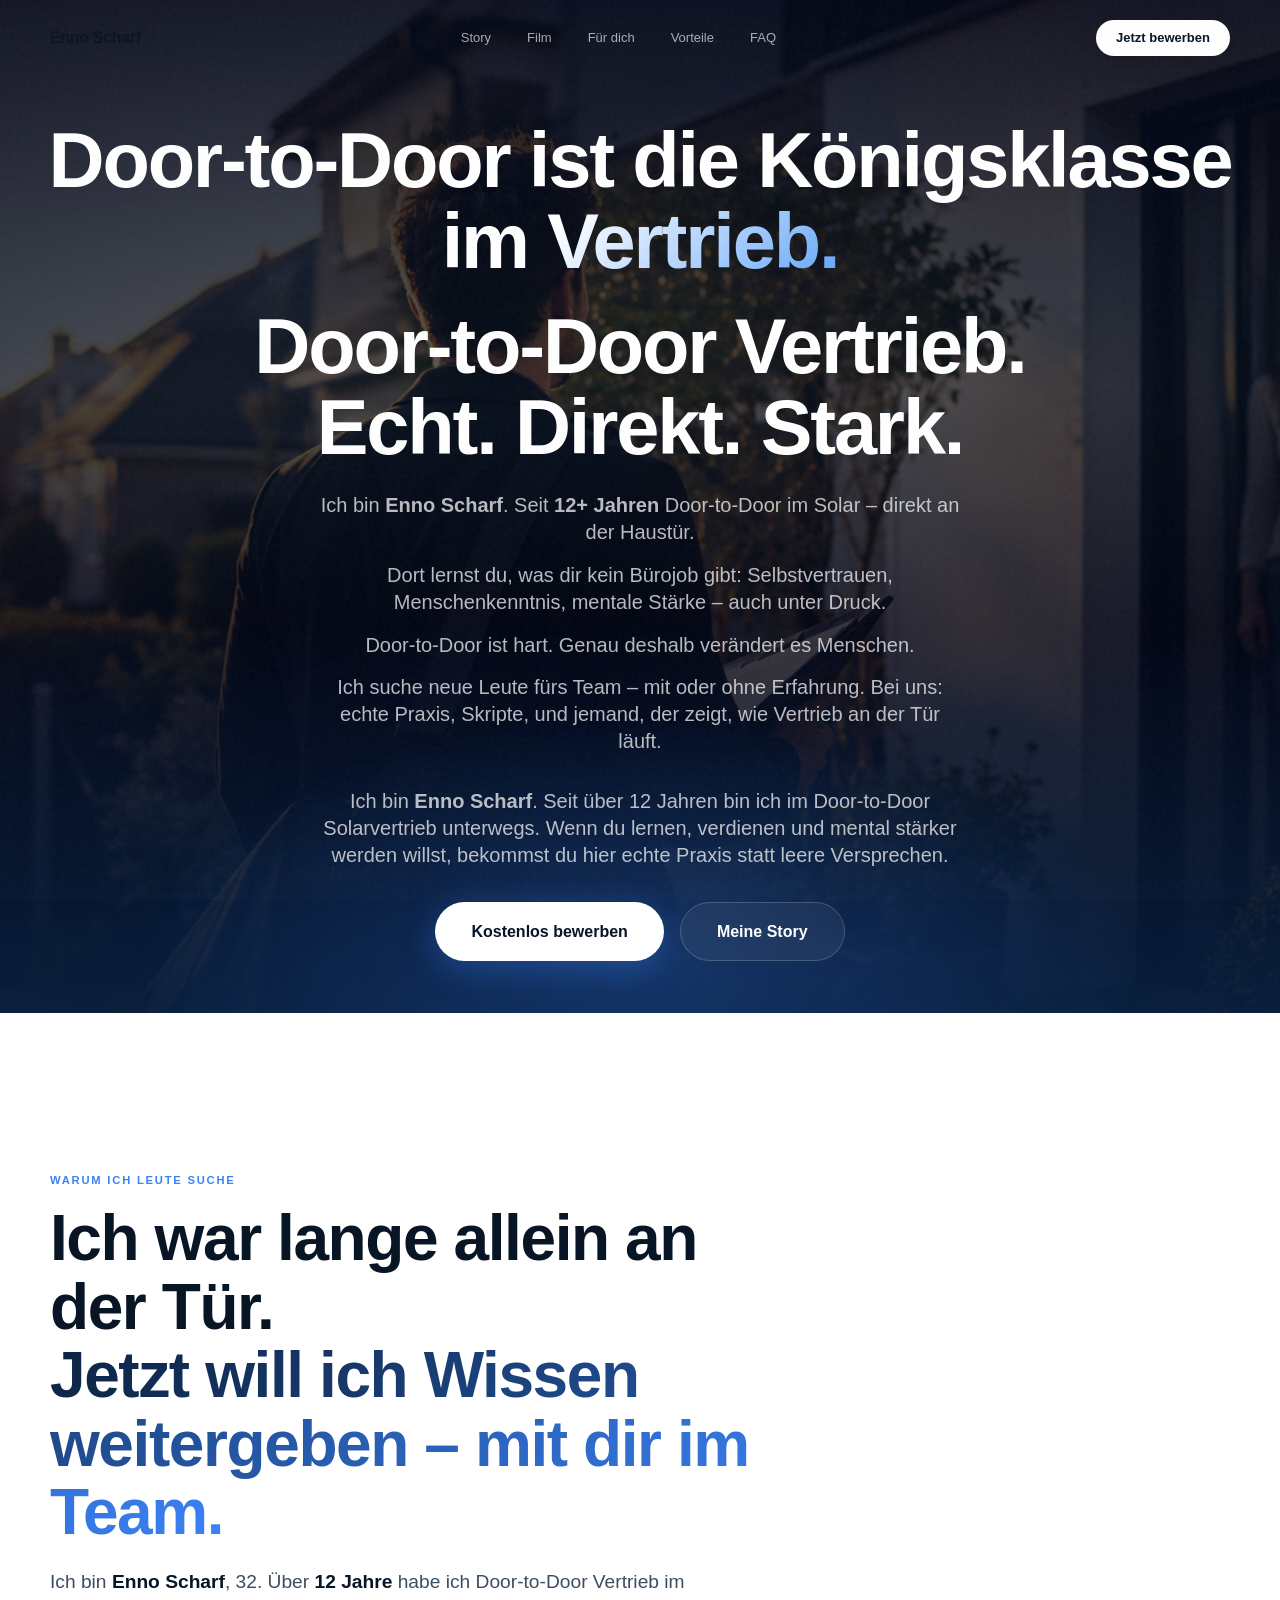
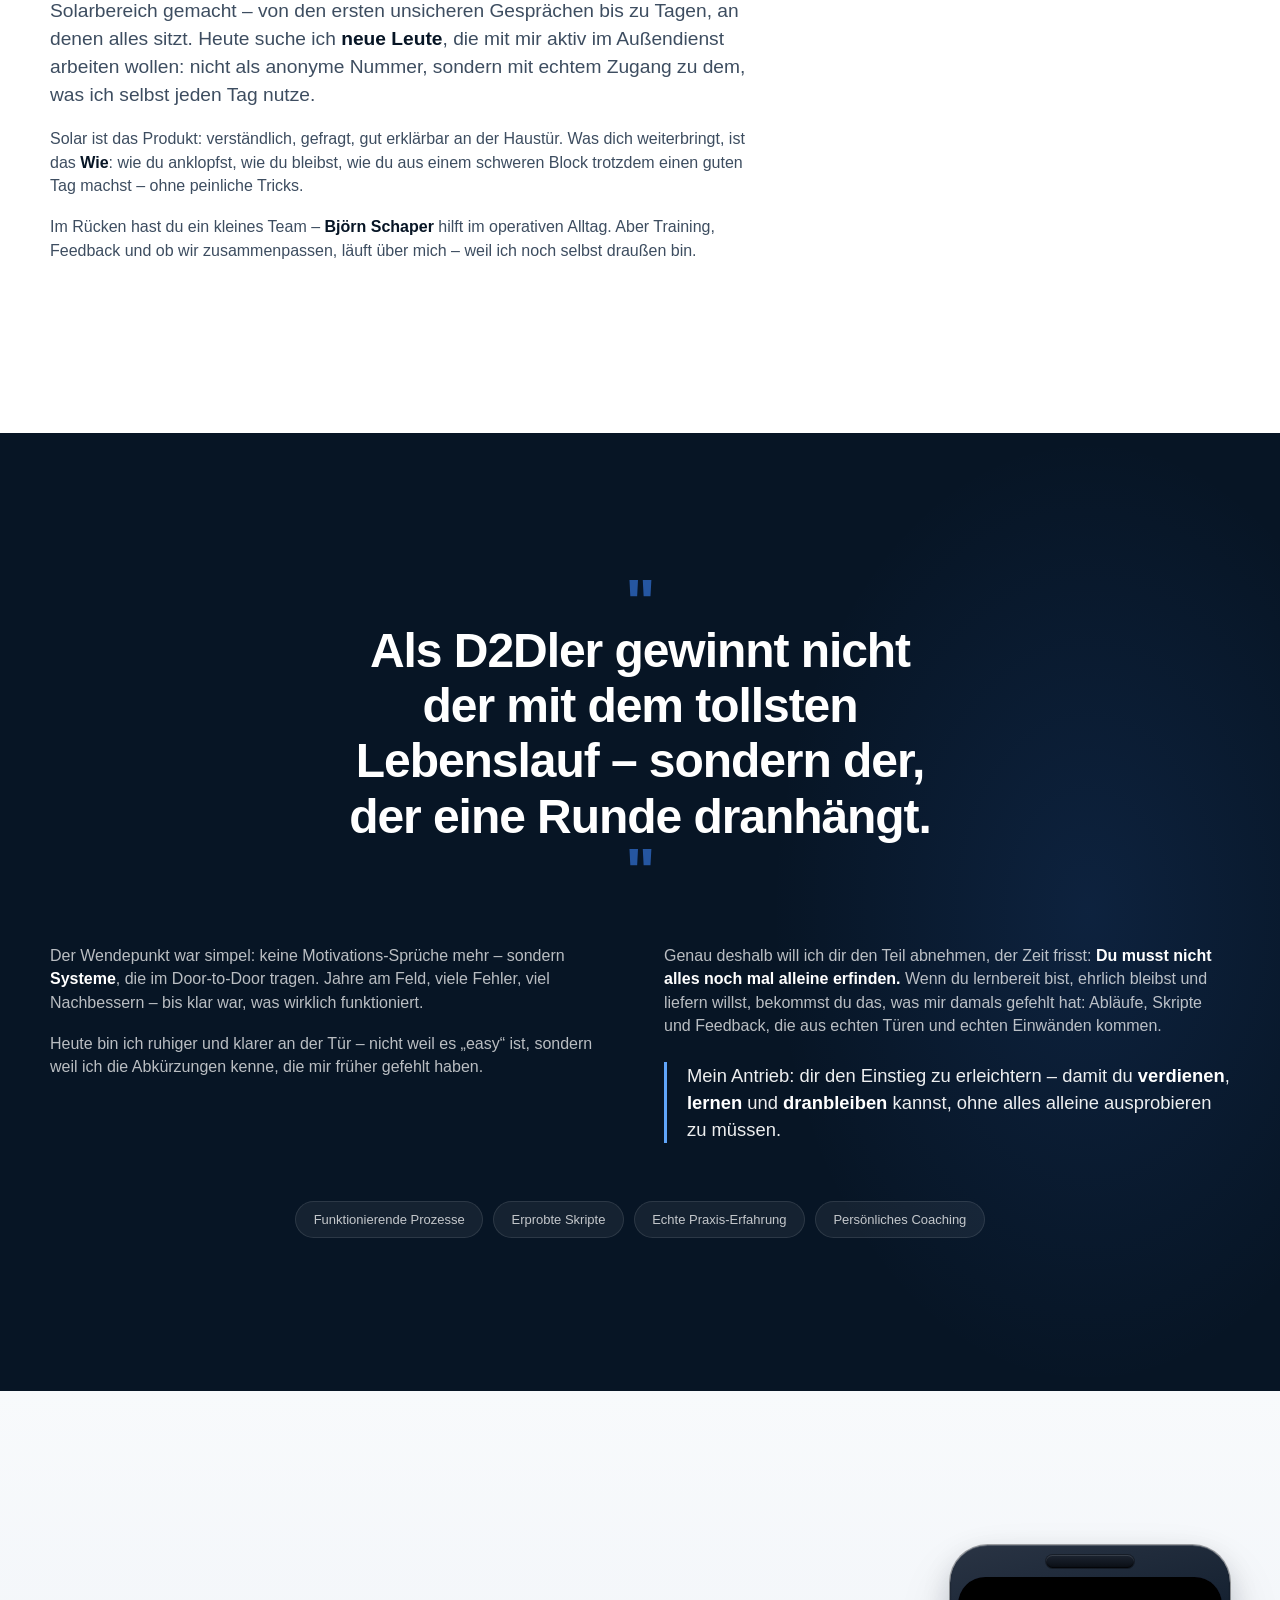
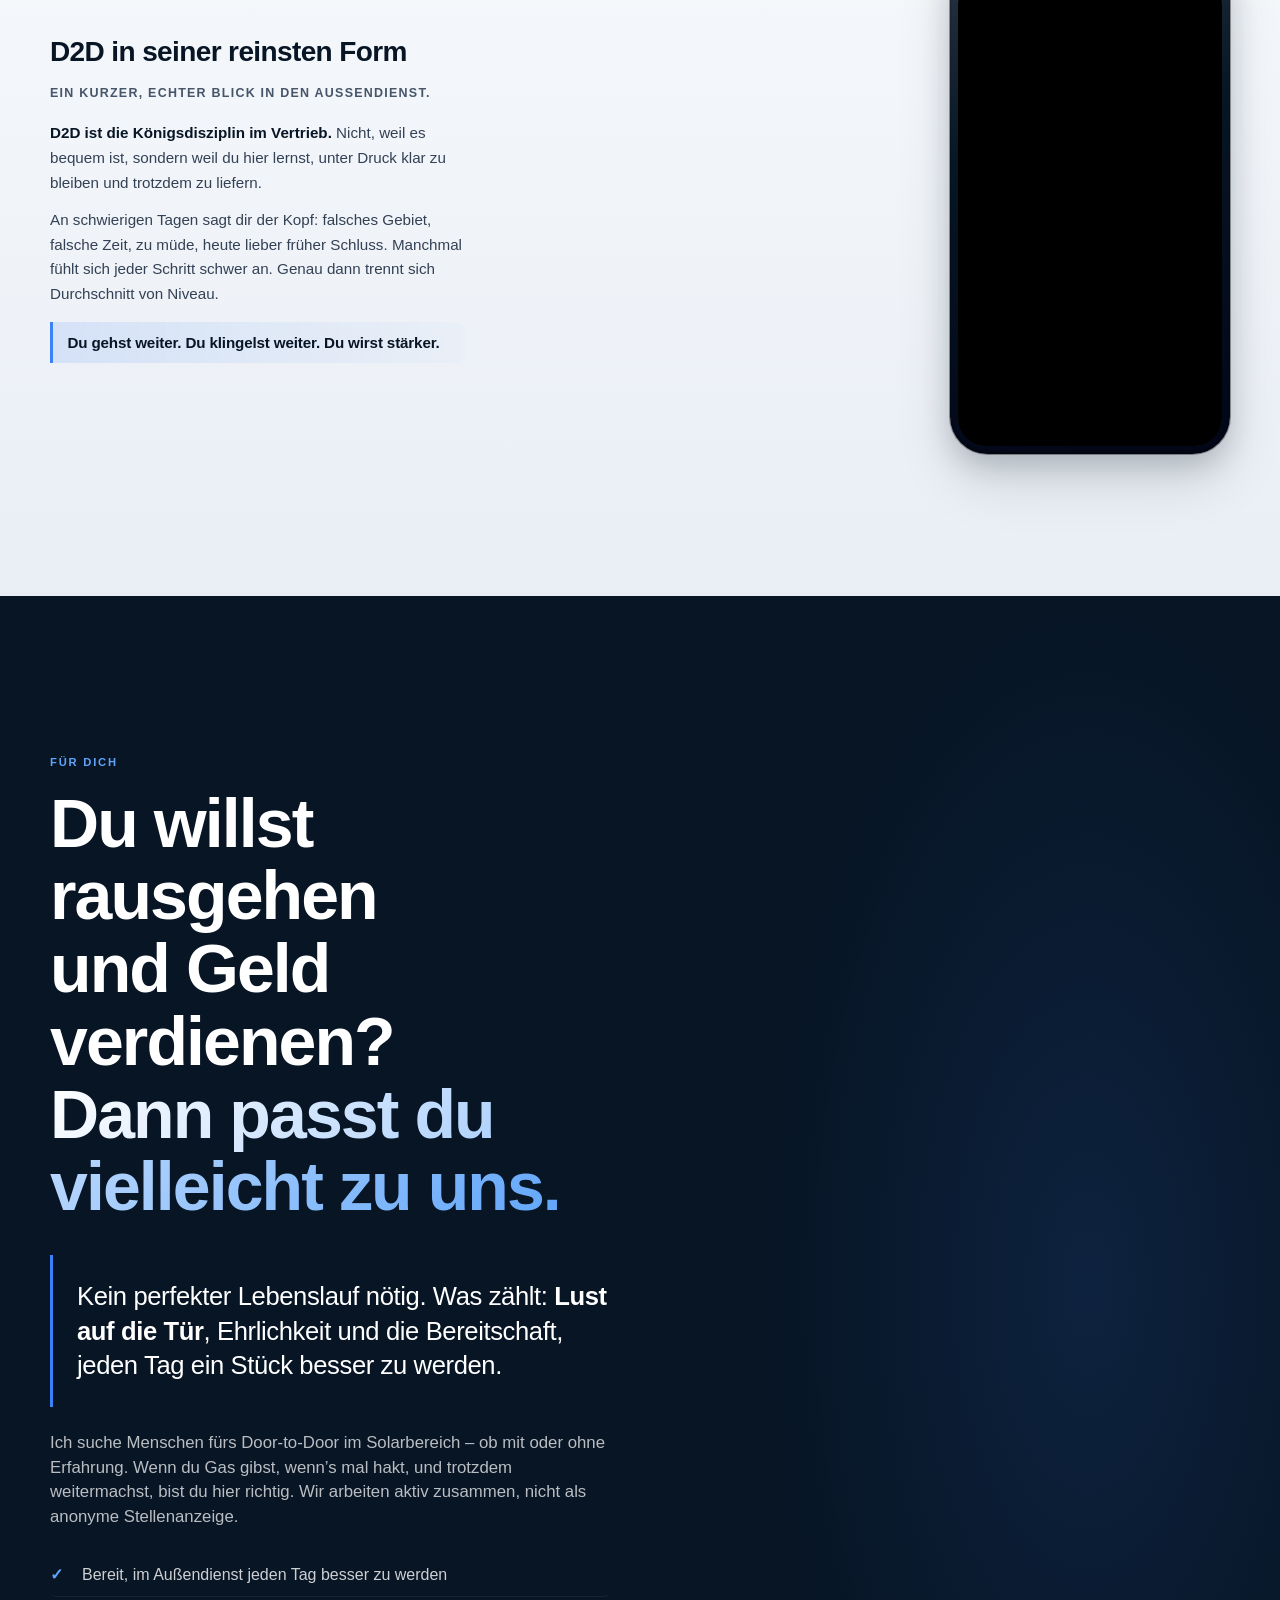
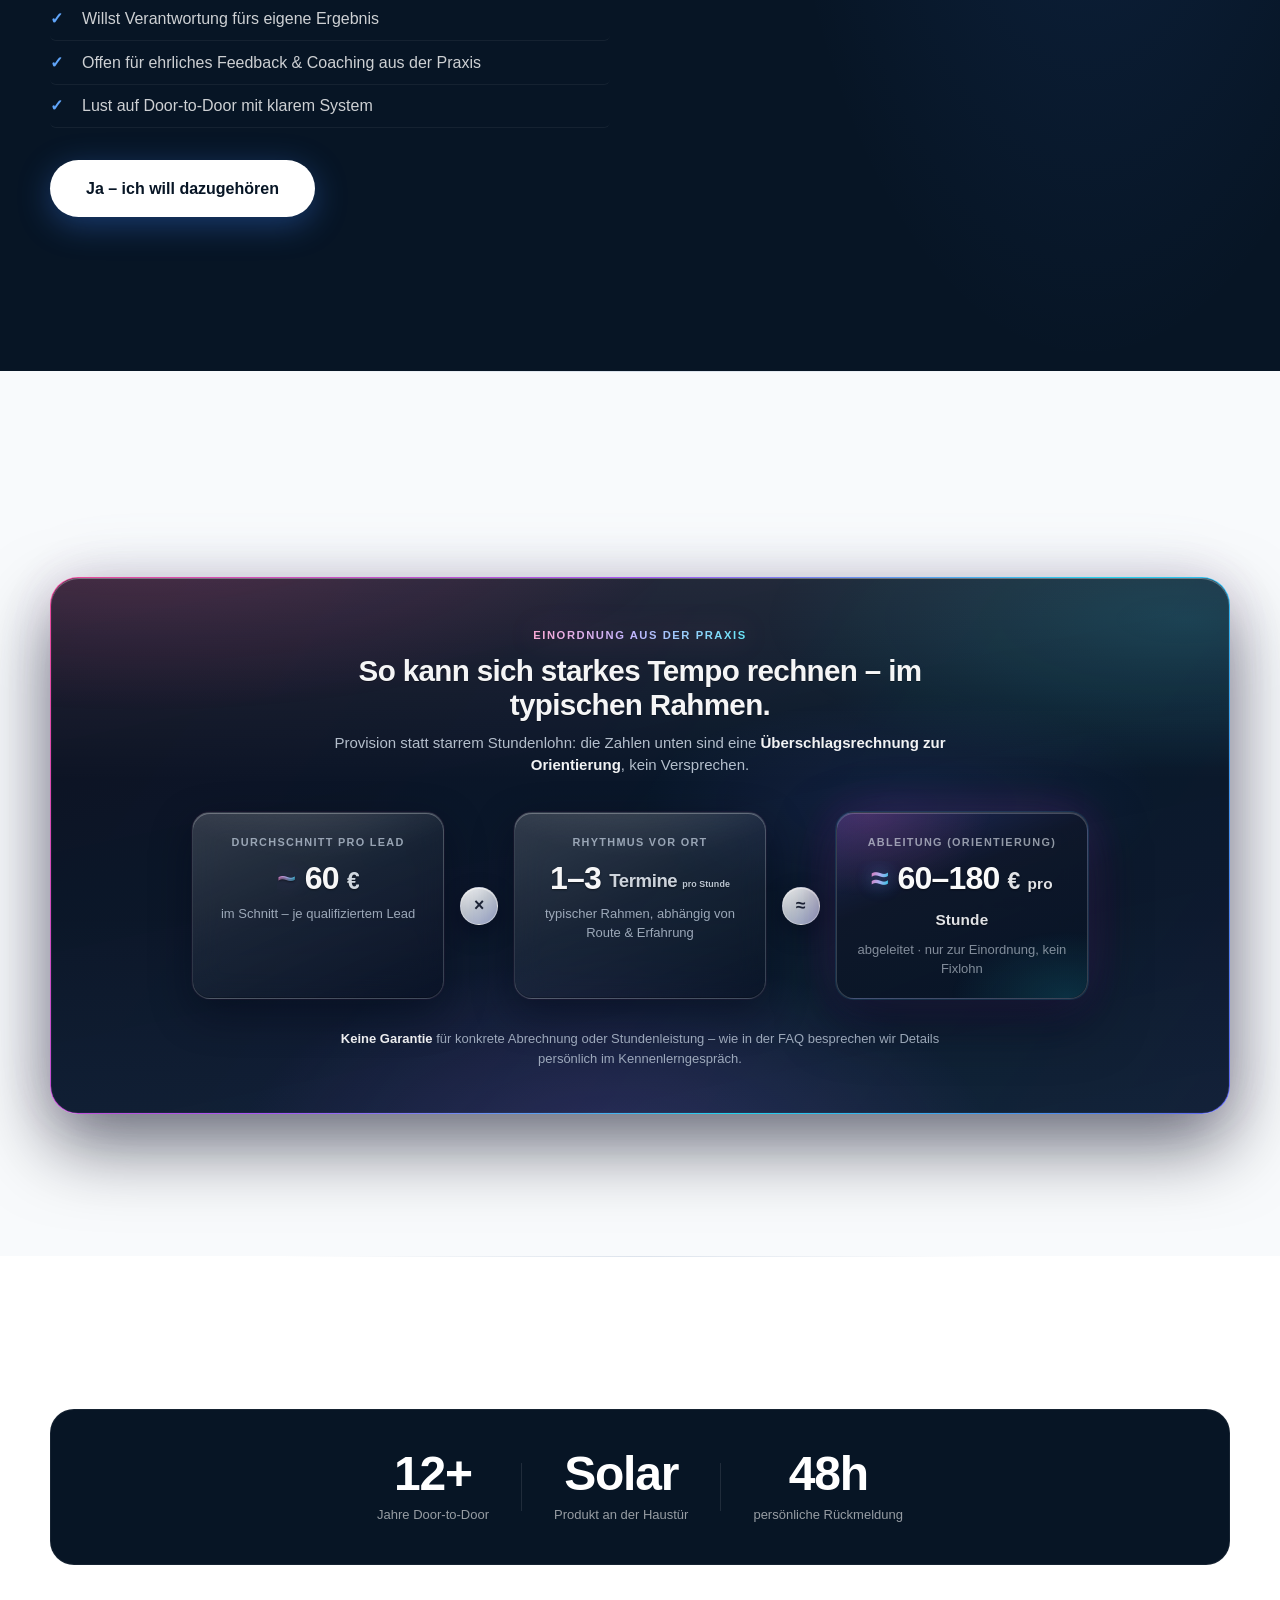
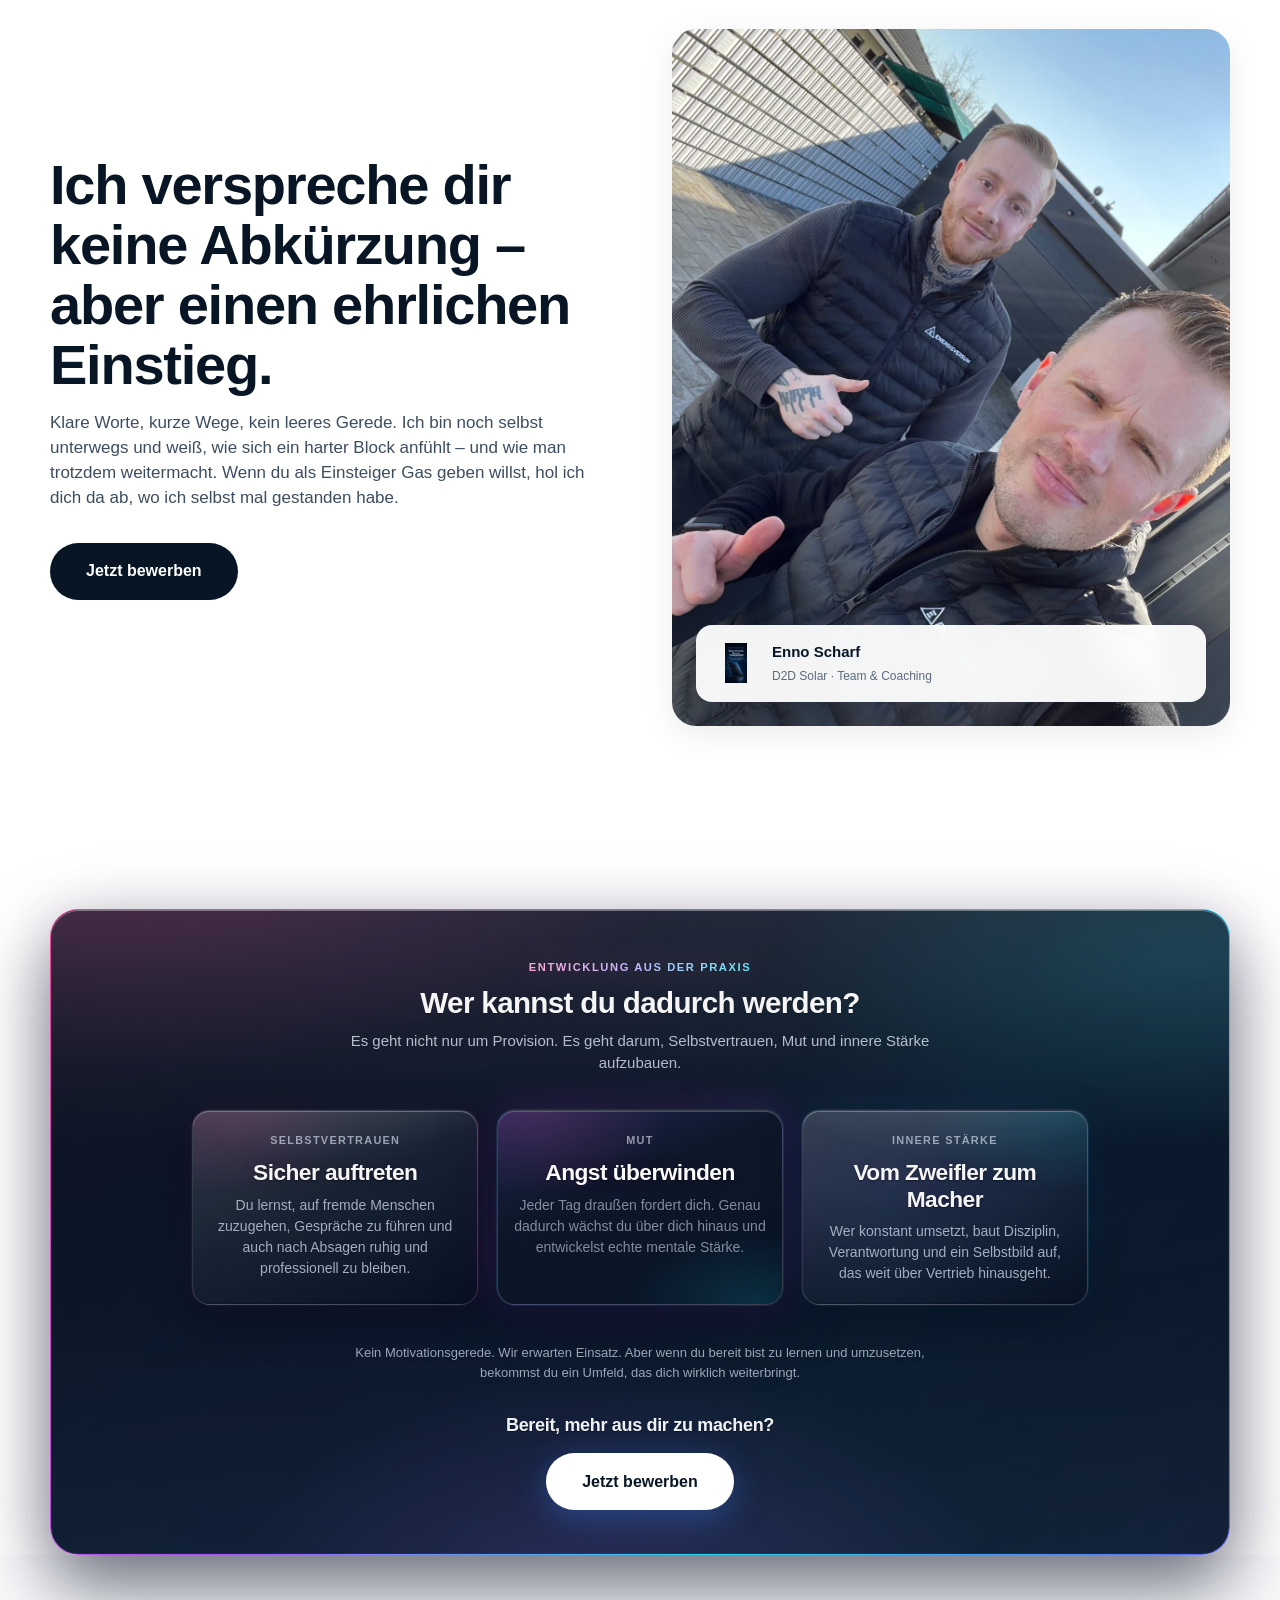
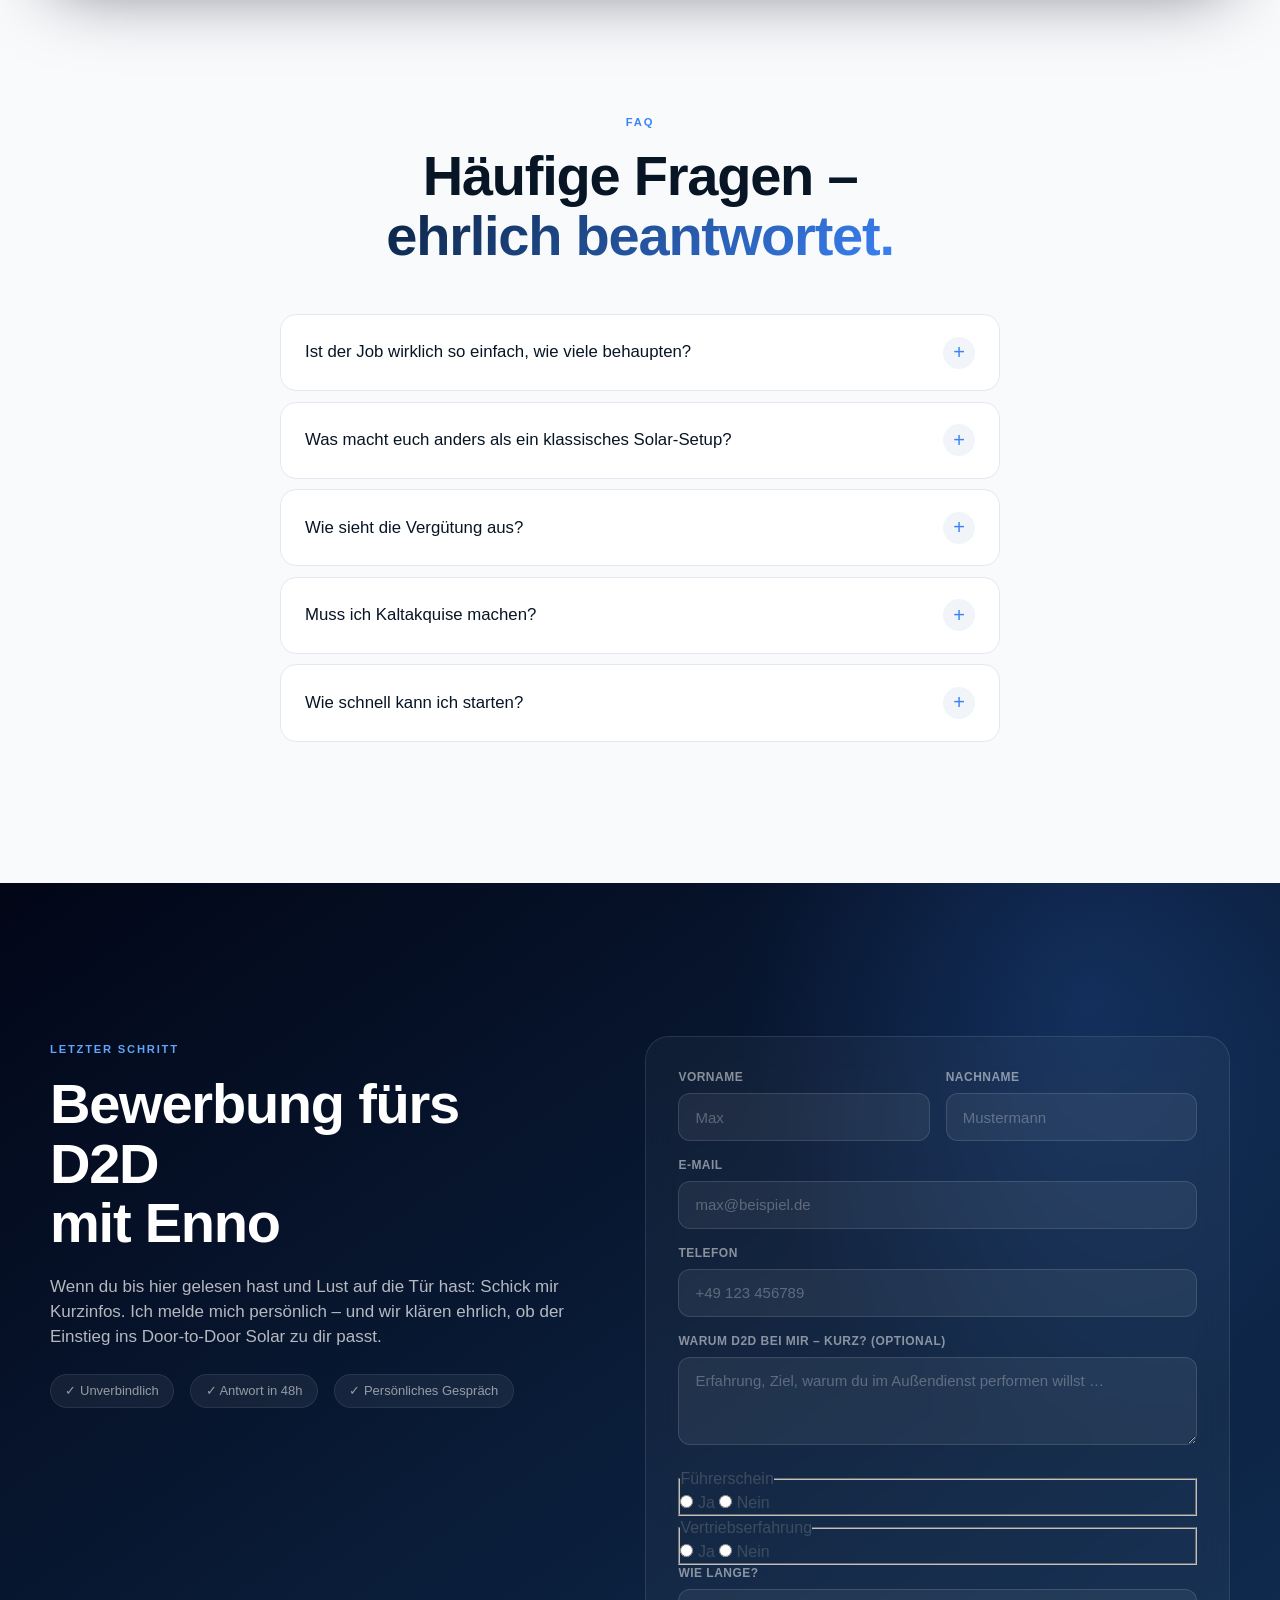
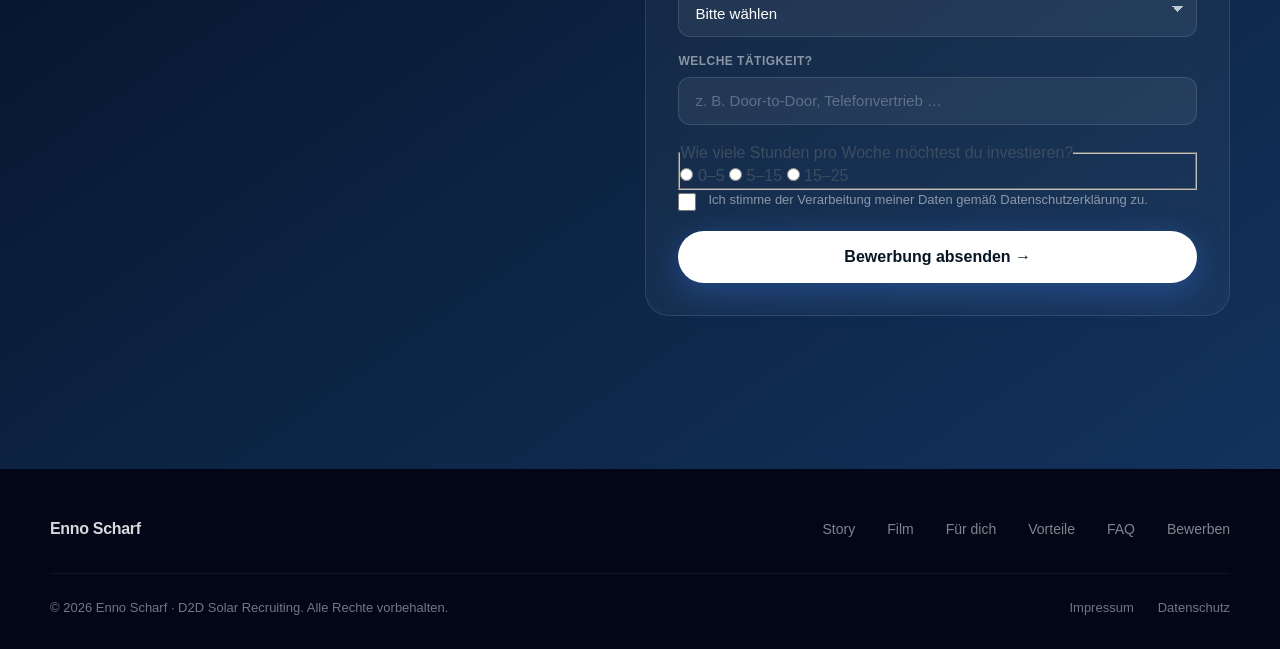
==== index.html @ 2ef75a55 "Update index.html" ====
<!DOCTYPE html>
<html lang="de">
<head>
  <meta charset="UTF-8">
  <meta name="viewport" content="width=device-width, initial-scale=1.0">
  <meta name="description" content="Door-to-Door ist die Königsklasse im Vertrieb: Enno Scharf, 12+ Jahre D2D Solar an der Haustür. Team, Praxis, Skripte – auch für Einsteiger.">
  <title>D2D Solar Recruiting | Mit Enno Scharf ins Team</title>
  <link rel="stylesheet" href="style.css">
</head>
<body>

  <div class="grain" aria-hidden="true"></div>

  <!-- Navigation -->
  <header class="nav" id="nav">
    <div class="nav__inner">
      <a href="#" class="nav__logo" aria-label="Startseite">
        <span class="logo-text" aria-hidden="true">Enno Scharf</span>
      </a>
      <nav class="nav__links" aria-label="Hauptnavigation">
        <a href="#story">Story</a>
        <a href="#company-video">Film</a>
        <a href="#recruit">Für dich</a>
        <a href="#benefits">Vorteile</a>
        <a href="#faq">FAQ</a>
      </nav>
      <a href="#apply" class="nav__cta btn btn--primary btn--sm">Jetzt bewerben</a>
      <button class="nav__toggle" id="navToggle" aria-label="Menü öffnen" aria-expanded="false">
        <span></span><span></span>
      </button>
    </div>
    <div class="nav__mobile" id="navMobile" aria-hidden="true">
      <a href="#story">Story</a>
      <a href="#company-video">Film</a>
      <a href="#recruit">Für dich</a>
      <a href="#benefits">Vorteile</a>
      <a href="#faq">FAQ</a>
      <a href="#apply" class="btn btn--primary">Jetzt bewerben</a>
    </div>
  </header>

  <main>

    <!-- 1. Hero -->
    <section class="hero" id="hero">
      <div class="hero__bg" aria-hidden="true">
        <img
          src="Titelbild.PNG"
          alt=""
          class="hero__img"
          width="1920"
          height="1080"
          fetchpriority="high"
          decoding="async"
          onerror="this.remove()"
        >
        <div class="hero__mesh"></div>
        <div class="hero__overlay"></div>
        <div class="hero__glow"></div>
      </div>
      <div class="hero__content container">
        <h1 class="hero__title hero__title--desktop reveal">
          Door-to-Door ist die Königsklasse<br>
          <em>im Vertrieb.</em>
        </h1>
        <h1 class="hero__title hero__title--mobile reveal">
          Door-to-Door Vertrieb.<br>
          Echt. Direkt. Stark.
        </h1>
        <div class="hero__subtitle hero__subtitle--stack hero__subtitle--desktop reveal reveal--delay-1">
          <p>
            Ich bin <strong>Enno Scharf</strong>. Seit <strong>12+ Jahren</strong> Door-to-Door im Solar – direkt an der Haustür.
          </p>
          <p>
            Dort lernst du, was dir kein Bürojob gibt: Selbstvertrauen, Menschenkenntnis, mentale Stärke – auch unter Druck.
          </p>
          <p>
            Door-to-Door ist hart. Genau deshalb verändert es Menschen.
          </p>
          <p>
            Ich suche neue Leute fürs Team – mit oder ohne Erfahrung. Bei uns: echte Praxis, Skripte, und jemand, der zeigt, wie Vertrieb an der Tür läuft.
          </p>
        </div>
        <p class="hero__subtitle hero__subtitle--mobile reveal reveal--delay-1">
          Ich bin <strong>Enno Scharf</strong>. Seit über 12 Jahren bin ich im Door-to-Door Solarvertrieb unterwegs. Wenn du lernen, verdienen und mental stärker werden willst, bekommst du hier echte Praxis statt leere Versprechen.
        </p>
        <div class="hero__actions reveal reveal--delay-2">
          <a href="#apply" class="btn btn--primary btn--lg btn--glow">Kostenlos bewerben</a>
          <a href="#story" class="btn btn--ghost btn--lg">Meine Story</a>
        </div>
      </div>
    </section>

    <!-- 2. Story – Enno-led -->
    <section class="editorial editorial--light section--soft-top" id="story">
      <div class="container">
        <div class="editorial__copy editorial__copy--solo reveal">
            <span class="section__eyebrow">Warum ich Leute suche</span>
            <h2 class="section__title section__title--editorial">
              Ich war lange allein an der Tür.<br>
              <span class="text-gradient">Jetzt will ich Wissen weitergeben – mit dir im Team.</span>
            </h2>
            <div class="editorial__body">
              <p class="editorial__lead">
                Ich bin <strong>Enno Scharf</strong>, 32. Über <strong>12 Jahre</strong> habe ich Door-to-Door Vertrieb im Solarbereich gemacht – von den ersten unsicheren Gesprächen bis zu Tagen, an denen alles sitzt. Heute suche ich <strong>neue Leute</strong>, die mit mir aktiv im Außendienst arbeiten wollen: nicht als anonyme Nummer, sondern mit echtem Zugang zu dem, was ich selbst jeden Tag nutze.
              </p>
              <p>
                Solar ist das Produkt: verständlich, gefragt, gut erklärbar an der Haustür. Was dich weiterbringt, ist das <strong>Wie</strong>: wie du anklopfst, wie du bleibst, wie du aus einem schweren Block trotzdem einen guten Tag machst – ohne peinliche Tricks.
              </p>
              <p>
                Im Rücken hast du ein kleines Team – <strong>Björn Schaper</strong> hilft im operativen Alltag. Aber Training, Feedback und ob wir zusammenpassen, läuft über mich – weil ich noch selbst draußen bin.
              </p>
            </div>
        </div>
      </div>
    </section>

    <!-- Story Teil 2 – Dunkle Sektion -->
    <section class="editorial editorial--dark">
      <div class="container">
        <blockquote class="pull-quote reveal">
          <span class="pull-quote__mark" aria-hidden="true">"</span>
          <span class="pull-quote__text">Als D2Dler gewinnt nicht der mit dem tollsten Lebenslauf – sondern der, der eine Runde dranhängt.</span>
          <span class="pull-quote__mark pull-quote__mark--end" aria-hidden="true">"</span>
        </blockquote>
        <div class="editorial__split reveal reveal--delay-1">
          <div class="editorial__body editorial__body--light">
            <p>
              Der Wendepunkt war simpel: keine Motivations-Sprüche mehr – sondern <strong>Systeme</strong>, die im Door-to-Door tragen. Jahre am Feld, viele Fehler, viel Nachbessern – bis klar war, was wirklich funktioniert.
            </p>
            <p>
              Heute bin ich ruhiger und klarer an der Tür – nicht weil es „easy“ ist, sondern weil ich die Abkürzungen kenne, die mir früher gefehlt haben.
            </p>
          </div>
          <div class="editorial__body editorial__body--light">
            <p>
              Genau deshalb will ich dir den Teil abnehmen, der Zeit frisst: <strong>Du musst nicht alles noch mal alleine erfinden.</strong> Wenn du lernbereit bist, ehrlich bleibst und liefern willst, bekommst du das, was mir damals gefehlt hat: Abläufe, Skripte und Feedback, die aus echten Türen und echten Einwänden kommen.
            </p>
            <p class="editorial__closing">
              Mein Antrieb: dir den Einstieg zu erleichtern – damit du <strong>verdienen</strong>, <strong>lernen</strong> und <strong>dranbleiben</strong> kannst, ohne alles alleine ausprobieren zu müssen.
            </p>
          </div>
        </div>
        <div class="pill-row reveal reveal--delay-2">
          <span class="pill">Funktionierende Prozesse</span>
          <span class="pill">Erprobte Skripte</span>
          <span class="pill">Echte Praxis-Erfahrung</span>
          <span class="pill">Persönliches Coaching</span>
        </div>
      </div>
    </section>

    <!-- Intro-Film (iPhone-Demo) -->
    <section class="phone-showcase section--soft-top" id="company-video" aria-labelledby="phone-showcase-heading">
      <div class="container">
        <div class="phone-showcase__copy reveal">
          <h2 id="phone-showcase-heading">D2D in seiner reinsten Form</h2>
          <p class="phone-showcase__subhead">Ein kurzer, echter Blick in den Außendienst.</p>
          <p>
            <strong>D2D ist die Königsdisziplin im Vertrieb.</strong> Nicht, weil es bequem ist, sondern weil du hier lernst,
            unter Druck klar zu bleiben und trotzdem zu liefern.
          </p>
          <p>
            An schwierigen Tagen sagt dir der Kopf: falsches Gebiet, falsche Zeit, zu müde, heute lieber früher Schluss.
            Manchmal fühlt sich jeder Schritt schwer an. Genau dann trennt sich Durchschnitt von Niveau.
          </p>
          <p class="phone-showcase__highlight">
            Du gehst weiter. Du klingelst weiter. Du wirst stärker.
          </p>
        </div>
        <div
          class="phone-showcase__device"
          role="group"
          aria-label="Videoplayer: Enno Scharf – Außendienst &amp; Zusammenarbeit"
        >
          <span class="phone-showcase__island" aria-hidden="true"></span>
          <div class="phone-showcase__screen">
            <iframe
              class="phone-showcase__video"
              src="https://www.youtube.com/embed/DAJzPwBrLqo"
              title="Enno Scharf Video"
              frameborder="0"
              allow="accelerometer; autoplay; clipboard-write; encrypted-media; gyroscope; picture-in-picture"
              allowfullscreen>
            </iframe>
          </div>
        </div>
      </div>
    </section>

    <!-- Recruit Block – Für dich -->
    <section class="editorial editorial--recruit" id="recruit">
      <div class="container">
        <div class="recruit-panel reveal">
          <span class="section__eyebrow section__eyebrow--light">Für dich</span>
          <h2 class="recruit-panel__title">
            Du willst rausgehen<br>
            und Geld verdienen?<br>
            <span class="text-gradient-light">Dann passt du vielleicht zu uns.</span>
          </h2>
          <div class="recruit-panel__quote">
            <p>Kein perfekter Lebenslauf nötig. Was zählt: <strong>Lust auf die Tür</strong>, Ehrlichkeit und die Bereitschaft, jeden Tag ein Stück besser zu werden.</p>
          </div>
          <div class="recruit-panel__body">
            <p>
              Ich suche Menschen fürs Door-to-Door im Solarbereich – ob mit oder ohne Erfahrung. Wenn du Gas gibst, wenn’s mal hakt, und trotzdem weitermachst, bist du hier richtig. Wir arbeiten aktiv zusammen, nicht als anonyme Stellenanzeige.
            </p>
          </div>
          <ul class="recruit-checklist">
            <li>Bereit, im Außendienst jeden Tag besser zu werden</li>
            <li>Willst Verantwortung fürs eigene Ergebnis</li>
            <li>Offen für ehrliches Feedback &amp; Coaching aus der Praxis</li>
            <li>Lust auf Door-to-Door mit klarem System</li>
          </ul>
          <a href="#apply" class="btn btn--primary btn--lg btn--glow">Ja – ich will dazugehören</a>
        </div>
      </div>
    </section>

    <!-- 3. Vorteile -->
    <section class="section benefits section--divider" id="benefits">
      <div class="container">
        <aside class="lead-econ reveal reveal--delay-2" aria-labelledby="lead-econ-title">
          <div class="lead-econ__card">
            <header class="lead-econ__header">
              <span class="lead-econ__eyebrow">Einordnung aus der Praxis</span>
              <h3 class="lead-econ__title" id="lead-econ-title">So kann sich starkes Tempo rechnen – im typischen Rahmen.</h3>
              <p class="lead-econ__lede">Provision statt starrem Stundenlohn: die Zahlen unten sind eine <strong>Überschlagsrechnung zur Orientierung</strong>, kein Versprechen.</p>
            </header>

            <div class="lead-econ__flow" role="group" aria-describedby="lead-econ-note">
              <div class="lead-econ__step">
                <span class="lead-econ__step-label">Durchschnitt pro Lead</span>
                <p class="lead-econ__step-value">
                  <span class="lead-econ__approx" aria-hidden="true">~</span><span class="lead-econ__sr">circa</span>&nbsp;<span class="lead-econ__num">60</span>&nbsp;<span class="lead-econ__unit">€</span>
                </p>
                <p class="lead-econ__step-meta">im Schnitt – je qualifiziertem Lead</p>
              </div>

              <div class="lead-econ__connector" aria-hidden="true">
                <span class="lead-econ__op">×</span>
              </div>

              <div class="lead-econ__step">
                <span class="lead-econ__step-label">Rhythmus vor Ort</span>
                <p class="lead-econ__step-value">
                  <span class="lead-econ__num">1–3</span>&nbsp;<span class="lead-econ__unit-wrap"><span class="lead-econ__thin">Termine</span> <span class="lead-econ__per">pro Stunde</span></span>
                </p>
                <p class="lead-econ__step-meta">typischer Rahmen, abhängig von Route &amp; Erfahrung</p>
              </div>

              <div class="lead-econ__connector" aria-hidden="true">
                <span class="lead-econ__op">≈</span>
              </div>

              <div class="lead-econ__step lead-econ__step--accent">
                <span class="lead-econ__step-label">Ableitung (Orientierung)</span>
                <p class="lead-econ__step-value">
                  <span class="lead-econ__approx" aria-hidden="true">≈</span><span class="lead-econ__sr">ungefähr</span>&nbsp;<span class="lead-econ__num">60–180</span>&nbsp;<span class="lead-econ__unit">€</span>&nbsp;<span class="lead-econ__per">pro Stunde</span>
                </p>
                <p class="lead-econ__step-meta">abgeleitet · nur zur Einordnung, kein Fixlohn</p>
              </div>
            </div>

            <p class="lead-econ__note" id="lead-econ-note"><strong>Keine Garantie</strong> für konkrete Abrechnung oder Stundenleistung – wie in der FAQ besprechen wir Details persönlich im Kennenlerngespräch.</p>
          </div>
        </aside>

      </div>
    </section>

    <!-- 4. Vertrauen -->
    <section class="section trust section--divider section--soft-top" id="trust">
      <div class="container">
        <div class="trust-banner reveal">
          <div class="trust-banner__item">
            <span class="trust-banner__value">12+</span>
            <span class="trust-banner__label">Jahre Door-to-Door</span>
          </div>
          <div class="trust-banner__divider"></div>
          <div class="trust-banner__item">
            <span class="trust-banner__value">Solar</span>
            <span class="trust-banner__label">Produkt an der Haustür</span>
          </div>
          <div class="trust-banner__divider"></div>
          <div class="trust-banner__item">
            <span class="trust-banner__value">48h</span>
            <span class="trust-banner__label">persönliche Rückmeldung</span>
          </div>
        </div>
        <div class="trust__grid reveal reveal--delay-1">
          <div class="trust__text">
            <h2 class="section__title">Ich verspreche dir keine Abkürzung – aber einen ehrlichen Einstieg.</h2>
            <p>Klare Worte, kurze Wege, kein leeres Gerede. Ich bin noch selbst unterwegs und weiß, wie sich ein harter Block anfühlt – und wie man trotzdem weitermacht. Wenn du als Einsteiger Gas geben willst, hol ich dich da ab, wo ich selbst mal gestanden habe.</p>
            <a href="#apply" class="btn btn--dark btn--lg">Jetzt bewerben</a>
          </div>
          <div class="trust__visual">
            <img src="Schaper Scharf.jpg" alt="Enno Scharf – Door-to-Door &amp; Team" onerror="this.remove()">
            <div class="trust__badge">
              <img src="logo 1.PNG" alt="" onerror="this.remove()">
              <div>
                <strong>Enno Scharf</strong>
                <span>D2D Solar · Team &amp; Coaching</span>
              </div>
            </div>
          </div>
        </div>
      </div>
    </section>

    <section class="section">
      <div class="container">
        <aside class="growth-section reveal reveal--delay-3" aria-labelledby="growth-section-title">
          <div class="growth-section__card">
            <header class="growth-section__header">
              <span class="growth-section__eyebrow">ENTWICKLUNG AUS DER PRAXIS</span>
              <h2 class="growth-section__title" id="growth-section-title">Wer kannst du dadurch werden?</h2>
              <p class="growth-section__lede">Es geht nicht nur um Provision. Es geht darum, Selbstvertrauen, Mut und innere Stärke aufzubauen.</p>
            </header>

            <div class="growth-section__grid">
              <article class="growth-section__tile growth-section__tile--pink">
                <span class="growth-section__label">SELBSTVERTRAUEN</span>
                <h3 class="growth-section__big">Sicher auftreten</h3>
                <p class="growth-section__body">Du lernst, auf fremde Menschen zuzugehen, Gespräche zu führen und auch nach Absagen ruhig und professionell zu bleiben.</p>
              </article>
              <article class="growth-section__tile growth-section__tile--accent">
                <span class="growth-section__label">MUT</span>
                <h3 class="growth-section__big">Angst überwinden</h3>
                <p class="growth-section__body">Jeder Tag draußen fordert dich. Genau dadurch wächst du über dich hinaus und entwickelst echte mentale Stärke.</p>
              </article>
              <article class="growth-section__tile growth-section__tile--cyan">
                <span class="growth-section__label">INNERE STÄRKE</span>
                <h3 class="growth-section__big">Vom Zweifler zum Macher</h3>
                <p class="growth-section__body">Wer konstant umsetzt, baut Disziplin, Verantwortung und ein Selbstbild auf, das weit über Vertrieb hinausgeht.</p>
              </article>
            </div>

            <p class="growth-section__closing">Kein Motivationsgerede. Wir erwarten Einsatz. Aber wenn du bereit bist zu lernen und umzusetzen, bekommst du ein Umfeld, das dich wirklich weiterbringt.</p>

            <div class="growth-section__cta">
              <p class="growth-section__cta-line">Bereit, mehr aus dir zu machen?</p>
              <a href="#apply" class="btn btn--primary btn--lg btn--glow">Jetzt bewerben</a>
            </div>
          </div>
        </aside>
      </div>
    </section>

    <!-- 5. FAQ -->
    <section class="section faq" id="faq">
      <div class="container">
        <div class="section__header section__header--center reveal">
          <span class="section__eyebrow">FAQ</span>
          <h2 class="section__title">Häufige Fragen –<br><span class="text-gradient">ehrlich beantwortet.</span></h2>
        </div>
        <div class="faq__list reveal reveal--delay-1">
          <details class="faq__item">
            <summary>Ist der Job wirklich so einfach, wie viele behaupten?</summary>
            <p>Nein. Vertrieb ist leistungsorientiert – nichts für Leute, die nur auf schnelles Geld hoffen, ohne etwas dafür zu tun.</p>
            <p>Im Door-to-Door brauchst du Disziplin, Kommunikation und den Mut, jeden Tag auf Menschen zuzugehen. Es gibt gute und schlechte Tage. Wer lernt und dranbleibt, kann sich hier ein starkes Einkommen aufbauen.</p>
          </details>
          <details class="faq__item">
            <summary>Was macht euch anders als ein klassisches Solar-Setup?</summary>
            <p>Keine aufpolierte Solar-Show von der Zentrale: Du arbeitest mit jemandem, der selbst noch an der Tür ist. Skripte, Abläufe und Feedback kommen aus der Praxis – nicht aus Folien.</p>
          </details>
          <details class="faq__item">
            <summary>Wie sieht die Vergütung aus?</summary>
            <p>Provision, ungedeckelt: Wenn du im Feld lieferst, verdienst du mit. Konkrete Rahmen klären wir transparent im Kennenlerngespräch – ohne leere Versprechen.</p>
          </details>
          <details class="faq__item">
            <summary>Muss ich Kaltakquise machen?</summary>
            <p>Ja – Door-to-Door heißt, aktiv an Haustüren zu gehen. Aber mit Struktur, Skripten und Begleitung von jemandem, der denselben Job kennt. Kein planloses Drauflos.</p>
          </details>
          <details class="faq__item">
            <summary>Wie schnell kann ich starten?</summary>
            <p>Bewerbung absenden → kurzes Gespräch → Kennenlernen im Team → Start. Ich melde mich innerhalb von 48 Stunden persönlich bei dir.</p>
          </details>
        </div>
      </div>
    </section>

    <!-- 6. Bewerbung -->
    <section class="section apply" id="apply">
      <div class="apply__bg" aria-hidden="true"></div>
      <div class="container">
        <div class="apply__inner reveal">
          <div class="apply__text">
            <span class="section__eyebrow section__eyebrow--light">Letzter Schritt</span>
            <h2 class="section__title section__title--light">
              Bewerbung fürs D2D<br>mit Enno
            </h2>
            <p>
              Wenn du bis hier gelesen hast und Lust auf die Tür hast: Schick mir Kurzinfos. Ich melde mich persönlich – und wir klären ehrlich, ob der Einstieg ins Door-to-Door Solar zu dir passt.
            </p>
            <div class="apply__trust">
              <span>✓ Unverbindlich</span>
              <span>✓ Antwort in 48h</span>
              <span>✓ Persönliches Gespräch</span>
            </div>
          </div>
          <form class="apply__form" id="applyForm" action="https://formspree.io/f/xlgvoyrr" method="POST" accept-charset="UTF-8">
            <input type="hidden" name="_subject" value="Neue Bewerbung – D2D Solar">
            <div class="form__row">
              <label class="form__field">
                <span>Vorname</span>
                <input type="text" name="firstname" placeholder="Max" required autocomplete="given-name">
              </label>
              <label class="form__field">
                <span>Nachname</span>
                <input type="text" name="lastname" placeholder="Mustermann" required autocomplete="family-name">
              </label>
            </div>
            <label class="form__field">
              <span>E-Mail</span>
              <input type="email" name="email" placeholder="max@beispiel.de" required autocomplete="email">
            </label>
            <label class="form__field">
              <span>Telefon</span>
              <input type="tel" name="phone" placeholder="+49 123 456789" required autocomplete="tel">
            </label>
            <label class="form__field">
              <span>Warum D2D bei mir – kurz? (optional)</span>
              <textarea name="message" rows="3" placeholder="Erfahrung, Ziel, warum du im Außendienst performen willst …"></textarea>
            </label>

            <div class="form__steps" id="applyFormSteps">
              <div class="form__step form__step--visible" id="step-drivers" data-form-step="drivers">
                <fieldset class="form__group">
                  <legend class="form__legend">Führerschein</legend>
                  <div class="form__options" role="radiogroup" aria-required="true">
                    <label class="form__option">
                      <input type="radio" name="drivers_license" value="Ja" required>
                      <span>Ja</span>
                    </label>
                    <label class="form__option">
                      <input type="radio" name="drivers_license" value="Nein">
                      <span>Nein</span>
                    </label>
                  </div>
                </fieldset>
              </div>

              <div class="form__step" id="step-sales" data-form-step="sales" aria-hidden="true">
                <fieldset class="form__group">
                  <legend class="form__legend">Vertriebserfahrung</legend>
                  <div class="form__options" role="radiogroup" aria-required="true">
                    <label class="form__option">
                      <input type="radio" name="sales_experience" value="Ja">
                      <span>Ja</span>
                    </label>
                    <label class="form__option">
                      <input type="radio" name="sales_experience" value="Nein">
                      <span>Nein</span>
                    </label>
                  </div>
                </fieldset>
              </div>

              <div class="form__step" id="step-sales-detail" data-form-step="sales-detail" aria-hidden="true">
                <label class="form__field">
                  <span>Wie lange?</span>
                  <select name="sales_experience_duration">
                    <option value="" disabled selected>Bitte wählen</option>
                    <option value="Weniger als 6 Monate">Weniger als 6 Monate</option>
                    <option value="6–12 Monate">6–12 Monate</option>
                    <option value="1–2 Jahre">1–2 Jahre</option>
                    <option value="2–5 Jahre">2–5 Jahre</option>
                    <option value="Mehr als 5 Jahre">Mehr als 5 Jahre</option>
                  </select>
                </label>
                <label class="form__field">
                  <span>Welche Tätigkeit?</span>
                  <input type="text" name="sales_experience_activity" placeholder="z. B. Door-to-Door, Telefonvertrieb …" autocomplete="off">
                </label>
              </div>

              <div class="form__step" id="step-hours" data-form-step="hours" aria-hidden="true">
                <fieldset class="form__group">
                  <legend class="form__legend">Wie viele Stunden pro Woche möchtest du investieren?</legend>
                  <div class="form__options form__options--triple" role="radiogroup" aria-required="true">
                    <label class="form__option">
                      <input type="radio" name="hours_per_week" value="0–5">
                      <span>0–5</span>
                    </label>
                    <label class="form__option">
                      <input type="radio" name="hours_per_week" value="5–15">
                      <span>5–15</span>
                    </label>
                    <label class="form__option">
                      <input type="radio" name="hours_per_week" value="15–25">
                      <span>15–25</span>
                    </label>
                  </div>
                </fieldset>
              </div>
            </div>

            <label class="form__checkbox">
              <input type="checkbox" name="privacy" required>
              <span>Ich stimme der Verarbeitung meiner Daten gemäß Datenschutzerklärung zu.</span>
            </label>
            <button type="submit" class="btn btn--primary btn--lg btn--full btn--glow">Bewerbung absenden →</button>
          </form>
        </div>
      </div>
    </section>

  </main>

  <!-- 7. Footer -->
  <footer class="footer">
    <div class="container">
      <div class="footer__top">
        <a href="#" class="footer__logo">
          <span class="logo-text" aria-hidden="true">Enno Scharf</span>
        </a>
        <nav class="footer__nav" aria-label="Footer Navigation">
          <a href="#story">Story</a>
          <a href="#company-video">Film</a>
          <a href="#recruit">Für dich</a>
          <a href="#benefits">Vorteile</a>
          <a href="#faq">FAQ</a>
          <a href="#apply">Bewerben</a>
        </nav>
      </div>
      <div class="footer__bottom">
        <p>&copy; <span id="year"></span> Enno Scharf · D2D Solar Recruiting. Alle Rechte vorbehalten.</p>
        <div class="footer__legal">
          <a href="impressum.html">Impressum</a>
          <a href="datenschutz.html">Datenschutz</a>
        </div>
      </div>
    </div>
  </footer>

  <script src="script.js"></script>
</body>
</html>
---- style.css ----
/* ============================================
   Enno Scharf – PV recruiting (premium LP)
   ============================================ */

:root {
  --navy-950: #020617;
  --navy-900: #071525;
  --navy-800: #0c2342;
  --navy-700: #12325c;
  --navy-600: #1a4480;
  --accent: #3b82f6;
  --accent-bright: #60a5fa;
  --accent-glow: rgba(59, 130, 246, 0.45);
  --white: #ffffff;
  --gray-50: #f8fafc;
  --gray-100: #f1f5f9;
  --gray-200: #e2e8f0;
  --gray-400: #94a3b8;
  --gray-500: #5c6b7d;
  --gray-600: #3d4d60;

  /* System UI stack (Apple-like; no bundled font files) */
  --font-sans: -apple-system, BlinkMacSystemFont, "SF Pro Text", "SF Pro Display", "Segoe UI", Roboto, "Helvetica Neue", Helvetica, Arial, sans-serif;

  --nav-height: 76px;
  --container: min(1180px, calc(100% - 2rem));
  --section-y: clamp(5.25rem, 12vw, 10.25rem);
  --ease: cubic-bezier(0.16, 1, 0.3, 1);
  --spring: cubic-bezier(0.34, 1.56, 0.64, 1);
  --dur-fast: 0.22s;
  --dur-md: 0.35s;
}

*, *::before, *::after { box-sizing: border-box; margin: 0; padding: 0; }

html {
  scroll-behavior: smooth;
  scroll-padding-top: var(--nav-height);
  -webkit-font-smoothing: antialiased;
}

body {
  font-family: var(--font-sans);
  font-size: 1rem;
  font-weight: 400;
  line-height: 1.47;
  color: var(--gray-600);
  background: var(--white);
  overflow-x: hidden;
}

img { max-width: 100%; height: auto; display: block; }
a { color: inherit; text-decoration: none; }
ul { list-style: none; }
button { font-family: inherit; cursor: pointer; border: none; background: none; }

.container { width: var(--container); margin-inline: auto; }

/* Logo fallback (prevents "broken image" boxes) */
.logo-text {
  display: inline-flex;
  align-items: center;
  font-weight: 700;
  letter-spacing: -0.02em;
  color: var(--navy-900);
}

.nav__logo img + .logo-text,
.footer__logo img + .logo-text { display: none; }

.footer .logo-text { color: rgba(255, 255, 255, 0.85); }

/* Grain overlay */
.grain {
  position: fixed;
  inset: 0;
  z-index: 9998;
  pointer-events: none;
  opacity: 0.035;
  background-image: url("data:image/svg+xml,%3Csvg viewBox='0 0 256 256' xmlns='http://www.w3.org/2000/svg'%3E%3Cfilter id='n'%3E%3CfeTurbulence type='fractalNoise' baseFrequency='0.85' numOctaves='4' stitchTiles='stitch'/%3E%3C/filter%3E%3Crect width='100%25' height='100%25' filter='url(%23n)'/%3E%3C/svg%3E");
}

/* Typography */
.section__eyebrow {
  display: inline-block;
  font-size: 0.7rem;
  font-weight: 600;
  letter-spacing: 0.16em;
  text-transform: uppercase;
  color: var(--accent);
  margin-bottom: 1rem;
}

.section__eyebrow--light { color: var(--accent-bright); }

.section__title {
  font-family: var(--font-sans);
  font-size: clamp(2.125rem, 4.75vw, 3.5rem);
  font-weight: 600;
  letter-spacing: -0.022em;
  line-height: 1.07;
  color: var(--navy-900);
  margin-bottom: 1.35rem;
}

.section__title--editorial { font-size: clamp(2.5rem, 5.5vw, 4rem); }
.section__title--light { color: var(--white); }

.text-gradient {
  background: linear-gradient(135deg, var(--navy-800) 0%, var(--accent) 100%);
  -webkit-background-clip: text;
  -webkit-text-fill-color: transparent;
  background-clip: text;
}

.text-gradient-light {
  background: linear-gradient(135deg, var(--white) 0%, var(--accent-bright) 100%);
  -webkit-background-clip: text;
  -webkit-text-fill-color: transparent;
  background-clip: text;
}

/* Buttons */
.btn {
  display: inline-flex;
  align-items: center;
  justify-content: center;
  font-size: 0.9375rem;
  font-weight: 600;
  padding: 0.875rem 1.75rem;
  border-radius: 100px;
  transition:
    transform var(--dur-md) var(--ease),
    box-shadow var(--dur-md) var(--ease),
    background var(--dur-md) var(--ease),
    color var(--dur-md) var(--ease),
    border-color var(--dur-md) var(--ease),
    filter var(--dur-md) var(--ease);
  white-space: nowrap;
}

.btn--sm { padding: 0.55rem 1.25rem; font-size: 0.8125rem; }
.btn--lg { padding: 1.05rem 2.25rem; font-size: 1rem; }
.btn--full { width: 100%; }

.btn--primary {
  background: var(--white);
  color: var(--navy-900);
  box-shadow: 0 4px 24px rgba(0, 0, 0, 0.15);
}

.btn--primary:hover {
  transform: translateY(-3px);
  box-shadow: 0 12px 40px rgba(0, 0, 0, 0.2);
  filter: brightness(1.03);
}

@media (hover: hover) and (pointer: fine) {
  .btn:active {
    transform: translateY(-1px) scale(0.99);
    transition-duration: var(--dur-fast);
  }
}

.btn--glow {
  box-shadow: 0 0 0 0 var(--accent-glow), 0 8px 32px rgba(59, 130, 246, 0.35);
  animation: btnPulse 3s ease-in-out infinite;
}

@keyframes btnPulse {
  0%, 100% { box-shadow: 0 0 0 0 rgba(59, 130, 246, 0.3), 0 8px 32px rgba(59, 130, 246, 0.25); }
  50% { box-shadow: 0 0 0 8px rgba(59, 130, 246, 0), 0 8px 40px rgba(59, 130, 246, 0.4); }
}

.btn--ghost {
  background: rgba(255, 255, 255, 0.06);
  color: var(--white);
  border: 1px solid rgba(255, 255, 255, 0.18);
  backdrop-filter: blur(12px);
}

.btn--ghost:hover {
  background: rgba(255, 255, 255, 0.12);
  border-color: rgba(255, 255, 255, 0.28);
  transform: translateY(-3px);
}

.btn--dark {
  background: var(--navy-900);
  color: var(--white);
}

.btn--dark:hover {
  background: var(--navy-800);
  transform: translateY(-3px);
  box-shadow: 0 10px 28px rgba(2, 6, 23, 0.18);
}

/* Nav */
.nav {
  position: fixed;
  inset: 0 0 auto 0;
  z-index: 1000;
  height: var(--nav-height);
  transition: background 0.4s var(--ease), box-shadow 0.4s var(--ease);
}

.nav--scrolled {
  background: rgba(7, 21, 37, 0.88);
  backdrop-filter: blur(24px);
  -webkit-backdrop-filter: blur(24px);
  box-shadow: 0 1px 0 rgba(255, 255, 255, 0.05);
}

.nav__inner {
  display: flex;
  align-items: center;
  justify-content: space-between;
  height: 100%;
  width: var(--container);
  margin-inline: auto;
}

.nav__logo img { height: 34px; width: auto; filter: brightness(0) invert(1); }

.nav__links { display: flex; gap: 2.25rem; }

.nav__links a {
  font-size: 0.8125rem;
  font-weight: 500;
  color: rgba(255, 255, 255, 0.65);
  transition: color var(--dur-md) var(--ease);
  position: relative;
}

.nav__links a:hover { color: var(--white); }

@media (hover: hover) and (pointer: fine) {
  .nav__links a::after {
    content: '';
    position: absolute;
    left: 0;
    bottom: -0.35rem;
    width: 100%;
    height: 1px;
    background: linear-gradient(90deg, transparent, rgba(255, 255, 255, 0.55), transparent);
    transform: scaleX(0);
    transform-origin: center;
    transition: transform var(--dur-md) var(--ease), opacity var(--dur-md) var(--ease);
    opacity: 0;
    pointer-events: none;
  }

  .nav__links a:hover::after,
  .nav__links a:focus-visible::after {
    transform: scaleX(1);
    opacity: 1;
  }
}

.nav__logo {
  transition: opacity var(--dur-md) var(--ease), transform var(--dur-md) var(--ease);
}

@media (hover: hover) and (pointer: fine) {
  .nav__logo:hover {
    opacity: 0.92;
    transform: translateY(-1px);
  }
}

.nav__toggle {
  display: none;
  flex-direction: column;
  gap: 6px;
  width: 28px;
}

.nav__toggle span {
  display: block;
  height: 2px;
  background: var(--white);
  border-radius: 2px;
  transition: transform 0.3s var(--ease), opacity 0.3s;
}

.nav__toggle.is-active span:first-child { transform: translateY(4px) rotate(45deg); }
.nav__toggle.is-active span:last-child { transform: translateY(-4px) rotate(-45deg); }

.nav__mobile {
  display: none;
  position: fixed;
  inset: var(--nav-height) 0 0 0;
  background: var(--navy-900);
  flex-direction: column;
  align-items: center;
  justify-content: center;
  gap: 1.75rem;
  opacity: 0;
  visibility: hidden;
  transition: opacity 0.3s, visibility 0.3s;
}

.nav__mobile.is-open { opacity: 1; visibility: visible; }
.nav__mobile a { font-size: 1.35rem; font-weight: 600; color: var(--white); }

/* Hero */
.hero {
  position: relative;
  min-height: 100vh;
  min-height: 100svh;
  min-height: 100dvh;
  display: flex;
  align-items: center;
  overflow: hidden;
}

.hero__bg {
  position: absolute;
  inset: 0;
  background: var(--navy-950);
}

.hero__img {
  position: absolute;
  inset: 0;
  width: 100%;
  height: 100%;
  object-fit: cover;
  object-position: center center;
  transform-origin: center center;
}

.hero__mesh {
  position: absolute;
  inset: 0;
  pointer-events: none;
  background:
    radial-gradient(ellipse 85% 65% at 15% 85%, rgba(59, 130, 246, 0.22) 0%, transparent 55%),
    radial-gradient(ellipse 70% 55% at 90% 15%, rgba(34, 197, 94, 0.1) 0%, transparent 48%);
  mix-blend-mode: soft-light;
  opacity: 0.65;
}

.hero__mesh::before {
  content: "";
  position: absolute;
  inset: 0;
  background-image:
    linear-gradient(rgba(255, 255, 255, 0.02) 1px, transparent 1px),
    linear-gradient(90deg, rgba(255, 255, 255, 0.02) 1px, transparent 1px);
  background-size: 52px 52px;
  mask-image: radial-gradient(ellipse 90% 80% at 50% 40%, #000 15%, transparent 72%);
  opacity: 0.5;
}

.hero__overlay {
  position: absolute;
  inset: 0;
  background:
    linear-gradient(
      180deg,
      rgba(2, 6, 23, 0.78) 0%,
      rgba(7, 21, 37, 0.42) 38%,
      rgba(2, 6, 23, 0.55) 62%,
      rgba(12, 35, 66, 0.88) 100%
    ),
    radial-gradient(ellipse 120% 90% at 50% 35%, rgba(2, 6, 23, 0.35) 0%, rgba(2, 6, 23, 0.72) 72%);
  pointer-events: none;
}

/* Sharpen-ish live layer — only populated when motion is allowed (see media query below) */
.hero__overlay::after {
  content: none;
}

.hero__glow {
  position: absolute;
  bottom: -20%;
  left: 50%;
  transform: translateX(-50%);
  width: 80%;
  height: 50%;
  background: radial-gradient(ellipse, rgba(59, 130, 246, 0.25) 0%, transparent 70%);
  pointer-events: none;
}

@media (prefers-reduced-motion: no-preference) {
  .hero__mesh {
    animation: hero-mesh-chroma 20s ease-in-out infinite alternate;
  }

  .hero__mesh::before {
    animation: hero-mesh-grid-drift 22s linear infinite;
  }

  .hero__glow {
    animation: hero-glow-chroma 18s ease-in-out infinite alternate;
  }

  .hero__img {
    animation: hero-img-breathe 24s ease-in-out infinite alternate;
  }

  .hero__overlay::after {
    content: "";
    position: absolute;
    inset: 0;
    pointer-events: none;
    background: transparent;
    -webkit-backdrop-filter: contrast(1.02) saturate(1.04);
    backdrop-filter: contrast(1.02) saturate(1.04);
    animation: hero-overlay-sharp-pulse 16s ease-in-out infinite alternate;
  }
}

/* Skip heavier backdrop / zoom on narrow viewports */
@media (prefers-reduced-motion: no-preference) and (max-width: 640px) {
  .hero__overlay::after {
    content: none;
    animation: none;
    backdrop-filter: none;
    -webkit-backdrop-filter: none;
  }

  .hero__img {
    animation: none;
  }
}

/* Titelbild: auf Phone nicht zuschneiden — vollflächig scharf im Viewport */
@media (max-width: 640px) {
  .hero__img {
    object-fit: contain;
    object-position: center center;
  }
}

@keyframes hero-mesh-chroma {
  0% {
    filter: hue-rotate(-10deg) saturate(1.02);
    opacity: 0.6;
  }
  100% {
    filter: hue-rotate(14deg) saturate(1.1);
    opacity: 0.72;
  }
}

@keyframes hero-mesh-grid-drift {
  0% {
    background-position: 0 0, 0 0;
    opacity: 0.48;
  }
  50% {
    opacity: 0.55;
  }
  100% {
    background-position: 28px 22px, 28px 22px;
    opacity: 0.48;
  }
}

@keyframes hero-glow-chroma {
  0% {
    filter: hue-rotate(-18deg);
    opacity: 0.88;
  }
  100% {
    filter: hue-rotate(22deg);
    opacity: 1;
  }
}

@keyframes hero-img-breathe {
  0% {
    transform: scale(1);
  }
  100% {
    transform: scale(1.028);
  }
}

@keyframes hero-overlay-sharp-pulse {
  0% {
    opacity: 0.65;
    -webkit-backdrop-filter: contrast(1.015) saturate(1.03) brightness(1.01);
    backdrop-filter: contrast(1.015) saturate(1.03) brightness(1.01);
  }
  100% {
    opacity: 0.85;
    -webkit-backdrop-filter: contrast(1.045) saturate(1.07) brightness(1.02);
    backdrop-filter: contrast(1.045) saturate(1.07) brightness(1.02);
  }
}

.hero__content {
  position: relative;
  z-index: 1;
  width: 100%;
  padding: calc(var(--nav-height) + 1rem) 0 1rem;
  text-align: center;
}

.hero__title {
  font-family: var(--font-sans);
  font-size: clamp(1.85rem, 5vw + 0.85rem, 6rem);
  font-weight: 600;
  letter-spacing: -0.028em;
  line-height: 1.04;
  color: var(--white);
  margin-bottom: clamp(0.65rem, 1.5vw + 0.35rem, 1.85rem);
}

.hero__title em {
  font-style: normal;
  background: linear-gradient(135deg, var(--white) 30%, var(--accent-bright) 100%);
  -webkit-background-clip: text;
  -webkit-text-fill-color: transparent;
  background-clip: text;
}

.hero__subtitle {
  font-size: clamp(0.8125rem, 1.65vw + 0.42rem, 1.25rem);
  font-weight: 400;
  color: rgba(255, 255, 255, 0.72);
  max-width: 40rem;
  margin-inline: auto;
  margin-bottom: clamp(0.85rem, 2vw + 0.5rem, 2.35rem);
  line-height: 1.34;
}

.hero__subtitle--stack p {
  margin: 0 0 0.5rem;
}

.hero__subtitle--stack p:last-child {
  margin-bottom: 0;
}

.hero__actions {
  display: flex;
  flex-wrap: wrap;
  gap: 0.625rem;
  justify-content: center;
}

.hero__actions .btn {
  min-height: 44px;
}

@media (min-width: 1200px) and (min-height: 800px) {
  .hero__content {
    padding: calc(var(--nav-height) + 2.75rem) 0 3.25rem;
  }

  .hero__subtitle--stack p {
    margin: 0 0 1rem;
  }

  .hero__actions {
    gap: 1rem;
  }
}

@media (max-height: 700px) {
  .hero__content {
    padding: calc(var(--nav-height) + 0.5rem) 0 0.5rem;
  }

  .hero__title {
    font-size: clamp(1.45rem, 3.8vw + 0.65rem, 3.75rem);
    line-height: 1.03;
    margin-bottom: 0.45rem;
  }

  .hero__subtitle {
    font-size: clamp(0.75rem, 1.35vw + 0.38rem, 1.0625rem);
    line-height: 1.3;
    margin-bottom: 0.55rem;
  }

  .hero__subtitle--stack p {
    margin: 0 0 0.3rem;
  }

  .hero__actions {
    gap: 0.5rem;
  }
}

.section--divider {
  position: relative;
}

.section--divider::before {
  content: '';
  position: absolute;
  top: 0;
  left: 50%;
  transform: translateX(-50%);
  width: min(720px, 70%);
  height: 1px;
  background: linear-gradient(90deg, transparent, rgba(26, 68, 128, 0.15), transparent);
  pointer-events: none;
}

.section--soft-top { padding-top: var(--section-y); }

.editorial { padding: var(--section-y) 0; }

.editorial--light { background: var(--white); }

.editorial--dark {
  background: var(--navy-900);
  color: rgba(255, 255, 255, 0.7);
  position: relative;
  overflow: hidden;
}

.editorial--dark::before {
  content: '';
  position: absolute;
  top: 0;
  right: -10%;
  width: 50%;
  height: 100%;
  background: radial-gradient(ellipse at center, rgba(59, 130, 246, 0.12) 0%, transparent 70%);
  pointer-events: none;
}

.editorial__copy--solo {
  max-width: min(44rem, 100%);
}

.editorial__lead {
  font-size: 1.2rem;
  line-height: 1.47;
  font-weight: 400;
  color: var(--navy-800);
  margin-bottom: 1.25rem;
}

.editorial__body p {
  margin-bottom: 1.1rem;
  color: var(--gray-600);
  line-height: 1.47;
}

.editorial__body em {
  color: var(--navy-800);
  font-style: italic;
}

.editorial__body strong { color: var(--navy-900); font-weight: 600; }

.editorial__closing {
  font-family: var(--font-sans);
  font-size: 1.15rem;
  font-weight: 500;
  color: var(--navy-900) !important;
  line-height: 1.35;
  padding-left: 1.25rem;
  border-left: 3px solid var(--accent);
  margin-top: 1.5rem !important;
}

.editorial--dark .editorial__closing {
  color: rgba(255, 255, 255, 0.93) !important;
  border-left-color: var(--accent-bright);
}

/* Pull quote */
.pull-quote {
  font-family: var(--font-sans);
  font-size: clamp(1.75rem, 4vw, 3rem);
  font-weight: 600;
  line-height: 1.15;
  letter-spacing: -0.022em;
  color: var(--white);
  text-align: center;
  max-width: min(38rem, 92%);
  margin: 0 auto 3.5rem;
  position: relative;
}

.pull-quote__mark {
  display: block;
  font-size: 4rem;
  line-height: 0.5;
  color: var(--accent);
  opacity: 0.6;
}

.pull-quote__text {
  display: block;
  margin: 0.25rem 0 0.75rem;
}

.pull-quote__mark--end { margin-top: 0.5rem; }

.editorial__split {
  display: grid;
  grid-template-columns: 1fr 1fr;
  gap: 3rem;
  margin-bottom: 2.5rem;
}

.editorial__body--light p { color: rgba(255, 255, 255, 0.72); line-height: 1.47; }
.editorial__body--light strong { color: var(--white); }

.highlight-num { color: var(--accent-bright); }

.pill-row {
  display: flex;
  flex-wrap: wrap;
  gap: 0.6rem;
  justify-content: center;
}

.pill {
  font-size: 0.8125rem;
  font-weight: 500;
  padding: 0.5rem 1.1rem;
  border-radius: 100px;
  background: rgba(255, 255, 255, 0.06);
  border: 1px solid rgba(255, 255, 255, 0.1);
  color: rgba(255, 255, 255, 0.75);
  transition:
    background var(--dur-md) var(--ease),
    border-color var(--dur-md) var(--ease),
    color var(--dur-md) var(--ease),
    transform var(--dur-md) var(--ease),
    box-shadow var(--dur-md) var(--ease);
}

@media (hover: hover) and (pointer: fine) {
  .pill:hover {
    background: rgba(255, 255, 255, 0.1);
    border-color: rgba(255, 255, 255, 0.16);
    color: rgba(255, 255, 255, 0.9);
    transform: translateY(-1px);
    box-shadow: 0 6px 20px rgba(2, 6, 23, 0.2);
  }
}

/* ─── Phone showcase (Intro-Film) ───────────────────────────── */
.phone-showcase {
  padding-block: var(--section-y) calc(var(--section-y) * 0.92);
  background: linear-gradient(180deg, var(--gray-50) 0%, #e9eef5 100%);
  color: var(--gray-600);
}

.phone-showcase .container {
  display: grid;
  gap: clamp(2rem, 5vw, 3rem);
  align-items: center;
  justify-items: center;
  text-align: center;
}

.phone-showcase__copy {
  width: min(100%, 26rem);
  display: grid;
  gap: 0.8rem;
  font-size: 0.95rem;
  line-height: 1.62;
  color: #334155;
}

.phone-showcase__copy h2 {
  font-family: var(--font-sans);
  font-size: clamp(1.3rem, 2.2vw, 1.75rem);
  font-weight: 600;
  letter-spacing: -0.022em;
  line-height: 1.12;
  color: var(--navy-900);
  margin-bottom: 0.15rem;
}

.phone-showcase__copy .phone-showcase__subhead {
  font-size: 0.78rem;
  font-weight: 600;
  letter-spacing: 0.1em;
  text-transform: uppercase;
  color: #475569;
  margin-bottom: 0.35rem;
}

.phone-showcase__copy p {
  margin: 0;
}

.phone-showcase__copy strong {
  color: var(--navy-900);
  font-weight: 600;
}

.phone-showcase__copy .phone-showcase__highlight {
  margin-top: 0.2rem;
  padding: 0.58rem 0.82rem 0.58rem 0.9rem;
  border-left: 3px solid var(--accent);
  border-radius: 0 12px 12px 0;
  background: linear-gradient(90deg, rgba(59, 130, 246, 0.14) 0%, rgba(59, 130, 246, 0.02) 100%);
  color: var(--navy-900);
  font-weight: 600;
  letter-spacing: -0.01em;
  line-height: 1.45;
  transition:
    border-left-color var(--dur-md) var(--ease),
    box-shadow var(--dur-md) var(--ease);
}

@media (hover: hover) and (pointer: fine) {
  .phone-showcase__copy .phone-showcase__highlight:hover {
    border-left-color: var(--accent-bright);
    box-shadow: 0 4px 20px rgba(15, 23, 42, 0.06);
  }
}

@media (max-width: 899px) {
  .phone-showcase__copy {
    width: min(100%, 31rem);
    gap: 0.72rem;
  }

  .phone-showcase__copy h2 {
    font-size: clamp(1.18rem, 5.6vw, 1.55rem);
  }

  .phone-showcase__copy .phone-showcase__subhead {
    font-size: 0.74rem;
    letter-spacing: 0.09em;
  }

  .phone-showcase__copy .phone-showcase__highlight {
    padding: 0.54rem 0.78rem 0.54rem 0.84rem;
  }
}

/* Device shell: bezel + inset screen; padding ≈ 2.5% device width (+ extra top for island) */
.phone-showcase__device {
  --phone-pad-x: 2.5%;
  --phone-pad-top: 3.1%;
  --phone-pad-bottom: 2.6%;
  --phone-r-outer: clamp(1.85rem, 7.2vw, 2.35rem);
  --phone-r-screen: clamp(1.28rem, 5.2vw, 1.72rem);

  position: relative;
  width: min(100%, 280px);
  max-width: 320px;
  padding: var(--phone-pad-top) var(--phone-pad-x) var(--phone-pad-bottom);
  border-radius: var(--phone-r-outer);
  background: linear-gradient(
    165deg,
    #2a3444 0%,
    var(--navy-900) 38%,
    var(--navy-950) 100%
  );
  box-shadow:
    inset 0 1px 0 rgba(255, 255, 255, 0.2),
    inset 0 -2px 2px rgba(0, 0, 0, 0.45),
    0 0 0 1px rgba(0, 0, 0, 0.35),
    0 12px 28px rgba(7, 21, 37, 0.18),
    0 28px 56px rgba(7, 21, 37, 0.12);
  transition:
    transform 0.55s var(--ease),
    box-shadow 0.55s var(--ease);
}

@media (hover: hover) and (pointer: fine) {
  .phone-showcase__device:hover {
    transform: translateY(-4px);
    box-shadow:
      inset 0 1px 0 rgba(255, 255, 255, 0.22),
      inset 0 -2px 2px rgba(0, 0, 0, 0.45),
      0 0 0 1px rgba(0, 0, 0, 0.3),
      0 18px 40px rgba(7, 21, 37, 0.22),
      0 34px 64px rgba(7, 21, 37, 0.14);
  }
}

.phone-showcase__island {
  display: block;
  width: min(34%, 5.5rem);
  height: 0.82rem;
  margin: 0 auto 0.55rem;
  border-radius: 999px;
  background: linear-gradient(180deg, #1c2431 0%, #0a0e14 100%);
  box-shadow:
    inset 0 1px 0 rgba(255, 255, 255, 0.12),
    inset 0 -1px 1px rgba(0, 0, 0, 0.6),
    0 0 0 1px rgba(0, 0, 0, 0.35);
  pointer-events: none;
}

.phone-showcase__screen {
  position: relative;
  width: 100%;
  aspect-ratio: 9 / 16;
  border-radius: var(--phone-r-screen);
  overflow: hidden;
  background: #020617;
  box-shadow:
    inset 0 0 0 1px rgba(255, 255, 255, 0.06),
    inset 0 2px 4px rgba(255, 255, 255, 0.04),
    inset 0 -12px 32px rgba(0, 0, 0, 0.35);
}

.phone-showcase__video {
  display: block;
  width: 100%;
  height: 100%;
  object-fit: cover;
  object-position: center;
  border-radius: inherit;
  background: #000;
}

@media (min-width: 900px) {
  .phone-showcase .container {
    grid-template-columns: minmax(0, 1fr) minmax(220px, 320px);
    justify-items: start;
    text-align: left;
    gap: clamp(2rem, 4vw, 3.5rem);
  }

  .phone-showcase__copy {
    justify-self: start;
    text-align: left;
  }

  .phone-showcase__device {
    justify-self: end;
  }
}

@media (max-width: 899px) {
  .phone-showcase__device {
    width: min(100%, 280px);
  }
}

@supports not (aspect-ratio: 9 / 16) {
  .phone-showcase__screen {
    min-height: 18rem;
  }
}

/* Recruit – Für dich */
.editorial--recruit {
  background: var(--navy-900);
  color: rgba(255, 255, 255, 0.7);
  position: relative;
  overflow: hidden;
}

.editorial--recruit::before {
  content: '';
  position: absolute;
  top: 0;
  right: -10%;
  width: 50%;
  height: 100%;
  background: radial-gradient(ellipse at center, rgba(59, 130, 246, 0.12) 0%, transparent 70%);
  pointer-events: none;
}

.editorial--recruit .container {
  position: relative;
  z-index: 1;
}

.recruit-panel {
  max-width: 560px;
}

.recruit-panel__title {
  font-family: var(--font-sans);
  font-size: clamp(2.65rem, 5.5vw, 4.25rem);
  font-weight: 600;
  letter-spacing: -0.028em;
  line-height: 1.07;
  color: var(--white);
  margin-bottom: 2rem;
}

.recruit-panel__quote {
  position: relative;
  padding: 1.5rem 0 1.5rem 1.5rem;
  margin-bottom: 1.5rem;
  border-left: 3px solid var(--accent);
}

.recruit-panel__quote p {
  font-family: var(--font-sans);
  font-size: clamp(1.25rem, 2.5vw, 1.6rem);
  font-weight: 500;
  line-height: 1.35;
  color: var(--white);
  letter-spacing: -0.015em;
}

.recruit-panel__body p {
  color: rgba(255, 255, 255, 0.72);
  margin-bottom: 1.5rem;
  font-size: 1.05rem;
  line-height: 1.47;
}

.recruit-checklist {
  margin-bottom: 2rem;
}

.recruit-checklist li {
  position: relative;
  padding: 0.6rem 0 0.6rem 2rem;
  color: rgba(255, 255, 255, 0.8);
  font-weight: 500;
  border-bottom: 1px solid rgba(255, 255, 255, 0.06);
  transition:
    background var(--dur-md) var(--ease),
    color var(--dur-md) var(--ease);
  border-radius: 6px;
}

@media (hover: hover) and (pointer: fine) {
  .recruit-checklist li:hover {
    background: rgba(255, 255, 255, 0.04);
    color: rgba(255, 255, 255, 0.92);
  }
}

.recruit-checklist li::before {
  content: '✓';
  position: absolute;
  left: 0;
  color: var(--accent-bright);
  font-weight: 700;
}

/* Bento benefits */
.benefits {
  padding: var(--section-y) 0 calc(var(--section-y) * 0.92);
  background: var(--gray-50);
}

/* Lead economics infographic (benefits follow-up) — iridescent glass / neon club accent */
.lead-econ,
.growth-section {
  --lead-iris-a: #ec4899;
  --lead-iris-b: #a855f7;
  --lead-iris-c: #22d3ee;
  --lead-iris-d: #6366f1;
  --lead-glass-top: rgba(255, 255, 255, 0.16);
  --lead-glass-mid: rgba(255, 255, 255, 0.05);
  margin-top: clamp(2.25rem, 4.5vw, 3.25rem);
}

.lead-econ__card,
.growth-section__card {
  position: relative;
  border-radius: clamp(20px, 3vw, 28px);
  padding: clamp(1.75rem, 3.5vw, 2.75rem) clamp(1.25rem, 3vw, 2.5rem);
  border: 1.5px solid transparent;
  background:
    linear-gradient(168deg, rgba(10, 14, 28, 0.97) 0%, rgba(7, 21, 37, 0.98) 42%, rgba(15, 23, 42, 0.96) 100%) padding-box,
    linear-gradient(125deg, var(--lead-iris-a), var(--lead-iris-b) 38%, var(--lead-iris-c) 68%, var(--lead-iris-d)) border-box;
  background-origin: padding-box, border-box;
  background-clip: padding-box, border-box;
  box-shadow:
    0 1px 0 rgba(255, 255, 255, 0.12) inset,
    0 0 0 1px rgba(255, 255, 255, 0.04) inset,
    0 32px 72px rgba(2, 6, 23, 0.55),
    0 0 48px rgba(236, 72, 153, 0.12),
    0 0 80px rgba(34, 211, 238, 0.08);
  overflow: hidden;
  transition:
    transform 0.5s var(--ease),
    box-shadow 0.5s var(--ease);
}

@media (hover: hover) and (pointer: fine) {
  .lead-econ__card:hover,
  .growth-section__card:hover {
    transform: translateY(-3px);
    box-shadow:
      0 1px 0 rgba(255, 255, 255, 0.14) inset,
      0 0 0 1px rgba(255, 255, 255, 0.06) inset,
      0 36px 80px rgba(2, 6, 23, 0.58),
      0 0 52px rgba(236, 72, 153, 0.14),
      0 0 88px rgba(34, 211, 238, 0.1);
  }
}

.lead-econ__card::before,
.growth-section__card::before {
  content: '';
  position: absolute;
  inset: -2px;
  background:
    radial-gradient(ellipse 85% 65% at 8% -10%, rgba(236, 72, 153, 0.22), transparent 55%),
    radial-gradient(ellipse 70% 55% at 96% 8%, rgba(34, 211, 238, 0.16), transparent 52%),
    radial-gradient(ellipse 60% 70% at 48% 108%, rgba(168, 85, 247, 0.2), transparent 55%),
    radial-gradient(ellipse 45% 40% at 72% 42%, rgba(99, 102, 241, 0.12), transparent 50%);
  opacity: 0.95;
  pointer-events: none;
}

.lead-econ__card::after,
.growth-section__card::after {
  content: '';
  position: absolute;
  inset: 0;
  border-radius: inherit;
  background: linear-gradient(180deg, rgba(255, 255, 255, 0.09) 0%, transparent 38%, transparent 62%, rgba(34, 211, 238, 0.04) 100%);
  box-shadow: inset 0 1px 0 rgba(255, 255, 255, 0.22);
  pointer-events: none;
}

.lead-econ__card > *,
.growth-section__card > * {
  position: relative;
  z-index: 1;
}

.lead-econ__header,
.growth-section__header {
  text-align: center;
  max-width: 40rem;
  margin: 0 auto clamp(1.75rem, 3vw, 2.25rem);
}

.lead-econ__eyebrow,
.growth-section__eyebrow {
  display: inline-block;
  font-size: 0.7rem;
  font-weight: 600;
  letter-spacing: 0.14em;
  text-transform: uppercase;
  background: linear-gradient(92deg, #f9a8d4, #c4b5fd 45%, #67e8f9);
  -webkit-background-clip: text;
  background-clip: text;
  color: transparent;
  -webkit-text-fill-color: transparent;
  margin-bottom: 0.65rem;
  filter: drop-shadow(0 0 14px rgba(236, 72, 153, 0.35));
}

.lead-econ__title,
.growth-section__title {
  font-family: var(--font-sans);
  font-size: clamp(1.35rem, 2.8vw, 1.85rem);
  font-weight: 600;
  letter-spacing: -0.022em;
  line-height: 1.15;
  color: rgba(255, 255, 255, 0.96);
  margin-bottom: 0.65rem;
  text-shadow: 0 1px 0 rgba(0, 0, 0, 0.35);
}

.lead-econ__lede,
.growth-section__lede {
  font-size: 0.9375rem;
  line-height: 1.47;
  color: rgba(203, 213, 225, 0.88);
}

.lead-econ__lede strong,
.growth-section__lede strong { color: rgba(255, 255, 255, 0.95); font-weight: 600; }

.lead-econ__flow {
  display: grid;
  grid-template-columns: 1fr auto 1fr auto 1fr;
  align-items: stretch;
  gap: clamp(0.5rem, 1.5vw, 1rem);
  max-width: 56rem;
  margin-inline: auto;
}

.lead-econ__step,
.growth-section__tile {
  display: flex;
  flex-direction: column;
  align-items: center;
  text-align: center;
  padding: 1.35rem 1rem 1.25rem;
  border-radius: 18px;
  position: relative;
  background:
    linear-gradient(155deg, var(--lead-glass-top) 0%, var(--lead-glass-mid) 48%, rgba(2, 6, 23, 0.35) 100%);
  border: 1px solid rgba(255, 255, 255, 0.14);
  box-shadow:
    inset 0 1px 0 rgba(255, 255, 255, 0.28),
    inset 0 -1px 0 rgba(0, 0, 0, 0.22),
    0 14px 40px rgba(2, 6, 23, 0.45),
    0 0 0 1px rgba(236, 72, 153, 0.06);
  backdrop-filter: blur(14px);
  -webkit-backdrop-filter: blur(14px);
  transition:
    border-color var(--dur-md) var(--ease),
    box-shadow var(--dur-md) var(--ease),
    transform var(--dur-md) var(--ease);
}

@media (hover: hover) and (pointer: fine) {
  .lead-econ__step:hover,
  .growth-section__tile:hover {
    border-color: rgba(255, 255, 255, 0.22);
    transform: translateY(-2px);
    box-shadow:
      inset 0 1px 0 rgba(255, 255, 255, 0.32),
      inset 0 -1px 0 rgba(0, 0, 0, 0.22),
      0 18px 46px rgba(2, 6, 23, 0.5),
      0 0 0 1px rgba(255, 255, 255, 0.06);
  }
}

.lead-econ__step::before,
.growth-section__tile::before {
  content: '';
  position: absolute;
  inset: 0;
  border-radius: inherit;
  background: radial-gradient(120% 80% at 50% -20%, rgba(255, 255, 255, 0.12), transparent 55%);
  pointer-events: none;
}

.lead-econ__step > *,
.growth-section__tile > * {
  position: relative;
  z-index: 1;
}

.lead-econ__step--accent,
.growth-section__tile--accent {
  background:
    linear-gradient(158deg, rgba(99, 102, 241, 0.22) 0%, rgba(15, 23, 42, 0.92) 38%, rgba(7, 21, 37, 0.95) 100%);
  border-color: rgba(255, 255, 255, 0.18);
  box-shadow:
    inset 0 1px 0 rgba(255, 255, 255, 0.22),
    0 0 0 1px rgba(34, 211, 238, 0.12),
    0 20px 56px rgba(2, 6, 23, 0.55),
    0 0 40px rgba(168, 85, 247, 0.15),
    0 0 64px rgba(236, 72, 153, 0.1);
}

.lead-econ__step--accent::before,
.growth-section__tile--accent::before {
  background:
    radial-gradient(100% 90% at 12% 0%, rgba(236, 72, 153, 0.18), transparent 50%),
    radial-gradient(90% 70% at 92% 100%, rgba(34, 211, 238, 0.14), transparent 52%);
}

.lead-econ__step--accent .lead-econ__step-label,
.growth-section__tile--accent .growth-section__label { color: rgba(226, 232, 240, 0.62); }

.lead-econ__step--accent .lead-econ__step-value {
  color: rgba(255, 255, 255, 0.98);
}

.growth-section__tile--accent .growth-section__big {
  color: rgba(255, 255, 255, 0.98);
}

.lead-econ__step--accent .lead-econ__approx {
  color: #a5f3fc;
  opacity: 0.95;
  text-shadow: 0 0 18px rgba(34, 211, 238, 0.45);
}

.lead-econ__step--accent .lead-econ__num { color: #fafafa; }

.lead-econ__step--accent .lead-econ__unit,
.lead-econ__step--accent .lead-econ__per { color: rgba(248, 250, 252, 0.9); }

.lead-econ__step--accent .lead-econ__step-meta,
.growth-section__tile--accent .growth-section__body { color: rgba(203, 213, 225, 0.62); }

.lead-econ__step-label,
.growth-section__label {
  font-size: 0.68rem;
  font-weight: 600;
  letter-spacing: 0.12em;
  text-transform: uppercase;
  color: rgba(186, 198, 214, 0.78);
  margin-bottom: 0.65rem;
}

.lead-econ__step-value {
  position: relative;
  overflow: hidden;
  border-radius: 0.35rem;
  font-family: var(--font-sans);
  font-weight: 600;
  font-size: clamp(1.45rem, 3.2vw, 2rem);
  letter-spacing: -0.025em;
  line-height: 1.12;
  color: rgba(255, 255, 255, 0.97);
  margin: 0 0 0.5rem;
  text-shadow: 0 1px 2px rgba(0, 0, 0, 0.45);
}

.lead-econ__step-value::after {
  content: '';
  position: absolute;
  inset: -50% -80%;
  background: linear-gradient(
    105deg,
    transparent 42%,
    rgba(255, 255, 255, 0) 44%,
    rgba(255, 255, 255, 0.55) 49.5%,
    rgba(244, 244, 255, 0.35) 50.5%,
    rgba(255, 255, 255, 0) 56%,
    transparent 58%
  );
  transform: translateX(-120%) skewX(-12deg);
  opacity: 0.85;
  pointer-events: none;
}

.lead-econ__approx {
  font-weight: 700;
  background: linear-gradient(100deg, #f472b6, #c4b5fd 50%, #22d3ee);
  -webkit-background-clip: text;
  background-clip: text;
  color: transparent;
  -webkit-text-fill-color: transparent;
  margin-right: 0.05em;
  filter: drop-shadow(0 0 10px rgba(168, 85, 247, 0.35));
}

.lead-econ__num {
  font-variant-numeric: tabular-nums;
  position: relative;
  z-index: 1;
}

.lead-econ__unit {
  font-size: 0.72em;
  font-weight: 700;
  color: rgba(226, 232, 240, 0.92);
}

.lead-econ__unit-wrap {
  display: inline;
  font-size: 0.58em;
  font-weight: 700;
  letter-spacing: -0.02em;
  vertical-align: middle;
  line-height: 1.35;
}

.lead-econ__thin { font-weight: 600; color: rgba(226, 232, 240, 0.9); }

.lead-econ__per {
  display: inline;
  font-size: 0.48em;
  font-weight: 600;
  letter-spacing: 0.01em;
  text-transform: none;
  color: rgba(203, 213, 225, 0.92);
}

.lead-econ__step--accent .lead-econ__unit-wrap .lead-econ__thin,
.lead-econ__step--accent .lead-econ__unit-wrap .lead-econ__per {
  color: rgba(248, 250, 252, 0.88);
}

.lead-econ__step-meta {
  font-size: 0.8125rem;
  line-height: 1.45;
  color: rgba(186, 198, 214, 0.82);
  max-width: 14rem;
  margin: 0;
}

.lead-econ__connector {
  display: flex;
  align-items: center;
  justify-content: center;
  min-width: 2rem;
}

.lead-econ__op {
  display: flex;
  align-items: center;
  justify-content: center;
  width: 2.35rem;
  height: 2.35rem;
  border-radius: 50%;
  font-family: var(--font-sans);
  font-size: 1.1rem;
  font-weight: 700;
  color: rgba(15, 23, 42, 0.92);
  background: linear-gradient(145deg, rgba(255, 255, 255, 0.98) 0%, rgba(226, 232, 240, 0.88) 45%, rgba(199, 210, 254, 0.75) 100%);
  border: 1px solid rgba(255, 255, 255, 0.45);
  box-shadow:
    0 1px 0 rgba(255, 255, 255, 0.65) inset,
    0 8px 22px rgba(2, 6, 23, 0.35);
}

.lead-econ__note,
.growth-section__closing {
  margin: clamp(1.5rem, 2.5vw, 1.85rem) auto 0;
  max-width: 38rem;
  text-align: center;
  font-size: 0.8125rem;
  line-height: 1.55;
  color: rgba(186, 198, 214, 0.82);
}

.lead-econ__note strong,
.growth-section__closing strong { color: rgba(255, 255, 255, 0.92); font-weight: 600; }

.lead-econ__sr {
  position: absolute;
  width: 1px;
  height: 1px;
  padding: 0;
  margin: -1px;
  overflow: hidden;
  clip: rect(0, 0, 0, 0);
  white-space: nowrap;
  border: 0;
}

@media (prefers-reduced-motion: no-preference) {
  .lead-econ__step-value::after {
    animation: lead-econ-sheen 5.2s ease-in-out infinite;
  }

  .lead-econ__flow > .lead-econ__step:nth-child(3) .lead-econ__step-value::after {
    animation-delay: 1.1s;
  }

  .lead-econ__flow > .lead-econ__step:nth-child(5) .lead-econ__step-value::after {
    animation-delay: 2.2s;
  }

  .lead-econ__num {
    animation: lead-econ-num-shimmer 4s ease-in-out infinite alternate;
  }

  .lead-econ__flow > .lead-econ__step:nth-child(3) .lead-econ__num {
    animation-delay: 0.6s;
  }

  .lead-econ__flow > .lead-econ__step:nth-child(5) .lead-econ__num {
    animation-delay: 1.2s;
  }

  .lead-econ__op {
    animation: lead-econ-op-pulse 2.75s ease-in-out infinite;
  }

  .lead-econ__flow > .lead-econ__connector:nth-child(4) .lead-econ__op {
    animation-delay: 0.55s;
  }
}

@keyframes lead-econ-sheen {
  0%, 18% { transform: translateX(-130%) skewX(-12deg); opacity: 0; }
  22% { opacity: 0.9; }
  42%, 100% { transform: translateX(130%) skewX(-12deg); opacity: 0; }
}

@keyframes lead-econ-num-shimmer {
  0% {
    text-shadow:
      0 0 0 transparent,
      0 1px 2px rgba(0, 0, 0, 0.45);
  }
  100% {
    text-shadow:
      0 0 14px rgba(236, 72, 153, 0.45),
      0 0 28px rgba(34, 211, 238, 0.28),
      0 0 42px rgba(168, 85, 247, 0.22),
      0 1px 2px rgba(0, 0, 0, 0.45);
  }
}

@keyframes lead-econ-op-pulse {
  0%, 100% {
    box-shadow:
      0 1px 0 rgba(255, 255, 255, 0.65) inset,
      0 8px 22px rgba(2, 6, 23, 0.35),
      0 0 0 0 rgba(236, 72, 153, 0.25),
      0 0 0 0 rgba(34, 211, 238, 0.12);
  }
  50% {
    box-shadow:
      0 1px 0 rgba(255, 255, 255, 0.75) inset,
      0 8px 22px rgba(2, 6, 23, 0.35),
      0 0 22px 3px rgba(236, 72, 153, 0.38),
      0 0 36px 6px rgba(34, 211, 238, 0.22);
  }
}

@media (max-width: 960px) {
  .lead-econ__flow {
    grid-template-columns: 1fr;
    gap: 0;
    max-width: 22rem;
  }

  .lead-econ__connector {
    min-height: 2.25rem;
    padding: 0.35rem 0;
  }
}

@media (max-width: 480px) {
  .lead-econ__step,
  .growth-section__tile { padding-inline: 0.85rem; }
}

/* Personal growth — same glass / neon system as .lead-econ */
.growth-section__grid {
  display: grid;
  grid-template-columns: repeat(3, 1fr);
  gap: clamp(0.65rem, 1.8vw, 1.15rem);
  max-width: 56rem;
  margin: clamp(0.25rem, 1vw, 0.5rem) auto 0;
  align-items: stretch;
}

.growth-section__big {
  font-family: var(--font-sans);
  font-weight: 600;
  font-size: clamp(1.2rem, 2.35vw, 1.42rem);
  letter-spacing: -0.024em;
  line-height: 1.18;
  color: rgba(255, 255, 255, 0.96);
  margin: 0 0 0.55rem;
  text-shadow:
    0 1px 2px rgba(0, 0, 0, 0.45),
    0 0 20px rgba(236, 72, 153, 0.12);
}

.growth-section__body {
  font-size: 0.875rem;
  line-height: 1.5;
  color: rgba(186, 198, 214, 0.86);
  max-width: 17.5rem;
  margin: 0;
}

.growth-section__tile--pink::before {
  background:
    radial-gradient(100% 90% at 12% 0%, rgba(236, 72, 153, 0.16), transparent 48%),
    radial-gradient(120% 80% at 50% -20%, rgba(255, 255, 255, 0.12), transparent 55%);
}

.growth-section__tile--cyan::before {
  background:
    radial-gradient(100% 90% at 90% 0%, rgba(34, 211, 238, 0.14), transparent 48%),
    radial-gradient(120% 80% at 50% -20%, rgba(255, 255, 255, 0.12), transparent 55%);
}

.growth-section__tile--pink {
  box-shadow:
    inset 0 1px 0 rgba(255, 255, 255, 0.28),
    inset 0 -1px 0 rgba(0, 0, 0, 0.22),
    0 14px 40px rgba(2, 6, 23, 0.45),
    0 0 0 1px rgba(236, 72, 153, 0.1),
    0 0 36px rgba(236, 72, 153, 0.08);
}

.growth-section__tile--cyan {
  box-shadow:
    inset 0 1px 0 rgba(255, 255, 255, 0.28),
    inset 0 -1px 0 rgba(0, 0, 0, 0.22),
    0 14px 40px rgba(2, 6, 23, 0.45),
    0 0 0 1px rgba(34, 211, 238, 0.12),
    0 0 36px rgba(34, 211, 238, 0.08);
}

.growth-section__closing {
  margin-top: clamp(1.85rem, 3.2vw, 2.35rem);
}

.growth-section__cta {
  margin-top: clamp(1.35rem, 2.5vw, 1.85rem);
  display: flex;
  flex-direction: column;
  align-items: center;
  gap: 1rem;
  text-align: center;
}

.growth-section__cta-line {
  font-family: var(--font-sans);
  font-size: clamp(1rem, 2vw, 1.125rem);
  font-weight: 600;
  letter-spacing: -0.018em;
  line-height: 1.35;
  color: rgba(255, 255, 255, 0.94);
  margin: 0;
  text-shadow: 0 1px 0 rgba(0, 0, 0, 0.35);
}

@media (prefers-reduced-motion: no-preference) {
  .growth-section__card::before {
    animation: growth-card-iris-hue 19s ease-in-out infinite alternate;
  }

  .growth-section__card::after {
    animation: growth-card-glass-pulse 14s ease-in-out infinite alternate;
  }

  .growth-section__tile::before {
    animation: growth-tile-mist 18s ease-in-out infinite alternate;
  }

  .growth-section__tile:nth-child(1)::before {
    animation-delay: 0s;
  }

  .growth-section__tile:nth-child(2)::before {
    animation-delay: -6s;
  }

  .growth-section__tile:nth-child(3)::before {
    animation-delay: -12s;
  }
}

@keyframes growth-card-iris-hue {
  0% {
    filter: hue-rotate(-9deg) saturate(1);
    opacity: 0.92;
  }
  100% {
    filter: hue-rotate(14deg) saturate(1.08);
    opacity: 1;
  }
}

@keyframes growth-card-glass-pulse {
  0% {
    filter: contrast(1) saturate(1);
  }
  100% {
    filter: contrast(1.04) saturate(1.06);
  }
}

@keyframes growth-tile-mist {
  0% {
    filter: hue-rotate(-6deg);
  }
  100% {
    filter: hue-rotate(10deg);
  }
}

@media (max-width: 960px) {
  .growth-section__grid {
    grid-template-columns: 1fr;
    max-width: 22rem;
  }
}

/* Trust */
.trust {
  padding: var(--section-y) 0 calc(var(--section-y) * 0.85);
  background: var(--white);
}

.trust-banner {
  display: flex;
  align-items: center;
  justify-content: center;
  flex-wrap: wrap;
  gap: 2rem;
  padding: 2.5rem 3rem;
  background: var(--navy-900);
  border-radius: 24px;
  margin-bottom: 4rem;
  border: 1px solid rgba(255, 255, 255, 0.06);
  transition:
    box-shadow var(--dur-md) var(--ease),
    border-color var(--dur-md) var(--ease),
    transform var(--dur-md) var(--ease);
}

@media (hover: hover) and (pointer: fine) {
  .trust-banner:hover {
    border-color: rgba(255, 255, 255, 0.1);
    box-shadow:
      0 20px 48px rgba(2, 6, 23, 0.12),
      0 0 0 1px rgba(59, 130, 246, 0.08);
    transform: translateY(-2px);
  }
}

.trust-banner__item { text-align: center; }

.trust-banner__value {
  display: block;
  font-family: var(--font-sans);
  font-size: clamp(2rem, 4vw, 3rem);
  font-weight: 600;
  color: var(--white);
  letter-spacing: -0.025em;
  line-height: 1;
}

.trust-banner__label {
  display: block;
  font-size: 0.8125rem;
  color: rgba(255, 255, 255, 0.58);
  margin-top: 0.4rem;
}

.trust-banner__divider {
  width: 1px;
  height: 48px;
  background: rgba(255, 255, 255, 0.1);
}

.trust__grid {
  display: grid;
  grid-template-columns: 1fr 1fr;
  gap: 4rem;
  align-items: center;
}

.trust__text .section__title { margin-bottom: 1rem; }

.trust__text p {
  color: var(--gray-600);
  margin-bottom: 2rem;
  font-size: 1.0625rem;
  line-height: 1.47;
}

.trust__visual {
  position: relative;
  border-radius: 24px;
  overflow: hidden;
  aspect-ratio: 4/5;
  box-shadow: 0 8px 32px rgba(2, 6, 23, 0.08);
  transition: box-shadow 0.6s var(--ease);
}

@media (hover: hover) and (pointer: fine) {
  .trust__visual:hover {
    box-shadow:
      0 12px 40px rgba(2, 6, 23, 0.1),
      0 36px 72px rgba(2, 6, 23, 0.06);
  }
}

.trust__visual img {
  width: 100%;
  height: 100%;
  object-fit: cover;
  transition: transform 1s var(--ease);
}

@media (hover: hover) {
  .trust__visual:hover img {
    transform: scale(1.04);
  }
}

.trust__badge {
  position: absolute;
  bottom: 1.5rem;
  left: 1.5rem;
  right: 1.5rem;
  display: flex;
  align-items: center;
  gap: 1rem;
  padding: 1rem 1.25rem;
  background: rgba(255, 255, 255, 0.95);
  backdrop-filter: blur(12px);
  border-radius: 16px;
  box-shadow: 0 12px 40px rgba(0, 0, 0, 0.15);
}

.trust__badge img { width: 40px; height: 40px; object-fit: contain; }

.trust__badge strong {
  display: block;
  font-family: var(--font-sans);
  font-size: 0.9375rem;
  color: var(--navy-900);
}

.trust__badge span { font-size: 0.75rem; color: var(--gray-500); }

/* FAQ */
.faq {
  padding: var(--section-y) 0 calc(var(--section-y) * 0.85);
  background: var(--gray-50);
}

.section__header--center { text-align: center; margin-bottom: 3rem; }

.faq__list { max-width: 720px; margin-inline: auto; }

.faq__item {
  background: var(--white);
  border-radius: 16px;
  margin-bottom: 0.65rem;
  border: 1px solid var(--gray-200);
  overflow: hidden;
  transition:
    box-shadow var(--dur-md) var(--ease),
    border-color var(--dur-md) var(--ease),
    transform var(--dur-md) var(--ease);
}

.faq__item[open] { box-shadow: 0 8px 32px rgba(10, 22, 40, 0.08); }

@media (hover: hover) and (pointer: fine) {
  .faq__item:hover {
    border-color: rgba(148, 163, 184, 0.55);
    transform: translateY(-1px);
  }
}

.faq__item summary {
  display: flex;
  align-items: center;
  justify-content: space-between;
  gap: 1rem;
  padding: 1.35rem 1.5rem;
  font-family: var(--font-sans);
  font-size: 1.05rem;
  font-weight: 500;
  color: var(--navy-900);
  cursor: pointer;
  list-style: none;
  transition: background var(--dur-md) var(--ease);
}

@media (hover: hover) and (pointer: fine) {
  .faq__item summary:hover {
    background: rgba(248, 250, 252, 0.85);
  }

  .faq__item[open] summary:hover {
    background: rgba(248, 250, 252, 0.5);
  }
}

.faq__item summary::-webkit-details-marker { display: none; }

.faq__item summary::after {
  content: '+';
  flex-shrink: 0;
  width: 32px;
  height: 32px;
  display: flex;
  align-items: center;
  justify-content: center;
  font-size: 1.25rem;
  font-weight: 400;
  color: var(--accent);
  background: var(--gray-100);
  border-radius: 50%;
  transition: transform 0.3s var(--spring), background 0.2s, color 0.2s;
}

.faq__item[open] summary::after {
  content: '−';
  background: var(--navy-900);
  color: var(--white);
  transform: rotate(180deg);
}

.faq__item p {
  padding: 0 1.5rem 1.35rem;
  font-size: 0.9375rem;
  color: var(--gray-600);
  line-height: 1.47;
}

/* Apply */
.apply {
  position: relative;
  padding: var(--section-y) 0;
  overflow: hidden;
}

.apply__bg {
  position: absolute;
  inset: 0;
  background: linear-gradient(145deg, var(--navy-950) 0%, var(--navy-800) 60%, var(--navy-700) 100%);
}

.apply__bg::after {
  content: '';
  position: absolute;
  top: -30%;
  right: -15%;
  width: 60%;
  height: 80%;
  background: radial-gradient(ellipse, rgba(59, 130, 246, 0.2) 0%, transparent 65%);
}

.apply__inner {
  position: relative;
  z-index: 1;
  display: grid;
  grid-template-columns: 1fr 1.1fr;
  gap: 4rem;
  align-items: start;
}

.apply__text p {
  color: rgba(255, 255, 255, 0.7);
  font-size: 1.0625rem;
  margin-bottom: 1.5rem;
  line-height: 1.47;
}

.apply__trust {
  display: flex;
  flex-wrap: wrap;
  gap: 1rem;
}

.apply__trust span {
  font-size: 0.8125rem;
  font-weight: 500;
  color: rgba(255, 255, 255, 0.55);
  padding: 0.4rem 0.9rem;
  background: rgba(255, 255, 255, 0.06);
  border-radius: 100px;
  border: 1px solid rgba(255, 255, 255, 0.08);
  transition:
    background var(--dur-md) var(--ease),
    border-color var(--dur-md) var(--ease),
    color var(--dur-md) var(--ease);
}

@media (hover: hover) and (pointer: fine) {
  .apply__trust span:hover {
    background: rgba(255, 255, 255, 0.09);
    border-color: rgba(255, 255, 255, 0.14);
    color: rgba(255, 255, 255, 0.72);
  }
}

.apply__form {
  background: rgba(255, 255, 255, 0.04);
  border: 1px solid rgba(255, 255, 255, 0.1);
  border-radius: 24px;
  padding: 2rem;
  backdrop-filter: blur(16px);
}

.form__row {
  display: grid;
  grid-template-columns: 1fr 1fr;
  gap: 1rem;
}

.form__field { display: block; margin-bottom: 1rem; }

.form__field span {
  display: block;
  font-size: 0.75rem;
  font-weight: 600;
  letter-spacing: 0.04em;
  text-transform: uppercase;
  color: rgba(255, 255, 255, 0.5);
  margin-bottom: 0.4rem;
}

.form__field input,
.form__field textarea,
.form__field select {
  width: 100%;
  padding: 0.9rem 1rem;
  font-family: inherit;
  font-size: 0.9375rem;
  color: var(--white);
  background: rgba(255, 255, 255, 0.06);
  border: 1px solid rgba(255, 255, 255, 0.12);
  border-radius: 12px;
  transition: border-color 0.2s, box-shadow 0.2s;
}

.form__field input::placeholder,
.form__field textarea::placeholder { color: rgba(255, 255, 255, 0.28); }

.form__field input:focus,
.form__field textarea:focus,
.form__field select:focus {
  outline: none;
  border-color: var(--accent-bright);
  box-shadow: 0 0 0 3px rgba(59, 130, 246, 0.2);
}

.form__field textarea { resize: vertical; min-height: 88px; }

.form__field select {
  appearance: none;
  background-image:
    linear-gradient(45deg, transparent 50%, rgba(255, 255, 255, 0.72) 50%),
    linear-gradient(135deg, rgba(255, 255, 255, 0.72) 50%, transparent 50%);
  background-position:
    calc(100% - 18px) calc(50% - 4px),
    calc(100% - 12px) calc(50% - 4px);
  background-size: 6px 6px, 6px 6px;
  background-repeat: no-repeat;
  padding-right: 2.4rem;
}

.form__checkbox {
  display: flex;
  align-items: flex-start;
  gap: 0.75rem;
  margin-bottom: 1.25rem;
  cursor: pointer;
}

.form__checkbox input { margin-top: 0.2rem; accent-color: var(--accent); width: 18px; height: 18px; }

.form__checkbox span { font-size: 0.8125rem; color: rgba(255, 255, 255, 0.5); line-height: 1.5; }

/* Footer */
.footer {
  background: var(--navy-950);
  padding: 3rem 0 2rem;
  color: rgba(255, 255, 255, 0.45);
}

.footer__top {
  display: flex;
  align-items: center;
  justify-content: space-between;
  padding-bottom: 2rem;
  border-bottom: 1px solid rgba(255, 255, 255, 0.06);
  margin-bottom: 1.5rem;
}

.footer__logo img { height: 30px; filter: brightness(0) invert(1); opacity: 0.85; }

.footer__nav { display: flex; gap: 2rem; }

.footer__nav a {
  font-size: 0.875rem;
  color: rgba(255, 255, 255, 0.5);
  transition: color var(--dur-md) var(--ease);
}

.footer__nav a:hover { color: var(--white); }

.footer__bottom {
  display: flex;
  justify-content: space-between;
  flex-wrap: wrap;
  gap: 1rem;
  font-size: 0.8125rem;
}

.footer__legal { display: flex; gap: 1.5rem; }
.footer__legal a {
  color: rgba(255, 255, 255, 0.45);
  transition: color var(--dur-md) var(--ease);
}
.footer__legal a:hover { color: var(--white); }

/* Keyboard focus — visible rings, clipped shapes avoided where needed */
.nav__links a:focus-visible,
.nav__mobile a:focus-visible,
.nav__cta:focus-visible,
.nav__toggle:focus-visible,
.footer__nav a:focus-visible,
.footer__legal a:focus-visible,
.footer__logo:focus-visible,
.nav__logo:focus-visible {
  outline: 2px solid rgba(96, 165, 250, 0.95);
  outline-offset: 3px;
}

.btn:focus-visible {
  outline: 2px solid rgba(96, 165, 250, 0.95);
  outline-offset: 3px;
}

.trust__text .btn--dark:focus-visible {
  outline-color: rgba(147, 197, 253, 0.95);
}

.faq__item summary:focus-visible {
  outline: none;
  box-shadow: inset 0 0 0 2px var(--accent);
}

/* Reveal */
.reveal {
  opacity: 0;
  transform: translate3d(0, 26px, 0);
  transition: opacity 0.88s var(--ease), transform 0.88s var(--ease);
}

.reveal.is-visible { opacity: 1; transform: translate3d(0, 0, 0); }

.reveal--delay-1 { transition-delay: 0.1s; }
.reveal--delay-2 { transition-delay: 0.2s; }
.reveal--delay-3 { transition-delay: 0.32s; }
.reveal--delay-4 { transition-delay: 0.44s; }
.reveal--delay-5 { transition-delay: 0.54s; }
.reveal--delay-6 { transition-delay: 0.64s; }

/* Toast */
.toast {
  position: fixed;
  bottom: 5rem;
  left: 50%;
  transform: translateX(-50%) translateY(80px);
  background: var(--navy-900);
  color: var(--white);
  padding: 1rem 1.5rem;
  border-radius: 14px;
  font-weight: 500;
  font-size: 0.9375rem;
  box-shadow: 0 16px 48px rgba(0, 0, 0, 0.3);
  z-index: 10000;
  opacity: 0;
  transition: transform 0.5s var(--spring), opacity 0.3s;
}

.toast.is-visible {
  transform: translateX(-50%) translateY(0);
  opacity: 1;
}

/* Responsive */
@media (max-width: 1024px) {
  .editorial__split,
  .trust__grid,
  .apply__inner { grid-template-columns: 1fr; }

  .trust-banner__divider { display: none; }
}

@media (max-width: 768px) {
  :root { --nav-height: 64px; }

  .nav__links, .nav__cta { display: none; }
  .nav__toggle { display: flex; }
  .nav__mobile { display: flex; }

  .form__row { grid-template-columns: 1fr; }

  .footer__top { flex-direction: column; align-items: flex-start; gap: 1.5rem; }
  .footer__bottom { flex-direction: column; }

}

@media (min-width: 769px) {}

@media (max-width: 480px) {
  .hero__actions { flex-direction: column; width: 100%; }
  .hero__actions .btn { width: 100%; }
}

@media (prefers-reduced-motion: reduce) {
  *, *::before, *::after {
    animation-duration: 0.01ms !important;
    animation-iteration-count: 1 !important;
    transition-duration: 0.01ms !important;
  }
  .btn--glow { animation: none !important; }
  .reveal {
    opacity: 1 !important;
    transform: none !important;
    transition: none !important;
  }
  html { scroll-behavior: auto; }
}
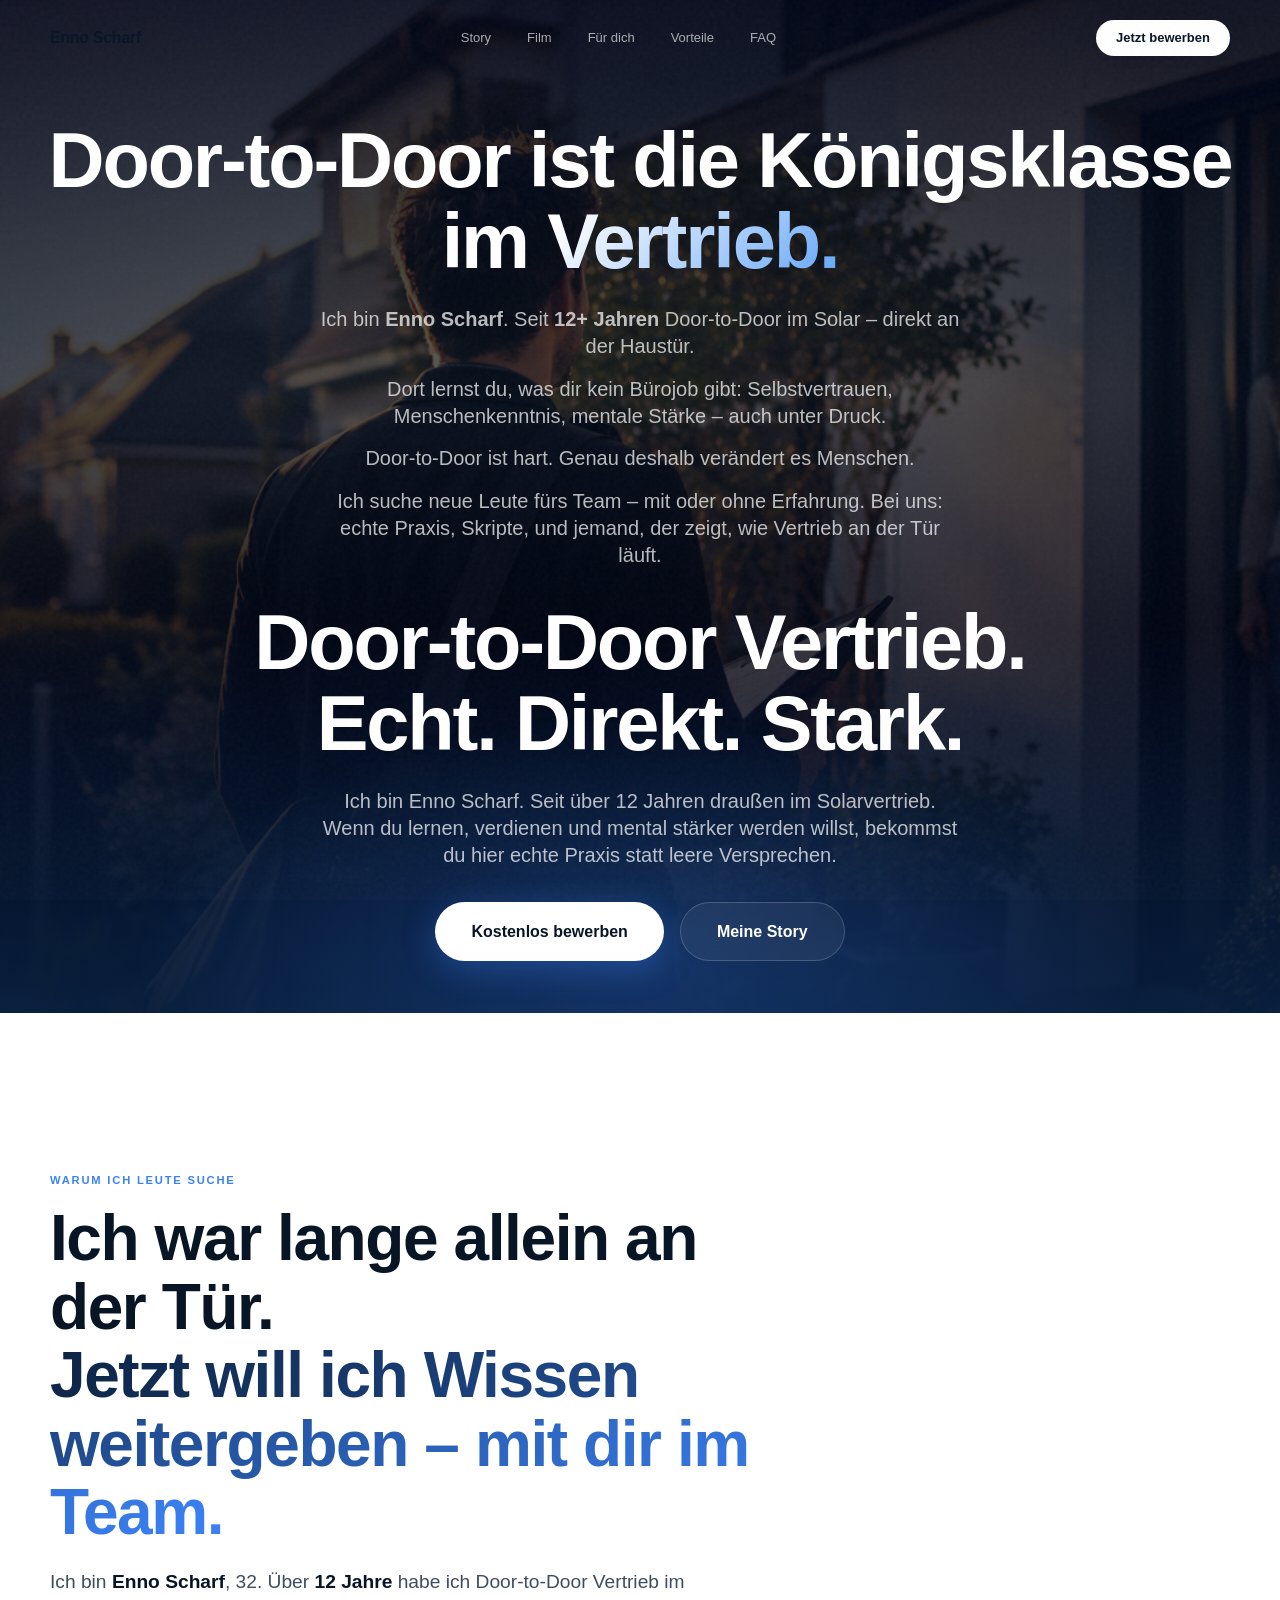
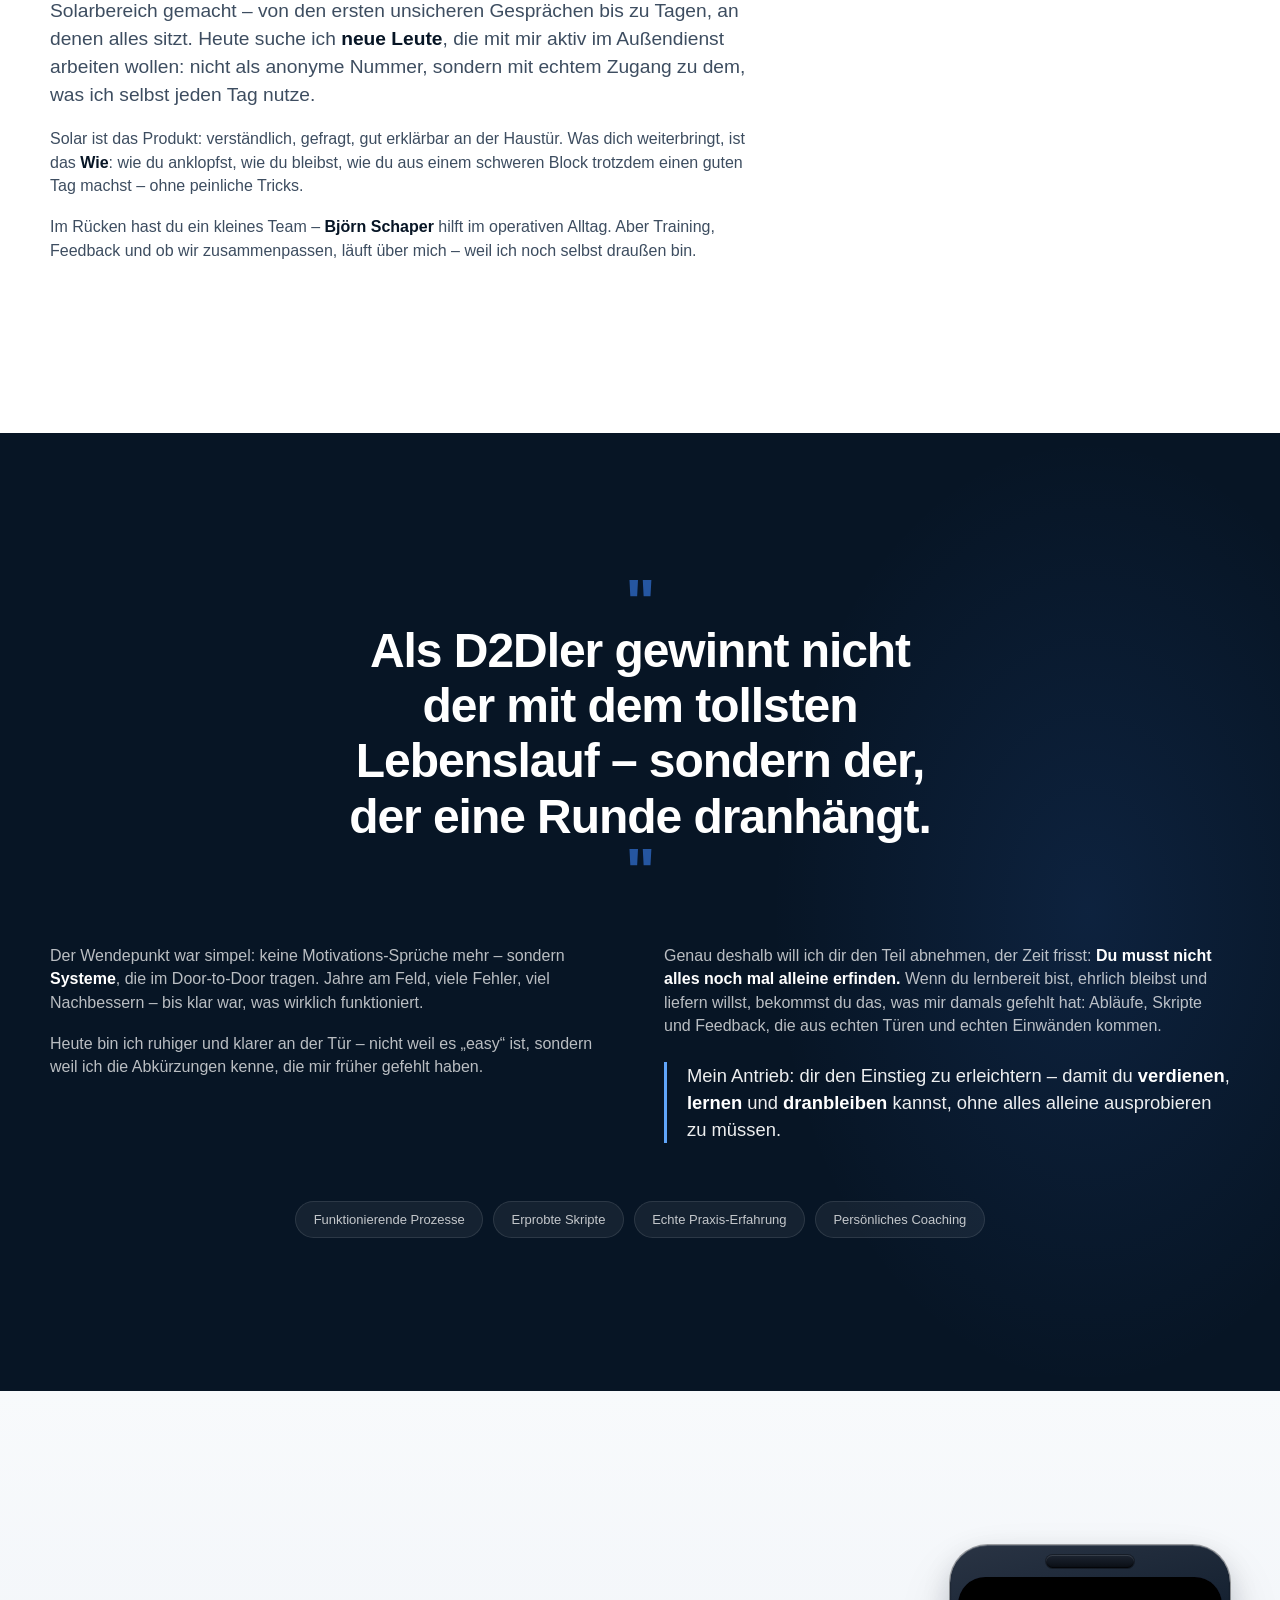
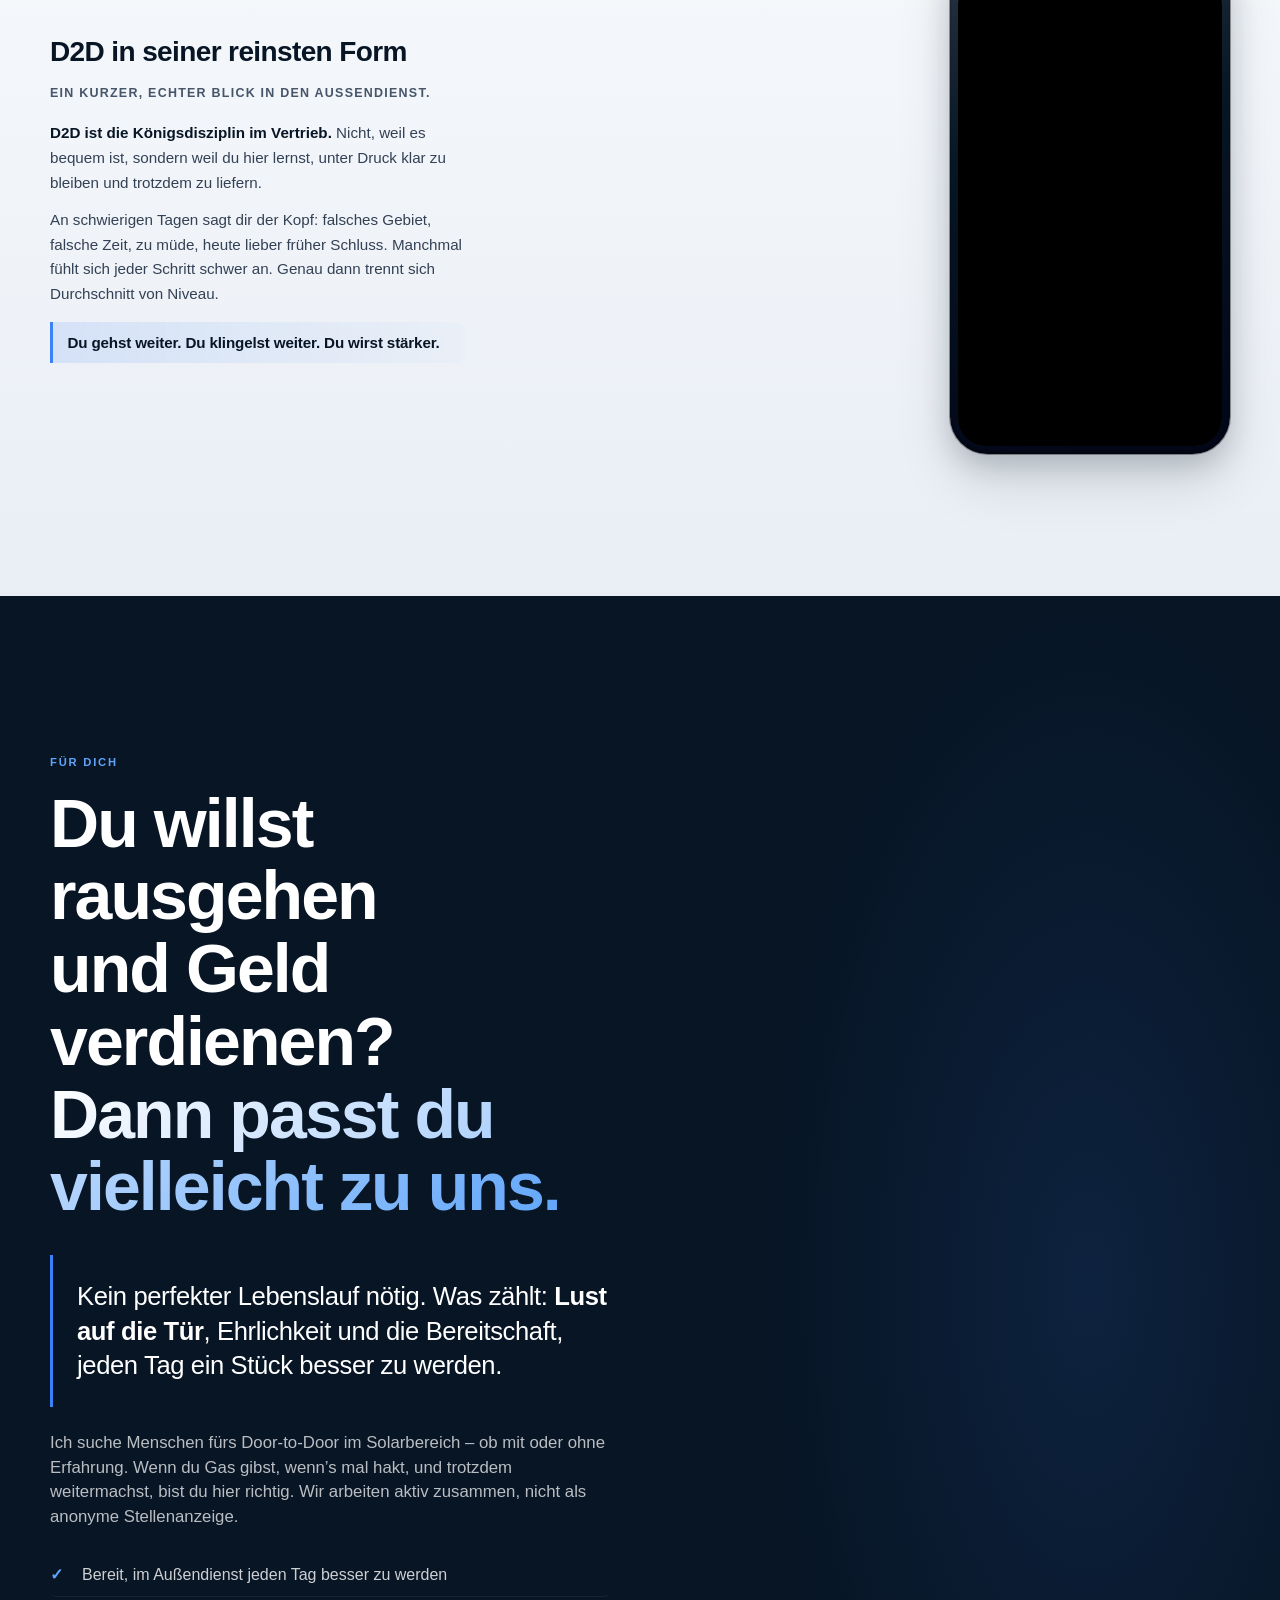
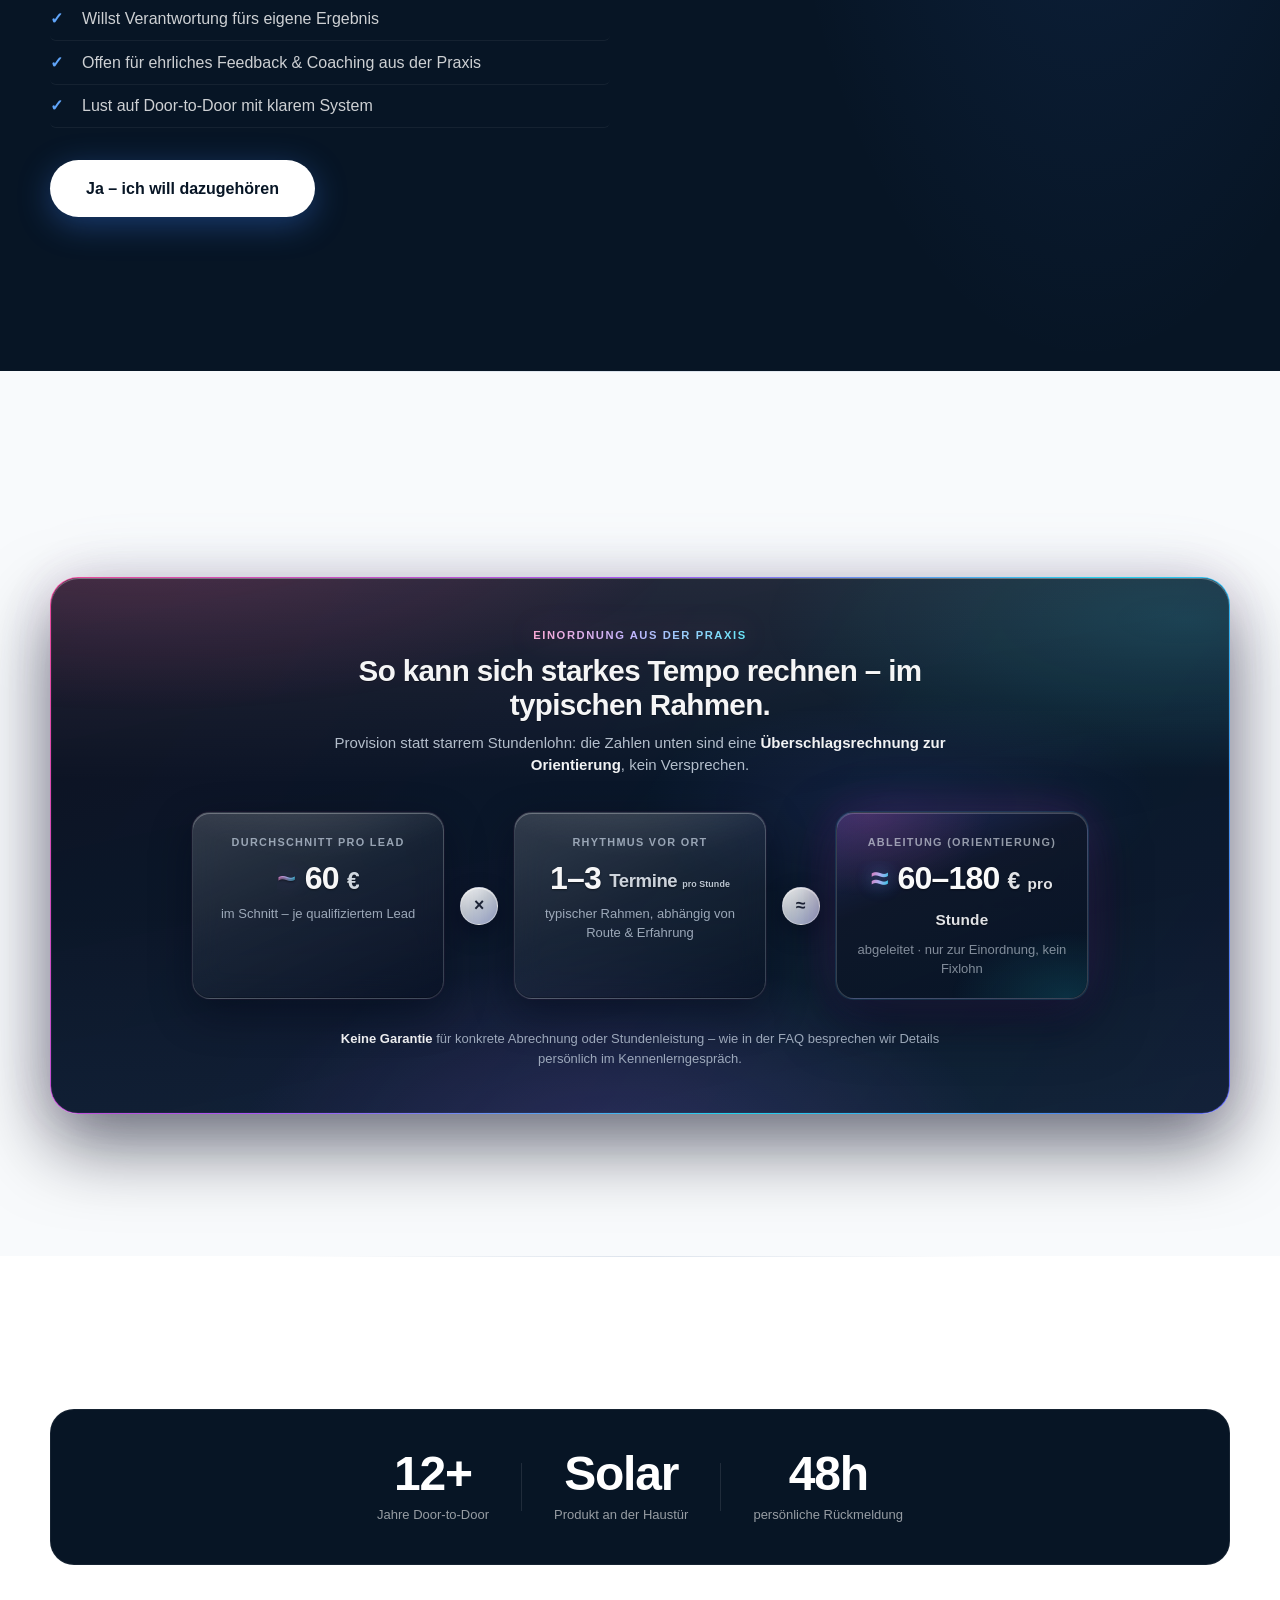
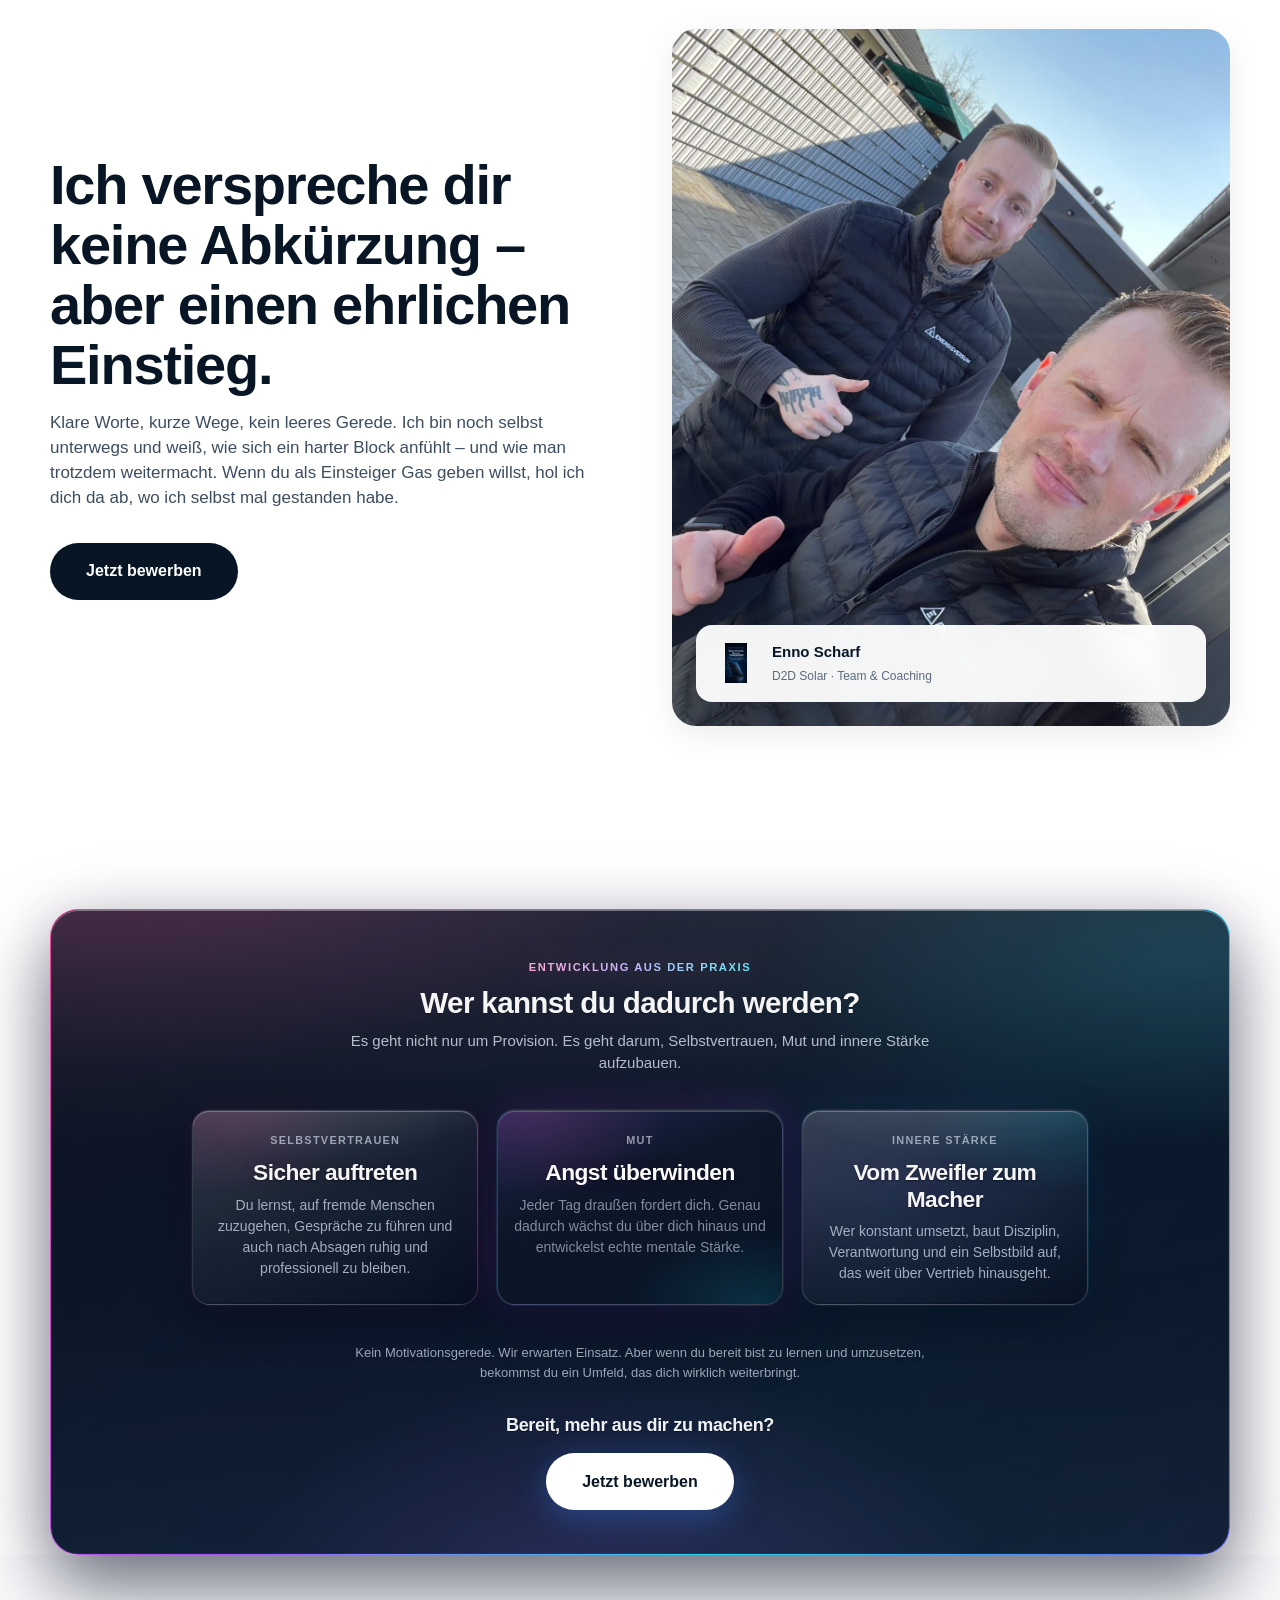
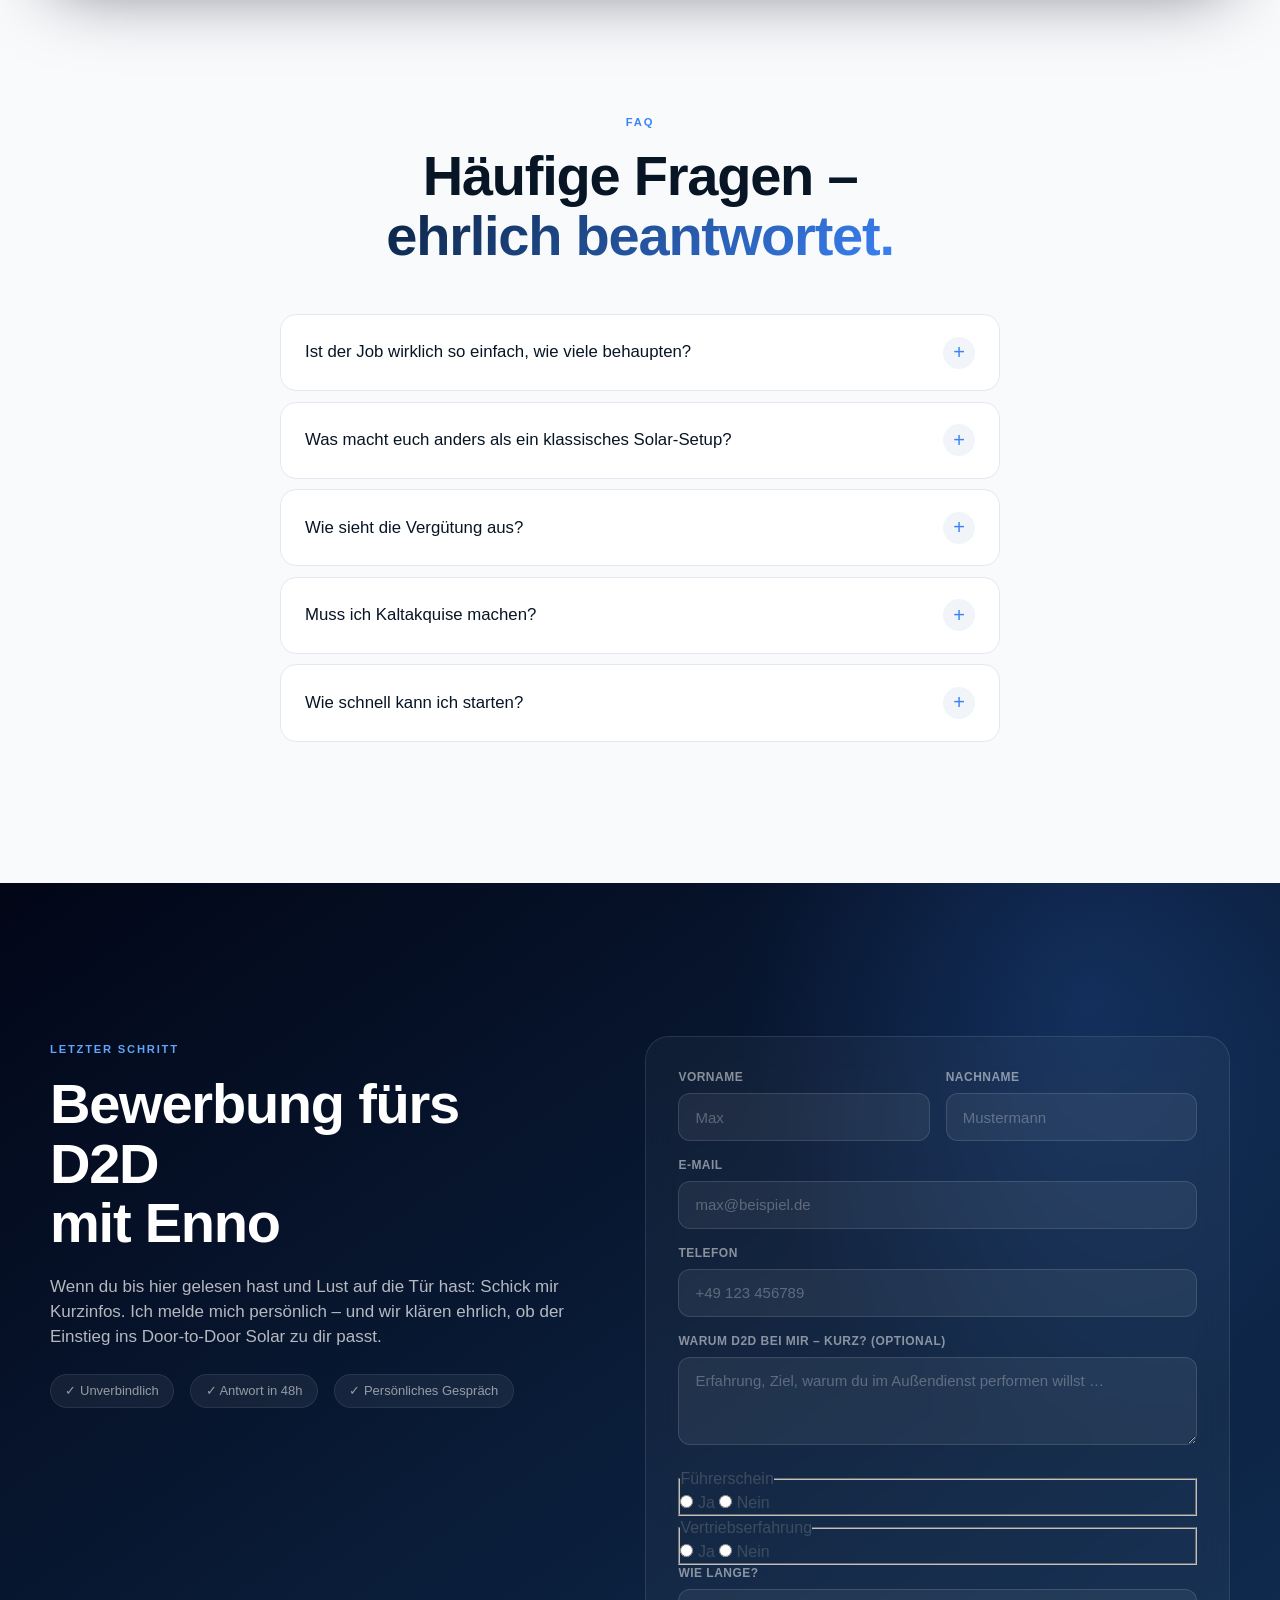
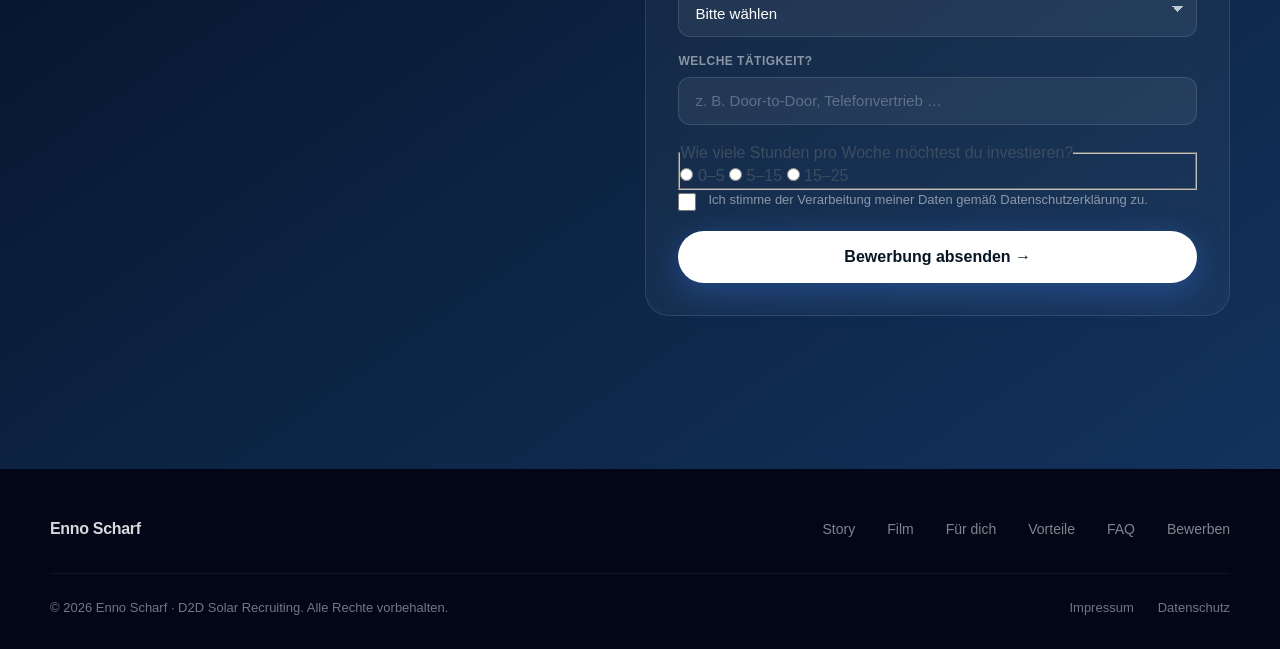
==== commit 7f8bf83d: "Update index.html" ====
--- a/index.html
+++ b/index.html
@@ -59,31 +59,35 @@
         <div class="hero__glow"></div>
       </div>
       <div class="hero__content container">
-        <h1 class="hero__title hero__title--desktop reveal">
-          Door-to-Door ist die Königsklasse<br>
-          <em>im Vertrieb.</em>
-        </h1>
-        <h1 class="hero__title hero__title--mobile reveal">
-          Door-to-Door Vertrieb.<br>
-          Echt. Direkt. Stark.
-        </h1>
-        <div class="hero__subtitle hero__subtitle--stack hero__subtitle--desktop reveal reveal--delay-1">
-          <p>
-            Ich bin <strong>Enno Scharf</strong>. Seit <strong>12+ Jahren</strong> Door-to-Door im Solar – direkt an der Haustür.
+        <div class="desktop-only">
+          <h1 class="hero__title reveal">
+            Door-to-Door ist die Königsklasse<br>
+            <em>im Vertrieb.</em>
+          </h1>
+          <div class="hero__subtitle hero__subtitle--stack reveal reveal--delay-1">
+            <p>
+              Ich bin <strong>Enno Scharf</strong>. Seit <strong>12+ Jahren</strong> Door-to-Door im Solar – direkt an der Haustür.
+            </p>
+            <p>
+              Dort lernst du, was dir kein Bürojob gibt: Selbstvertrauen, Menschenkenntnis, mentale Stärke – auch unter Druck.
+            </p>
+            <p>
+              Door-to-Door ist hart. Genau deshalb verändert es Menschen.
+            </p>
+            <p>
+              Ich suche neue Leute fürs Team – mit oder ohne Erfahrung. Bei uns: echte Praxis, Skripte, und jemand, der zeigt, wie Vertrieb an der Tür läuft.
+            </p>
+          </div>
+        </div>
+        <div class="mobile-only">
+          <h1 class="hero__title reveal">
+            Door-to-Door Vertrieb.<br>
+            Echt. Direkt. Stark.
+          </h1>
+          <p class="hero__subtitle reveal reveal--delay-1">
+            Ich bin Enno Scharf. Seit über 12 Jahren draußen im Solarvertrieb. Wenn du lernen, verdienen und mental stärker werden willst, bekommst du hier echte Praxis statt leere Versprechen.
           </p>
-          <p>
-            Dort lernst du, was dir kein Bürojob gibt: Selbstvertrauen, Menschenkenntnis, mentale Stärke – auch unter Druck.
-          </p>
-          <p>
-            Door-to-Door ist hart. Genau deshalb verändert es Menschen.
-          </p>
-          <p>
-            Ich suche neue Leute fürs Team – mit oder ohne Erfahrung. Bei uns: echte Praxis, Skripte, und jemand, der zeigt, wie Vertrieb an der Tür läuft.
-          </p>
-        </div>
-        <p class="hero__subtitle hero__subtitle--mobile reveal reveal--delay-1">
-          Ich bin <strong>Enno Scharf</strong>. Seit über 12 Jahren bin ich im Door-to-Door Solarvertrieb unterwegs. Wenn du lernen, verdienen und mental stärker werden willst, bekommst du hier echte Praxis statt leere Versprechen.
-        </p>
+        </div>
         <div class="hero__actions reveal reveal--delay-2">
           <a href="#apply" class="btn btn--primary btn--lg btn--glow">Kostenlos bewerben</a>
           <a href="#story" class="btn btn--ghost btn--lg">Meine Story</a>
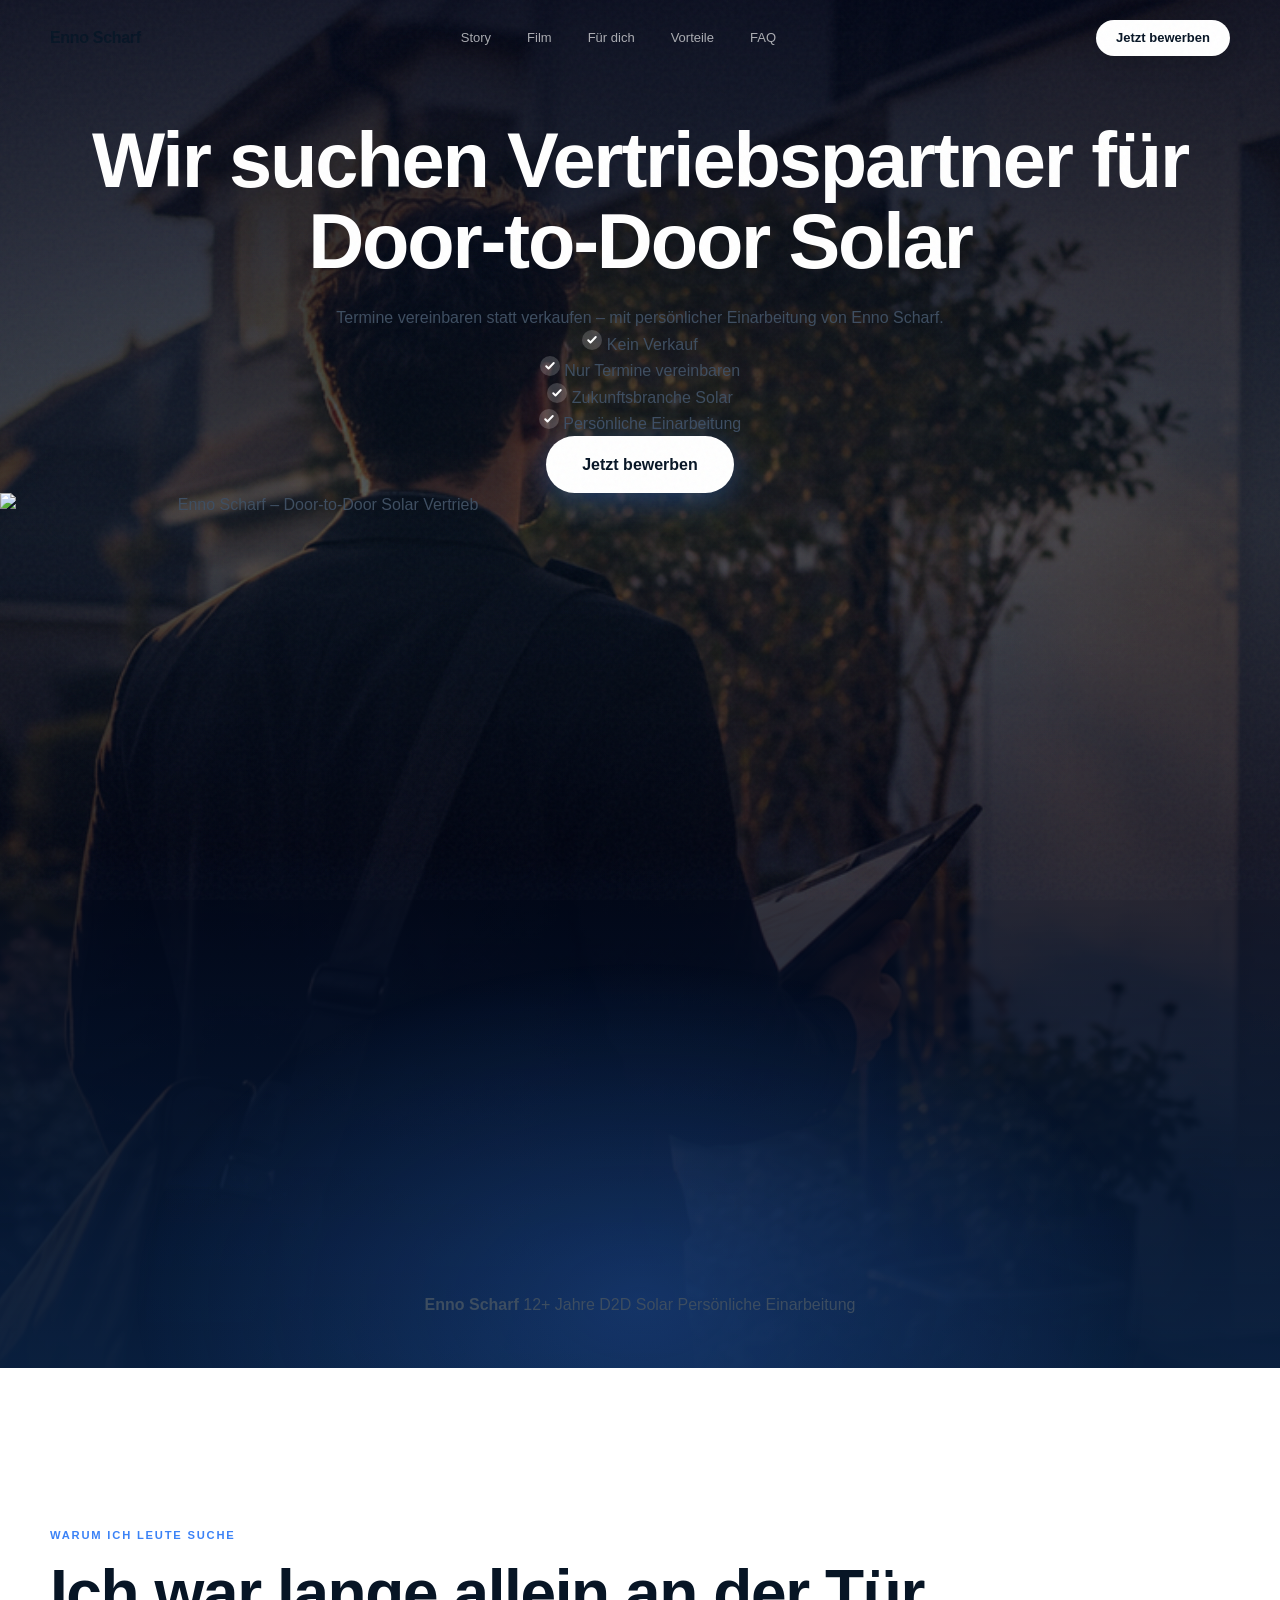
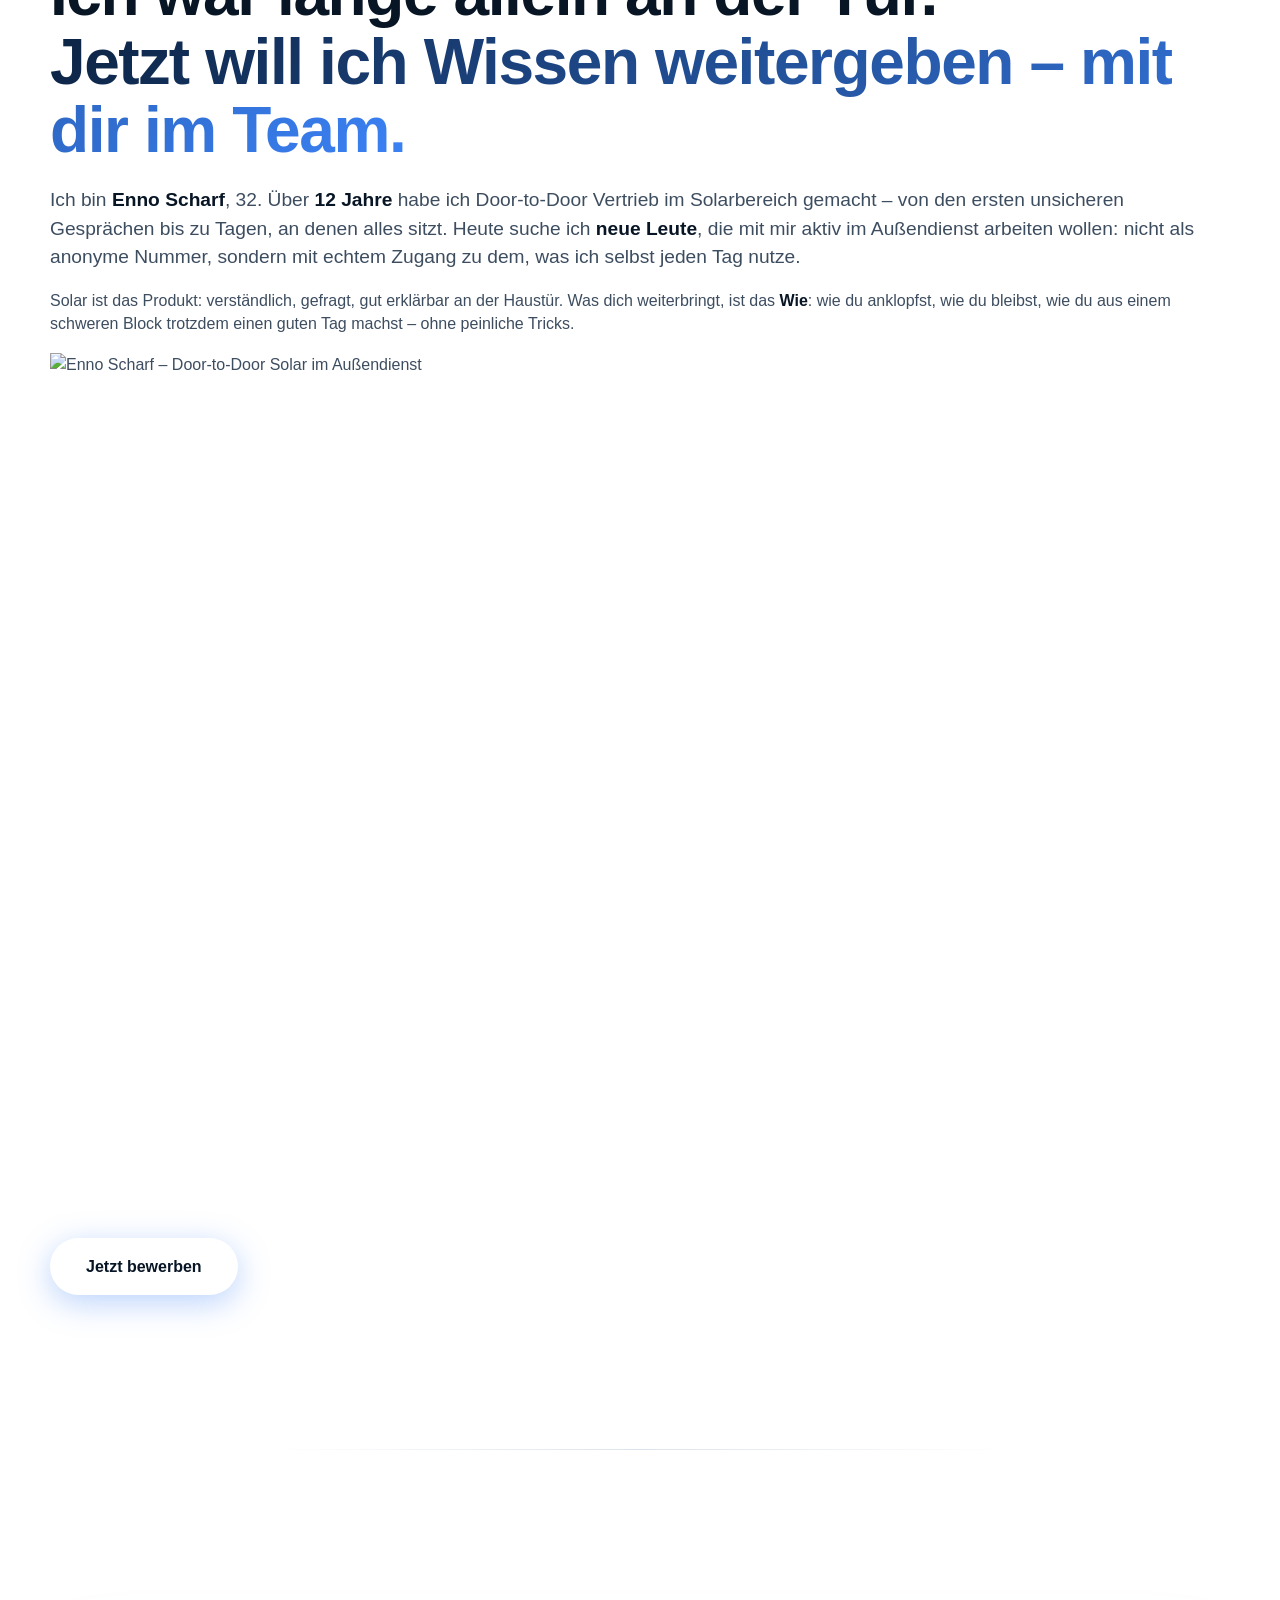
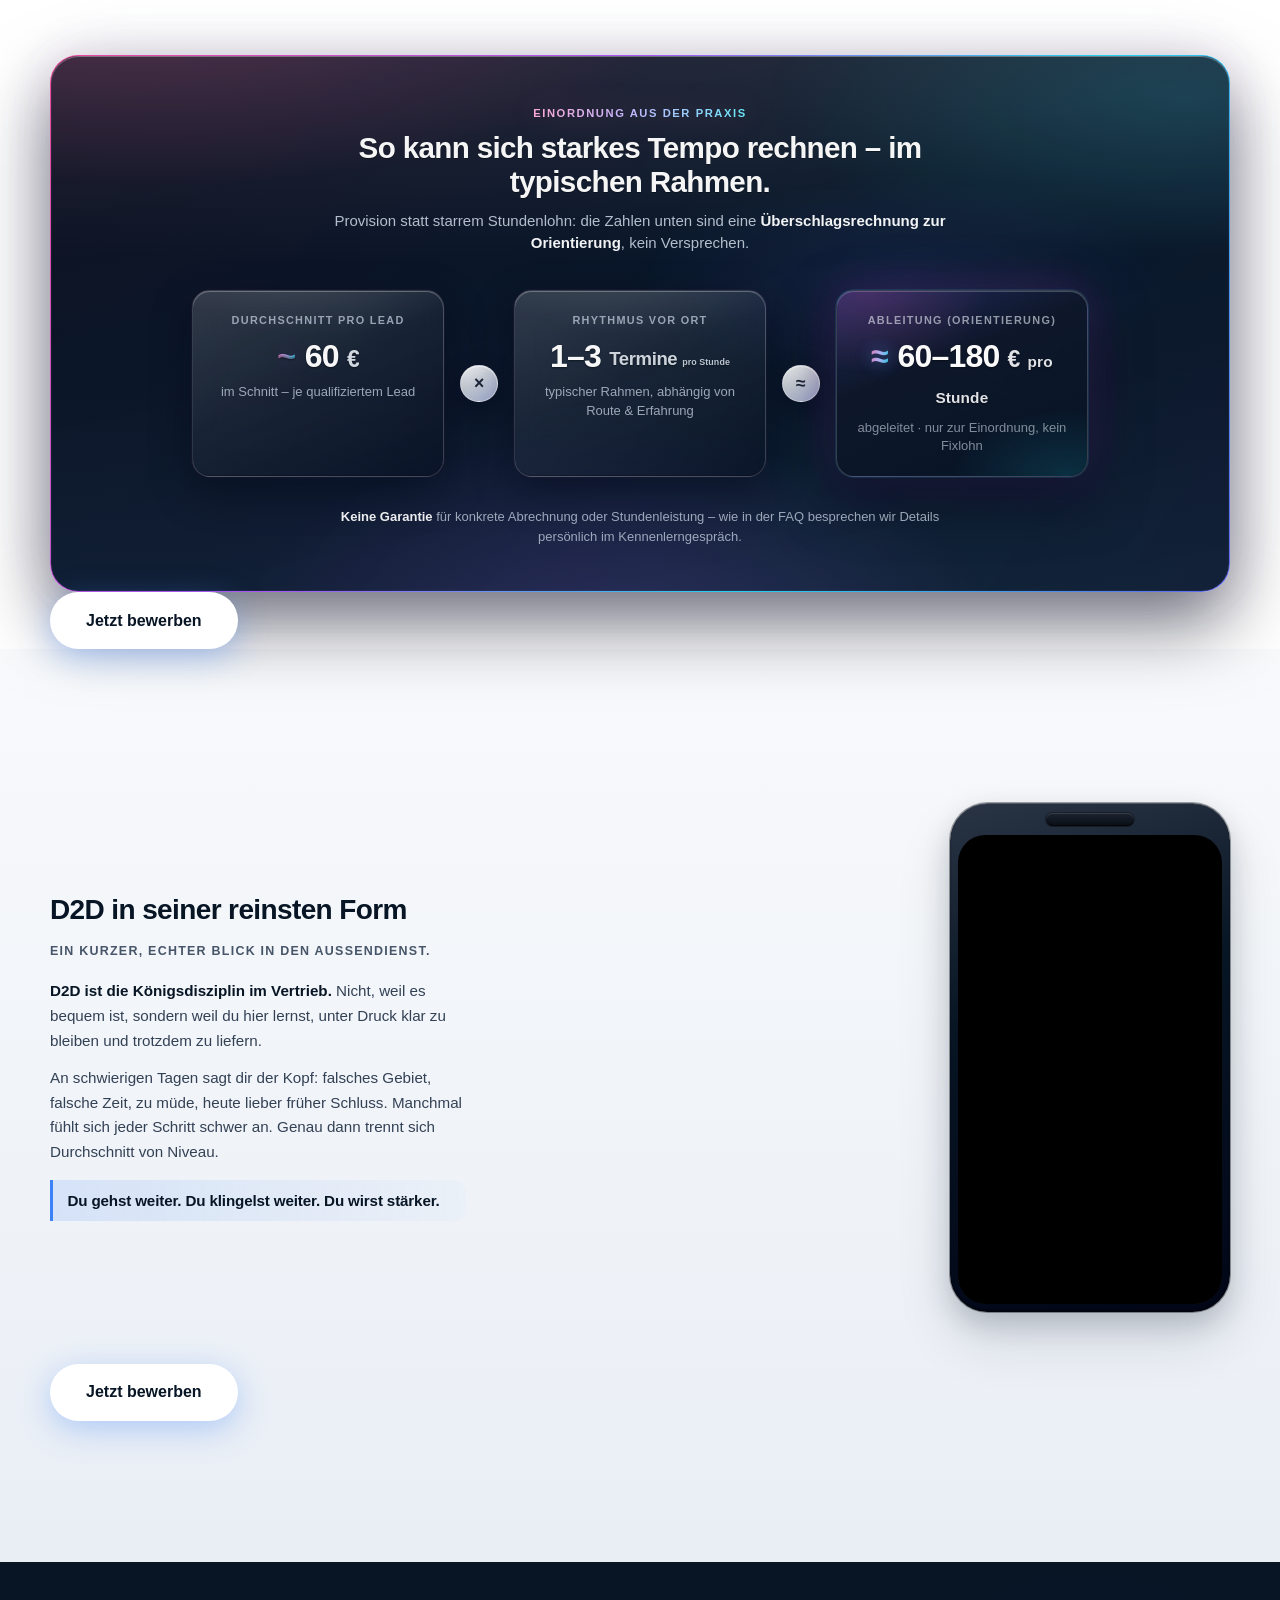
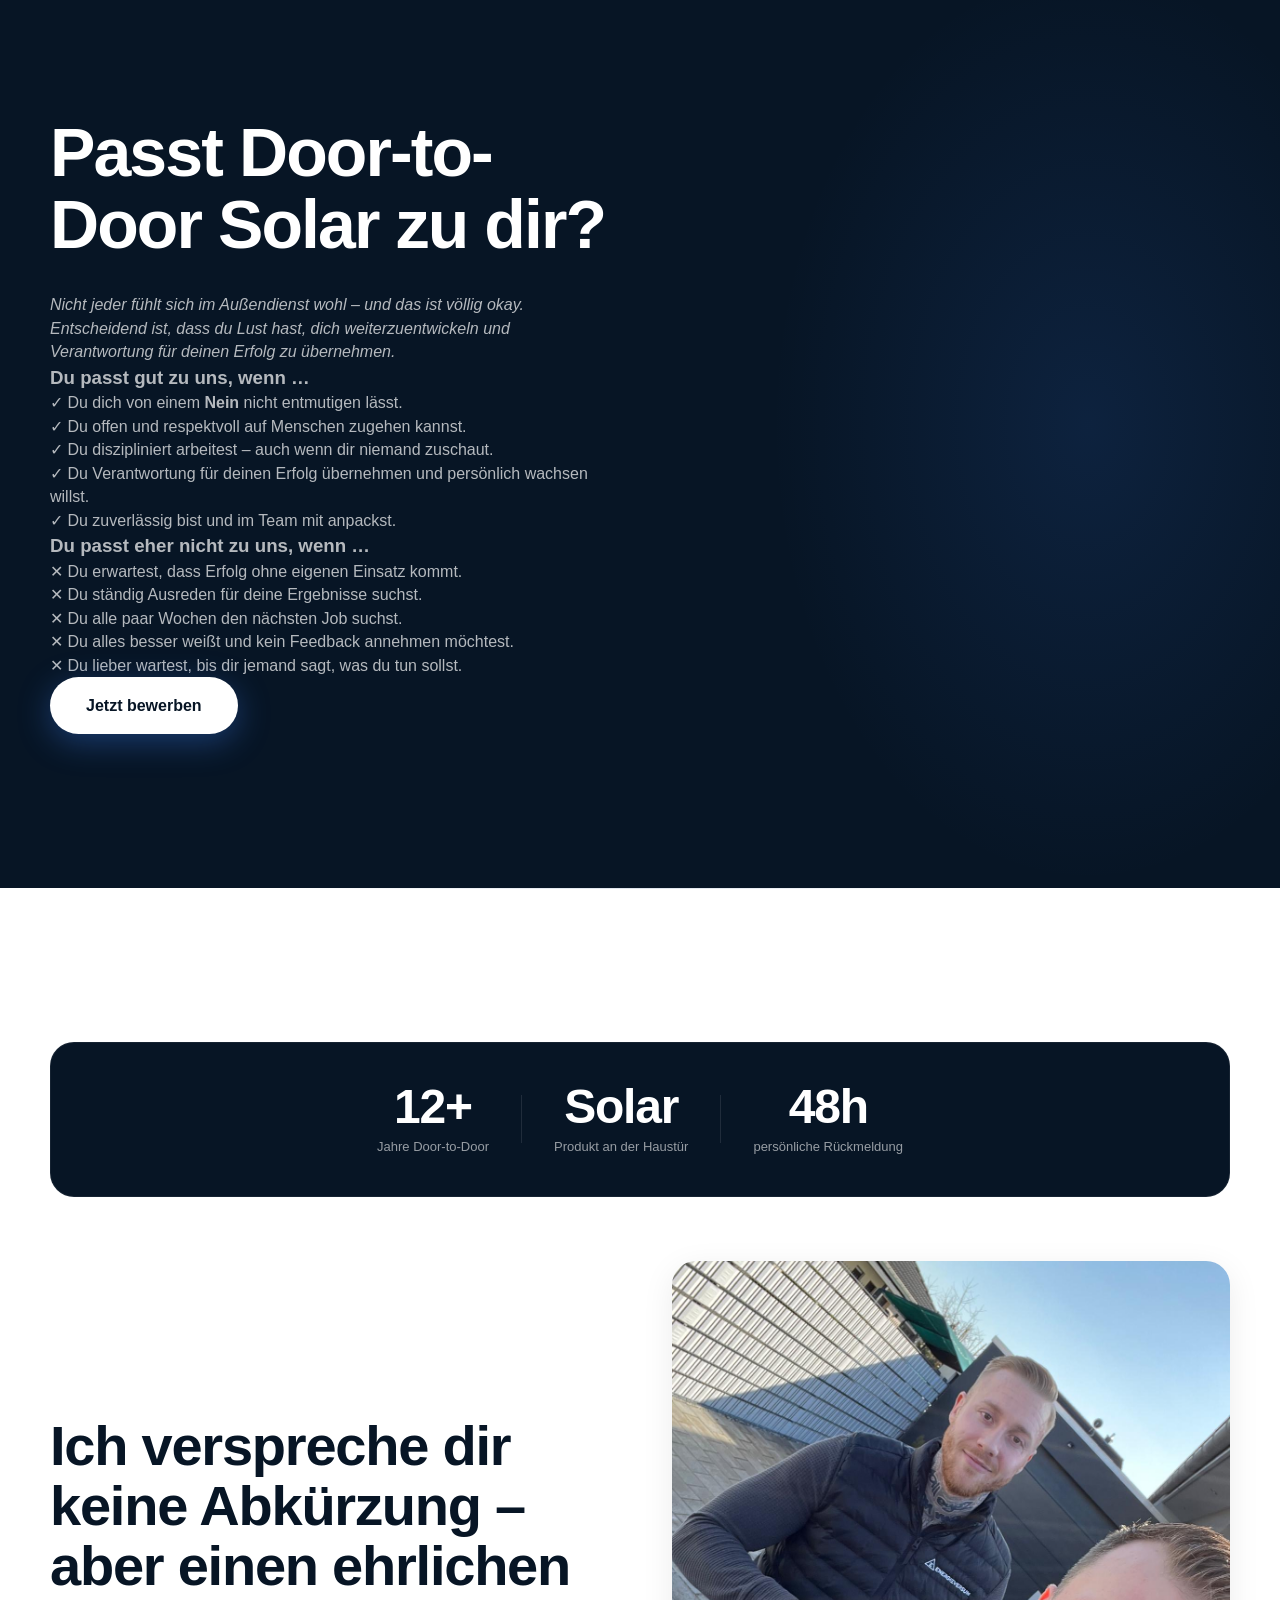
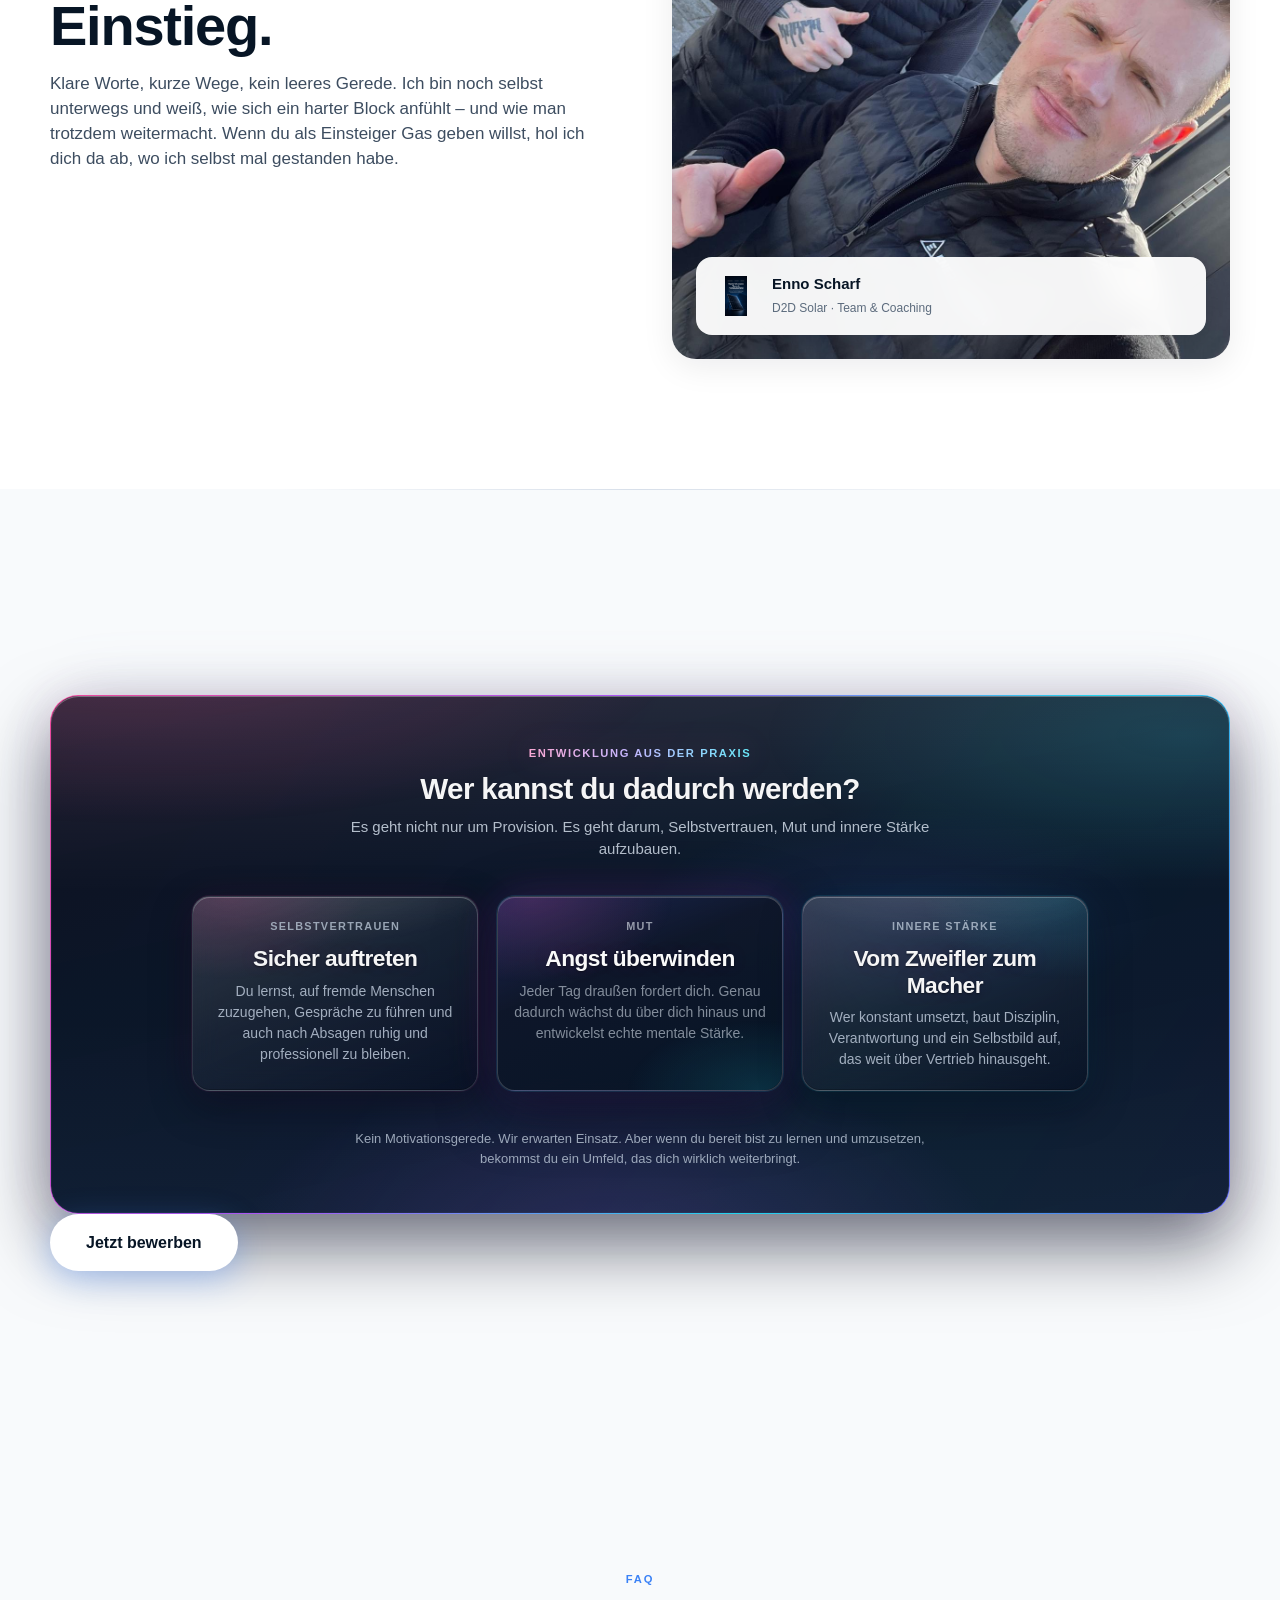
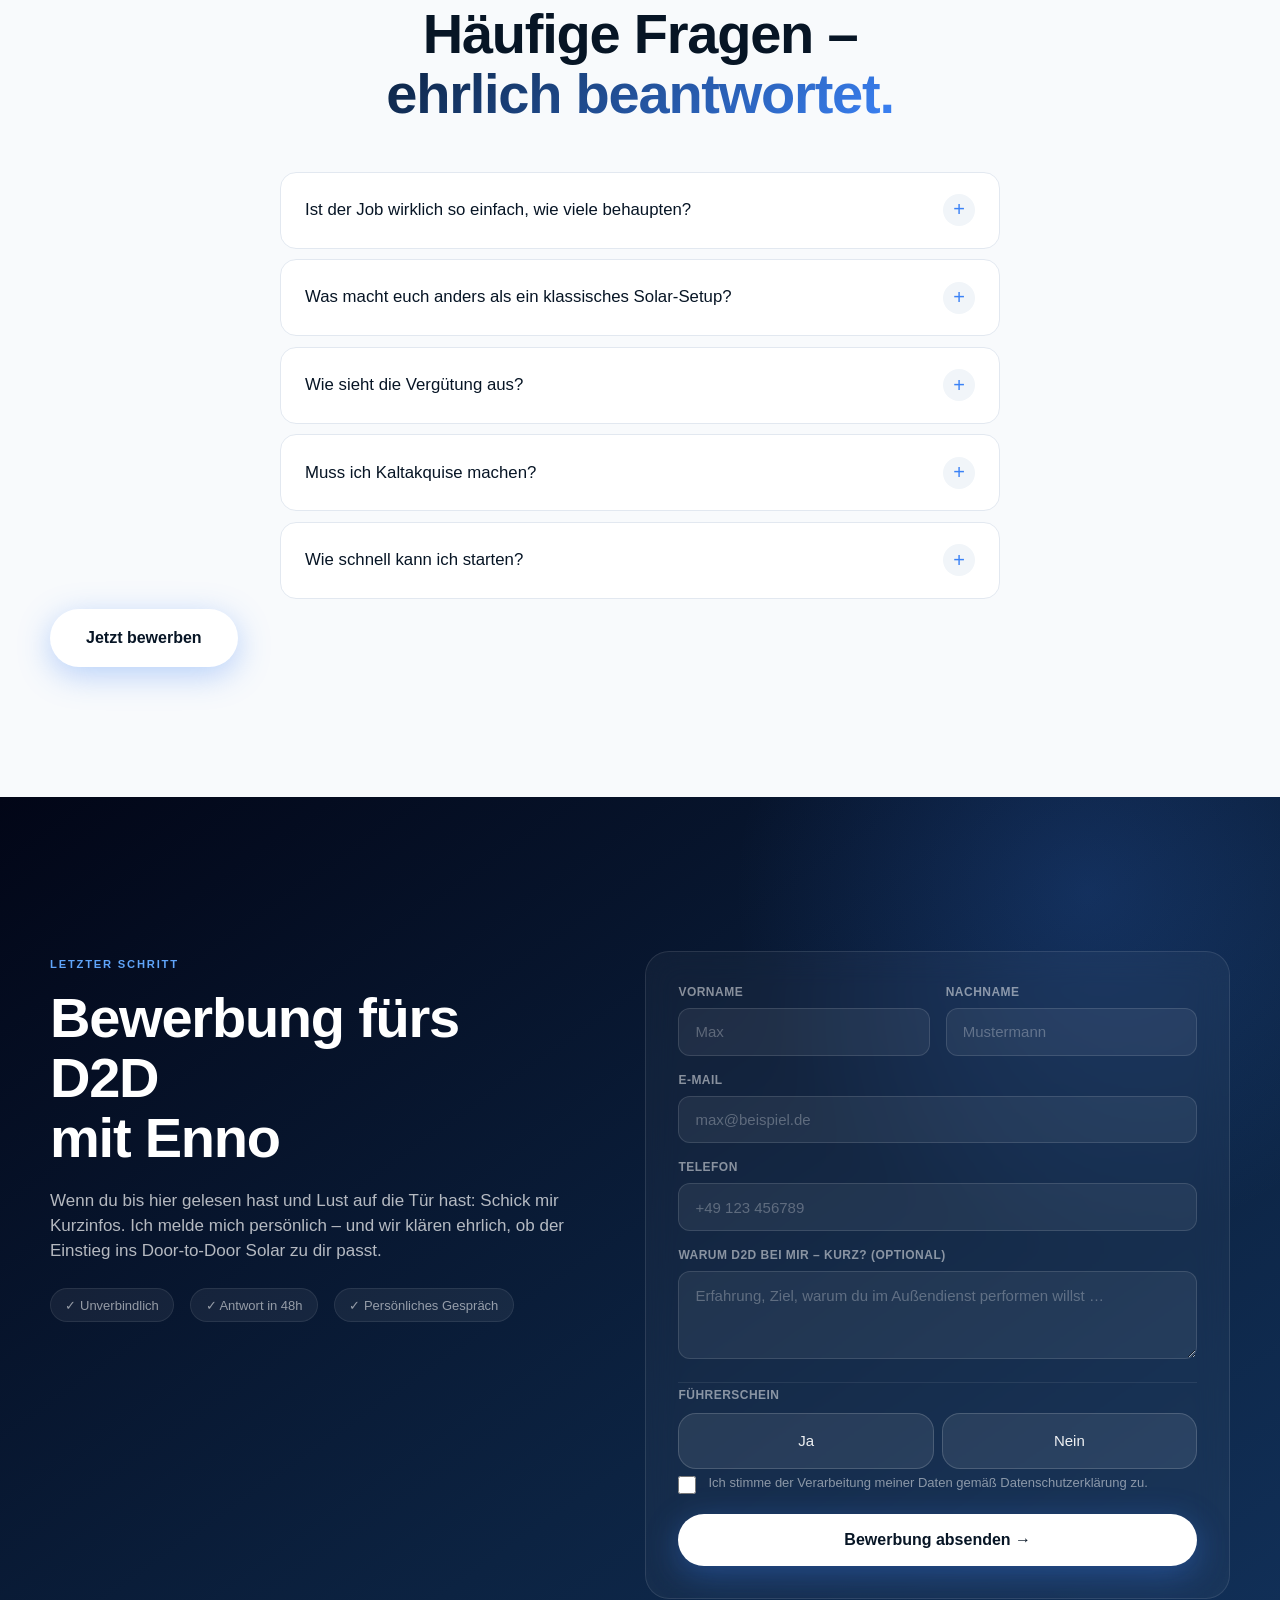
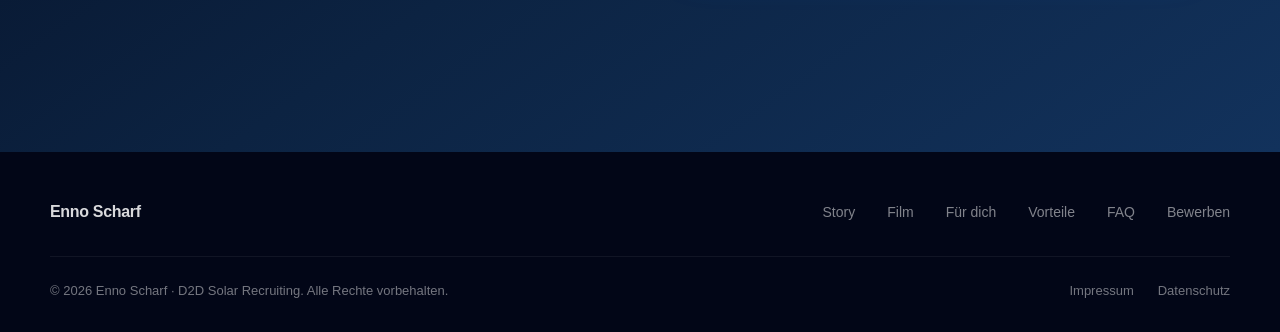
==== commit ae89aec2: "Update index.html" ====
--- a/index.html
+++ b/index.html
@@ -3,7 +3,7 @@
 <head>
   <meta charset="UTF-8">
   <meta name="viewport" content="width=device-width, initial-scale=1.0">
-  <meta name="description" content="Door-to-Door ist die Königsklasse im Vertrieb: Enno Scharf, 12+ Jahre D2D Solar an der Haustür. Team, Praxis, Skripte – auch für Einsteiger.">
+  <meta name="description" content="Vertriebspartner (m/w/d) für Door-to-Door im Solarbereich gesucht: Terminvereinbarungen ohne Verkaufsdruck – mit Enno Scharf persönlich und partnerschaftlich.">
   <title>D2D Solar Recruiting | Mit Enno Scharf ins Team</title>
   <link rel="stylesheet" href="style.css">
 </head>
@@ -59,38 +59,75 @@
         <div class="hero__glow"></div>
       </div>
       <div class="hero__content container">
-        <div class="desktop-only">
-          <h1 class="hero__title reveal">
-            Door-to-Door ist die Königsklasse<br>
-            <em>im Vertrieb.</em>
-          </h1>
-          <div class="hero__subtitle hero__subtitle--stack reveal reveal--delay-1">
-            <p>
-              Ich bin <strong>Enno Scharf</strong>. Seit <strong>12+ Jahren</strong> Door-to-Door im Solar – direkt an der Haustür.
+        <div class="hero__layout">
+          <div class="hero__copy">
+            <h1 class="hero__title reveal">
+              Wir suchen Vertriebspartner für Door-to-Door Solar
+            </h1>
+            <p class="hero__subhead reveal reveal--delay-1">
+              Termine vereinbaren statt verkaufen – mit persönlicher Einarbeitung von Enno Scharf.
             </p>
-            <p>
-              Dort lernst du, was dir kein Bürojob gibt: Selbstvertrauen, Menschenkenntnis, mentale Stärke – auch unter Druck.
-            </p>
-            <p>
-              Door-to-Door ist hart. Genau deshalb verändert es Menschen.
-            </p>
-            <p>
-              Ich suche neue Leute fürs Team – mit oder ohne Erfahrung. Bei uns: echte Praxis, Skripte, und jemand, der zeigt, wie Vertrieb an der Tür läuft.
-            </p>
-          </div>
-        </div>
-        <div class="mobile-only">
-          <h1 class="hero__title reveal">
-            Door-to-Door Vertrieb.<br>
-            Echt. Direkt. Stark.
-          </h1>
-          <p class="hero__subtitle reveal reveal--delay-1">
-            Ich bin Enno Scharf. Seit über 12 Jahren draußen im Solarvertrieb. Wenn du lernen, verdienen und mental stärker werden willst, bekommst du hier echte Praxis statt leere Versprechen.
-          </p>
-        </div>
-        <div class="hero__actions reveal reveal--delay-2">
-          <a href="#apply" class="btn btn--primary btn--lg btn--glow">Kostenlos bewerben</a>
-          <a href="#story" class="btn btn--ghost btn--lg">Meine Story</a>
+            <ul class="hero__benefits reveal reveal--delay-2">
+              <li class="hero__benefit">
+                <span class="hero__check" aria-hidden="true">
+                  <svg width="20" height="20" viewBox="0 0 20 20" fill="none" xmlns="http://www.w3.org/2000/svg">
+                    <circle cx="10" cy="10" r="10" fill="rgba(255, 255, 255, 0.18)"/>
+                    <path d="M6.25 10.25l2.25 2.25 5.25-5.5" stroke="#fff" stroke-width="2" stroke-linecap="round" stroke-linejoin="round"/>
+                  </svg>
+                </span>
+                Kein Verkauf
+              </li>
+              <li class="hero__benefit">
+                <span class="hero__check" aria-hidden="true">
+                  <svg width="20" height="20" viewBox="0 0 20 20" fill="none" xmlns="http://www.w3.org/2000/svg">
+                    <circle cx="10" cy="10" r="10" fill="rgba(255, 255, 255, 0.18)"/>
+                    <path d="M6.25 10.25l2.25 2.25 5.25-5.5" stroke="#fff" stroke-width="2" stroke-linecap="round" stroke-linejoin="round"/>
+                  </svg>
+                </span>
+                Nur Termine vereinbaren
+              </li>
+              <li class="hero__benefit">
+                <span class="hero__check" aria-hidden="true">
+                  <svg width="20" height="20" viewBox="0 0 20 20" fill="none" xmlns="http://www.w3.org/2000/svg">
+                    <circle cx="10" cy="10" r="10" fill="rgba(255, 255, 255, 0.18)"/>
+                    <path d="M6.25 10.25l2.25 2.25 5.25-5.5" stroke="#fff" stroke-width="2" stroke-linecap="round" stroke-linejoin="round"/>
+                  </svg>
+                </span>
+                Zukunftsbranche Solar
+              </li>
+              <li class="hero__benefit">
+                <span class="hero__check" aria-hidden="true">
+                  <svg width="20" height="20" viewBox="0 0 20 20" fill="none" xmlns="http://www.w3.org/2000/svg">
+                    <circle cx="10" cy="10" r="10" fill="rgba(255, 255, 255, 0.18)"/>
+                    <path d="M6.25 10.25l2.25 2.25 5.25-5.5" stroke="#fff" stroke-width="2" stroke-linecap="round" stroke-linejoin="round"/>
+                  </svg>
+                </span>
+                Persönliche Einarbeitung
+              </li>
+            </ul>
+            <div class="hero__actions reveal reveal--delay-3">
+              <a href="#apply" class="btn btn--primary btn--lg btn--glow">Jetzt bewerben</a>
+            </div>
+          </div>
+          <figure class="hero__portrait reveal reveal--delay-2">
+            <div class="hero__portrait-card">
+              <div class="hero__portrait-media">
+                <img
+                  src="images/Scharf.jpg"
+                  alt="Enno Scharf – Door-to-Door Solar Vertrieb"
+                  width="640"
+                  height="800"
+                  decoding="async"
+                  fetchpriority="high"
+                >
+              </div>
+              <div class="hero__portrait-caption">
+                <strong>Enno Scharf</strong>
+                <span>12+ Jahre D2D Solar</span>
+                <span>Persönliche Einarbeitung</span>
+              </div>
+            </div>
+          </figure>
         </div>
       </div>
     </section>
@@ -98,7 +135,8 @@
     <!-- 2. Story – Enno-led -->
     <section class="editorial editorial--light section--soft-top" id="story">
       <div class="container">
-        <div class="editorial__copy editorial__copy--solo reveal">
+        <div class="editorial__intro reveal">
+          <div class="editorial__copy">
             <span class="section__eyebrow">Warum ich Leute suche</span>
             <h2 class="section__title section__title--editorial">
               Ich war lange allein an der Tür.<br>
@@ -111,45 +149,75 @@
               <p>
                 Solar ist das Produkt: verständlich, gefragt, gut erklärbar an der Haustür. Was dich weiterbringt, ist das <strong>Wie</strong>: wie du anklopfst, wie du bleibst, wie du aus einem schweren Block trotzdem einen guten Tag machst – ohne peinliche Tricks.
               </p>
-              <p>
-                Im Rücken hast du ein kleines Team – <strong>Björn Schaper</strong> hilft im operativen Alltag. Aber Training, Feedback und ob wir zusammenpassen, läuft über mich – weil ich noch selbst draußen bin.
-              </p>
-            </div>
-        </div>
-      </div>
-    </section>
-
-    <!-- Story Teil 2 – Dunkle Sektion -->
-    <section class="editorial editorial--dark">
-      <div class="container">
-        <blockquote class="pull-quote reveal">
-          <span class="pull-quote__mark" aria-hidden="true">"</span>
-          <span class="pull-quote__text">Als D2Dler gewinnt nicht der mit dem tollsten Lebenslauf – sondern der, der eine Runde dranhängt.</span>
-          <span class="pull-quote__mark pull-quote__mark--end" aria-hidden="true">"</span>
-        </blockquote>
-        <div class="editorial__split reveal reveal--delay-1">
-          <div class="editorial__body editorial__body--light">
-            <p>
-              Der Wendepunkt war simpel: keine Motivations-Sprüche mehr – sondern <strong>Systeme</strong>, die im Door-to-Door tragen. Jahre am Feld, viele Fehler, viel Nachbessern – bis klar war, was wirklich funktioniert.
-            </p>
-            <p>
-              Heute bin ich ruhiger und klarer an der Tür – nicht weil es „easy“ ist, sondern weil ich die Abkürzungen kenne, die mir früher gefehlt haben.
-            </p>
-          </div>
-          <div class="editorial__body editorial__body--light">
-            <p>
-              Genau deshalb will ich dir den Teil abnehmen, der Zeit frisst: <strong>Du musst nicht alles noch mal alleine erfinden.</strong> Wenn du lernbereit bist, ehrlich bleibst und liefern willst, bekommst du das, was mir damals gefehlt hat: Abläufe, Skripte und Feedback, die aus echten Türen und echten Einwänden kommen.
-            </p>
-            <p class="editorial__closing">
-              Mein Antrieb: dir den Einstieg zu erleichtern – damit du <strong>verdienen</strong>, <strong>lernen</strong> und <strong>dranbleiben</strong> kannst, ohne alles alleine ausprobieren zu müssen.
-            </p>
-          </div>
-        </div>
-        <div class="pill-row reveal reveal--delay-2">
-          <span class="pill">Funktionierende Prozesse</span>
-          <span class="pill">Erprobte Skripte</span>
-          <span class="pill">Echte Praxis-Erfahrung</span>
-          <span class="pill">Persönliches Coaching</span>
+            </div>
+          </div>
+          <figure class="editorial__visual">
+            <img
+              src="images/Scharf2.jpg"
+              alt="Enno Scharf – Door-to-Door Solar im Außendienst"
+              width="1544"
+              height="1158"
+              loading="lazy"
+              decoding="async"
+            >
+          </figure>
+        </div>
+        <div class="section-cta reveal reveal--delay-3">
+          <a href="#apply" class="btn btn--primary btn--lg btn--glow">Jetzt bewerben</a>
+        </div>
+      </div>
+    </section>
+
+    <!-- Verdienst / Lead Economics -->
+    <section class="section section--lead-econ section--divider section--soft-top" aria-labelledby="lead-econ-title">
+      <div class="container">
+        <aside class="lead-econ reveal reveal--delay-2" aria-labelledby="lead-econ-title">
+          <div class="lead-econ__card">
+            <header class="lead-econ__header">
+              <span class="lead-econ__eyebrow">Einordnung aus der Praxis</span>
+              <h3 class="lead-econ__title" id="lead-econ-title">So kann sich starkes Tempo rechnen – im typischen Rahmen.</h3>
+              <p class="lead-econ__lede">Provision statt starrem Stundenlohn: die Zahlen unten sind eine <strong>Überschlagsrechnung zur Orientierung</strong>, kein Versprechen.</p>
+            </header>
+
+            <div class="lead-econ__flow" role="group" aria-describedby="lead-econ-note">
+              <div class="lead-econ__step">
+                <span class="lead-econ__step-label">Durchschnitt pro Lead</span>
+                <p class="lead-econ__step-value">
+                  <span class="lead-econ__approx" aria-hidden="true">~</span><span class="lead-econ__sr">circa</span>&nbsp;<span class="lead-econ__num">60</span>&nbsp;<span class="lead-econ__unit">€</span>
+                </p>
+                <p class="lead-econ__step-meta">im Schnitt – je qualifiziertem Lead</p>
+              </div>
+
+              <div class="lead-econ__connector" aria-hidden="true">
+                <span class="lead-econ__op">×</span>
+              </div>
+
+              <div class="lead-econ__step">
+                <span class="lead-econ__step-label">Rhythmus vor Ort</span>
+                <p class="lead-econ__step-value">
+                  <span class="lead-econ__num">1–3</span>&nbsp;<span class="lead-econ__unit-wrap"><span class="lead-econ__thin">Termine</span> <span class="lead-econ__per">pro Stunde</span></span>
+                </p>
+                <p class="lead-econ__step-meta">typischer Rahmen, abhängig von Route &amp; Erfahrung</p>
+              </div>
+
+              <div class="lead-econ__connector" aria-hidden="true">
+                <span class="lead-econ__op">≈</span>
+              </div>
+
+              <div class="lead-econ__step lead-econ__step--accent">
+                <span class="lead-econ__step-label">Ableitung (Orientierung)</span>
+                <p class="lead-econ__step-value">
+                  <span class="lead-econ__approx" aria-hidden="true">≈</span><span class="lead-econ__sr">ungefähr</span>&nbsp;<span class="lead-econ__num">60–180</span>&nbsp;<span class="lead-econ__unit">€</span>&nbsp;<span class="lead-econ__per">pro Stunde</span>
+                </p>
+                <p class="lead-econ__step-meta">abgeleitet · nur zur Einordnung, kein Fixlohn</p>
+              </div>
+            </div>
+
+            <p class="lead-econ__note" id="lead-econ-note"><strong>Keine Garantie</strong> für konkrete Abrechnung oder Stundenleistung – wie in der FAQ besprechen wir Details persönlich im Kennenlerngespräch.</p>
+          </div>
+        </aside>
+        <div class="section-cta reveal reveal--delay-3">
+          <a href="#apply" class="btn btn--primary btn--lg btn--glow">Jetzt bewerben</a>
         </div>
       </div>
     </section>
@@ -181,7 +249,7 @@
           <div class="phone-showcase__screen">
             <iframe
               class="phone-showcase__video"
-              src="https://www.youtube.com/embed/DAJzPwBrLqo"
+              src="https://www.youtube.com/embed/07eJrFrOdwc"
               title="Enno Scharf Video"
               frameborder="0"
               allow="accelerometer; autoplay; clipboard-write; encrypted-media; gyroscope; picture-in-picture"
@@ -189,87 +257,78 @@
             </iframe>
           </div>
         </div>
-      </div>
-    </section>
-
-    <!-- Recruit Block – Für dich -->
+        <div class="section-cta reveal reveal--delay-2">
+          <a href="#apply" class="btn btn--primary btn--lg btn--glow">Jetzt bewerben</a>
+        </div>
+      </div>
+    </section>
+
+    <!-- Recruit Block – Fit-Check -->
     <section class="editorial editorial--recruit" id="recruit">
       <div class="container">
         <div class="recruit-panel reveal">
-          <span class="section__eyebrow section__eyebrow--light">Für dich</span>
-          <h2 class="recruit-panel__title">
-            Du willst rausgehen<br>
-            und Geld verdienen?<br>
-            <span class="text-gradient-light">Dann passt du vielleicht zu uns.</span>
-          </h2>
-          <div class="recruit-panel__quote">
-            <p>Kein perfekter Lebenslauf nötig. Was zählt: <strong>Lust auf die Tür</strong>, Ehrlichkeit und die Bereitschaft, jeden Tag ein Stück besser zu werden.</p>
-          </div>
-          <div class="recruit-panel__body">
-            <p>
-              Ich suche Menschen fürs Door-to-Door im Solarbereich – ob mit oder ohne Erfahrung. Wenn du Gas gibst, wenn’s mal hakt, und trotzdem weitermachst, bist du hier richtig. Wir arbeiten aktiv zusammen, nicht als anonyme Stellenanzeige.
-            </p>
-          </div>
-          <ul class="recruit-checklist">
-            <li>Bereit, im Außendienst jeden Tag besser zu werden</li>
-            <li>Willst Verantwortung fürs eigene Ergebnis</li>
-            <li>Offen für ehrliches Feedback &amp; Coaching aus der Praxis</li>
-            <li>Lust auf Door-to-Door mit klarem System</li>
-          </ul>
-          <a href="#apply" class="btn btn--primary btn--lg btn--glow">Ja – ich will dazugehören</a>
-        </div>
-      </div>
-    </section>
-
-    <!-- 3. Vorteile -->
-    <section class="section benefits section--divider" id="benefits">
-      <div class="container">
-        <aside class="lead-econ reveal reveal--delay-2" aria-labelledby="lead-econ-title">
-          <div class="lead-econ__card">
-            <header class="lead-econ__header">
-              <span class="lead-econ__eyebrow">Einordnung aus der Praxis</span>
-              <h3 class="lead-econ__title" id="lead-econ-title">So kann sich starkes Tempo rechnen – im typischen Rahmen.</h3>
-              <p class="lead-econ__lede">Provision statt starrem Stundenlohn: die Zahlen unten sind eine <strong>Überschlagsrechnung zur Orientierung</strong>, kein Versprechen.</p>
-            </header>
-
-            <div class="lead-econ__flow" role="group" aria-describedby="lead-econ-note">
-              <div class="lead-econ__step">
-                <span class="lead-econ__step-label">Durchschnitt pro Lead</span>
-                <p class="lead-econ__step-value">
-                  <span class="lead-econ__approx" aria-hidden="true">~</span><span class="lead-econ__sr">circa</span>&nbsp;<span class="lead-econ__num">60</span>&nbsp;<span class="lead-econ__unit">€</span>
-                </p>
-                <p class="lead-econ__step-meta">im Schnitt – je qualifiziertem Lead</p>
-              </div>
-
-              <div class="lead-econ__connector" aria-hidden="true">
-                <span class="lead-econ__op">×</span>
-              </div>
-
-              <div class="lead-econ__step">
-                <span class="lead-econ__step-label">Rhythmus vor Ort</span>
-                <p class="lead-econ__step-value">
-                  <span class="lead-econ__num">1–3</span>&nbsp;<span class="lead-econ__unit-wrap"><span class="lead-econ__thin">Termine</span> <span class="lead-econ__per">pro Stunde</span></span>
-                </p>
-                <p class="lead-econ__step-meta">typischer Rahmen, abhängig von Route &amp; Erfahrung</p>
-              </div>
-
-              <div class="lead-econ__connector" aria-hidden="true">
-                <span class="lead-econ__op">≈</span>
-              </div>
-
-              <div class="lead-econ__step lead-econ__step--accent">
-                <span class="lead-econ__step-label">Ableitung (Orientierung)</span>
-                <p class="lead-econ__step-value">
-                  <span class="lead-econ__approx" aria-hidden="true">≈</span><span class="lead-econ__sr">ungefähr</span>&nbsp;<span class="lead-econ__num">60–180</span>&nbsp;<span class="lead-econ__unit">€</span>&nbsp;<span class="lead-econ__per">pro Stunde</span>
-                </p>
-                <p class="lead-econ__step-meta">abgeleitet · nur zur Einordnung, kein Fixlohn</p>
-              </div>
-            </div>
-
-            <p class="lead-econ__note" id="lead-econ-note"><strong>Keine Garantie</strong> für konkrete Abrechnung oder Stundenleistung – wie in der FAQ besprechen wir Details persönlich im Kennenlerngespräch.</p>
-          </div>
-        </aside>
-
+          <h2 class="recruit-panel__title">Passt Door-to-Door Solar zu dir?</h2>
+          <p class="recruit-panel__intro">
+            <em>Nicht jeder fühlt sich im Außendienst wohl – und das ist völlig okay. Entscheidend ist, dass du Lust hast, dich weiterzuentwickeln und Verantwortung für deinen Erfolg zu übernehmen.</em>
+          </p>
+
+          <div class="recruit__grid">
+            <article class="recruit-fit-card recruit-fit-card--yes reveal reveal--delay-1">
+              <h3 class="recruit-fit-card__heading">Du passt gut zu uns, wenn …</h3>
+              <ul class="recruit-fit-card__list">
+                <li class="recruit-fit-card__item">
+                  <span class="recruit-fit-card__badge recruit-fit-card__badge--yes" aria-hidden="true">✓</span>
+                  <span class="recruit-fit-card__text">Du dich von einem <strong>Nein</strong> nicht entmutigen lässt.</span>
+                </li>
+                <li class="recruit-fit-card__item">
+                  <span class="recruit-fit-card__badge recruit-fit-card__badge--yes" aria-hidden="true">✓</span>
+                  <span class="recruit-fit-card__text">Du offen und respektvoll auf Menschen zugehen kannst.</span>
+                </li>
+                <li class="recruit-fit-card__item">
+                  <span class="recruit-fit-card__badge recruit-fit-card__badge--yes" aria-hidden="true">✓</span>
+                  <span class="recruit-fit-card__text">Du diszipliniert arbeitest – auch wenn dir niemand zuschaut.</span>
+                </li>
+                <li class="recruit-fit-card__item">
+                  <span class="recruit-fit-card__badge recruit-fit-card__badge--yes" aria-hidden="true">✓</span>
+                  <span class="recruit-fit-card__text">Du Verantwortung für deinen Erfolg übernehmen und persönlich wachsen willst.</span>
+                </li>
+                <li class="recruit-fit-card__item">
+                  <span class="recruit-fit-card__badge recruit-fit-card__badge--yes" aria-hidden="true">✓</span>
+                  <span class="recruit-fit-card__text">Du zuverlässig bist und im Team mit anpackst.</span>
+                </li>
+              </ul>
+            </article>
+
+            <article class="recruit-fit-card recruit-fit-card--no reveal reveal--delay-2">
+              <h3 class="recruit-fit-card__heading">Du passt eher nicht zu uns, wenn …</h3>
+              <ul class="recruit-fit-card__list">
+                <li class="recruit-fit-card__item">
+                  <span class="recruit-fit-card__badge recruit-fit-card__badge--no" aria-hidden="true">✕</span>
+                  <span class="recruit-fit-card__text">Du erwartest, dass Erfolg ohne eigenen Einsatz kommt.</span>
+                </li>
+                <li class="recruit-fit-card__item">
+                  <span class="recruit-fit-card__badge recruit-fit-card__badge--no" aria-hidden="true">✕</span>
+                  <span class="recruit-fit-card__text">Du ständig Ausreden für deine Ergebnisse suchst.</span>
+                </li>
+                <li class="recruit-fit-card__item">
+                  <span class="recruit-fit-card__badge recruit-fit-card__badge--no" aria-hidden="true">✕</span>
+                  <span class="recruit-fit-card__text">Du alle paar Wochen den nächsten Job suchst.</span>
+                </li>
+                <li class="recruit-fit-card__item">
+                  <span class="recruit-fit-card__badge recruit-fit-card__badge--no" aria-hidden="true">✕</span>
+                  <span class="recruit-fit-card__text">Du alles besser weißt und kein Feedback annehmen möchtest.</span>
+                </li>
+                <li class="recruit-fit-card__item">
+                  <span class="recruit-fit-card__badge recruit-fit-card__badge--no" aria-hidden="true">✕</span>
+                  <span class="recruit-fit-card__text">Du lieber wartest, bis dir jemand sagt, was du tun sollst.</span>
+                </li>
+              </ul>
+            </article>
+          </div>
+        </div>
+        <div class="section-cta reveal reveal--delay-3">
+          <a href="#apply" class="btn btn--primary btn--lg btn--glow">Jetzt bewerben</a>
+        </div>
       </div>
     </section>
 
@@ -296,7 +355,6 @@
           <div class="trust__text">
             <h2 class="section__title">Ich verspreche dir keine Abkürzung – aber einen ehrlichen Einstieg.</h2>
             <p>Klare Worte, kurze Wege, kein leeres Gerede. Ich bin noch selbst unterwegs und weiß, wie sich ein harter Block anfühlt – und wie man trotzdem weitermacht. Wenn du als Einsteiger Gas geben willst, hol ich dich da ab, wo ich selbst mal gestanden habe.</p>
-            <a href="#apply" class="btn btn--dark btn--lg">Jetzt bewerben</a>
           </div>
           <div class="trust__visual">
             <img src="Schaper Scharf.jpg" alt="Enno Scharf – Door-to-Door &amp; Team" onerror="this.remove()">
@@ -312,7 +370,8 @@
       </div>
     </section>
 
-    <section class="section">
+    <!-- 3. Vorteile / Entwicklung -->
+    <section class="section benefits section--divider" id="benefits">
       <div class="container">
         <aside class="growth-section reveal reveal--delay-3" aria-labelledby="growth-section-title">
           <div class="growth-section__card">
@@ -341,13 +400,11 @@
             </div>
 
             <p class="growth-section__closing">Kein Motivationsgerede. Wir erwarten Einsatz. Aber wenn du bereit bist zu lernen und umzusetzen, bekommst du ein Umfeld, das dich wirklich weiterbringt.</p>
-
-            <div class="growth-section__cta">
-              <p class="growth-section__cta-line">Bereit, mehr aus dir zu machen?</p>
-              <a href="#apply" class="btn btn--primary btn--lg btn--glow">Jetzt bewerben</a>
-            </div>
           </div>
         </aside>
+        <div class="section-cta reveal reveal--delay-3">
+          <a href="#apply" class="btn btn--primary btn--lg btn--glow">Jetzt bewerben</a>
+        </div>
       </div>
     </section>
 
@@ -381,6 +438,9 @@
             <p>Bewerbung absenden → kurzes Gespräch → Kennenlernen im Team → Start. Ich melde mich innerhalb von 48 Stunden persönlich bei dir.</p>
           </details>
         </div>
+        <div class="section-cta reveal reveal--delay-2">
+          <a href="#apply" class="btn btn--primary btn--lg btn--glow">Jetzt bewerben</a>
+        </div>
       </div>
     </section>
 
--- a/style.css
+++ b/style.css
@@ -302,7 +302,12 @@
 }
 
 .nav__mobile.is-open { opacity: 1; visibility: visible; }
-.nav__mobile a { font-size: 1.35rem; font-weight: 600; color: var(--white); }
+  .nav__mobile a { font-size: 1.35rem; font-weight: 600; color: var(--white); }
+
+  .nav__mobile .btn {
+    min-height: 48px;
+    width: min(100%, 18rem);
+  }
 
 /* Hero */
 .hero {
@@ -537,6 +542,10 @@
 .hero__subtitle--stack p:last-child {
   margin-bottom: 0;
 }
+
+/* Hero desktop / mobile copy */
+.desktop-only { display: block; }
+.mobile-only { display: none; }
 
 .hero__actions {
   display: flex;
@@ -911,10 +920,16 @@
   display: block;
   width: 100%;
   height: 100%;
-  object-fit: cover;
-  object-position: center;
+  border: 0;
   border-radius: inherit;
   background: #000;
+}
+
+iframe.phone-showcase__video {
+  position: absolute;
+  inset: 0;
+  width: 100%;
+  height: 100%;
 }
 
 @media (min-width: 900px) {
@@ -1953,6 +1968,8 @@
   border-radius: 24px;
   padding: 2rem;
   backdrop-filter: blur(16px);
+  overflow-x: clip;
+  max-width: 100%;
 }
 
 .form__row {
@@ -2011,6 +2028,129 @@
   background-size: 6px 6px, 6px 6px;
   background-repeat: no-repeat;
   padding-right: 2.4rem;
+}
+
+.form__steps {
+  margin-top: 0.25rem;
+  padding-top: 0.25rem;
+  border-top: 1px solid rgba(255, 255, 255, 0.08);
+}
+
+.form__step {
+  overflow: hidden;
+  max-height: 0;
+  opacity: 0;
+  margin-bottom: 0;
+  pointer-events: none;
+  transition:
+    max-height 0.45s var(--ease),
+    opacity 0.35s var(--ease),
+    margin-bottom 0.35s var(--ease);
+}
+
+.form__step.form__step--visible {
+  max-height: 520px;
+  opacity: 1;
+  margin-bottom: 0.25rem;
+  pointer-events: auto;
+}
+
+.form__step.form__step--visible:last-child {
+  margin-bottom: 0.75rem;
+}
+
+.form__group {
+  margin: 0;
+  padding: 0;
+  border: 0;
+  min-width: 0;
+}
+
+.form__legend {
+  display: block;
+  font-size: 0.75rem;
+  font-weight: 600;
+  letter-spacing: 0.04em;
+  text-transform: uppercase;
+  color: rgba(255, 255, 255, 0.5);
+  margin-bottom: 0.55rem;
+  padding: 0;
+}
+
+.apply__form input[type="radio"] {
+  position: absolute;
+  opacity: 0;
+  width: 1px;
+  height: 1px;
+  padding: 0;
+  margin: -1px;
+  overflow: hidden;
+  clip: rect(0, 0, 0, 0);
+  white-space: nowrap;
+  border: 0;
+  pointer-events: none;
+}
+
+.form__options {
+  display: flex;
+  flex-wrap: wrap;
+  gap: 0.5rem;
+}
+
+.form__options--triple .form__option {
+  flex: 1 1 calc(33.333% - 0.34rem);
+  min-width: 5.5rem;
+}
+
+.form__option {
+  position: relative;
+  flex: 1 1 calc(50% - 0.25rem);
+  min-width: 7rem;
+  display: flex;
+  align-items: center;
+  justify-content: center;
+  margin: 0;
+  padding: 16px;
+  font-size: 0.9375rem;
+  font-weight: 500;
+  color: rgba(255, 255, 255, 0.92);
+  text-align: center;
+  background: rgba(255, 255, 255, 0.08);
+  border: 1px solid rgba(255, 255, 255, 0.16);
+  border-radius: 18px;
+  cursor: pointer;
+  -webkit-tap-highlight-color: transparent;
+  transition:
+    border-color 0.2s,
+    background 0.2s,
+    color 0.2s,
+    box-shadow 0.2s;
+}
+
+.form__option:has(input:focus-visible) {
+  outline: none;
+  border-color: rgba(92, 160, 255, 0.9);
+  box-shadow: 0 0 0 3px rgba(92, 160, 255, 0.25);
+}
+
+.form__option:has(input:checked) {
+  color: var(--white);
+  background: linear-gradient(135deg, rgba(77, 148, 255, 0.35), rgba(255, 255, 255, 0.1));
+  border-color: rgba(92, 160, 255, 0.9);
+  box-shadow:
+    0 0 0 1px rgba(92, 160, 255, 0.35),
+    0 12px 30px rgba(0, 0, 0, 0.22);
+}
+
+@media (hover: hover) and (pointer: fine) {
+  .form__option:hover {
+    border-color: rgba(255, 255, 255, 0.28);
+    color: var(--white);
+  }
+
+  .form__option:has(input:checked):hover {
+    border-color: rgba(92, 160, 255, 0.9);
+  }
 }
 
 .form__checkbox {
@@ -2144,24 +2284,514 @@
 }
 
 @media (max-width: 768px) {
-  :root { --nav-height: 64px; }
-
-  .nav__links, .nav__cta { display: none; }
+  :root {
+    --nav-height: 60px;
+    --section-y: clamp(3.25rem, 9vw, 5.5rem);
+    --container: min(1180px, calc(100% - 1.5rem));
+  }
+
+  body { line-height: 1.5; }
+
+  .nav__links { display: none; }
   .nav__toggle { display: flex; }
   .nav__mobile { display: flex; }
 
+  .nav__inner { gap: 0.5rem; }
+  .nav__logo img { height: 28px; }
+
+  .nav__cta {
+    display: inline-flex;
+    margin-left: auto;
+    margin-right: 0.35rem;
+    padding: 0.5rem 0.9rem;
+    font-size: 0.75rem;
+    min-height: 40px;
+    white-space: nowrap;
+  }
+
+  .section__title { margin-bottom: 1rem; }
+  .section__header--center { margin-bottom: 2rem; }
+
+  .editorial__lead {
+    font-size: 1.05rem;
+    line-height: 1.5;
+  }
+
+  .editorial__body p,
+  .recruit-panel__body p,
+  .trust__text p,
+  .apply__text p {
+    line-height: 1.52;
+    max-width: 36rem;
+  }
+
+  .pull-quote { margin-bottom: 2.25rem; }
+
+  .trust-banner {
+    gap: 1.25rem;
+    padding: 1.5rem 1.25rem;
+    margin-bottom: 2.5rem;
+  }
+
   .form__row { grid-template-columns: 1fr; }
 
+  /* Hero mobile — full viewport landing; story below fold */
+  .hero {
+    min-height: 100svh;
+    max-height: none;
+    display: flex;
+    flex-direction: column;
+    align-items: stretch;
+    justify-content: center;
+    overflow: hidden;
+    margin-bottom: 0;
+  }
+
+  .hero__overlay {
+    background:
+      linear-gradient(
+        180deg,
+        rgba(2, 6, 23, 0.68) 0%,
+        rgba(7, 21, 37, 0.36) 42%,
+        rgba(2, 6, 23, 0.58) 100%
+      ),
+      radial-gradient(ellipse 110% 85% at 50% 30%, rgba(2, 6, 23, 0.28) 0%, rgba(2, 6, 23, 0.62) 75%);
+  }
+
+  .hero__img {
+    object-fit: cover;
+    object-position: center 22%;
+  }
+
+  .desktop-only { display: none; }
+  .mobile-only { display: block; }
+
+  .hero__content {
+    flex: 0 1 auto;
+    display: flex;
+    flex-direction: column;
+    justify-content: center;
+    align-items: center;
+    width: 100%;
+    padding: calc(var(--nav-height) + 0.5rem) 0 0.75rem;
+    margin: auto 0;
+  }
+
+  .mobile-only .hero__title {
+    font-size: clamp(2.4rem, 10vw, 3.4rem);
+    line-height: 1.03;
+    letter-spacing: -0.028em;
+    margin-bottom: 0.75rem;
+  }
+
+  .mobile-only .hero__subtitle {
+    font-size: 1.05rem;
+    line-height: 1.55;
+    max-width: 34rem;
+    margin-bottom: 1rem;
+    color: rgba(255, 255, 255, 0.86);
+  }
+
+  .hero__actions {
+    gap: 0.45rem;
+    margin-top: 0.15rem;
+  }
+
+  .hero__actions .btn {
+    min-height: 46px;
+    padding: 0.78rem 1.2rem;
+  }
+
+  .hero__actions .btn--lg {
+    padding: 0.78rem 1.25rem;
+    font-size: 0.9375rem;
+  }
+
+  /* Story starts after hero — no overlap into first screen */
+  #story.editorial,
+  #story.section--soft-top {
+    margin-top: 0;
+    transform: none;
+  }
+
+  #story.section--soft-top {
+    padding-top: var(--section-y);
+  }
+
+  /* Form mobile */
+  .apply__inner {
+    gap: 2.25rem;
+  }
+
+  .apply__form {
+    width: 100%;
+    max-width: 100%;
+    padding: 1.35rem 20px;
+    border-radius: 20px;
+    overflow: hidden;
+  }
+
+  .form__group {
+    margin: 0;
+    padding: 0;
+    border: none;
+    min-width: 0;
+  }
+
+  .form__legend {
+    font-size: 0.8125rem;
+    margin-bottom: 0.65rem;
+    color: rgba(255, 255, 255, 0.65);
+  }
+
+  .form__options {
+    display: grid;
+    grid-template-columns: 1fr 1fr;
+    gap: 0.6rem;
+  }
+
+  .form__options--triple {
+    grid-template-columns: repeat(3, 1fr);
+  }
+
+  .form__option {
+    flex: none;
+    min-width: 0;
+    min-height: 52px;
+    padding: 16px;
+    font-size: 0.9375rem;
+    font-weight: 600;
+  }
+
+  .form__field input,
+  .form__field textarea,
+  .form__field select {
+    min-height: 50px;
+    border-radius: 14px;
+    font-size: 1rem;
+  }
+
+  .form__checkbox {
+    align-items: flex-start;
+    gap: 0.85rem;
+    margin-bottom: 1.35rem;
+  }
+
+  .form__checkbox input {
+    flex-shrink: 0;
+    width: 22px;
+    height: 22px;
+    margin-top: 0.15rem;
+    accent-color: var(--accent-bright);
+  }
+
+  .form__checkbox span {
+    flex: 1;
+    font-size: 0.875rem;
+    line-height: 1.5;
+    color: rgba(255, 255, 255, 0.72);
+  }
+
+  .apply__form .btn--full {
+    min-height: 56px;
+    padding: 1rem 1.5rem;
+    font-size: 1.0625rem;
+    font-weight: 700;
+    border-radius: 100px;
+    letter-spacing: 0.01em;
+  }
+
+  /* Footer mobile */
   .footer__top { flex-direction: column; align-items: flex-start; gap: 1.5rem; }
   .footer__bottom { flex-direction: column; }
 
-}
-
-@media (min-width: 769px) {}
+  html,
+  body {
+    overflow-x: hidden;
+    max-width: 100%;
+  }
+
+  .container,
+  .apply__form,
+  .phone-showcase__device {
+    max-width: 100%;
+  }
+}
+
+@media (max-width: 480px) and (max-height: 740px) {
+  .hero__content {
+    padding-top: calc(var(--nav-height) + 0.35rem);
+    padding-bottom: 0.5rem;
+  }
+
+  .mobile-only .hero__title {
+    margin-bottom: 0.55rem;
+  }
+
+  .mobile-only .hero__subtitle {
+    margin-bottom: 0.85rem;
+  }
+
+  .hero__actions {
+    gap: 0.4rem;
+  }
+
+  .hero__actions .btn,
+  .hero__actions .btn--lg {
+    min-height: 44px;
+    padding: 0.7rem 1.1rem;
+  }
+}
 
 @media (max-width: 480px) {
-  .hero__actions { flex-direction: column; width: 100%; }
-  .hero__actions .btn { width: 100%; }
+  :root {
+    --nav-height: 56px;
+    --section-y: clamp(2.5rem, 7.5vw, 3.75rem);
+    --container: min(1180px, calc(100% - 1.25rem));
+  }
+
+  .section--soft-top { padding-top: var(--section-y); }
+
+  .btn {
+    min-height: 48px;
+    white-space: normal;
+    text-align: center;
+  }
+
+  .btn--sm { min-height: 40px; }
+
+  /* Hero: stacked CTAs, still within 100svh from 768px rules */
+  .hero__img {
+    object-position: center 20%;
+  }
+
+  .hero__content {
+    padding-bottom: 0.65rem;
+  }
+
+  .hero__actions {
+    flex-direction: column;
+    width: 100%;
+    gap: 0.4rem;
+    margin-top: 0.1rem;
+  }
+
+  .hero__actions .btn {
+    width: 100%;
+    min-height: 46px;
+    padding: 0.75rem 1.15rem;
+  }
+
+  .btn--glow { animation: none; }
+
+  .section__title {
+    font-size: clamp(1.65rem, 6.8vw, 2.25rem);
+    line-height: 1.1;
+  }
+
+  .section__title--editorial { font-size: clamp(1.75rem, 7.2vw, 2.35rem); }
+
+  .editorial__lead { font-size: 1rem; margin-bottom: 1rem; }
+
+  .editorial__body p { margin-bottom: 0.9rem; }
+
+  .editorial__closing {
+    font-size: 1rem;
+    padding-left: 1rem;
+    margin-top: 1.15rem !important;
+  }
+
+  .pull-quote {
+    font-size: clamp(1.35rem, 5.5vw, 1.75rem);
+    margin-bottom: 1.75rem;
+  }
+
+  .pull-quote__mark { font-size: 2.75rem; }
+
+  .editorial__split { gap: 1.5rem; margin-bottom: 1.5rem; }
+
+  .pill-row { gap: 0.45rem; }
+
+  .pill {
+    font-size: 0.75rem;
+    padding: 0.4rem 0.85rem;
+  }
+
+  .phone-showcase {
+    padding-block: var(--section-y) calc(var(--section-y) * 0.85);
+  }
+
+  .phone-showcase .container { gap: 1.5rem; }
+
+  .phone-showcase__copy {
+    width: 100%;
+    font-size: 0.9rem;
+    line-height: 1.55;
+    gap: 0.6rem;
+  }
+
+  .phone-showcase__device {
+    width: min(100%, 252px);
+    max-width: min(268px, 100%);
+    margin-inline: auto;
+  }
+
+  .lead-econ__card,
+  .growth-section__card,
+  .trust-banner,
+  .apply__form {
+    max-width: 100%;
+  }
+
+  .recruit-panel__title {
+    font-size: clamp(1.85rem, 8vw, 2.5rem);
+    margin-bottom: 1.25rem;
+  }
+
+  .recruit-panel__quote { padding: 1rem 0 1rem 1rem; margin-bottom: 1rem; }
+
+  .recruit-panel__quote p { font-size: 1.1rem; line-height: 1.4; }
+
+  .recruit-checklist { margin-bottom: 1.35rem; }
+
+  .recruit-checklist li {
+    padding: 0.5rem 0 0.5rem 1.75rem;
+    font-size: 0.9375rem;
+  }
+
+  .lead-econ,
+  .growth-section { margin-top: 1.5rem; }
+
+  .lead-econ__card,
+  .growth-section__card {
+    padding: 1.35rem 1rem;
+    border-radius: 18px;
+  }
+
+  .lead-econ__header,
+  .growth-section__header { margin-bottom: 1.25rem; }
+
+  .lead-econ__title,
+  .growth-section__title { font-size: 1.15rem; }
+
+  .lead-econ__lede,
+  .growth-section__lede { font-size: 0.875rem; line-height: 1.5; }
+
+  .lead-econ__step-value { font-size: clamp(1.25rem, 5.5vw, 1.55rem); }
+
+  .trust-banner {
+    flex-direction: column;
+    gap: 1rem;
+    padding: 1.35rem 1rem;
+    border-radius: 18px;
+    margin-bottom: 2rem;
+  }
+
+  .trust-banner__value { font-size: clamp(1.65rem, 7vw, 2.25rem); }
+
+  .trust__text p { font-size: 1rem; margin-bottom: 1.35rem; }
+
+  .faq__item summary {
+    font-size: 0.95rem;
+    padding: 1.1rem 1rem;
+    gap: 0.65rem;
+  }
+
+  .faq__item p {
+    padding: 0 1rem 1.1rem;
+    font-size: 0.9rem;
+    line-height: 1.52;
+  }
+
+  .apply__inner { gap: 2rem; }
+
+  .apply__text p { font-size: 1rem; }
+
+  .apply__form {
+    padding: 1.25rem 20px;
+    border-radius: 18px;
+  }
+
+  .apply__trust { gap: 0.5rem; }
+
+  .apply__trust span {
+    font-size: 0.75rem;
+    padding: 0.35rem 0.7rem;
+  }
+
+  .form__options--triple {
+    grid-template-columns: 1fr;
+    gap: 0.5rem;
+  }
+
+  .form__option {
+    min-height: 50px;
+    padding: 16px;
+    font-size: 0.9rem;
+  }
+
+  .apply__form .btn--full {
+    min-height: 54px;
+    font-size: 1rem;
+  }
+
+  .footer { padding: 2.25rem 0 1.5rem; }
+
+  .footer__nav {
+    flex-wrap: wrap;
+    gap: 0.85rem 1.25rem;
+  }
+}
+
+@media (max-width: 390px) {
+  :root {
+    --container: min(1180px, calc(100% - 1rem));
+  }
+
+  .nav__cta {
+    padding: 0.45rem 0.7rem;
+    font-size: 0.6875rem;
+    min-height: 36px;
+  }
+
+  .mobile-only .hero__title {
+    margin-bottom: 0.65rem;
+  }
+
+  .mobile-only .hero__subtitle {
+    margin-bottom: 0.9rem;
+  }
+
+  .hero__actions {
+    gap: 0.38rem;
+  }
+
+  .form__options {
+    gap: 0.5rem;
+  }
+
+  .form__option {
+    min-height: 48px;
+    font-size: 0.875rem;
+  }
+
+  .trust__badge {
+    left: 0.75rem;
+    right: 0.75rem;
+    bottom: 0.75rem;
+    padding: 0.75rem 0.9rem;
+    gap: 0.65rem;
+  }
+
+  .lead-econ__unit-wrap {
+    display: block;
+    font-size: 0.52em;
+    margin-top: 0.15rem;
+  }
+
+  .growth-section__big { font-size: 1.1rem; }
+
+  .growth-section__body { font-size: 0.8125rem; max-width: 100%; }
 }
 
 @media (prefers-reduced-motion: reduce) {
@@ -2170,6 +2800,16 @@
     animation-iteration-count: 1 !important;
     transition-duration: 0.01ms !important;
   }
+  .hero__mesh,
+  .hero__mesh::before,
+  .hero__glow,
+  .hero__img,
+  .hero__overlay::after {
+    animation: none !important;
+  }
+  .form__step {
+    transition: none !important;
+  }
   .btn--glow { animation: none !important; }
   .reveal {
     opacity: 1 !important;
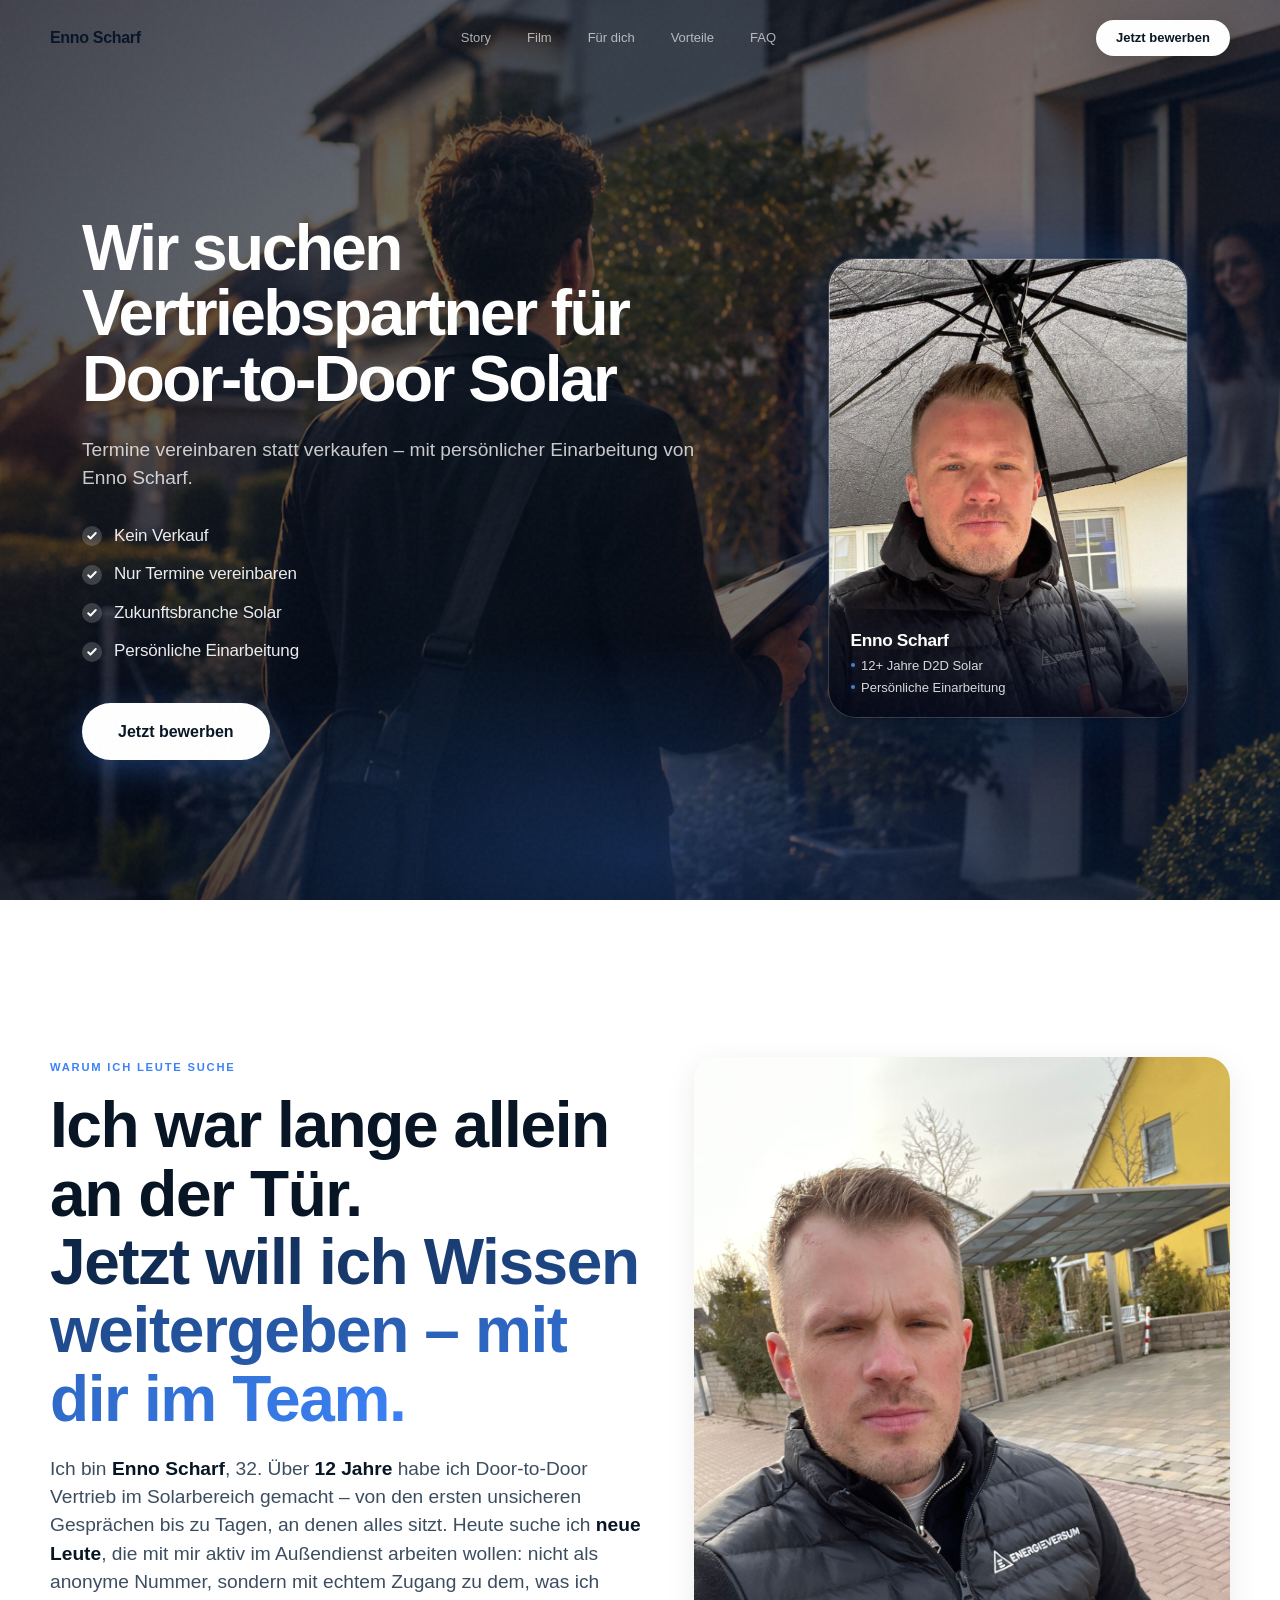
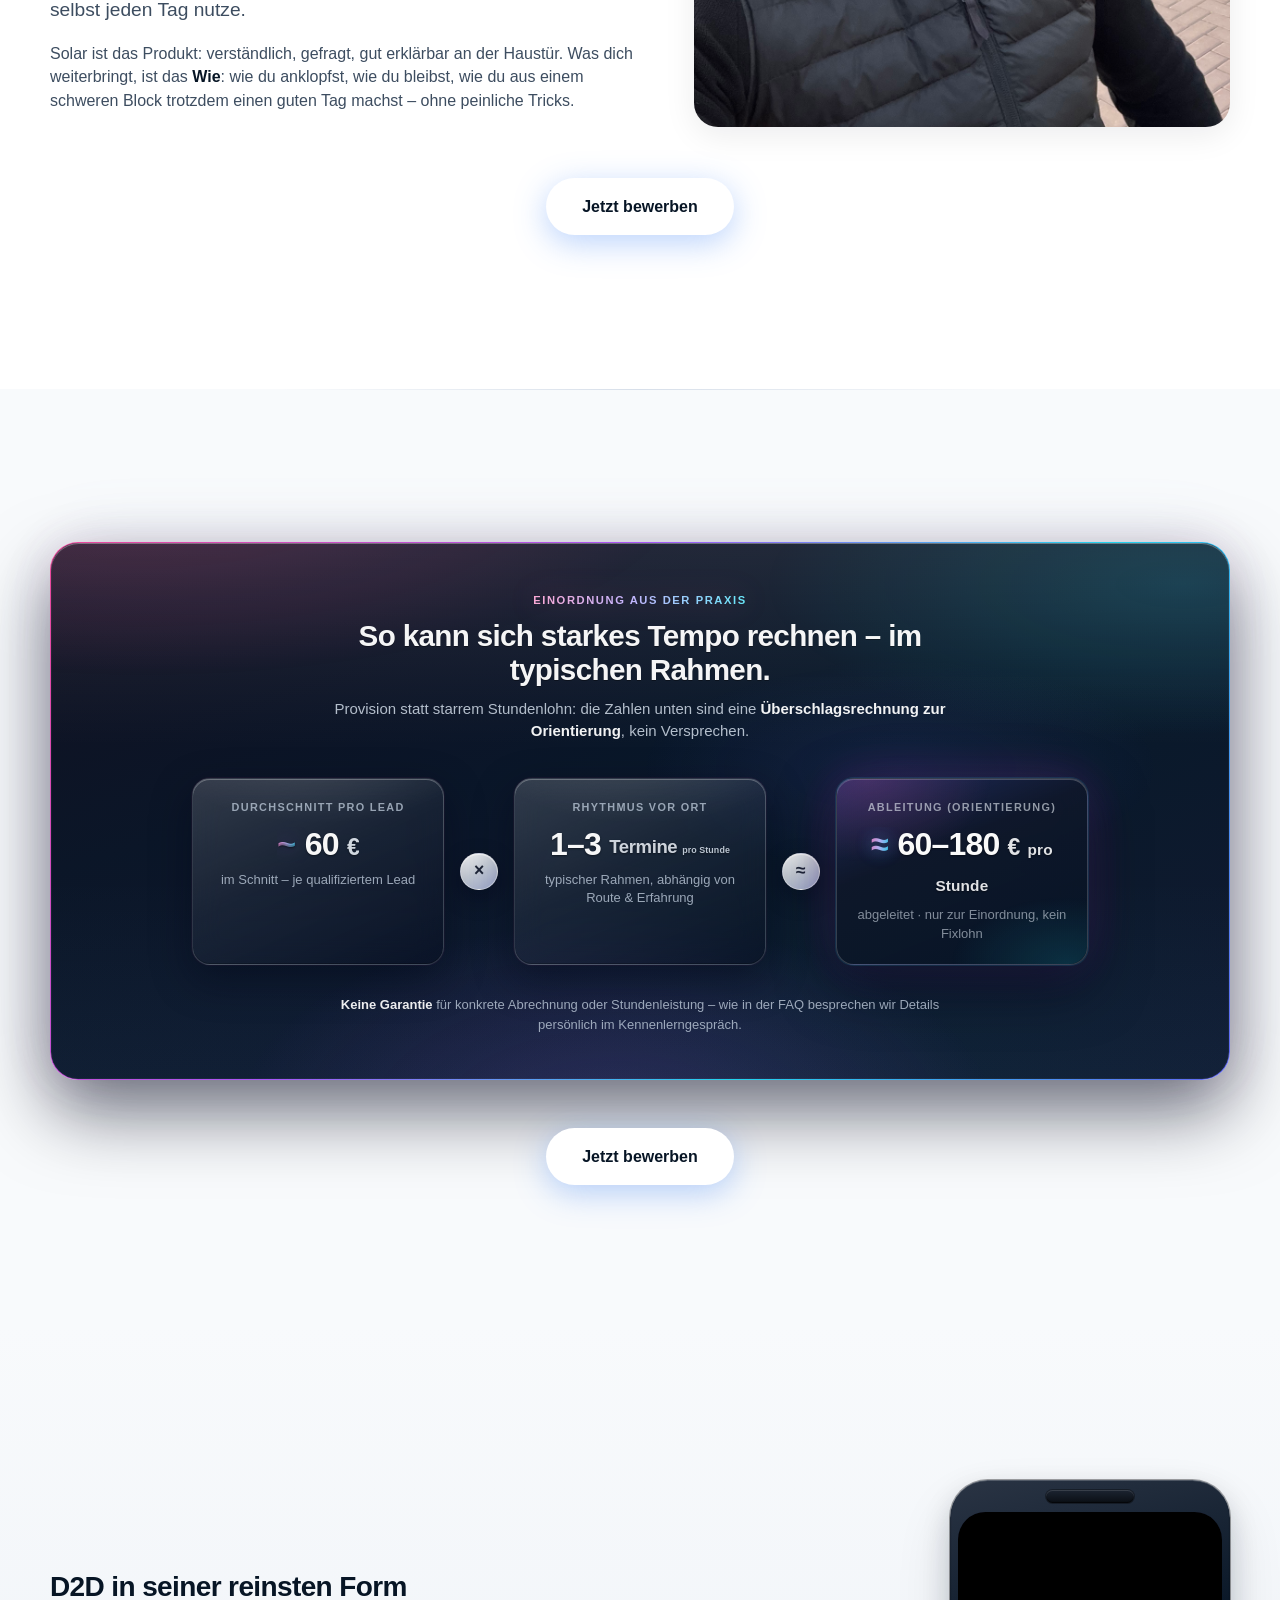
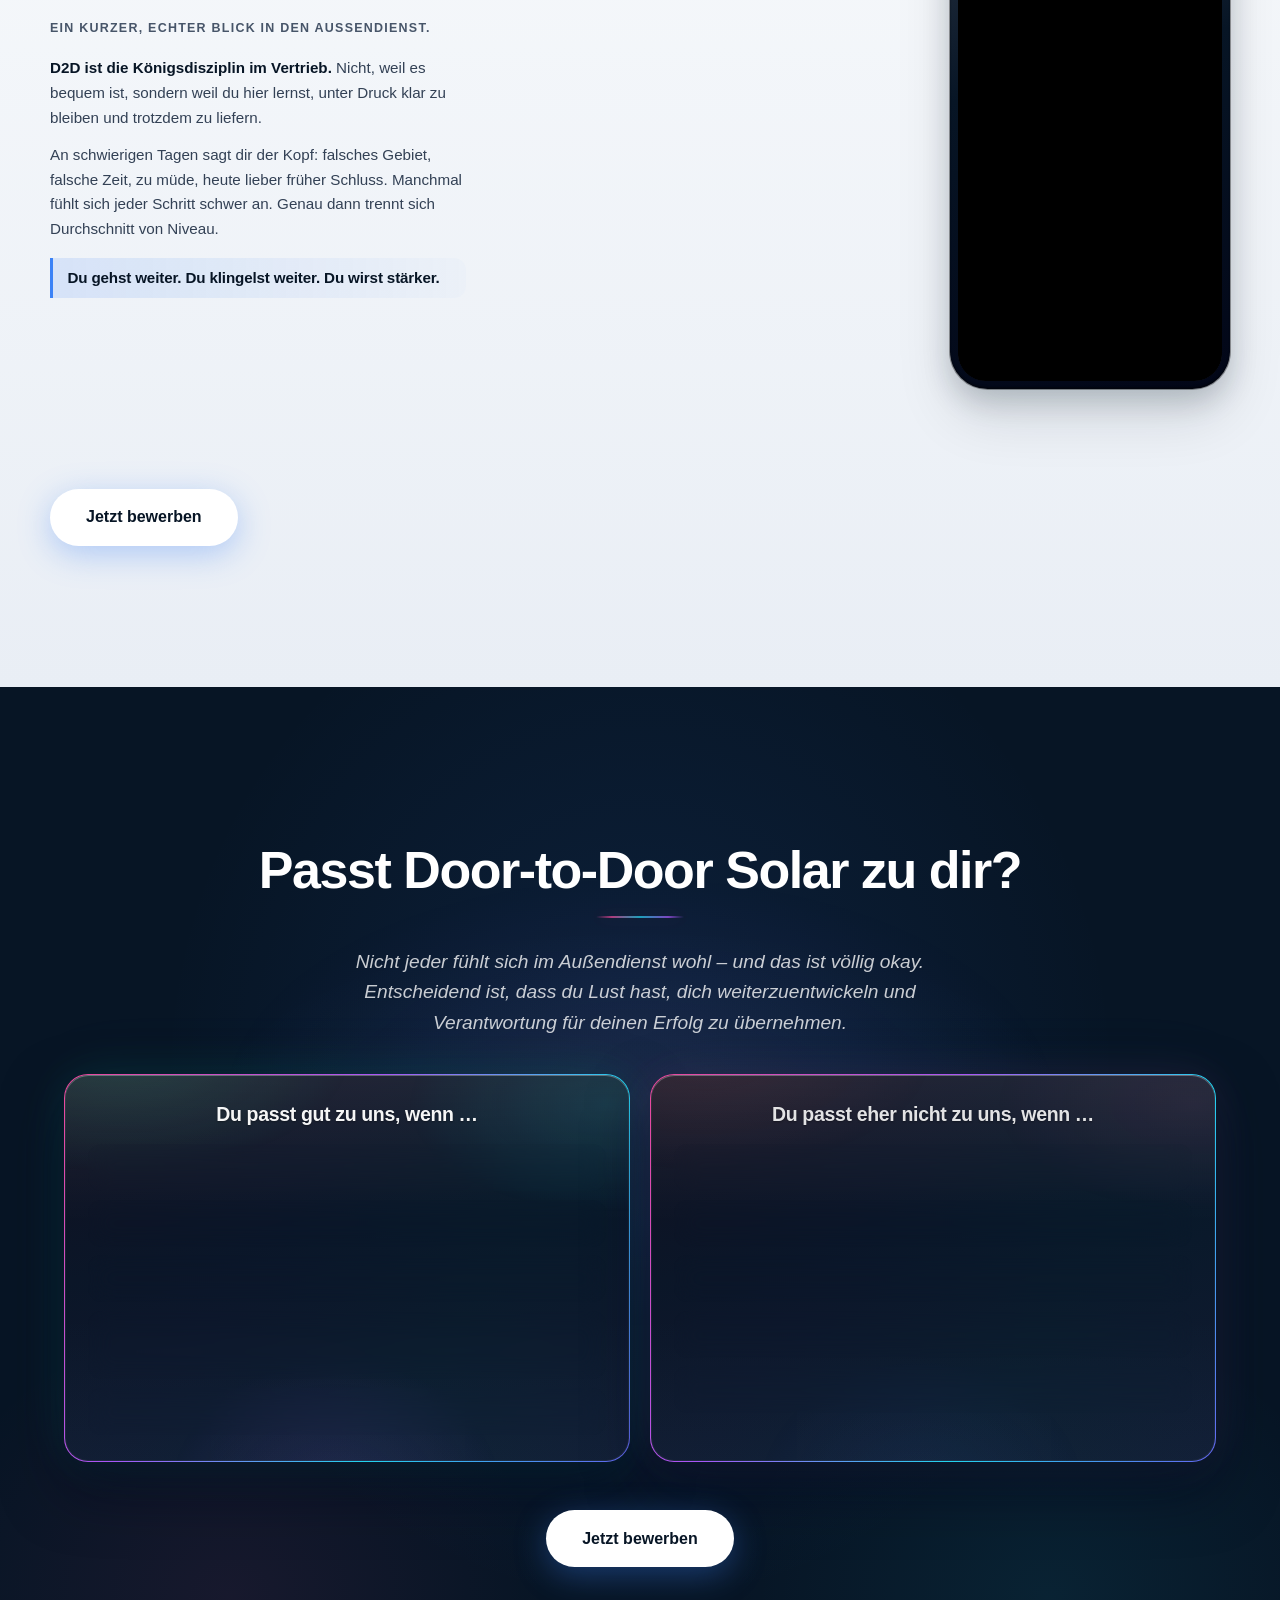
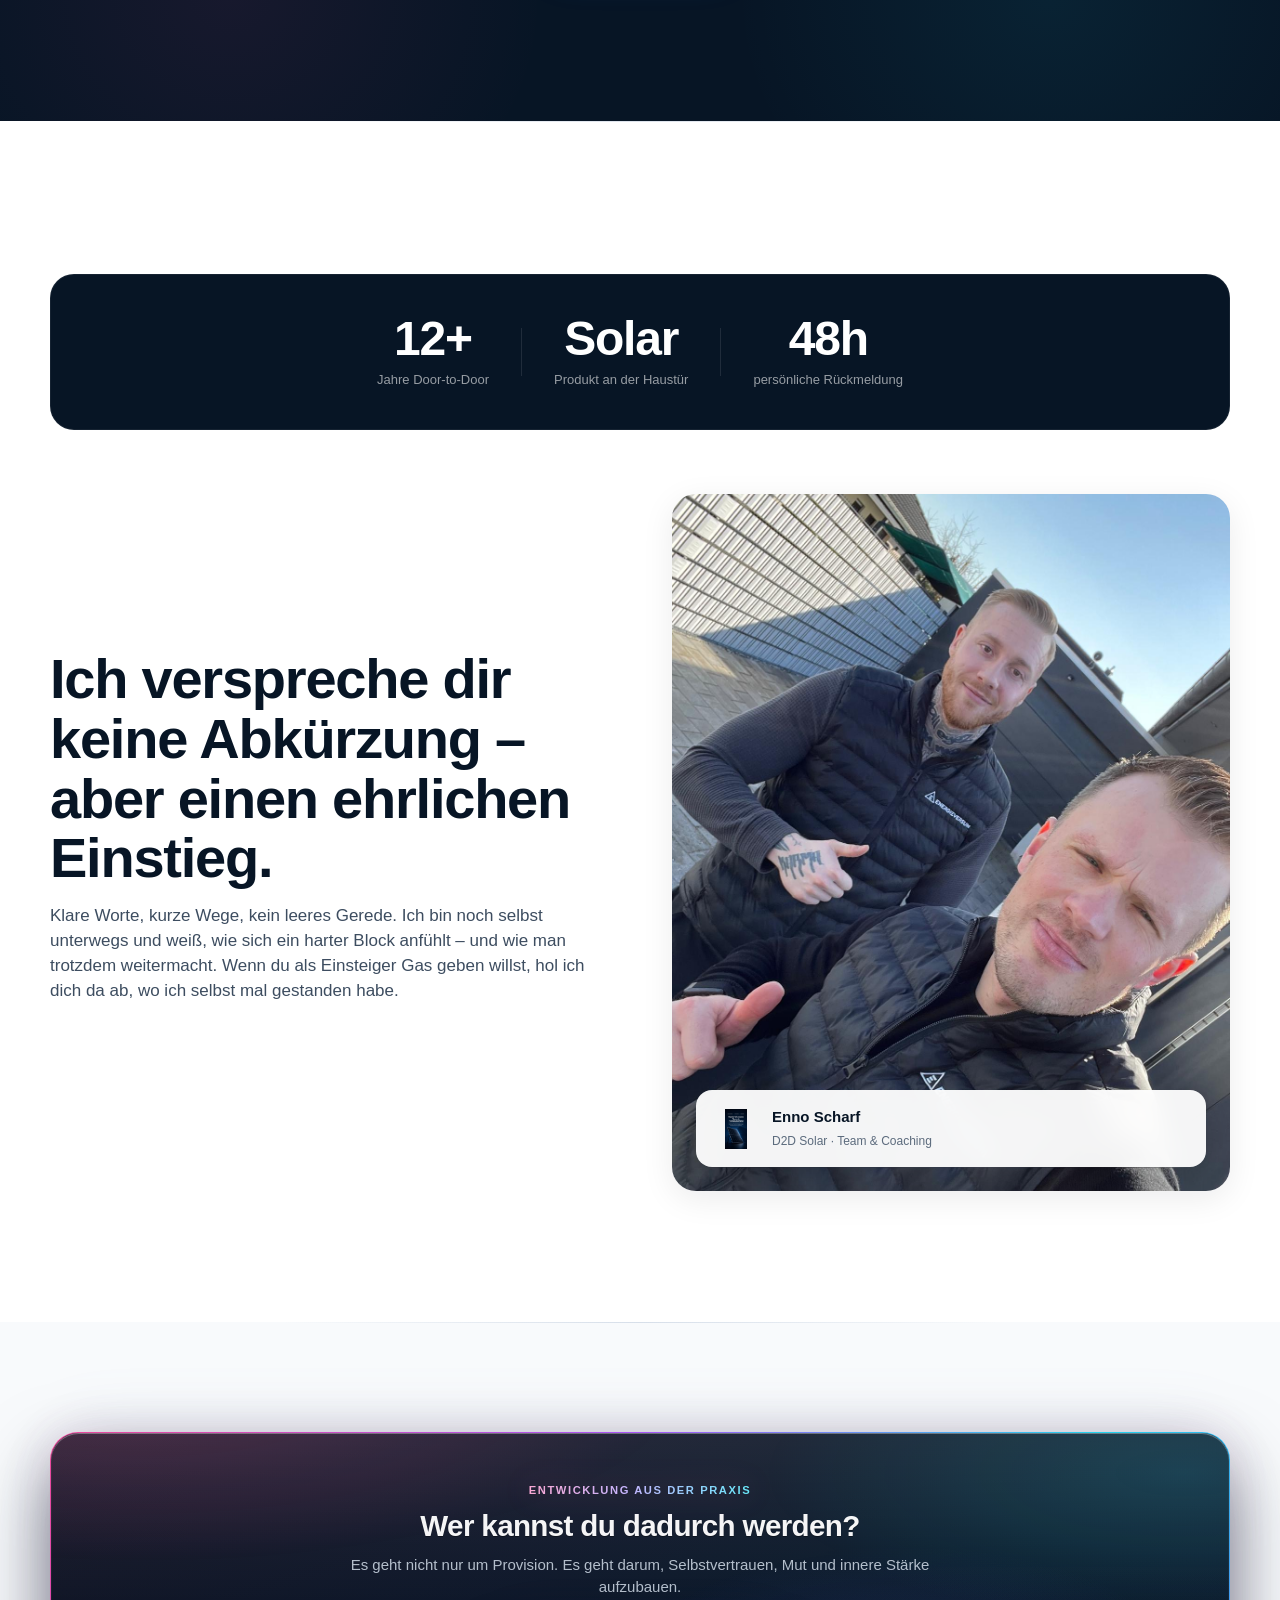
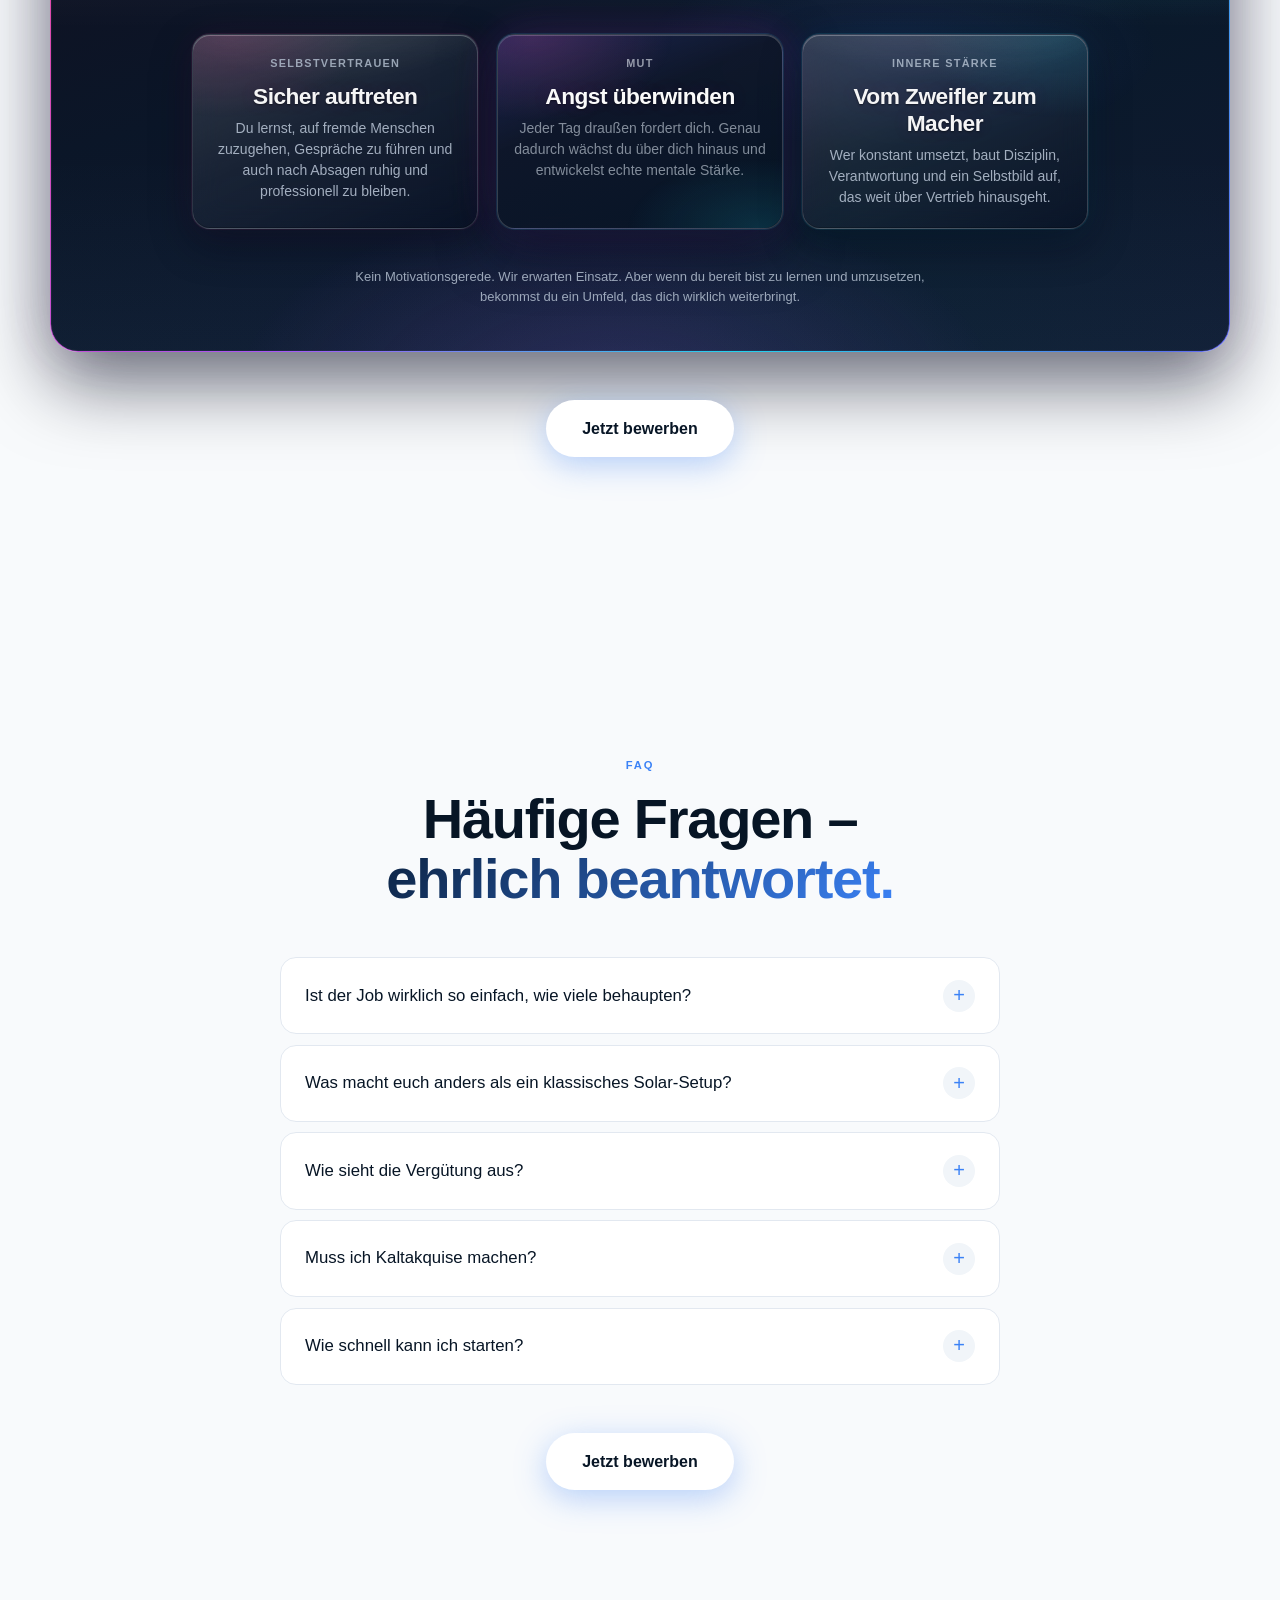
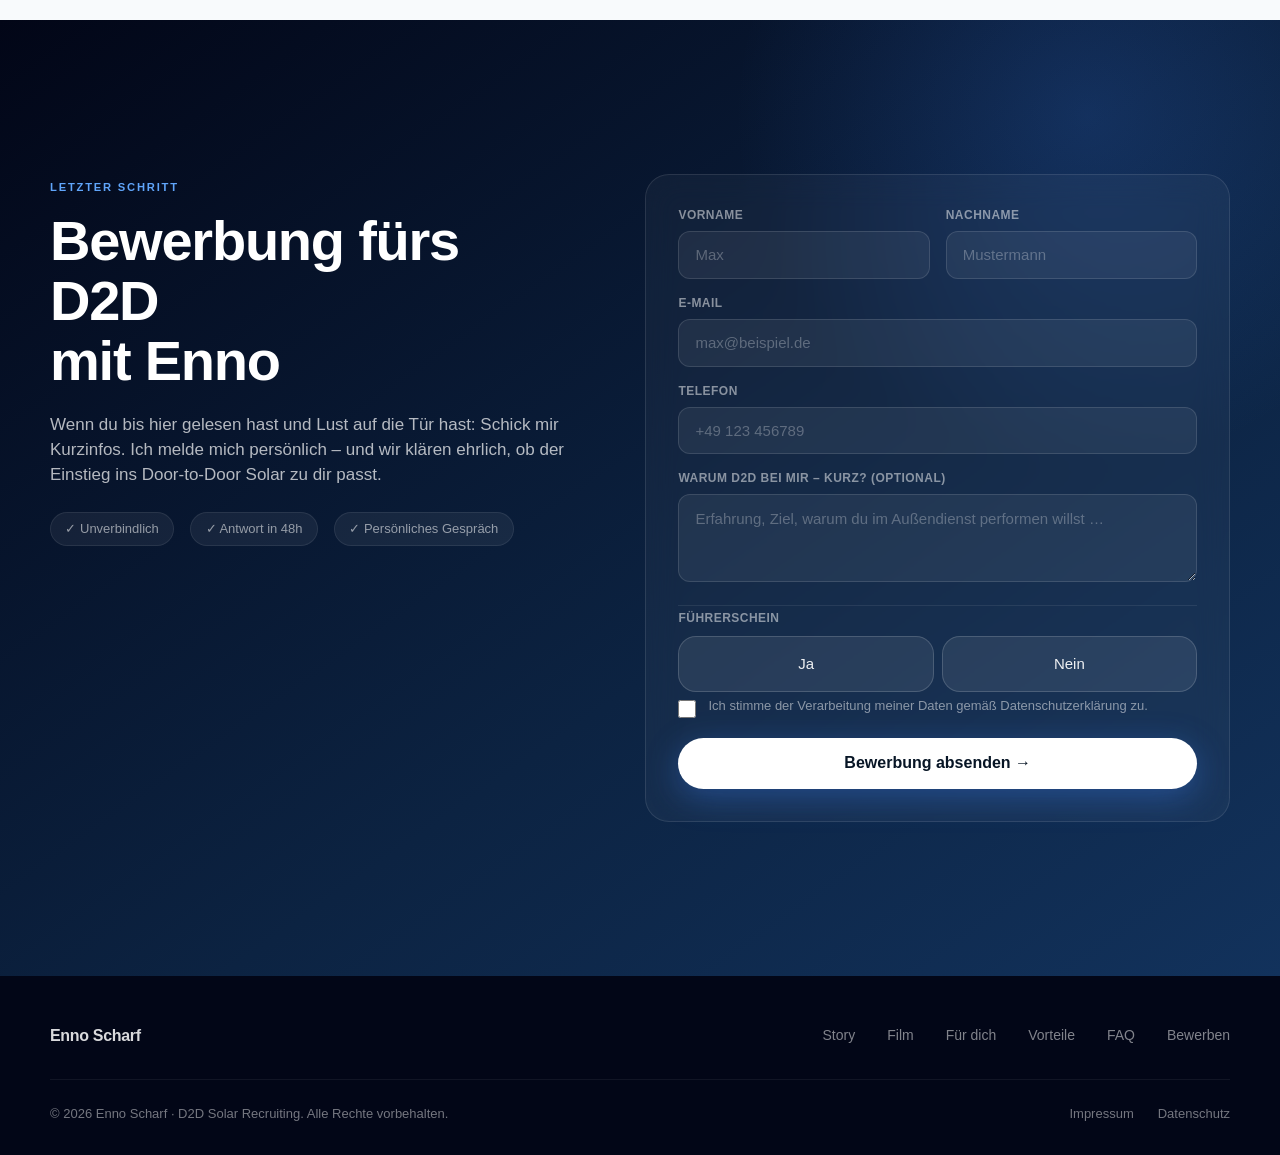
==== commit 07461bd5: "Update index.html" ====
--- a/index.html
+++ b/index.html
@@ -113,7 +113,7 @@
             <div class="hero__portrait-card">
               <div class="hero__portrait-media">
                 <img
-                  src="images/Scharf.jpg"
+                  src="Scharf.jpg"
                   alt="Enno Scharf – Door-to-Door Solar Vertrieb"
                   width="640"
                   height="800"
@@ -153,7 +153,7 @@
           </div>
           <figure class="editorial__visual">
             <img
-              src="images/Scharf2.jpg"
+              src="Scharf2.jpg"
               alt="Enno Scharf – Door-to-Door Solar im Außendienst"
               width="1544"
               height="1158"
--- a/style.css
+++ b/style.css
@@ -317,7 +317,7 @@
   min-height: 100dvh;
   display: flex;
   align-items: center;
-  overflow: hidden;
+  overflow-x: hidden;
 }
 
 .hero__bg {
@@ -334,6 +334,7 @@
   object-fit: cover;
   object-position: center center;
   transform-origin: center center;
+  filter: brightness(1.08);
 }
 
 .hero__mesh {
@@ -364,13 +365,13 @@
   inset: 0;
   background:
     linear-gradient(
-      180deg,
-      rgba(2, 6, 23, 0.78) 0%,
-      rgba(7, 21, 37, 0.42) 38%,
-      rgba(2, 6, 23, 0.55) 62%,
-      rgba(12, 35, 66, 0.88) 100%
+      105deg,
+      rgba(2, 6, 23, 0.62) 0%,
+      rgba(7, 21, 37, 0.48) 42%,
+      rgba(2, 6, 23, 0.32) 68%,
+      rgba(12, 35, 66, 0.52) 100%
     ),
-    radial-gradient(ellipse 120% 90% at 50% 35%, rgba(2, 6, 23, 0.35) 0%, rgba(2, 6, 23, 0.72) 72%);
+    radial-gradient(ellipse 120% 90% at 32% 38%, rgba(2, 6, 23, 0.15) 0%, rgba(2, 6, 23, 0.42) 72%);
   pointer-events: none;
 }
 
@@ -502,99 +503,303 @@
 .hero__content {
   position: relative;
   z-index: 1;
+  max-width: 1180px;
   width: 100%;
-  padding: calc(var(--nav-height) + 1rem) 0 1rem;
-  text-align: center;
+  margin: 0 auto;
+  padding: calc(var(--nav-height) + clamp(1.5rem, 4vh, 3rem)) 32px clamp(1.5rem, 4vh, 2.5rem);
+}
+
+.hero__layout {
+  display: grid;
+  grid-template-columns: minmax(0, 1fr) 380px;
+  gap: 64px;
+  align-items: center;
+}
+
+.hero__copy {
+  display: flex;
+  flex-direction: column;
+  text-align: left;
+  min-width: 0;
+  max-width: 720px;
 }
 
 .hero__title {
   font-family: var(--font-sans);
-  font-size: clamp(1.85rem, 5vw + 0.85rem, 6rem);
+  font-size: clamp(3.2rem, 5vw, 5.2rem);
   font-weight: 600;
-  letter-spacing: -0.028em;
-  line-height: 1.04;
-  color: var(--white);
-  margin-bottom: clamp(0.65rem, 1.5vw + 0.35rem, 1.85rem);
-}
-
-.hero__title em {
-  font-style: normal;
-  background: linear-gradient(135deg, var(--white) 30%, var(--accent-bright) 100%);
-  -webkit-background-clip: text;
-  -webkit-text-fill-color: transparent;
-  background-clip: text;
-}
-
-.hero__subtitle {
-  font-size: clamp(0.8125rem, 1.65vw + 0.42rem, 1.25rem);
+  line-height: 1.02;
+  letter-spacing: -0.04em;
+  max-width: 720px;
+  color: #fff;
+  margin-bottom: clamp(1rem, 2vw, 1.5rem);
+}
+
+.hero__subhead {
+  font-size: 1.2rem;
   font-weight: 400;
-  color: rgba(255, 255, 255, 0.72);
-  max-width: 40rem;
-  margin-inline: auto;
-  margin-bottom: clamp(0.85rem, 2vw + 0.5rem, 2.35rem);
-  line-height: 1.34;
-}
-
-.hero__subtitle--stack p {
-  margin: 0 0 0.5rem;
-}
-
-.hero__subtitle--stack p:last-child {
-  margin-bottom: 0;
-}
-
-/* Hero desktop / mobile copy */
-.desktop-only { display: block; }
-.mobile-only { display: none; }
+  line-height: 1.45;
+  color: rgba(255, 255, 255, 0.78);
+  max-width: 620px;
+  margin-bottom: clamp(1.5rem, 2.5vw, 2.25rem);
+}
+
+.hero__benefits {
+  display: flex;
+  flex-direction: column;
+  gap: clamp(0.65rem, 1.2vw, 0.85rem);
+  margin-bottom: clamp(1.75rem, 3vw, 2.5rem);
+  max-width: 620px;
+}
+
+.hero__benefit {
+  display: flex;
+  align-items: center;
+  gap: 0.75rem;
+  font-size: clamp(0.9375rem, 0.45vw + 0.85rem, 1.0625rem);
+  font-weight: 500;
+  letter-spacing: -0.01em;
+  color: rgba(255, 255, 255, 0.92);
+}
+
+.hero__check {
+  flex-shrink: 0;
+  display: inline-flex;
+}
+
+.hero__check svg {
+  display: block;
+}
+
+.hero__portrait {
+  margin: 0;
+  justify-self: center;
+  width: 360px;
+  max-width: 100%;
+  position: relative;
+  z-index: 1;
+}
+
+.hero__portrait::before {
+  content: "";
+  position: absolute;
+  inset: -18%;
+  background:
+    radial-gradient(ellipse 70% 65% at 50% 45%, rgba(59, 130, 246, 0.36) 0%, transparent 68%),
+    radial-gradient(ellipse 55% 50% at 50% 72%, rgba(26, 68, 128, 0.28) 0%, transparent 62%);
+  filter: blur(34px);
+  opacity: 0.92;
+  z-index: -1;
+  pointer-events: none;
+}
+
+.hero__portrait-card {
+  position: relative;
+  width: 360px;
+  height: 460px;
+  max-width: 100%;
+  border-radius: 28px;
+  overflow: hidden;
+  isolation: isolate;
+  background: rgba(7, 21, 37, 0.35);
+  border: 1px solid rgba(255, 255, 255, 0.14);
+  box-shadow:
+    0 2px 6px rgba(0, 0, 0, 0.14),
+    0 16px 40px rgba(0, 0, 0, 0.26),
+    0 36px 72px rgba(2, 6, 23, 0.42),
+    -10px 20px 56px rgba(26, 68, 128, 0.28),
+    0 0 0 1px rgba(255, 255, 255, 0.05) inset,
+    0 0 52px rgba(59, 130, 246, 0.16);
+}
+
+.hero__portrait-card::before {
+  content: "";
+  position: absolute;
+  inset: 0;
+  border-radius: inherit;
+  padding: 1px;
+  background: linear-gradient(
+    148deg,
+    rgba(255, 255, 255, 0.42) 0%,
+    rgba(96, 165, 250, 0.34) 38%,
+    rgba(59, 130, 246, 0.12) 62%,
+    rgba(255, 255, 255, 0.08) 100%
+  );
+  -webkit-mask:
+    linear-gradient(#fff 0 0) content-box,
+    linear-gradient(#fff 0 0);
+  mask:
+    linear-gradient(#fff 0 0) content-box,
+    linear-gradient(#fff 0 0);
+  -webkit-mask-composite: xor;
+  mask-composite: exclude;
+  pointer-events: none;
+  z-index: 3;
+}
+
+.hero__portrait-media {
+  position: absolute;
+  inset: 0;
+  overflow: hidden;
+  border-radius: inherit;
+}
+
+.hero__portrait-card img {
+  display: block;
+  width: 100%;
+  height: 100%;
+  max-width: none;
+  object-fit: cover;
+  object-position: center 20%;
+  image-rendering: auto;
+  transform: none;
+  -webkit-backface-visibility: hidden;
+  backface-visibility: hidden;
+}
+
+.hero__portrait-caption {
+  position: absolute;
+  left: 0;
+  right: 0;
+  bottom: 0;
+  z-index: 4;
+  display: flex;
+  flex-direction: column;
+  gap: 0.28rem;
+  padding: 2.75rem 1.35rem 1.3rem;
+  background:
+    linear-gradient(180deg, transparent 0%, rgba(2, 6, 23, 0.55) 32%, rgba(2, 6, 23, 0.92) 100%);
+  color: #fff;
+  font-size: 0.875rem;
+  line-height: 1.35;
+}
+
+.hero__portrait-caption strong {
+  font-size: 1.08rem;
+  font-weight: 600;
+  letter-spacing: -0.02em;
+}
+
+.hero__portrait-caption span {
+  display: flex;
+  align-items: center;
+  gap: 0.4rem;
+  color: rgba(255, 255, 255, 0.84);
+  font-size: 0.8125rem;
+}
+
+.hero__portrait-caption span::before {
+  content: "";
+  flex-shrink: 0;
+  width: 4px;
+  height: 4px;
+  border-radius: 50%;
+  background: rgba(96, 165, 250, 0.75);
+  box-shadow: 0 0 6px rgba(59, 130, 246, 0.45);
+}
+
+.hero__portrait.reveal {
+  transform: none;
+  transition: opacity 0.88s var(--ease);
+}
+
+.hero__portrait.reveal.is-visible {
+  transform: none;
+}
 
 .hero__actions {
   display: flex;
   flex-wrap: wrap;
-  gap: 0.625rem;
+  gap: 0.75rem;
+  justify-content: flex-start;
+}
+
+.hero__actions .btn {
+  min-height: 48px;
+}
+
+.section-cta {
+  display: flex;
   justify-content: center;
-}
-
-.hero__actions .btn {
-  min-height: 44px;
-}
-
-@media (min-width: 1200px) and (min-height: 800px) {
+  margin-top: clamp(2rem, 4vw, 3rem);
+}
+
+.section-cta .btn {
+  min-height: 48px;
+}
+
+@media (max-width: 768px) {
   .hero__content {
-    padding: calc(var(--nav-height) + 2.75rem) 0 3.25rem;
-  }
-
-  .hero__subtitle--stack p {
-    margin: 0 0 1rem;
+    padding-left: 20px;
+    padding-right: 20px;
+  }
+
+  .hero__layout {
+    grid-template-columns: 1fr;
+    gap: clamp(1.75rem, 5vw, 2.5rem);
+  }
+
+  .hero__copy {
+    text-align: center;
+    align-items: center;
+    max-width: 100%;
+  }
+
+  .hero__title {
+    font-size: clamp(2rem, 8.5vw, 2.85rem);
+    line-height: 1.06;
+    max-width: 100%;
+    display: -webkit-box;
+    -webkit-box-orient: vertical;
+    -webkit-line-clamp: 3;
+    overflow: hidden;
+  }
+
+  .hero__subhead {
+    font-size: clamp(1rem, 3.8vw, 1.125rem);
+    max-width: 100%;
+    margin-inline: auto;
+  }
+
+  .hero__benefits {
+    margin-inline: auto;
+    max-width: 100%;
+  }
+
+  .hero__benefit {
+    justify-content: center;
+    text-align: left;
+    width: min(100%, 20rem);
+  }
+
+  .hero__portrait {
+    justify-self: center;
+    width: min(360px, 78vw);
+  }
+
+  .hero__portrait-card {
+    width: 100%;
+    height: auto;
+    aspect-ratio: 360 / 460;
   }
 
   .hero__actions {
-    gap: 1rem;
-  }
-}
-
-@media (max-height: 700px) {
-  .hero__content {
-    padding: calc(var(--nav-height) + 0.5rem) 0 0.5rem;
-  }
-
-  .hero__title {
-    font-size: clamp(1.45rem, 3.8vw + 0.65rem, 3.75rem);
-    line-height: 1.03;
-    margin-bottom: 0.45rem;
-  }
-
-  .hero__subtitle {
-    font-size: clamp(0.75rem, 1.35vw + 0.38rem, 1.0625rem);
-    line-height: 1.3;
-    margin-bottom: 0.55rem;
-  }
-
-  .hero__subtitle--stack p {
-    margin: 0 0 0.3rem;
-  }
-
-  .hero__actions {
-    gap: 0.5rem;
+    justify-content: center;
+    flex-direction: column;
+    width: 100%;
+  }
+
+  .hero__actions .btn {
+    width: 100%;
+  }
+
+  .section-cta {
+    flex-direction: column;
+    width: 100%;
+  }
+
+  .section-cta .btn {
+    width: 100%;
   }
 }
 
@@ -620,26 +825,51 @@
 
 .editorial--light { background: var(--white); }
 
-.editorial--dark {
-  background: var(--navy-900);
-  color: rgba(255, 255, 255, 0.7);
-  position: relative;
-  overflow: hidden;
-}
-
-.editorial--dark::before {
-  content: '';
-  position: absolute;
-  top: 0;
-  right: -10%;
-  width: 50%;
-  height: 100%;
-  background: radial-gradient(ellipse at center, rgba(59, 130, 246, 0.12) 0%, transparent 70%);
-  pointer-events: none;
-}
-
 .editorial__copy--solo {
   max-width: min(44rem, 100%);
+}
+
+.editorial__intro {
+  display: grid;
+  grid-template-columns: minmax(0, 1.05fr) minmax(0, 0.95fr);
+  gap: clamp(2rem, 4vw, 4rem);
+  align-items: center;
+}
+
+.editorial__intro .editorial__copy {
+  max-width: min(44rem, 100%);
+}
+
+.editorial__visual {
+  margin: 0;
+  border-radius: 24px;
+  overflow: hidden;
+  aspect-ratio: 4 / 5;
+  box-shadow: 0 8px 32px rgba(2, 6, 23, 0.08);
+  transition: box-shadow 0.6s var(--ease);
+}
+
+@media (hover: hover) and (pointer: fine) {
+  .editorial__visual:hover {
+    box-shadow:
+      0 12px 40px rgba(2, 6, 23, 0.1),
+      0 36px 72px rgba(2, 6, 23, 0.06);
+  }
+}
+
+.editorial__visual img {
+  display: block;
+  width: 100%;
+  height: 100%;
+  object-fit: cover;
+  object-position: center top;
+  transition: transform 1s var(--ease);
+}
+
+@media (hover: hover) {
+  .editorial__visual:hover img {
+    transform: scale(1.04);
+  }
 }
 
 .editorial__lead {
@@ -672,85 +902,6 @@
   padding-left: 1.25rem;
   border-left: 3px solid var(--accent);
   margin-top: 1.5rem !important;
-}
-
-.editorial--dark .editorial__closing {
-  color: rgba(255, 255, 255, 0.93) !important;
-  border-left-color: var(--accent-bright);
-}
-
-/* Pull quote */
-.pull-quote {
-  font-family: var(--font-sans);
-  font-size: clamp(1.75rem, 4vw, 3rem);
-  font-weight: 600;
-  line-height: 1.15;
-  letter-spacing: -0.022em;
-  color: var(--white);
-  text-align: center;
-  max-width: min(38rem, 92%);
-  margin: 0 auto 3.5rem;
-  position: relative;
-}
-
-.pull-quote__mark {
-  display: block;
-  font-size: 4rem;
-  line-height: 0.5;
-  color: var(--accent);
-  opacity: 0.6;
-}
-
-.pull-quote__text {
-  display: block;
-  margin: 0.25rem 0 0.75rem;
-}
-
-.pull-quote__mark--end { margin-top: 0.5rem; }
-
-.editorial__split {
-  display: grid;
-  grid-template-columns: 1fr 1fr;
-  gap: 3rem;
-  margin-bottom: 2.5rem;
-}
-
-.editorial__body--light p { color: rgba(255, 255, 255, 0.72); line-height: 1.47; }
-.editorial__body--light strong { color: var(--white); }
-
-.highlight-num { color: var(--accent-bright); }
-
-.pill-row {
-  display: flex;
-  flex-wrap: wrap;
-  gap: 0.6rem;
-  justify-content: center;
-}
-
-.pill {
-  font-size: 0.8125rem;
-  font-weight: 500;
-  padding: 0.5rem 1.1rem;
-  border-radius: 100px;
-  background: rgba(255, 255, 255, 0.06);
-  border: 1px solid rgba(255, 255, 255, 0.1);
-  color: rgba(255, 255, 255, 0.75);
-  transition:
-    background var(--dur-md) var(--ease),
-    border-color var(--dur-md) var(--ease),
-    color var(--dur-md) var(--ease),
-    transform var(--dur-md) var(--ease),
-    box-shadow var(--dur-md) var(--ease);
-}
-
-@media (hover: hover) and (pointer: fine) {
-  .pill:hover {
-    background: rgba(255, 255, 255, 0.1);
-    border-color: rgba(255, 255, 255, 0.16);
-    color: rgba(255, 255, 255, 0.9);
-    transform: translateY(-1px);
-    box-shadow: 0 6px 20px rgba(2, 6, 23, 0.2);
-  }
 }
 
 /* ─── Phone showcase (Intro-Film) ───────────────────────────── */
@@ -962,8 +1113,14 @@
   }
 }
 
-/* Recruit – Für dich */
+/* Recruit – Für dich (glass / neon — shared iris tokens with lead-econ) */
 .editorial--recruit {
+  --lead-iris-a: #ec4899;
+  --lead-iris-b: #a855f7;
+  --lead-iris-c: #22d3ee;
+  --lead-iris-d: #6366f1;
+  --lead-glass-top: rgba(255, 255, 255, 0.16);
+  --lead-glass-mid: rgba(255, 255, 255, 0.05);
   background: var(--navy-900);
   color: rgba(255, 255, 255, 0.7);
   position: relative;
@@ -973,91 +1130,376 @@
 .editorial--recruit::before {
   content: '';
   position: absolute;
-  top: 0;
-  right: -10%;
-  width: 50%;
-  height: 100%;
-  background: radial-gradient(ellipse at center, rgba(59, 130, 246, 0.12) 0%, transparent 70%);
+  inset: 0;
+  background:
+    radial-gradient(ellipse 55% 75% at 50% 38%, rgba(59, 130, 246, 0.11) 0%, transparent 68%),
+    radial-gradient(ellipse 38% 42% at 18% 88%, rgba(236, 72, 153, 0.07) 0%, transparent 65%),
+    radial-gradient(ellipse 38% 42% at 82% 88%, rgba(34, 211, 238, 0.07) 0%, transparent 65%);
   pointer-events: none;
 }
 
 .editorial--recruit .container {
   position: relative;
   z-index: 1;
+  max-width: min(72rem, calc(100% - 2rem));
+  margin-inline: auto;
 }
 
 .recruit-panel {
-  max-width: 560px;
+  position: relative;
+  max-width: min(72rem, 100%);
+  margin-inline: auto;
+}
+
+.recruit-panel::before {
+  content: '';
+  position: absolute;
+  top: 42%;
+  left: 50%;
+  transform: translate(-50%, -50%);
+  width: min(92%, 52rem);
+  height: clamp(18rem, 55vw, 28rem);
+  background:
+    radial-gradient(ellipse at center, rgba(236, 72, 153, 0.07) 0%, rgba(168, 85, 247, 0.04) 38%, transparent 72%),
+    radial-gradient(ellipse 80% 60% at 50% 50%, rgba(34, 211, 238, 0.05) 0%, transparent 65%);
+  pointer-events: none;
+  z-index: 0;
+}
+
+.recruit-panel > * {
+  position: relative;
+  z-index: 1;
 }
 
 .recruit-panel__title {
   font-family: var(--font-sans);
-  font-size: clamp(2.65rem, 5.5vw, 4.25rem);
+  font-size: clamp(2rem, 4.5vw, 3.25rem);
   font-weight: 600;
   letter-spacing: -0.028em;
-  line-height: 1.07;
+  line-height: 1.12;
   color: var(--white);
-  margin-bottom: 2rem;
-}
-
-.recruit-panel__quote {
+  text-align: center;
+  margin-bottom: clamp(1.35rem, 2.5vw, 1.65rem);
+  padding-bottom: 0.15rem;
+}
+
+.recruit-panel__title::after {
+  content: '';
+  display: block;
+  width: min(5.5rem, 42%);
+  height: 2px;
+  margin: clamp(0.85rem, 2vw, 1.1rem) auto 0;
+  border-radius: 999px;
+  background: linear-gradient(
+    90deg,
+    transparent,
+    var(--lead-iris-a) 18%,
+    var(--lead-iris-c) 50%,
+    var(--lead-iris-b) 82%,
+    transparent
+  );
+  opacity: 0.72;
+  box-shadow: 0 0 18px rgba(236, 72, 153, 0.22), 0 0 32px rgba(34, 211, 238, 0.12);
+}
+
+.recruit-panel__intro {
+  font-size: clamp(1.05rem, 2vw, 1.2rem);
+  line-height: 1.58;
+  color: rgba(255, 255, 255, 0.78);
+  text-align: center;
+  margin-inline: auto;
+  margin-bottom: clamp(1.75rem, 3.5vw, 2.25rem);
+  max-width: min(54ch, 92%);
+}
+
+.recruit-panel__intro em {
+  font-style: italic;
+  font-weight: 400;
+}
+
+.recruit__grid {
+  display: grid;
+  grid-template-columns: 1fr;
+  gap: clamp(0.85rem, 2vw, 1.25rem);
+  align-items: stretch;
+  width: 100%;
+  margin-inline: auto;
+  text-align: left;
+}
+
+@media (min-width: 768px) {
+  .recruit__grid {
+    grid-template-columns: repeat(2, minmax(0, 1fr));
+    max-width: 100%;
+  }
+}
+
+.recruit-fit-card {
   position: relative;
-  padding: 1.5rem 0 1.5rem 1.5rem;
-  margin-bottom: 1.5rem;
-  border-left: 3px solid var(--accent);
-}
-
-.recruit-panel__quote p {
+  border-radius: clamp(18px, 2.5vw, 24px);
+  padding: clamp(1.25rem, 2.5vw, 1.65rem) clamp(1.1rem, 2vw, 1.45rem);
+  border: 1.5px solid transparent;
+  background:
+    linear-gradient(168deg, rgba(10, 14, 28, 0.97) 0%, rgba(7, 21, 37, 0.98) 42%, rgba(15, 23, 42, 0.96) 100%) padding-box,
+    linear-gradient(125deg, var(--lead-iris-a), var(--lead-iris-b) 38%, var(--lead-iris-c) 68%, var(--lead-iris-d)) border-box;
+  background-origin: padding-box, border-box;
+  background-clip: padding-box, border-box;
+  box-shadow:
+    0 1px 0 rgba(255, 255, 255, 0.1) inset,
+    0 0 0 1px rgba(255, 255, 255, 0.04) inset,
+    0 24px 56px rgba(2, 6, 23, 0.48),
+    0 0 40px rgba(236, 72, 153, 0.08),
+    0 0 64px rgba(34, 211, 238, 0.05);
+  overflow: hidden;
+  transition:
+    transform 0.5s var(--ease),
+    box-shadow 0.5s var(--ease);
+}
+
+.recruit-fit-card::before {
+  content: '';
+  position: absolute;
+  inset: -2px;
+  background:
+    radial-gradient(ellipse 85% 65% at 8% -10%, rgba(236, 72, 153, 0.18), transparent 55%),
+    radial-gradient(ellipse 70% 55% at 96% 8%, rgba(34, 211, 238, 0.12), transparent 52%),
+    radial-gradient(ellipse 60% 70% at 48% 108%, rgba(168, 85, 247, 0.16), transparent 55%);
+  opacity: 0.85;
+  pointer-events: none;
+  transition: opacity 0.5s var(--ease);
+}
+
+.recruit-fit-card::after {
+  content: '';
+  position: absolute;
+  inset: 0;
+  border-radius: inherit;
+  background: linear-gradient(180deg, rgba(255, 255, 255, 0.08) 0%, transparent 38%, transparent 62%, rgba(34, 211, 238, 0.03) 100%);
+  box-shadow: inset 0 1px 0 rgba(255, 255, 255, 0.18);
+  pointer-events: none;
+}
+
+.recruit-fit-card > * {
+  position: relative;
+  z-index: 1;
+}
+
+.recruit-fit-card--yes::before {
+  background:
+    radial-gradient(ellipse 80% 60% at 10% -5%, rgba(52, 211, 153, 0.2), transparent 52%),
+    radial-gradient(ellipse 70% 55% at 96% 8%, rgba(34, 211, 238, 0.14), transparent 52%),
+    radial-gradient(ellipse 55% 65% at 48% 108%, rgba(168, 85, 247, 0.14), transparent 55%);
+}
+
+.recruit-fit-card--no::before {
+  background:
+    radial-gradient(ellipse 80% 60% at 10% -5%, rgba(248, 113, 113, 0.12), transparent 52%),
+    radial-gradient(ellipse 70% 55% at 96% 8%, rgba(236, 72, 153, 0.1), transparent 52%),
+    radial-gradient(ellipse 55% 65% at 48% 108%, rgba(99, 102, 241, 0.1), transparent 55%);
+  opacity: 0.75;
+}
+
+@media (hover: hover) and (pointer: fine) {
+  .recruit-fit-card:hover {
+    transform: translateY(-3px);
+  }
+
+  .recruit-fit-card--yes:hover {
+    box-shadow:
+      0 1px 0 rgba(255, 255, 255, 0.12) inset,
+      0 0 0 1px rgba(255, 255, 255, 0.06) inset,
+      0 28px 64px rgba(2, 6, 23, 0.52),
+      0 0 48px rgba(52, 211, 153, 0.12),
+      0 0 72px rgba(34, 211, 238, 0.1);
+  }
+
+  .recruit-fit-card--no:hover {
+    box-shadow:
+      0 1px 0 rgba(255, 255, 255, 0.1) inset,
+      0 0 0 1px rgba(255, 255, 255, 0.05) inset,
+      0 28px 64px rgba(2, 6, 23, 0.52),
+      0 0 44px rgba(248, 113, 113, 0.1),
+      0 0 64px rgba(236, 72, 153, 0.08);
+  }
+
+  .recruit-fit-card:hover::before {
+    opacity: 1;
+  }
+}
+
+.recruit-fit-card.reveal.is-visible {
+  box-shadow:
+    0 1px 0 rgba(255, 255, 255, 0.11) inset,
+    0 0 0 1px rgba(255, 255, 255, 0.05) inset,
+    0 26px 60px rgba(2, 6, 23, 0.5),
+    0 0 44px rgba(236, 72, 153, 0.1),
+    0 0 72px rgba(34, 211, 238, 0.07);
+}
+
+.recruit-fit-card--yes.reveal.is-visible {
+  box-shadow:
+    0 1px 0 rgba(255, 255, 255, 0.11) inset,
+    0 0 0 1px rgba(255, 255, 255, 0.05) inset,
+    0 26px 60px rgba(2, 6, 23, 0.5),
+    0 0 44px rgba(52, 211, 153, 0.1),
+    0 0 72px rgba(34, 211, 238, 0.07);
+}
+
+.recruit-fit-card__heading {
   font-family: var(--font-sans);
-  font-size: clamp(1.25rem, 2.5vw, 1.6rem);
-  font-weight: 500;
-  line-height: 1.35;
+  font-size: clamp(1.05rem, 2vw, 1.22rem);
+  font-weight: 600;
+  letter-spacing: -0.018em;
+  line-height: 1.28;
+  color: rgba(255, 255, 255, 0.96);
+  margin: 0 0 clamp(0.85rem, 1.8vw, 1.1rem);
+  text-align: center;
+  text-shadow: 0 1px 2px rgba(0, 0, 0, 0.35);
+}
+
+.recruit-fit-card--no .recruit-fit-card__heading {
+  color: rgba(255, 255, 255, 0.88);
+}
+
+.recruit-fit-card__list {
+  list-style: none;
+  margin: 0;
+  padding: 0;
+  display: flex;
+  flex-direction: column;
+  gap: 0.55rem;
+}
+
+.recruit-fit-card__item {
+  display: flex;
+  align-items: flex-start;
+  gap: 0.65rem;
+  padding: 0.65rem 0.75rem;
+  border-radius: 14px;
+  background:
+    linear-gradient(155deg, var(--lead-glass-top) 0%, var(--lead-glass-mid) 48%, rgba(2, 6, 23, 0.35) 100%);
+  border: 1px solid rgba(255, 255, 255, 0.12);
+  box-shadow:
+    inset 0 1px 0 rgba(255, 255, 255, 0.22),
+    inset 0 -1px 0 rgba(0, 0, 0, 0.18),
+    0 8px 24px rgba(2, 6, 23, 0.32);
+  backdrop-filter: blur(12px);
+  -webkit-backdrop-filter: blur(12px);
+  transition:
+    border-color var(--dur-md) var(--ease),
+    box-shadow var(--dur-md) var(--ease),
+    transform var(--dur-md) var(--ease);
+}
+
+@media (hover: hover) and (pointer: fine) {
+  .recruit-fit-card__item:hover {
+    border-color: rgba(255, 255, 255, 0.2);
+    transform: translateX(2px);
+  }
+
+  .recruit-fit-card--yes .recruit-fit-card__item:hover {
+    box-shadow:
+      inset 0 1px 0 rgba(255, 255, 255, 0.26),
+      inset 0 -1px 0 rgba(0, 0, 0, 0.18),
+      0 10px 28px rgba(2, 6, 23, 0.36),
+      0 0 24px rgba(52, 211, 153, 0.08);
+  }
+
+  .recruit-fit-card--no .recruit-fit-card__item:hover {
+    box-shadow:
+      inset 0 1px 0 rgba(255, 255, 255, 0.22),
+      inset 0 -1px 0 rgba(0, 0, 0, 0.18),
+      0 10px 28px rgba(2, 6, 23, 0.36),
+      0 0 20px rgba(248, 113, 113, 0.06);
+  }
+}
+
+.recruit-fit-card__badge {
+  flex-shrink: 0;
+  display: inline-flex;
+  align-items: center;
+  justify-content: center;
+  width: 1.45rem;
+  height: 1.45rem;
+  margin-top: 0.05rem;
+  border-radius: 999px;
+  font-size: 0.68rem;
+  font-weight: 700;
+  line-height: 1;
+  letter-spacing: 0;
+  border: 1px solid transparent;
+}
+
+.recruit-fit-card__badge--yes {
+  color: #6ee7b7;
+  background: rgba(52, 211, 153, 0.14);
+  border-color: rgba(52, 211, 153, 0.28);
+  box-shadow: 0 0 16px rgba(52, 211, 153, 0.18);
+}
+
+.recruit-fit-card__badge--no {
+  color: rgba(252, 165, 165, 0.92);
+  background: rgba(248, 113, 113, 0.12);
+  border-color: rgba(248, 113, 113, 0.22);
+  box-shadow: 0 0 14px rgba(248, 113, 113, 0.12);
+}
+
+.recruit-fit-card__text {
+  font-size: clamp(0.9rem, 1.6vw, 0.98rem);
+  line-height: 1.45;
+  font-weight: 450;
+  color: rgba(255, 255, 255, 0.86);
+}
+
+.recruit-fit-card--no .recruit-fit-card__text {
+  color: rgba(255, 255, 255, 0.68);
+}
+
+.recruit-fit-card__text strong {
+  font-weight: 600;
   color: var(--white);
-  letter-spacing: -0.015em;
-}
-
-.recruit-panel__body p {
-  color: rgba(255, 255, 255, 0.72);
-  margin-bottom: 1.5rem;
-  font-size: 1.05rem;
-  line-height: 1.47;
-}
-
-.recruit-checklist {
-  margin-bottom: 2rem;
-}
-
-.recruit-checklist li {
-  position: relative;
-  padding: 0.6rem 0 0.6rem 2rem;
-  color: rgba(255, 255, 255, 0.8);
-  font-weight: 500;
-  border-bottom: 1px solid rgba(255, 255, 255, 0.06);
-  transition:
-    background var(--dur-md) var(--ease),
-    color var(--dur-md) var(--ease);
-  border-radius: 6px;
-}
-
-@media (hover: hover) and (pointer: fine) {
-  .recruit-checklist li:hover {
-    background: rgba(255, 255, 255, 0.04);
-    color: rgba(255, 255, 255, 0.92);
-  }
-}
-
-.recruit-checklist li::before {
-  content: '✓';
-  position: absolute;
-  left: 0;
-  color: var(--accent-bright);
-  font-weight: 700;
+}
+
+@media (prefers-reduced-motion: no-preference) {
+  .recruit-fit-card::before {
+    animation: recruit-card-iris 18s ease-in-out infinite alternate;
+  }
+
+  .recruit-fit-card--yes::before {
+    animation-delay: -4s;
+  }
+
+  .recruit-fit-card--no::before {
+    animation-delay: -10s;
+  }
+}
+
+@keyframes recruit-card-iris {
+  0% { filter: hue-rotate(-6deg) saturate(1); opacity: 0.78; }
+  100% { filter: hue-rotate(8deg) saturate(1.08); opacity: 0.95; }
 }
 
 /* Bento benefits */
 .benefits {
   padding: var(--section-y) 0 calc(var(--section-y) * 0.92);
   background: var(--gray-50);
+}
+
+.section--lead-econ {
+  padding: var(--section-y) 0 calc(var(--section-y) * 0.92);
+  background: var(--gray-50);
+}
+
+.section--lead-econ .lead-econ {
+  margin-top: 0;
+}
+
+.benefits .growth-section {
+  margin-top: 0;
+}
+
+.trust + .benefits {
+  padding-top: calc(var(--section-y) * 0.72);
 }
 
 /* Lead economics infographic (benefits follow-up) — iridescent glass / neon club accent */
@@ -2276,7 +2718,7 @@
 
 /* Responsive */
 @media (max-width: 1024px) {
-  .editorial__split,
+  .editorial__intro,
   .trust__grid,
   .apply__inner { grid-template-columns: 1fr; }
 
@@ -2318,14 +2760,11 @@
   }
 
   .editorial__body p,
-  .recruit-panel__body p,
   .trust__text p,
   .apply__text p {
     line-height: 1.52;
     max-width: 36rem;
   }
-
-  .pull-quote { margin-bottom: 2.25rem; }
 
   .trust-banner {
     gap: 1.25rem;
@@ -2343,7 +2782,7 @@
     flex-direction: column;
     align-items: stretch;
     justify-content: center;
-    overflow: hidden;
+    overflow-x: hidden;
     margin-bottom: 0;
   }
 
@@ -2351,59 +2790,37 @@
     background:
       linear-gradient(
         180deg,
-        rgba(2, 6, 23, 0.68) 0%,
-        rgba(7, 21, 37, 0.36) 42%,
-        rgba(2, 6, 23, 0.58) 100%
+        rgba(2, 6, 23, 0.58) 0%,
+        rgba(7, 21, 37, 0.44) 40%,
+        rgba(2, 6, 23, 0.52) 100%
       ),
-      radial-gradient(ellipse 110% 85% at 50% 30%, rgba(2, 6, 23, 0.28) 0%, rgba(2, 6, 23, 0.62) 75%);
+      radial-gradient(ellipse 110% 85% at 50% 28%, rgba(2, 6, 23, 0.18) 0%, rgba(2, 6, 23, 0.45) 75%);
   }
 
   .hero__img {
     object-fit: cover;
-    object-position: center 22%;
-  }
-
-  .desktop-only { display: none; }
-  .mobile-only { display: block; }
+    object-position: center 24%;
+  }
 
   .hero__content {
     flex: 0 1 auto;
     display: flex;
     flex-direction: column;
     justify-content: center;
-    align-items: center;
+    align-items: stretch;
     width: 100%;
-    padding: calc(var(--nav-height) + 0.5rem) 0 0.75rem;
+    padding-top: calc(var(--nav-height) + 0.75rem);
+    padding-bottom: 1.25rem;
     margin: auto 0;
   }
 
-  .mobile-only .hero__title {
-    font-size: clamp(2.4rem, 10vw, 3.4rem);
-    line-height: 1.03;
-    letter-spacing: -0.028em;
-    margin-bottom: 0.75rem;
-  }
-
-  .mobile-only .hero__subtitle {
-    font-size: 1.05rem;
-    line-height: 1.55;
-    max-width: 34rem;
-    margin-bottom: 1rem;
-    color: rgba(255, 255, 255, 0.86);
-  }
-
-  .hero__actions {
-    gap: 0.45rem;
-    margin-top: 0.15rem;
-  }
-
-  .hero__actions .btn {
-    min-height: 46px;
-    padding: 0.78rem 1.2rem;
-  }
-
   .hero__actions .btn--lg {
-    padding: 0.78rem 1.25rem;
+    padding: 0.82rem 1.4rem;
+    font-size: 0.9375rem;
+  }
+
+  .section-cta .btn--lg {
+    padding: 0.82rem 1.4rem;
     font-size: 0.9375rem;
   }
 
@@ -2521,25 +2938,7 @@
 @media (max-width: 480px) and (max-height: 740px) {
   .hero__content {
     padding-top: calc(var(--nav-height) + 0.35rem);
-    padding-bottom: 0.5rem;
-  }
-
-  .mobile-only .hero__title {
-    margin-bottom: 0.55rem;
-  }
-
-  .mobile-only .hero__subtitle {
-    margin-bottom: 0.85rem;
-  }
-
-  .hero__actions {
-    gap: 0.4rem;
-  }
-
-  .hero__actions .btn,
-  .hero__actions .btn--lg {
-    min-height: 44px;
-    padding: 0.7rem 1.1rem;
+    padding-bottom: 0.75rem;
   }
 }
 
@@ -2569,15 +2968,12 @@
     padding-bottom: 0.65rem;
   }
 
-  .hero__actions {
-    flex-direction: column;
-    width: 100%;
-    gap: 0.4rem;
-    margin-top: 0.1rem;
-  }
-
   .hero__actions .btn {
-    width: 100%;
+    min-height: 46px;
+    padding: 0.75rem 1.15rem;
+  }
+
+  .section-cta .btn {
     min-height: 46px;
     padding: 0.75rem 1.15rem;
   }
@@ -2599,22 +2995,6 @@
     font-size: 1rem;
     padding-left: 1rem;
     margin-top: 1.15rem !important;
-  }
-
-  .pull-quote {
-    font-size: clamp(1.35rem, 5.5vw, 1.75rem);
-    margin-bottom: 1.75rem;
-  }
-
-  .pull-quote__mark { font-size: 2.75rem; }
-
-  .editorial__split { gap: 1.5rem; margin-bottom: 1.5rem; }
-
-  .pill-row { gap: 0.45rem; }
-
-  .pill {
-    font-size: 0.75rem;
-    padding: 0.4rem 0.85rem;
   }
 
   .phone-showcase {
@@ -2644,19 +3024,38 @@
   }
 
   .recruit-panel__title {
-    font-size: clamp(1.85rem, 8vw, 2.5rem);
-    margin-bottom: 1.25rem;
-  }
-
-  .recruit-panel__quote { padding: 1rem 0 1rem 1rem; margin-bottom: 1rem; }
-
-  .recruit-panel__quote p { font-size: 1.1rem; line-height: 1.4; }
-
-  .recruit-checklist { margin-bottom: 1.35rem; }
-
-  .recruit-checklist li {
-    padding: 0.5rem 0 0.5rem 1.75rem;
-    font-size: 0.9375rem;
+    font-size: clamp(1.75rem, 7vw, 2.35rem);
+    margin-bottom: 1rem;
+  }
+
+  .recruit-panel__intro {
+    font-size: 1rem;
+    margin-bottom: 1.5rem;
+  }
+
+  .recruit-fit-card {
+    padding: 1.15rem 0.95rem;
+    border-radius: 18px;
+  }
+
+  .recruit-fit-card__heading {
+    font-size: 1.02rem;
+    margin-bottom: 0.75rem;
+  }
+
+  .recruit-fit-card__item {
+    padding: 0.55rem 0.65rem;
+    gap: 0.55rem;
+  }
+
+  .recruit-fit-card__badge {
+    width: 1.3rem;
+    height: 1.3rem;
+    font-size: 0.62rem;
+  }
+
+  .recruit-fit-card__text {
+    font-size: 0.875rem;
   }
 
   .lead-econ,
@@ -2754,14 +3153,6 @@
     min-height: 36px;
   }
 
-  .mobile-only .hero__title {
-    margin-bottom: 0.65rem;
-  }
-
-  .mobile-only .hero__subtitle {
-    margin-bottom: 0.9rem;
-  }
-
   .hero__actions {
     gap: 0.38rem;
   }
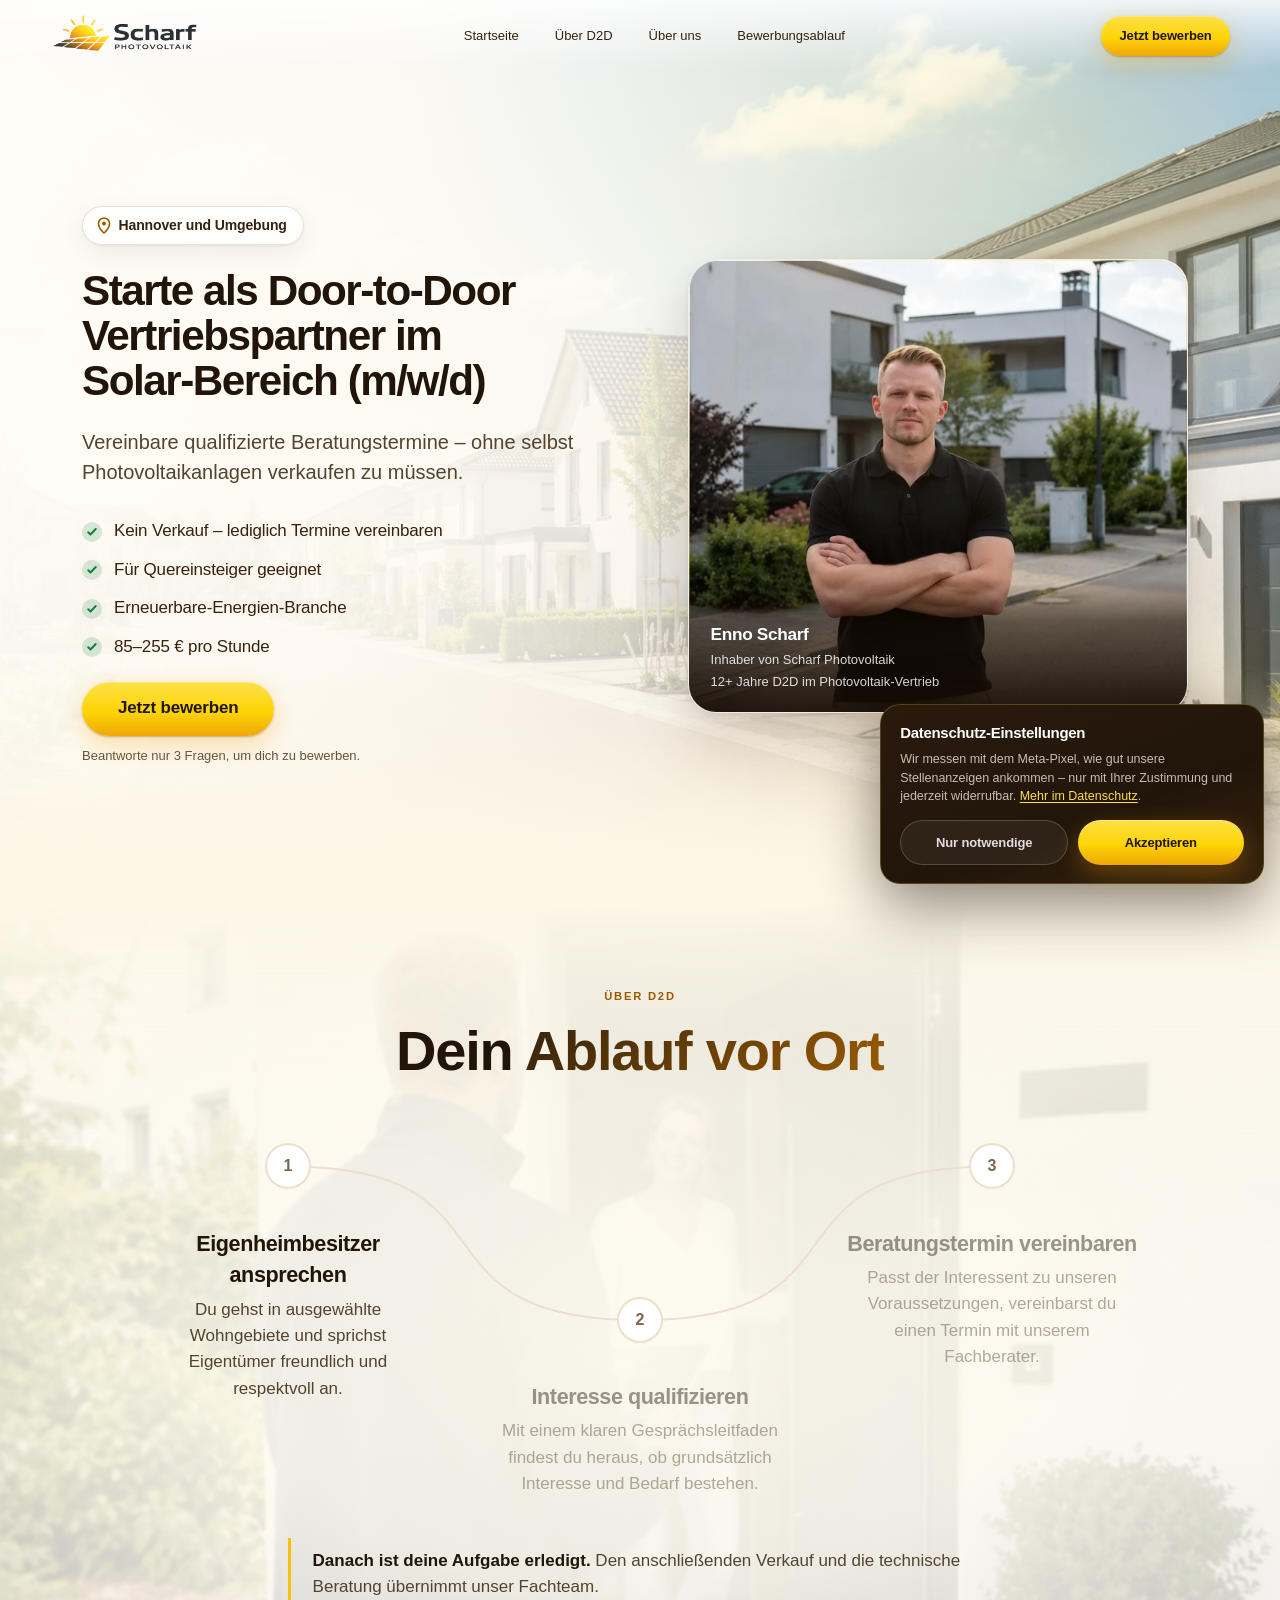
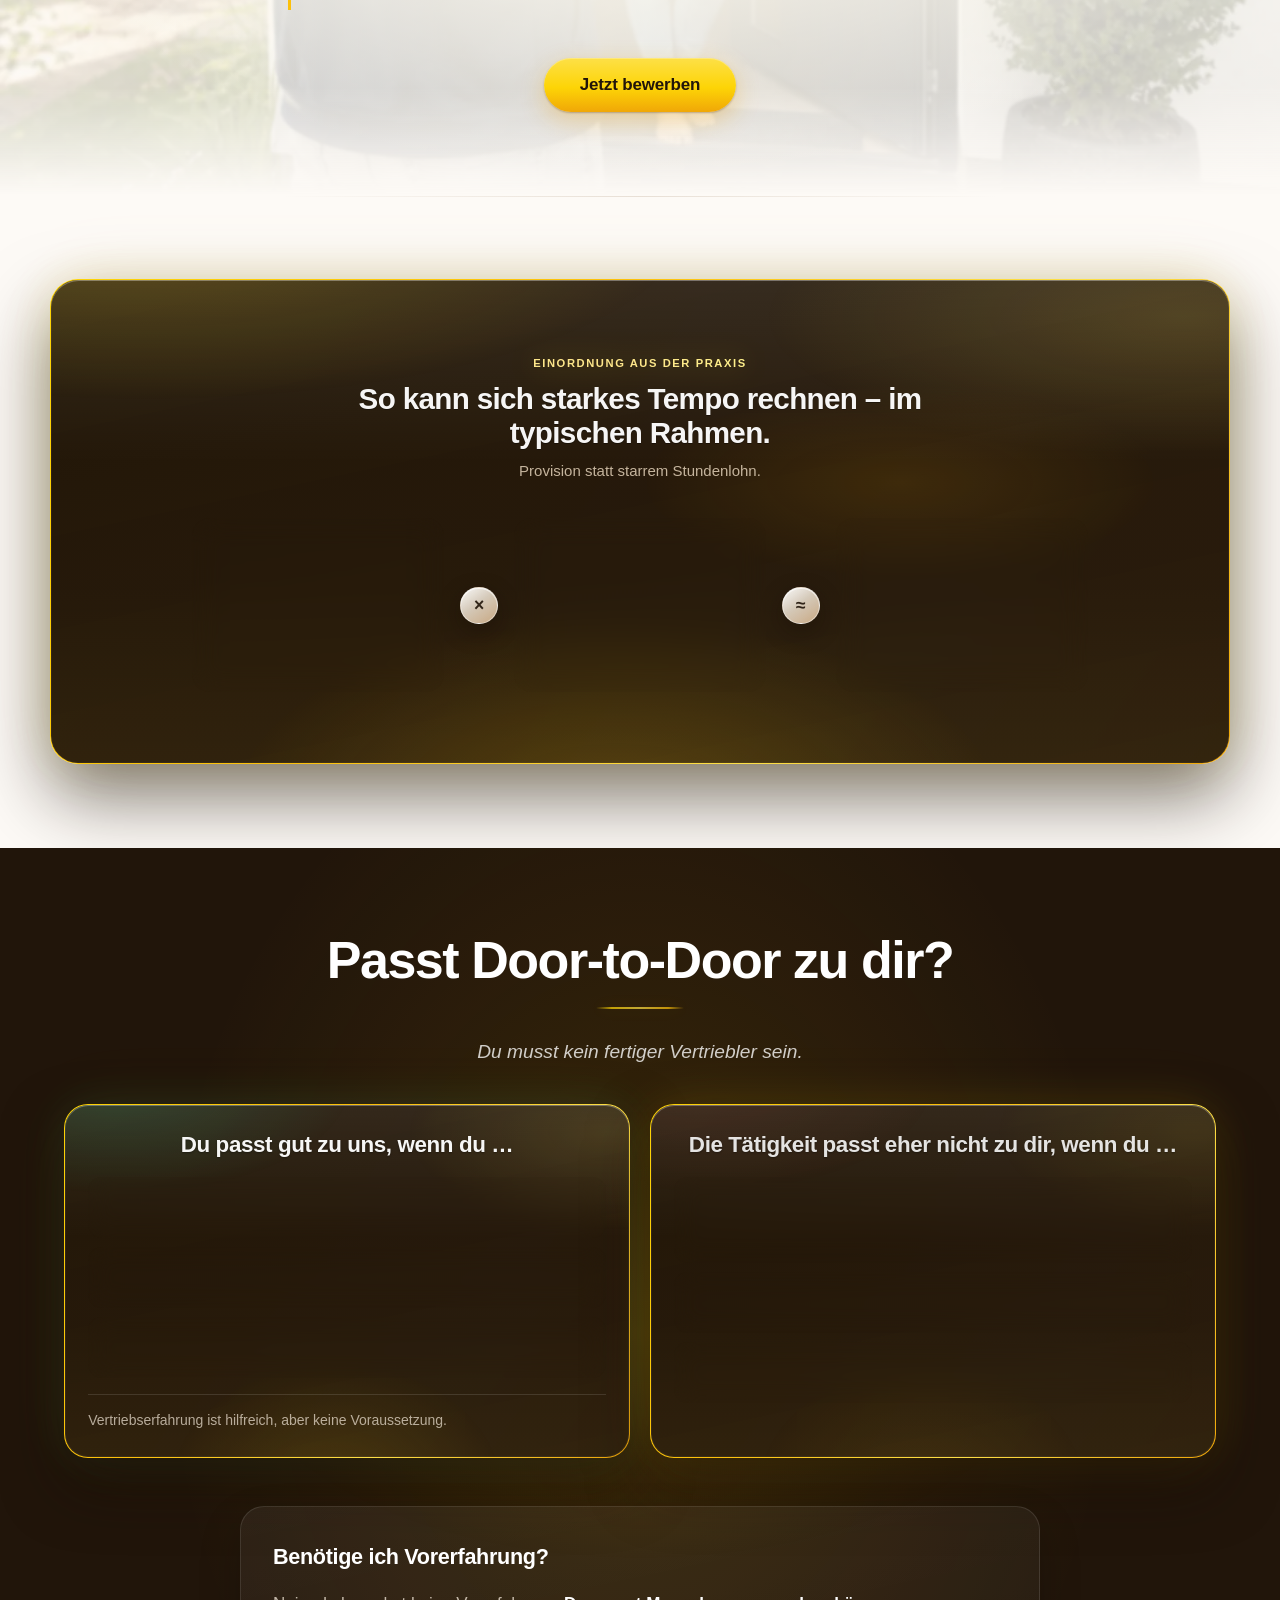
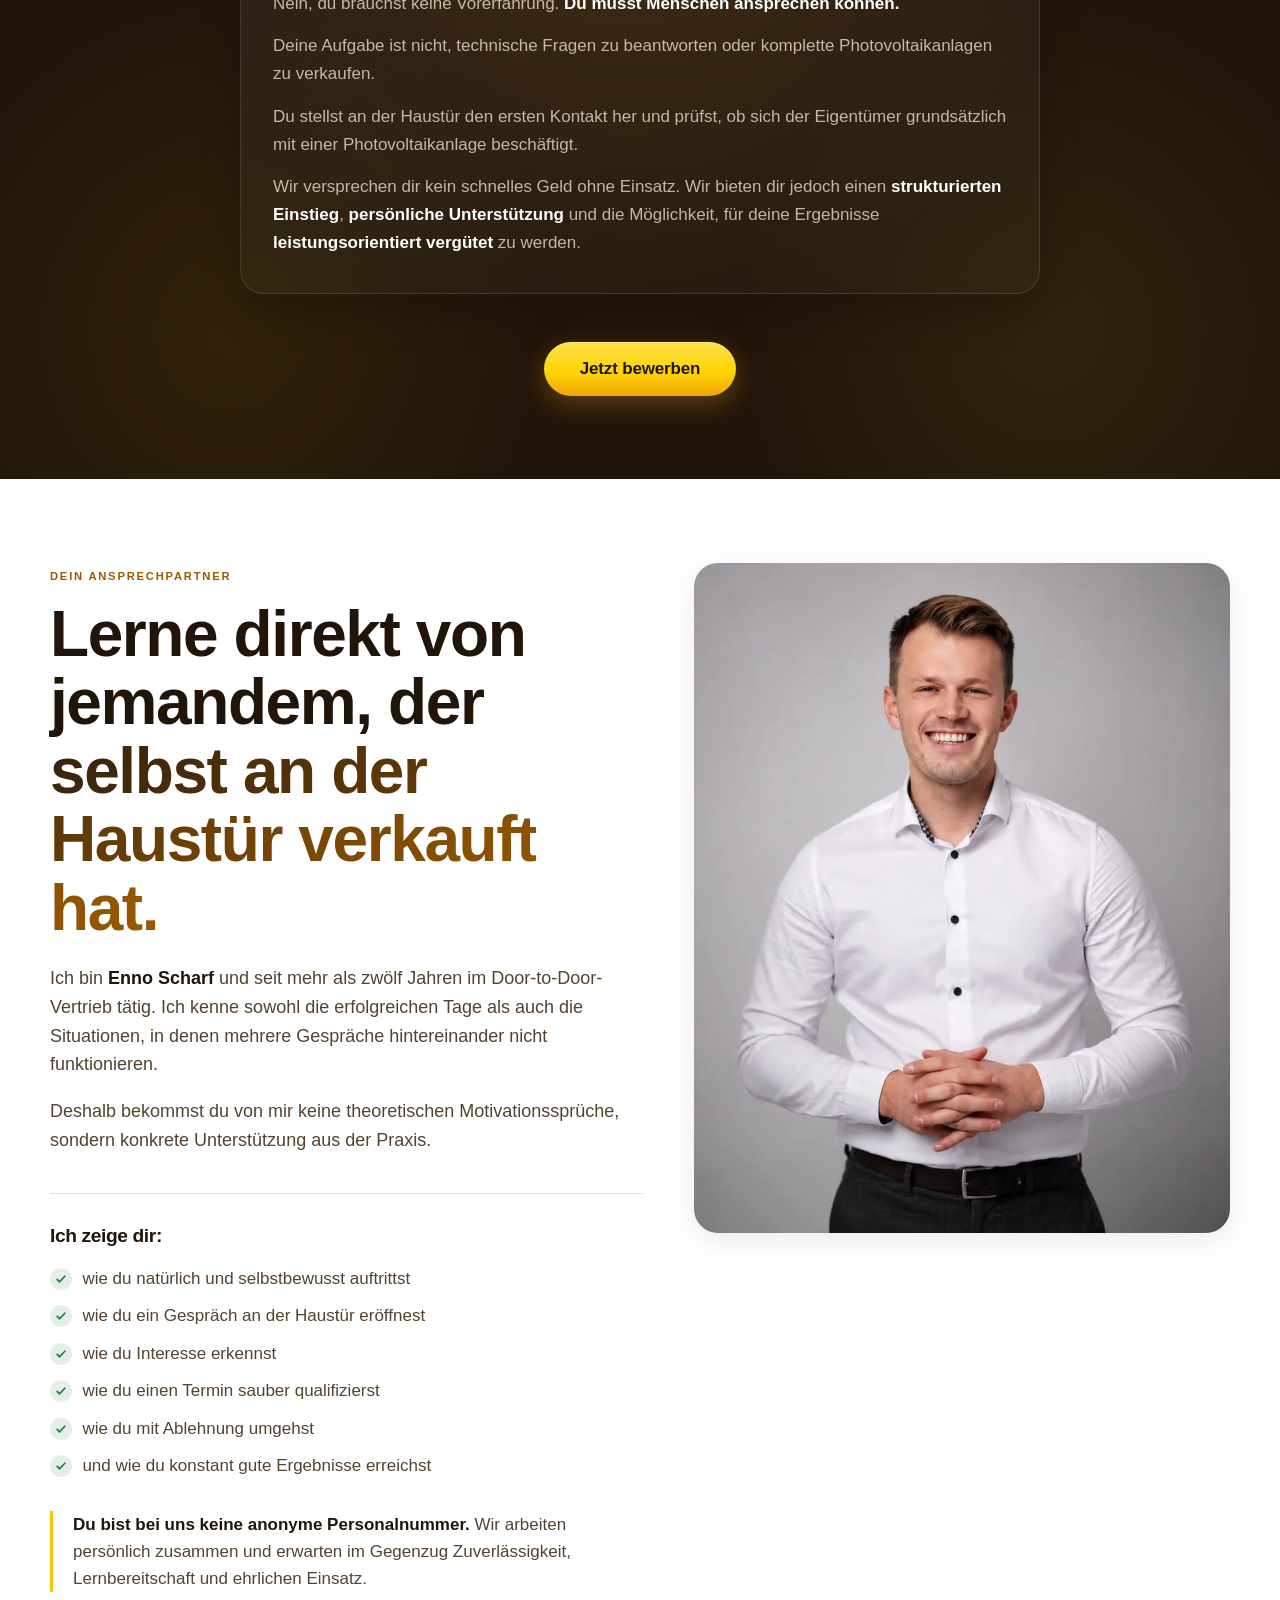
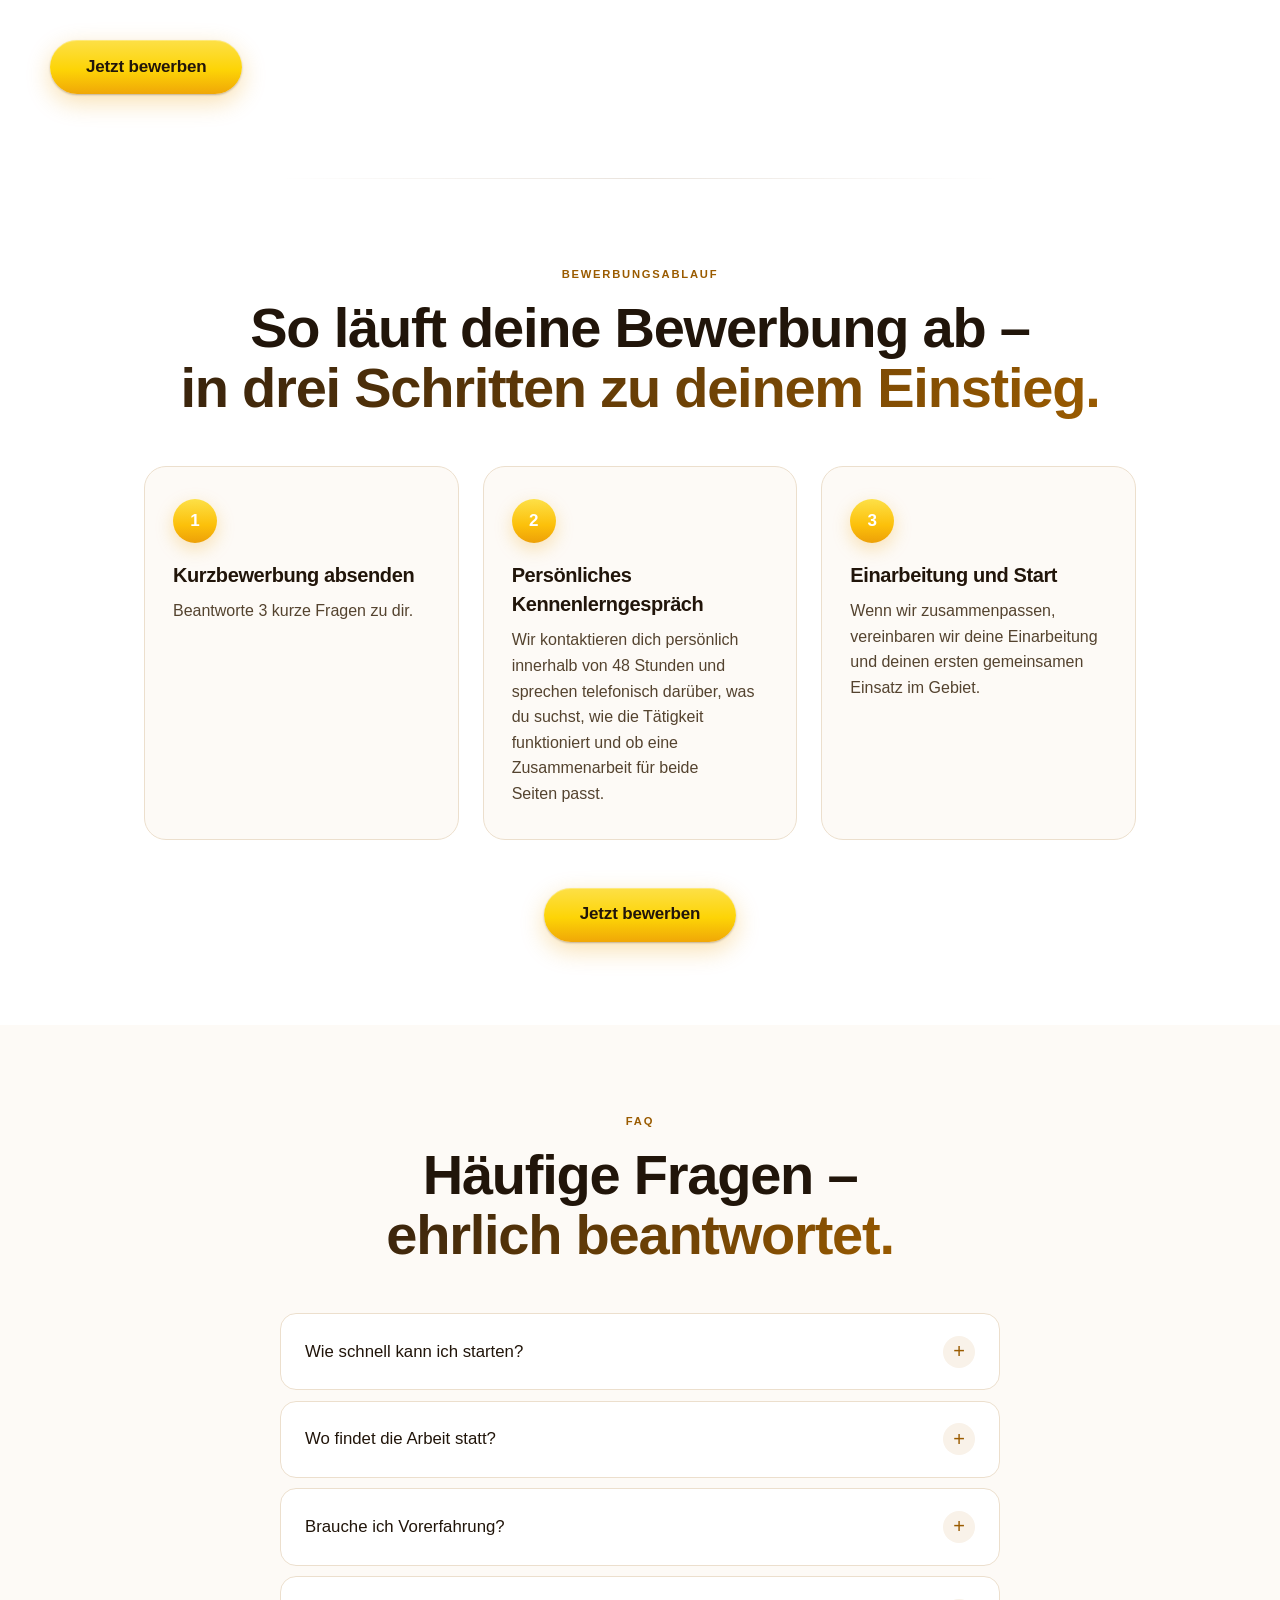
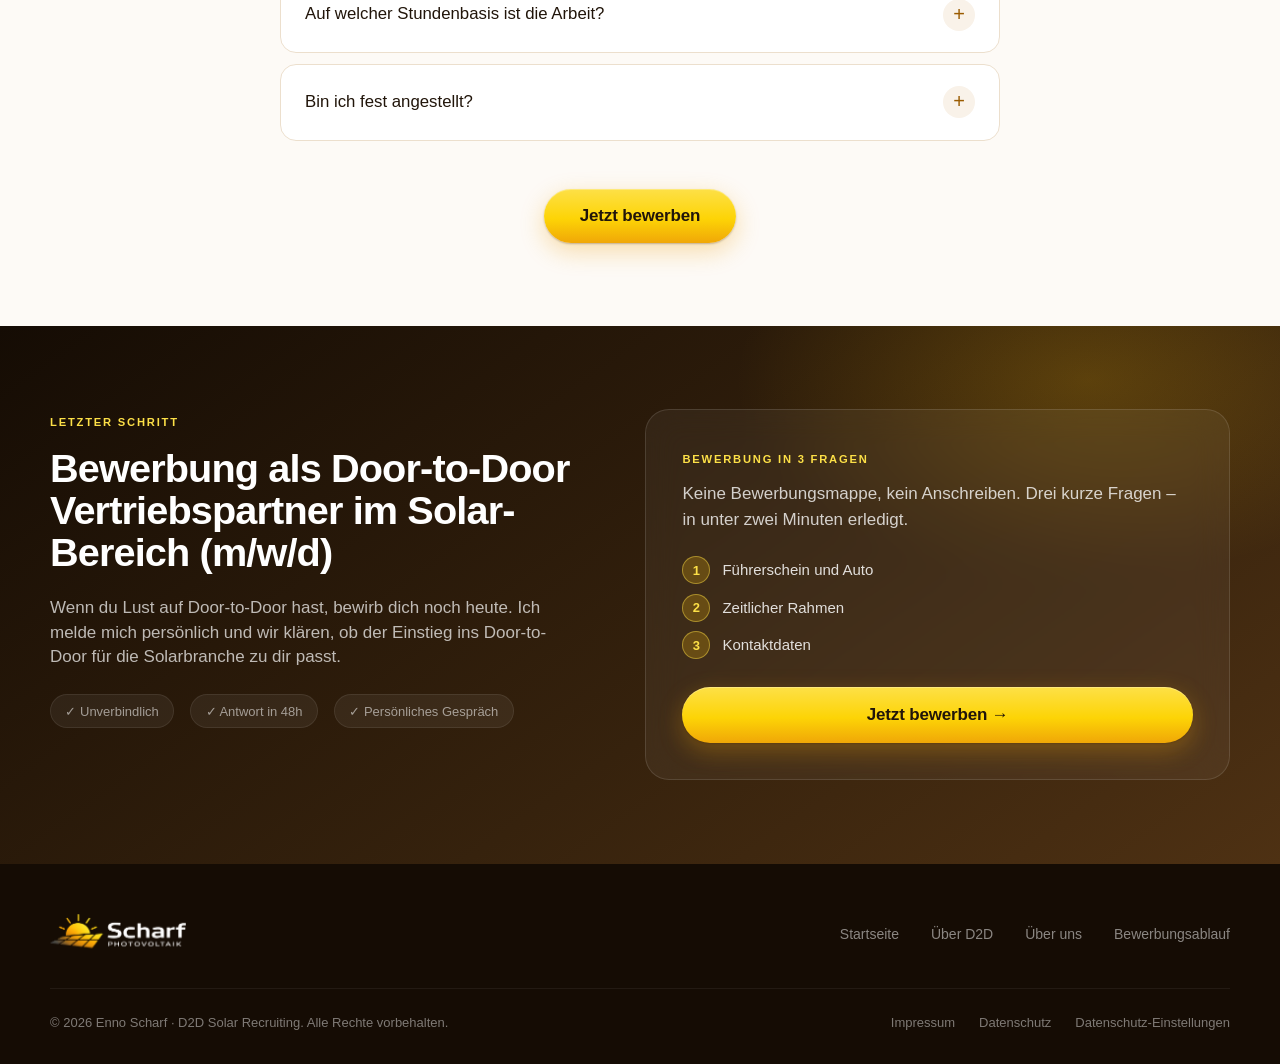
==== commit c3b5896d: "Website durch enno-scharf-lp Landingpage ersetzen" ====
--- a/index.html
+++ b/index.html
@@ -3,189 +3,302 @@
 <head>
   <meta charset="UTF-8">
   <meta name="viewport" content="width=device-width, initial-scale=1.0">
-  <meta name="description" content="Vertriebspartner (m/w/d) für Door-to-Door im Solarbereich gesucht: Terminvereinbarungen ohne Verkaufsdruck – mit Enno Scharf persönlich und partnerschaftlich.">
-  <title>D2D Solar Recruiting | Mit Enno Scharf ins Team</title>
-  <link rel="stylesheet" href="style.css">
+  <meta name="description" content="Vertriebspartner (m/w/d) für Photovoltaik-D2D in Hannover und Umgebung: qualifizierte Beratungstermine vereinbaren, ohne selbst Photovoltaikanlagen zu verkaufen. Auch für Quereinsteiger.">
+  <meta name="theme-color" content="#fdf6ea">
+  <title>Vertriebspartner Photovoltaik-D2D Hannover | Enno Scharf</title>
+  <link rel="preload" as="image" href="assets/img/hero-wohnsiedlung.webp" type="image/webp" fetchpriority="high">
+  <link rel="stylesheet" href="assets/css/style.css">
+  <noscript>
+    <style>
+      /* Ohne JavaScript: Bewerbungsformular direkt in der Seite ausspielen. */
+      .apply-dialog {
+        display: block;
+        position: static;
+        max-width: 100%;
+        max-height: none;
+        margin: 0;
+        border: 1px solid rgba(255, 255, 255, 0.1);
+      }
+      /* Nur die Schritt-Navigation ausblenden – der Footer selbst trägt
+         den Absenden-Button und muss sichtbar bleiben. */
+      .apply-dialog__close,
+      .apply-dialog__progress,
+      .apply-dialog__back,
+      .apply-dialog__next,
+      .apply-cta { display: none !important; }
+      .apply-step {
+        display: block !important;
+        margin-bottom: 1.5rem;
+      }
+      .apply-dialog__submit { display: flex !important; }
+      /* Das Padding hält sonst Platz für einen Button frei, den es hier
+         nicht gibt – oben auf dem Sheet eine sichtbare Lücke. */
+      .apply-dialog__head { padding: 1.5rem 1.25rem 0 !important; }
+      .reveal { opacity: 1 !important; transform: none !important; }
+    </style>
+  </noscript>
 </head>
 <body>
 
   <div class="grain" aria-hidden="true"></div>
+
+  <a class="skip-link" href="#hero">Zum Inhalt springen</a>
 
   <!-- Navigation -->
   <header class="nav" id="nav">
     <div class="nav__inner">
-      <a href="#" class="nav__logo" aria-label="Startseite">
-        <span class="logo-text" aria-hidden="true">Enno Scharf</span>
+      <a href="#hero" class="nav__logo" aria-label="Startseite">
+        <span class="logo">
+          <picture>
+            <source srcset="assets/img/logo-dunkel.webp" type="image/webp">
+            <img src="assets/img/logo-dunkel.png" alt="Scharf Photovoltaik" class="logo__img logo__img--dark" width="552" height="154" decoding="async">
+          </picture>
+          <picture>
+            <source srcset="assets/img/logo-hell.webp" type="image/webp">
+            <img src="assets/img/logo-hell.png" alt="" aria-hidden="true" class="logo__img logo__img--light" width="552" height="154" decoding="async">
+          </picture>
+        </span>
       </a>
       <nav class="nav__links" aria-label="Hauptnavigation">
-        <a href="#story">Story</a>
-        <a href="#company-video">Film</a>
-        <a href="#recruit">Für dich</a>
-        <a href="#benefits">Vorteile</a>
-        <a href="#faq">FAQ</a>
+        <a href="#hero">Startseite</a>
+        <a href="#d2d">Über D2D</a>
+        <a href="#about">Über uns</a>
+        <a href="#process">Bewerbungsablauf</a>
       </nav>
-      <a href="#apply" class="nav__cta btn btn--primary btn--sm">Jetzt bewerben</a>
-      <button class="nav__toggle" id="navToggle" aria-label="Menü öffnen" aria-expanded="false">
+      <a href="#apply" class="nav__cta btn btn--primary btn--sm" data-apply-open>Jetzt bewerben</a>
+      <button class="nav__toggle" id="navToggle" type="button" aria-label="Menü öffnen" aria-expanded="false" aria-controls="navMobile">
         <span></span><span></span>
       </button>
     </div>
-    <div class="nav__mobile" id="navMobile" aria-hidden="true">
-      <a href="#story">Story</a>
-      <a href="#company-video">Film</a>
-      <a href="#recruit">Für dich</a>
-      <a href="#benefits">Vorteile</a>
-      <a href="#faq">FAQ</a>
-      <a href="#apply" class="btn btn--primary">Jetzt bewerben</a>
-    </div>
   </header>
 
+  <!--
+    Bewusst außerhalb von .nav: der Header wird beim Scrollen per transform
+    bewegt, und ein transformierter Vorfahre wird zum Containing Block für
+    position:fixed-Kinder. Das Menü würde sonst an der Header-Höhe kleben.
+  -->
+  <div class="nav__mobile" id="navMobile" aria-hidden="true">
+    <a href="#hero">Startseite</a>
+    <a href="#d2d">Über D2D</a>
+    <a href="#about">Über uns</a>
+    <a href="#process">Bewerbungsablauf</a>
+    <a href="#apply" class="btn btn--primary" data-apply-open>Jetzt bewerben</a>
+  </div>
+
   <main>
 
-    <!-- 1. Hero -->
-    <section class="hero" id="hero">
+    <!-- Hero -->
+    <section class="hero hero--light" id="hero">
       <div class="hero__bg" aria-hidden="true">
-        <img
-          src="Titelbild.PNG"
-          alt=""
-          class="hero__img"
-          width="1920"
-          height="1080"
-          fetchpriority="high"
-          decoding="async"
-          onerror="this.remove()"
-        >
-        <div class="hero__mesh"></div>
-        <div class="hero__overlay"></div>
-        <div class="hero__glow"></div>
+        <picture>
+          <source srcset="assets/img/hero-wohnsiedlung.webp" type="image/webp">
+          <img
+            src="assets/img/hero-wohnsiedlung.jpg"
+            alt=""
+            class="hero__img"
+            width="1672"
+            height="941"
+            fetchpriority="high"
+            decoding="async"
+          >
+        </picture>
+        <div class="hero__scrim"></div>
       </div>
       <div class="hero__content container">
         <div class="hero__layout">
           <div class="hero__copy">
-            <h1 class="hero__title reveal">
-              Wir suchen Vertriebspartner für Door-to-Door Solar
+            <p class="hero__location reveal">
+              <span class="hero__location-pin" aria-hidden="true">
+                <svg width="14" height="17" viewBox="0 0 14 17" fill="none">
+                  <path d="M7 1a5.5 5.5 0 0 1 5.5 5.5c0 3.9-4.4 8.6-5.1 9.3a.55.55 0 0 1-.8 0C5.9 15.1 1.5 10.4 1.5 6.5A5.5 5.5 0 0 1 7 1Z" stroke="currentColor" stroke-width="1.6"/>
+                  <circle cx="7" cy="6.5" r="2" fill="currentColor"/>
+                </svg>
+              </span>
+              Hannover und Umgebung
+            </p>
+
+            <h1 class="hero__title reveal reveal--delay-1">
+              Starte als Door-to-Door Vertriebspartner im Solar-Bereich (m/w/d)
             </h1>
-            <p class="hero__subhead reveal reveal--delay-1">
-              Termine vereinbaren statt verkaufen – mit persönlicher Einarbeitung von Enno Scharf.
+
+            <p class="hero__subhead reveal reveal--delay-2">
+              Vereinbare qualifizierte Beratungstermine – ohne selbst Photovoltaikanlagen verkaufen zu müssen.
             </p>
-            <ul class="hero__benefits reveal reveal--delay-2">
+
+            <ul class="hero__benefits reveal reveal--delay-3">
               <li class="hero__benefit">
                 <span class="hero__check" aria-hidden="true">
                   <svg width="20" height="20" viewBox="0 0 20 20" fill="none" xmlns="http://www.w3.org/2000/svg">
-                    <circle cx="10" cy="10" r="10" fill="rgba(255, 255, 255, 0.18)"/>
-                    <path d="M6.25 10.25l2.25 2.25 5.25-5.5" stroke="#fff" stroke-width="2" stroke-linecap="round" stroke-linejoin="round"/>
+                    <circle cx="10" cy="10" r="10" fill="currentColor" opacity="0.16"/>
+                    <path d="M6.25 10.25l2.25 2.25 5.25-5.5" stroke="currentColor" stroke-width="2" stroke-linecap="round" stroke-linejoin="round"/>
                   </svg>
                 </span>
-                Kein Verkauf
+                Kein Verkauf – lediglich Termine vereinbaren
               </li>
               <li class="hero__benefit">
                 <span class="hero__check" aria-hidden="true">
                   <svg width="20" height="20" viewBox="0 0 20 20" fill="none" xmlns="http://www.w3.org/2000/svg">
-                    <circle cx="10" cy="10" r="10" fill="rgba(255, 255, 255, 0.18)"/>
-                    <path d="M6.25 10.25l2.25 2.25 5.25-5.5" stroke="#fff" stroke-width="2" stroke-linecap="round" stroke-linejoin="round"/>
+                    <circle cx="10" cy="10" r="10" fill="currentColor" opacity="0.16"/>
+                    <path d="M6.25 10.25l2.25 2.25 5.25-5.5" stroke="currentColor" stroke-width="2" stroke-linecap="round" stroke-linejoin="round"/>
                   </svg>
                 </span>
-                Nur Termine vereinbaren
+                Für Quereinsteiger geeignet
               </li>
               <li class="hero__benefit">
                 <span class="hero__check" aria-hidden="true">
                   <svg width="20" height="20" viewBox="0 0 20 20" fill="none" xmlns="http://www.w3.org/2000/svg">
-                    <circle cx="10" cy="10" r="10" fill="rgba(255, 255, 255, 0.18)"/>
-                    <path d="M6.25 10.25l2.25 2.25 5.25-5.5" stroke="#fff" stroke-width="2" stroke-linecap="round" stroke-linejoin="round"/>
+                    <circle cx="10" cy="10" r="10" fill="currentColor" opacity="0.16"/>
+                    <path d="M6.25 10.25l2.25 2.25 5.25-5.5" stroke="currentColor" stroke-width="2" stroke-linecap="round" stroke-linejoin="round"/>
                   </svg>
                 </span>
-                Zukunftsbranche Solar
+                Erneuerbare-Energien-Branche
               </li>
               <li class="hero__benefit">
                 <span class="hero__check" aria-hidden="true">
                   <svg width="20" height="20" viewBox="0 0 20 20" fill="none" xmlns="http://www.w3.org/2000/svg">
-                    <circle cx="10" cy="10" r="10" fill="rgba(255, 255, 255, 0.18)"/>
-                    <path d="M6.25 10.25l2.25 2.25 5.25-5.5" stroke="#fff" stroke-width="2" stroke-linecap="round" stroke-linejoin="round"/>
+                    <circle cx="10" cy="10" r="10" fill="currentColor" opacity="0.16"/>
+                    <path d="M6.25 10.25l2.25 2.25 5.25-5.5" stroke="currentColor" stroke-width="2" stroke-linecap="round" stroke-linejoin="round"/>
                   </svg>
                 </span>
-                Persönliche Einarbeitung
+                85–255 € pro Stunde
               </li>
             </ul>
-            <div class="hero__actions reveal reveal--delay-3">
-              <a href="#apply" class="btn btn--primary btn--lg btn--glow">Jetzt bewerben</a>
+
+            <div class="hero__actions reveal reveal--delay-4">
+              <a href="#apply" class="btn btn--primary btn--lg" data-apply-open>Jetzt bewerben</a>
+              <p class="hero__note">Beantworte nur 3 Fragen, um dich zu bewerben.</p>
             </div>
           </div>
+
           <figure class="hero__portrait reveal reveal--delay-2">
             <div class="hero__portrait-card">
               <div class="hero__portrait-media">
-                <img
-                  src="Scharf.jpg"
-                  alt="Enno Scharf – Door-to-Door Solar Vertrieb"
-                  width="640"
-                  height="800"
-                  decoding="async"
-                  fetchpriority="high"
-                >
+                <picture>
+                  <source srcset="assets/img/enno-hero.webp" type="image/webp">
+                  <img
+                    src="assets/img/enno-hero.jpg"
+                    alt="Enno Scharf"
+                    width="760"
+                    height="972"
+                    decoding="async"
+                    fetchpriority="high"
+                  >
+                </picture>
               </div>
-              <div class="hero__portrait-caption">
+              <figcaption class="hero__portrait-caption">
                 <strong>Enno Scharf</strong>
-                <span>12+ Jahre D2D Solar</span>
-                <span>Persönliche Einarbeitung</span>
-              </div>
+                <span>Inhaber von Scharf Photovoltaik</span>
+                <span>12+ Jahre D2D im Photovoltaik-Vertrieb</span>
+              </figcaption>
             </div>
           </figure>
         </div>
       </div>
     </section>
 
-    <!-- 2. Story – Enno-led -->
-    <section class="editorial editorial--light section--soft-top" id="story">
+    <!-- Dein Ablauf vor Ort – Schritte werden beim Scrollen hervorgehoben -->
+    <section class="section tasks" id="d2d" aria-labelledby="d2d-title">
       <div class="container">
-        <div class="editorial__intro reveal">
-          <div class="editorial__copy">
-            <span class="section__eyebrow">Warum ich Leute suche</span>
-            <h2 class="section__title section__title--editorial">
-              Ich war lange allein an der Tür.<br>
-              <span class="text-gradient">Jetzt will ich Wissen weitergeben – mit dir im Team.</span>
-            </h2>
-            <div class="editorial__body">
-              <p class="editorial__lead">
-                Ich bin <strong>Enno Scharf</strong>, 32. Über <strong>12 Jahre</strong> habe ich Door-to-Door Vertrieb im Solarbereich gemacht – von den ersten unsicheren Gesprächen bis zu Tagen, an denen alles sitzt. Heute suche ich <strong>neue Leute</strong>, die mit mir aktiv im Außendienst arbeiten wollen: nicht als anonyme Nummer, sondern mit echtem Zugang zu dem, was ich selbst jeden Tag nutze.
-              </p>
-              <p>
-                Solar ist das Produkt: verständlich, gefragt, gut erklärbar an der Haustür. Was dich weiterbringt, ist das <strong>Wie</strong>: wie du anklopfst, wie du bleibst, wie du aus einem schweren Block trotzdem einen guten Tag machst – ohne peinliche Tricks.
-              </p>
-            </div>
-          </div>
-          <figure class="editorial__visual">
-            <img
-              src="Scharf2.jpg"
-              alt="Enno Scharf – Door-to-Door Solar im Außendienst"
-              width="1544"
-              height="1158"
-              loading="lazy"
-              decoding="async"
-            >
-          </figure>
-        </div>
-        <div class="section-cta reveal reveal--delay-3">
-          <a href="#apply" class="btn btn--primary btn--lg btn--glow">Jetzt bewerben</a>
+        <div class="section__header section__header--center reveal">
+          <span class="section__eyebrow">Über D2D</span>
+          <h2 class="section__title" id="d2d-title">
+            Dein <span class="text-gradient">Ablauf vor Ort</span>
+          </h2>
+        </div>
+
+        <!--
+          Das SVG liegt neben der Liste, nicht darin: in <ol> gehören nur
+          <li>. Gezeichnet wird es erst nach dem Layout – seine Stützpunkte
+          sind die tatsächlichen Marker-Mittelpunkte, die je nach Breite und
+          Textumbruch woanders liegen. Ohne JavaScript bleibt es leer und
+          die senkrechte Liste steht unverändert.
+        -->
+        <div class="tasks__wrap">
+          <svg class="tasks__curve" id="tasksCurve" aria-hidden="true" focusable="false">
+            <path class="tasks__curve-track" fill="none"></path>
+            <path class="tasks__curve-lead" fill="none"></path>
+            <circle class="tasks__curve-head" r="5"></circle>
+          </svg>
+          <ol class="tasks__list" id="tasksList">
+            <li class="tasks__step" data-task-step>
+              <span class="tasks__marker" aria-hidden="true"><span class="tasks__num">1</span></span>
+              <div class="tasks__body">
+                <h4 class="tasks__heading">Eigenheimbesitzer ansprechen</h4>
+                <p class="tasks__text">
+                  Du gehst in ausgewählte Wohngebiete und sprichst Eigentümer freundlich und
+                  respektvoll an.
+                </p>
+              </div>
+            </li>
+            <li class="tasks__step" data-task-step>
+              <span class="tasks__marker" aria-hidden="true"><span class="tasks__num">2</span></span>
+              <div class="tasks__body">
+                <h4 class="tasks__heading">Interesse qualifizieren</h4>
+                <p class="tasks__text">
+                  Mit einem klaren Gesprächsleitfaden findest du heraus, ob grundsätzlich Interesse
+                  und Bedarf bestehen.
+                </p>
+              </div>
+            </li>
+            <li class="tasks__step" data-task-step>
+              <span class="tasks__marker" aria-hidden="true">
+                <span class="tasks__num">3</span>
+                <!-- löst die Ziffer ab, sobald der letzte Schritt erreicht ist -->
+                <span class="tasks__check">
+                  <svg width="22" height="22" viewBox="0 0 24 24" fill="none">
+                    <path d="M5 12.5l4.5 4.5L19 7.5" stroke="currentColor" stroke-width="2.6" stroke-linecap="round" stroke-linejoin="round"/>
+                  </svg>
+                </span>
+              </span>
+              <div class="tasks__body">
+                <h4 class="tasks__heading">Beratungstermin vereinbaren</h4>
+                <p class="tasks__text">
+                  Passt der Interessent zu unseren Voraussetzungen, vereinbarst du einen Termin
+                  mit unserem Fachberater.
+                </p>
+              </div>
+            </li>
+          </ol>
+        </div>
+
+        <p class="tasks__handoff reveal">
+          <strong>Danach ist deine Aufgabe erledigt.</strong>
+          Den anschließenden Verkauf und die technische Beratung übernimmt unser Fachteam.
+        </p>
+
+        <div class="section-cta reveal reveal--delay-1">
+          <a href="#apply" class="btn btn--primary btn--lg" data-apply-open>Jetzt bewerben</a>
         </div>
       </div>
     </section>
 
     <!-- Verdienst / Lead Economics -->
-    <section class="section section--lead-econ section--divider section--soft-top" aria-labelledby="lead-econ-title">
+    <section class="section section--lead-econ section--divider" aria-labelledby="lead-econ-title">
       <div class="container">
         <aside class="lead-econ reveal reveal--delay-2" aria-labelledby="lead-econ-title">
           <div class="lead-econ__card">
             <header class="lead-econ__header">
               <span class="lead-econ__eyebrow">Einordnung aus der Praxis</span>
-              <h3 class="lead-econ__title" id="lead-econ-title">So kann sich starkes Tempo rechnen – im typischen Rahmen.</h3>
-              <p class="lead-econ__lede">Provision statt starrem Stundenlohn: die Zahlen unten sind eine <strong>Überschlagsrechnung zur Orientierung</strong>, kein Versprechen.</p>
+              <h2 class="lead-econ__title" id="lead-econ-title">So kann sich starkes Tempo rechnen – im typischen Rahmen.</h2>
+              <p class="lead-econ__lede">Provision statt starrem Stundenlohn.</p>
             </header>
 
-            <div class="lead-econ__flow" role="group" aria-describedby="lead-econ-note">
+            <div class="lead-econ__flow" role="group">
+              <!--
+                Alle drei Karten tragen exakt dieselbe Reihenfolge:
+                __approx? · __num · __unit · __per. Die Bezugsgröße wird nie
+                verschachtelt – sonst multiplizieren sich die em-Werte und
+                dieselbe Angabe erscheint je Karte unterschiedlich groß.
+              -->
               <div class="lead-econ__step">
                 <span class="lead-econ__step-label">Durchschnitt pro Lead</span>
                 <p class="lead-econ__step-value">
-                  <span class="lead-econ__approx" aria-hidden="true">~</span><span class="lead-econ__sr">circa</span>&nbsp;<span class="lead-econ__num">60</span>&nbsp;<span class="lead-econ__unit">€</span>
+                  <span class="lead-econ__approx" aria-hidden="true">~</span><span class="lead-econ__sr">circa</span>
+                  <span class="lead-econ__num">85</span>
+                  <span class="lead-econ__unit">€</span>
+                  <span class="lead-econ__per">je Termin</span>
                 </p>
-                <p class="lead-econ__step-meta">im Schnitt – je qualifiziertem Lead</p>
+                <p class="lead-econ__step-meta">Vergütet wird der qualifizierte Termin.</p>
               </div>
 
               <div class="lead-econ__connector" aria-hidden="true">
@@ -195,7 +308,9 @@
               <div class="lead-econ__step">
                 <span class="lead-econ__step-label">Rhythmus vor Ort</span>
                 <p class="lead-econ__step-value">
-                  <span class="lead-econ__num">1–3</span>&nbsp;<span class="lead-econ__unit-wrap"><span class="lead-econ__thin">Termine</span> <span class="lead-econ__per">pro Stunde</span></span>
+                  <span class="lead-econ__num">1–3</span>
+                  <span class="lead-econ__unit">Termine</span>
+                  <span class="lead-econ__per">pro Stunde</span>
                 </p>
                 <p class="lead-econ__step-meta">typischer Rahmen, abhängig von Route &amp; Erfahrung</p>
               </div>
@@ -207,208 +322,239 @@
               <div class="lead-econ__step lead-econ__step--accent">
                 <span class="lead-econ__step-label">Ableitung (Orientierung)</span>
                 <p class="lead-econ__step-value">
-                  <span class="lead-econ__approx" aria-hidden="true">≈</span><span class="lead-econ__sr">ungefähr</span>&nbsp;<span class="lead-econ__num">60–180</span>&nbsp;<span class="lead-econ__unit">€</span>&nbsp;<span class="lead-econ__per">pro Stunde</span>
+                  <span class="lead-econ__approx" aria-hidden="true">≈</span><span class="lead-econ__sr">ungefähr</span>
+                  <span class="lead-econ__num">85–255</span>
+                  <span class="lead-econ__unit">€</span>
+                  <span class="lead-econ__per">pro Stunde</span>
                 </p>
-                <p class="lead-econ__step-meta">abgeleitet · nur zur Einordnung, kein Fixlohn</p>
               </div>
             </div>
-
-            <p class="lead-econ__note" id="lead-econ-note"><strong>Keine Garantie</strong> für konkrete Abrechnung oder Stundenleistung – wie in der FAQ besprechen wir Details persönlich im Kennenlerngespräch.</p>
           </div>
         </aside>
-        <div class="section-cta reveal reveal--delay-3">
-          <a href="#apply" class="btn btn--primary btn--lg btn--glow">Jetzt bewerben</a>
-        </div>
       </div>
     </section>
 
-    <!-- Intro-Film (iPhone-Demo) -->
-    <section class="phone-showcase section--soft-top" id="company-video" aria-labelledby="phone-showcase-heading">
-      <div class="container">
-        <div class="phone-showcase__copy reveal">
-          <h2 id="phone-showcase-heading">D2D in seiner reinsten Form</h2>
-          <p class="phone-showcase__subhead">Ein kurzer, echter Blick in den Außendienst.</p>
-          <p>
-            <strong>D2D ist die Königsdisziplin im Vertrieb.</strong> Nicht, weil es bequem ist, sondern weil du hier lernst,
-            unter Druck klar zu bleiben und trotzdem zu liefern.
-          </p>
-          <p>
-            An schwierigen Tagen sagt dir der Kopf: falsches Gebiet, falsche Zeit, zu müde, heute lieber früher Schluss.
-            Manchmal fühlt sich jeder Schritt schwer an. Genau dann trennt sich Durchschnitt von Niveau.
-          </p>
-          <p class="phone-showcase__highlight">
-            Du gehst weiter. Du klingelst weiter. Du wirst stärker.
-          </p>
-        </div>
-        <div
-          class="phone-showcase__device"
-          role="group"
-          aria-label="Videoplayer: Enno Scharf – Außendienst &amp; Zusammenarbeit"
-        >
-          <span class="phone-showcase__island" aria-hidden="true"></span>
-          <div class="phone-showcase__screen">
-            <iframe
-              class="phone-showcase__video"
-              src="https://www.youtube.com/embed/07eJrFrOdwc"
-              title="Enno Scharf Video"
-              frameborder="0"
-              allow="accelerometer; autoplay; clipboard-write; encrypted-media; gyroscope; picture-in-picture"
-              allowfullscreen>
-            </iframe>
-          </div>
-        </div>
-        <div class="section-cta reveal reveal--delay-2">
-          <a href="#apply" class="btn btn--primary btn--lg btn--glow">Jetzt bewerben</a>
-        </div>
-      </div>
-    </section>
-
-    <!-- Recruit Block – Fit-Check -->
-    <section class="editorial editorial--recruit" id="recruit">
+    <!-- Passt die Tätigkeit zu dir? – Fit-Check -->
+    <section class="section editorial editorial--recruit" id="recruit">
       <div class="container">
         <div class="recruit-panel reveal">
-          <h2 class="recruit-panel__title">Passt Door-to-Door Solar zu dir?</h2>
+          <h2 class="recruit-panel__title">Passt Door-to-Door zu dir?</h2>
           <p class="recruit-panel__intro">
-            <em>Nicht jeder fühlt sich im Außendienst wohl – und das ist völlig okay. Entscheidend ist, dass du Lust hast, dich weiterzuentwickeln und Verantwortung für deinen Erfolg zu übernehmen.</em>
+            <em>Du musst kein fertiger Vertriebler sein.</em>
           </p>
 
           <div class="recruit__grid">
             <article class="recruit-fit-card recruit-fit-card--yes reveal reveal--delay-1">
-              <h3 class="recruit-fit-card__heading">Du passt gut zu uns, wenn …</h3>
+              <h3 class="recruit-fit-card__heading">Du passt gut zu uns, wenn du …</h3>
               <ul class="recruit-fit-card__list">
                 <li class="recruit-fit-card__item">
                   <span class="recruit-fit-card__badge recruit-fit-card__badge--yes" aria-hidden="true">✓</span>
-                  <span class="recruit-fit-card__text">Du dich von einem <strong>Nein</strong> nicht entmutigen lässt.</span>
+                  <span class="recruit-fit-card__text">offen auf Menschen zugehen möchtest</span>
                 </li>
                 <li class="recruit-fit-card__item">
                   <span class="recruit-fit-card__badge recruit-fit-card__badge--yes" aria-hidden="true">✓</span>
-                  <span class="recruit-fit-card__text">Du offen und respektvoll auf Menschen zugehen kannst.</span>
+                  <span class="recruit-fit-card__text">mit einem <strong>Nein</strong> umgehen kannst</span>
                 </li>
                 <li class="recruit-fit-card__item">
                   <span class="recruit-fit-card__badge recruit-fit-card__badge--yes" aria-hidden="true">✓</span>
-                  <span class="recruit-fit-card__text">Du diszipliniert arbeitest – auch wenn dir niemand zuschaut.</span>
-                </li>
-                <li class="recruit-fit-card__item">
-                  <span class="recruit-fit-card__badge recruit-fit-card__badge--yes" aria-hidden="true">✓</span>
-                  <span class="recruit-fit-card__text">Du Verantwortung für deinen Erfolg übernehmen und persönlich wachsen willst.</span>
-                </li>
-                <li class="recruit-fit-card__item">
-                  <span class="recruit-fit-card__badge recruit-fit-card__badge--yes" aria-hidden="true">✓</span>
-                  <span class="recruit-fit-card__text">Du zuverlässig bist und im Team mit anpackst.</span>
+                  <span class="recruit-fit-card__text">eigenständig und diszipliniert arbeiten kannst</span>
                 </li>
               </ul>
+              <p class="recruit-fit-card__note">
+                Vertriebserfahrung ist hilfreich, aber keine Voraussetzung.
+              </p>
             </article>
 
             <article class="recruit-fit-card recruit-fit-card--no reveal reveal--delay-2">
-              <h3 class="recruit-fit-card__heading">Du passt eher nicht zu uns, wenn …</h3>
+              <h3 class="recruit-fit-card__heading">Die Tätigkeit passt eher nicht zu dir, wenn du …</h3>
               <ul class="recruit-fit-card__list">
                 <li class="recruit-fit-card__item">
                   <span class="recruit-fit-card__badge recruit-fit-card__badge--no" aria-hidden="true">✕</span>
-                  <span class="recruit-fit-card__text">Du erwartest, dass Erfolg ohne eigenen Einsatz kommt.</span>
+                  <span class="recruit-fit-card__text">ein garantiertes Einkommen ohne eigene Leistung erwartest</span>
                 </li>
                 <li class="recruit-fit-card__item">
                   <span class="recruit-fit-card__badge recruit-fit-card__badge--no" aria-hidden="true">✕</span>
-                  <span class="recruit-fit-card__text">Du ständig Ausreden für deine Ergebnisse suchst.</span>
+                  <span class="recruit-fit-card__text">nicht aktiv auf fremde Menschen zugehen möchtest</span>
                 </li>
                 <li class="recruit-fit-card__item">
                   <span class="recruit-fit-card__badge recruit-fit-card__badge--no" aria-hidden="true">✕</span>
-                  <span class="recruit-fit-card__text">Du alle paar Wochen den nächsten Job suchst.</span>
-                </li>
-                <li class="recruit-fit-card__item">
-                  <span class="recruit-fit-card__badge recruit-fit-card__badge--no" aria-hidden="true">✕</span>
-                  <span class="recruit-fit-card__text">Du alles besser weißt und kein Feedback annehmen möchtest.</span>
-                </li>
-                <li class="recruit-fit-card__item">
-                  <span class="recruit-fit-card__badge recruit-fit-card__badge--no" aria-hidden="true">✕</span>
-                  <span class="recruit-fit-card__text">Du lieber wartest, bis dir jemand sagt, was du tun sollst.</span>
+                  <span class="recruit-fit-card__text">nach wenigen Absagen schnell aufgibst</span>
                 </li>
               </ul>
             </article>
           </div>
+
+          <!--
+            Vorerfahrung und Schlusswort standen früher als zwei getrennte
+            Blöcke mit je eigenem Trennstrich hier unten. Sie sagen dasselbe
+            weiter – ein Abschnitt, eine Linie, eine Schriftgröße.
+          -->
+          <div class="recruit-panel__aside reveal reveal--delay-3">
+            <h3 class="recruit-panel__subtitle">Benötige ich Vorerfahrung?</h3>
+            <p>
+              Nein, du brauchst keine Vorerfahrung. <strong>Du musst Menschen ansprechen können.</strong>
+            </p>
+            <p>
+              Deine Aufgabe ist nicht, technische Fragen zu beantworten oder komplette
+              Photovoltaikanlagen zu verkaufen.
+            </p>
+            <p>
+              Du stellst an der Haustür den ersten Kontakt her und prüfst, ob sich der Eigentümer
+              grundsätzlich mit einer Photovoltaikanlage beschäftigt.
+            </p>
+            <p>
+              Wir versprechen dir kein schnelles Geld ohne Einsatz. Wir bieten dir jedoch einen
+              <strong>strukturierten Einstieg</strong>, <strong>persönliche Unterstützung</strong> und die
+              Möglichkeit, für deine Ergebnisse <strong>leistungsorientiert vergütet</strong> zu werden.
+            </p>
+          </div>
         </div>
         <div class="section-cta reveal reveal--delay-3">
-          <a href="#apply" class="btn btn--primary btn--lg btn--glow">Jetzt bewerben</a>
+          <a href="#apply" class="btn btn--primary btn--lg" data-apply-open>Jetzt bewerben</a>
         </div>
       </div>
     </section>
 
-    <!-- 4. Vertrauen -->
-    <section class="section trust section--divider section--soft-top" id="trust">
+    <!-- Über uns – Ansprechpartner und Team -->
+    <section class="section editorial editorial--light" id="about" aria-labelledby="about-title">
       <div class="container">
-        <div class="trust-banner reveal">
-          <div class="trust-banner__item">
-            <span class="trust-banner__value">12+</span>
-            <span class="trust-banner__label">Jahre Door-to-Door</span>
-          </div>
-          <div class="trust-banner__divider"></div>
-          <div class="trust-banner__item">
-            <span class="trust-banner__value">Solar</span>
-            <span class="trust-banner__label">Produkt an der Haustür</span>
-          </div>
-          <div class="trust-banner__divider"></div>
-          <div class="trust-banner__item">
-            <span class="trust-banner__value">48h</span>
-            <span class="trust-banner__label">persönliche Rückmeldung</span>
-          </div>
-        </div>
-        <div class="trust__grid reveal reveal--delay-1">
-          <div class="trust__text">
-            <h2 class="section__title">Ich verspreche dir keine Abkürzung – aber einen ehrlichen Einstieg.</h2>
-            <p>Klare Worte, kurze Wege, kein leeres Gerede. Ich bin noch selbst unterwegs und weiß, wie sich ein harter Block anfühlt – und wie man trotzdem weitermacht. Wenn du als Einsteiger Gas geben willst, hol ich dich da ab, wo ich selbst mal gestanden habe.</p>
-          </div>
-          <div class="trust__visual">
-            <img src="Schaper Scharf.jpg" alt="Enno Scharf – Door-to-Door &amp; Team" onerror="this.remove()">
-            <div class="trust__badge">
-              <img src="logo 1.PNG" alt="" onerror="this.remove()">
-              <div>
-                <strong>Enno Scharf</strong>
-                <span>D2D Solar · Team &amp; Coaching</span>
-              </div>
+        <div class="editorial__intro reveal">
+          <div class="editorial__copy">
+            <span class="section__eyebrow">Dein Ansprechpartner</span>
+            <h2 class="section__title section__title--editorial" id="about-title">
+              Lerne direkt von jemandem, der
+              <span class="text-gradient">selbst an der Haustür verkauft hat.</span>
+            </h2>
+            <div class="editorial__body">
+              <p class="editorial__lead">
+                Ich bin <strong>Enno Scharf</strong> und seit mehr als zwölf Jahren im
+                Door-to-Door-Vertrieb tätig. Ich kenne sowohl die erfolgreichen Tage als auch die
+                Situationen, in denen mehrere Gespräche hintereinander nicht funktionieren.
+              </p>
+              <p>
+                Deshalb bekommst du von mir keine theoretischen Motivationssprüche, sondern
+                konkrete Unterstützung aus der Praxis.
+              </p>
+            </div>
+
+            <div class="about__learn reveal reveal--delay-1">
+              <h3 class="about__learn-title">Ich zeige dir:</h3>
+              <ul class="about__learn-list">
+                    <li class="about__learn-item">
+                      <span class="about__learn-badge" aria-hidden="true">
+                        <svg width="14" height="14" viewBox="0 0 20 20" fill="none">
+                          <path d="M4.5 10.5l3.5 3.5 7.5-8" stroke="currentColor" stroke-width="2.4" stroke-linecap="round" stroke-linejoin="round"/>
+                        </svg>
+                      </span>
+                      <span>wie du natürlich und selbstbewusst auftrittst</span>
+                    </li>
+                    <li class="about__learn-item">
+                      <span class="about__learn-badge" aria-hidden="true">
+                        <svg width="14" height="14" viewBox="0 0 20 20" fill="none">
+                          <path d="M4.5 10.5l3.5 3.5 7.5-8" stroke="currentColor" stroke-width="2.4" stroke-linecap="round" stroke-linejoin="round"/>
+                        </svg>
+                      </span>
+                      <span>wie du ein Gespräch an der Haustür eröffnest</span>
+                    </li>
+                    <li class="about__learn-item">
+                      <span class="about__learn-badge" aria-hidden="true">
+                        <svg width="14" height="14" viewBox="0 0 20 20" fill="none">
+                          <path d="M4.5 10.5l3.5 3.5 7.5-8" stroke="currentColor" stroke-width="2.4" stroke-linecap="round" stroke-linejoin="round"/>
+                        </svg>
+                      </span>
+                      <span>wie du Interesse erkennst</span>
+                    </li>
+                    <li class="about__learn-item">
+                      <span class="about__learn-badge" aria-hidden="true">
+                        <svg width="14" height="14" viewBox="0 0 20 20" fill="none">
+                          <path d="M4.5 10.5l3.5 3.5 7.5-8" stroke="currentColor" stroke-width="2.4" stroke-linecap="round" stroke-linejoin="round"/>
+                        </svg>
+                      </span>
+                      <span>wie du einen Termin sauber qualifizierst</span>
+                    </li>
+                    <li class="about__learn-item">
+                      <span class="about__learn-badge" aria-hidden="true">
+                        <svg width="14" height="14" viewBox="0 0 20 20" fill="none">
+                          <path d="M4.5 10.5l3.5 3.5 7.5-8" stroke="currentColor" stroke-width="2.4" stroke-linecap="round" stroke-linejoin="round"/>
+                        </svg>
+                      </span>
+                      <span>wie du mit Ablehnung umgehst</span>
+                    </li>
+                    <li class="about__learn-item">
+                      <span class="about__learn-badge" aria-hidden="true">
+                        <svg width="14" height="14" viewBox="0 0 20 20" fill="none">
+                          <path d="M4.5 10.5l3.5 3.5 7.5-8" stroke="currentColor" stroke-width="2.4" stroke-linecap="round" stroke-linejoin="round"/>
+                        </svg>
+                      </span>
+                      <span>und wie du konstant gute Ergebnisse erreichst</span>
+                    </li>
+              </ul>
+            </div>
+
+            <p class="about__promise reveal reveal--delay-2">
+              <strong>Du bist bei uns keine anonyme Personalnummer.</strong>
+              Wir arbeiten persönlich zusammen und erwarten im Gegenzug Zuverlässigkeit,
+              Lernbereitschaft und ehrlichen Einsatz.
+            </p>
+
+            <div class="section-cta reveal reveal--delay-3">
+              <a href="#apply" class="btn btn--primary btn--lg" data-apply-open>Jetzt bewerben</a>
             </div>
           </div>
-        </div>
+          <figure class="editorial__visual">
+            <picture>
+              <source srcset="assets/img/enno-ueber-uns.webp" type="image/webp">
+              <img
+                src="assets/img/enno-ueber-uns.jpg"
+                alt="Enno Scharf"
+                width="1000"
+                height="1249"
+                loading="lazy"
+                decoding="async"
+              >
+            </picture>
+          </figure>
+        </div>
+
       </div>
     </section>
 
-    <!-- 3. Vorteile / Entwicklung -->
-    <section class="section benefits section--divider" id="benefits">
+    <!-- Bewerbungsablauf -->
+    <section class="section process section--divider" id="process" aria-labelledby="process-title">
       <div class="container">
-        <aside class="growth-section reveal reveal--delay-3" aria-labelledby="growth-section-title">
-          <div class="growth-section__card">
-            <header class="growth-section__header">
-              <span class="growth-section__eyebrow">ENTWICKLUNG AUS DER PRAXIS</span>
-              <h2 class="growth-section__title" id="growth-section-title">Wer kannst du dadurch werden?</h2>
-              <p class="growth-section__lede">Es geht nicht nur um Provision. Es geht darum, Selbstvertrauen, Mut und innere Stärke aufzubauen.</p>
-            </header>
-
-            <div class="growth-section__grid">
-              <article class="growth-section__tile growth-section__tile--pink">
-                <span class="growth-section__label">SELBSTVERTRAUEN</span>
-                <h3 class="growth-section__big">Sicher auftreten</h3>
-                <p class="growth-section__body">Du lernst, auf fremde Menschen zuzugehen, Gespräche zu führen und auch nach Absagen ruhig und professionell zu bleiben.</p>
-              </article>
-              <article class="growth-section__tile growth-section__tile--accent">
-                <span class="growth-section__label">MUT</span>
-                <h3 class="growth-section__big">Angst überwinden</h3>
-                <p class="growth-section__body">Jeder Tag draußen fordert dich. Genau dadurch wächst du über dich hinaus und entwickelst echte mentale Stärke.</p>
-              </article>
-              <article class="growth-section__tile growth-section__tile--cyan">
-                <span class="growth-section__label">INNERE STÄRKE</span>
-                <h3 class="growth-section__big">Vom Zweifler zum Macher</h3>
-                <p class="growth-section__body">Wer konstant umsetzt, baut Disziplin, Verantwortung und ein Selbstbild auf, das weit über Vertrieb hinausgeht.</p>
-              </article>
-            </div>
-
-            <p class="growth-section__closing">Kein Motivationsgerede. Wir erwarten Einsatz. Aber wenn du bereit bist zu lernen und umzusetzen, bekommst du ein Umfeld, das dich wirklich weiterbringt.</p>
-          </div>
-        </aside>
+        <div class="section__header section__header--center reveal">
+          <span class="section__eyebrow">Bewerbungsablauf</span>
+          <h2 class="section__title" id="process-title">
+            So läuft deine Bewerbung ab –<br>
+            <span class="text-gradient">in drei Schritten zu deinem Einstieg.</span>
+          </h2>
+        </div>
+
+        <ol class="process__list">
+          <li class="process__step reveal reveal--delay-1">
+            <span class="process__num" aria-hidden="true">1</span>
+            <h3 class="process__heading">Kurzbewerbung absenden</h3>
+            <p class="process__text">Beantworte 3 kurze Fragen zu dir.</p>
+          </li>
+          <li class="process__step reveal reveal--delay-2">
+            <span class="process__num" aria-hidden="true">2</span>
+            <h3 class="process__heading">Persönliches Kennenlerngespräch</h3>
+            <p class="process__text">Wir kontaktieren dich persönlich innerhalb von 48 Stunden und sprechen telefonisch darüber, was du suchst, wie die Tätigkeit funktioniert und ob eine Zusammenarbeit für beide Seiten passt.</p>
+          </li>
+          <li class="process__step reveal reveal--delay-3">
+            <span class="process__num" aria-hidden="true">3</span>
+            <h3 class="process__heading">Einarbeitung und Start</h3>
+            <p class="process__text">Wenn wir zusammenpassen, vereinbaren wir deine Einarbeitung und deinen ersten gemeinsamen Einsatz im Gebiet.</p>
+          </li>
+        </ol>
+
         <div class="section-cta reveal reveal--delay-3">
-          <a href="#apply" class="btn btn--primary btn--lg btn--glow">Jetzt bewerben</a>
+          <a href="#apply" class="btn btn--primary btn--lg" data-apply-open>Jetzt bewerben</a>
         </div>
       </div>
     </section>
 
-    <!-- 5. FAQ -->
+    <!-- FAQ -->
     <section class="section faq" id="faq">
       <div class="container">
         <div class="section__header section__header--center reveal">
@@ -417,34 +563,33 @@
         </div>
         <div class="faq__list reveal reveal--delay-1">
           <details class="faq__item">
-            <summary>Ist der Job wirklich so einfach, wie viele behaupten?</summary>
-            <p>Nein. Vertrieb ist leistungsorientiert – nichts für Leute, die nur auf schnelles Geld hoffen, ohne etwas dafür zu tun.</p>
-            <p>Im Door-to-Door brauchst du Disziplin, Kommunikation und den Mut, jeden Tag auf Menschen zuzugehen. Es gibt gute und schlechte Tage. Wer lernt und dranbleibt, kann sich hier ein starkes Einkommen aufbauen.</p>
+            <summary>Wie schnell kann ich starten?</summary>
+            <p>So schnell wie du kannst. Bewerbung absenden → kurzes Gespräch → Kennenlernen im Team → Start. Ich melde mich innerhalb von 48 Stunden persönlich bei dir.</p>
           </details>
           <details class="faq__item">
-            <summary>Was macht euch anders als ein klassisches Solar-Setup?</summary>
-            <p>Keine aufpolierte Solar-Show von der Zentrale: Du arbeitest mit jemandem, der selbst noch an der Tür ist. Skripte, Abläufe und Feedback kommen aus der Praxis – nicht aus Folien.</p>
+            <summary>Wo findet die Arbeit statt?</summary>
+            <p>Die Arbeit findet in ausgewählten Wohngebieten in Hannover und 50 km Umgebung statt.</p>
           </details>
           <details class="faq__item">
-            <summary>Wie sieht die Vergütung aus?</summary>
-            <p>Provision, ungedeckelt: Wenn du im Feld lieferst, verdienst du mit. Konkrete Rahmen klären wir transparent im Kennenlerngespräch – ohne leere Versprechen.</p>
+            <summary>Brauche ich Vorerfahrung?</summary>
+            <p>Nein. In der persönlichen Einarbeitung mit uns lernst du alles, was du für den Job brauchst.</p>
           </details>
           <details class="faq__item">
-            <summary>Muss ich Kaltakquise machen?</summary>
-            <p>Ja – Door-to-Door heißt, aktiv an Haustüren zu gehen. Aber mit Struktur, Skripten und Begleitung von jemandem, der denselben Job kennt. Kein planloses Drauflos.</p>
+            <summary>Auf welcher Stundenbasis ist die Arbeit?</summary>
+            <p>Grundsätzlich entscheidest du selbst, wie viele Stunden du arbeitest. Je mehr du verdienen willst, desto mehr Stunden solltest du investieren.</p>
           </details>
           <details class="faq__item">
-            <summary>Wie schnell kann ich starten?</summary>
-            <p>Bewerbung absenden → kurzes Gespräch → Kennenlernen im Team → Start. Ich melde mich innerhalb von 48 Stunden persönlich bei dir.</p>
+            <summary>Bin ich fest angestellt?</summary>
+            <p>Nein. Du arbeitest auf Provisionsbasis und wirst nach Leistung vergütet, nicht nach Stunden.</p>
           </details>
         </div>
         <div class="section-cta reveal reveal--delay-2">
-          <a href="#apply" class="btn btn--primary btn--lg btn--glow">Jetzt bewerben</a>
+          <a href="#apply" class="btn btn--primary btn--lg" data-apply-open>Jetzt bewerben</a>
         </div>
       </div>
     </section>
 
-    <!-- 6. Bewerbung -->
+    <!-- Bewerbung -->
     <section class="section apply" id="apply">
       <div class="apply__bg" aria-hidden="true"></div>
       <div class="container">
@@ -452,10 +597,10 @@
           <div class="apply__text">
             <span class="section__eyebrow section__eyebrow--light">Letzter Schritt</span>
             <h2 class="section__title section__title--light">
-              Bewerbung fürs D2D<br>mit Enno
+              Bewerbung als Door-to-Door Vertriebspartner im Solar-Bereich (m/w/d)
             </h2>
             <p>
-              Wenn du bis hier gelesen hast und Lust auf die Tür hast: Schick mir Kurzinfos. Ich melde mich persönlich – und wir klären ehrlich, ob der Einstieg ins Door-to-Door Solar zu dir passt.
+              Wenn du Lust auf Door-to-Door hast, bewirb dich noch heute. Ich melde mich persönlich und wir klären, ob der Einstieg ins Door-to-Door für die Solarbranche zu dir passt.
             </p>
             <div class="apply__trust">
               <span>✓ Unverbindlich</span>
@@ -463,141 +608,236 @@
               <span>✓ Persönliches Gespräch</span>
             </div>
           </div>
-          <form class="apply__form" id="applyForm" action="https://formspree.io/f/xlgvoyrr" method="POST" accept-charset="UTF-8">
-            <input type="hidden" name="_subject" value="Neue Bewerbung – D2D Solar">
-            <div class="form__row">
+
+          <div class="apply-cta">
+            <span class="apply-cta__eyebrow">Bewerbung in 3 Fragen</span>
+            <p class="apply-cta__lede">Keine Bewerbungsmappe, kein Anschreiben. Drei kurze Fragen – in unter zwei Minuten erledigt.</p>
+            <ol class="apply-cta__steps">
+              <li><span class="apply-cta__num">1</span> Führerschein und Auto</li>
+              <li><span class="apply-cta__num">2</span> Zeitlicher Rahmen</li>
+              <li><span class="apply-cta__num">3</span> Kontaktdaten</li>
+            </ol>
+            <button type="button" class="btn btn--primary btn--lg btn--full btn--glow" data-apply-open>
+              Jetzt bewerben →
+            </button>
+          </div>
+        </div>
+      </div>
+
+      <!-- Multi-Step-Bewerbungsdialog -->
+      <dialog class="apply-dialog" id="applyDialog" aria-labelledby="applyDialogTitle">
+        <form
+          class="apply-dialog__form"
+          id="applyForm"
+          action="https://formspree.io/f/xlgvoyrr"
+          method="POST"
+          accept-charset="UTF-8"
+        >
+          <input type="hidden" name="_subject" value="Neue Bewerbung – D2D Solar">
+          <!--
+            Formspree setzt die Antwortadresse aus einem Feld namens `email`
+            oder `_replyto`. Das sichtbare Feld heißt jetzt „E-Mail“, damit
+            im Posteingang deutsche Beschriftungen stehen – die Adresse wird
+            deshalb zusätzlich hierher gespiegelt (script.js). Felder mit
+            führendem Unterstrich gelten bei Formspree als Steuerfelder und
+            tauchen in der Mail nicht auf.
+          -->
+          <input type="hidden" name="_replyto" id="applyReplyTo">
+
+          <header class="apply-dialog__head">
+            <div class="apply-dialog__heading">
+              <h2 class="apply-dialog__title" id="applyDialogTitle">Bewerbung als Door-to-Door Vertriebspartner im Solar-Bereich (m/w/d)</h2>
+              <p class="apply-dialog__subtitle">Drei kurze Fragen – ich melde mich innerhalb von 48 Stunden persönlich.</p>
+            </div>
+            <button type="button" class="apply-dialog__close" data-apply-close aria-label="Bewerbung schließen">
+              <svg width="18" height="18" viewBox="0 0 18 18" fill="none" aria-hidden="true">
+                <path d="M4 4l10 10M14 4L4 14" stroke="currentColor" stroke-width="2" stroke-linecap="round"/>
+              </svg>
+            </button>
+          </header>
+
+          <div class="apply-dialog__progress">
+            <div class="apply-dialog__bar" role="presentation">
+              <span class="apply-dialog__bar-fill" id="applyProgressFill"></span>
+            </div>
+            <p class="apply-dialog__count" id="applyProgressLabel">Schritt 1 von 3</p>
+          </div>
+
+          <div class="apply-dialog__body" id="applyStepper">
+
+            <!-- Schritt 1 -->
+            <section class="apply-step" data-step data-step-name="Führerschein und Auto">
+              <h3 class="apply-step__question">Hast du Führerschein und Auto?</h3>
+              <p class="apply-step__hint">Für die Anfahrt in dein Gebiet brauchst du in der Regel beides.</p>
+              <fieldset class="form__group">
+                <legend class="sr-only">Führerschein und Auto</legend>
+                <div class="form__options" data-autoadvance>
+                  <label class="form__option">
+                    <input type="radio" name="Führerschein und Auto" value="Ja, beides" data-required-step>
+                    <span>Ja, beides</span>
+                  </label>
+                  <label class="form__option">
+                    <input type="radio" name="Führerschein und Auto" value="Nein">
+                    <span>Nein</span>
+                  </label>
+                </div>
+              </fieldset>
+            </section>
+
+            <!-- Schritt 2 -->
+            <section class="apply-step" data-step data-step-name="Zeitlicher Rahmen" hidden>
+              <h3 class="apply-step__question">Wie viele Stunden pro Woche willst du investieren?</h3>
+              <p class="apply-step__hint">Ehrliche Einschätzung reicht – wir sprechen ohnehin persönlich darüber.</p>
+              <fieldset class="form__group">
+                <legend class="sr-only">Stunden pro Woche</legend>
+                <div class="form__options form__options--triple" data-autoadvance>
+                  <label class="form__option">
+                    <input type="radio" name="Stunden pro Woche" value="0–5" data-required-step>
+                    <span>0–5</span>
+                  </label>
+                  <label class="form__option">
+                    <input type="radio" name="Stunden pro Woche" value="5–15">
+                    <span>5–15</span>
+                  </label>
+                  <label class="form__option">
+                    <input type="radio" name="Stunden pro Woche" value="15–25">
+                    <span>15–25</span>
+                  </label>
+                </div>
+              </fieldset>
+            </section>
+
+            <!-- Schritt 3 -->
+            <section class="apply-step" data-step data-step-name="Kontaktdaten" hidden>
+              <h3 class="apply-step__question">Wie erreiche ich dich?</h3>
+              <!-- Ein Feld pro Zeile: nebeneinander mussten Vor- und
+                   Nachname sich die Breite teilen und wirkten gedrängt. -->
               <label class="form__field">
                 <span>Vorname</span>
-                <input type="text" name="firstname" placeholder="Max" required autocomplete="given-name">
+                <input type="text" name="Vorname" placeholder="Max" autocomplete="given-name" data-required-step>
               </label>
               <label class="form__field">
                 <span>Nachname</span>
-                <input type="text" name="lastname" placeholder="Mustermann" required autocomplete="family-name">
+                <input type="text" name="Nachname" placeholder="Mustermann" autocomplete="family-name" data-required-step>
               </label>
-            </div>
-            <label class="form__field">
-              <span>E-Mail</span>
-              <input type="email" name="email" placeholder="max@beispiel.de" required autocomplete="email">
-            </label>
-            <label class="form__field">
-              <span>Telefon</span>
-              <input type="tel" name="phone" placeholder="+49 123 456789" required autocomplete="tel">
-            </label>
-            <label class="form__field">
-              <span>Warum D2D bei mir – kurz? (optional)</span>
-              <textarea name="message" rows="3" placeholder="Erfahrung, Ziel, warum du im Außendienst performen willst …"></textarea>
-            </label>
-
-            <div class="form__steps" id="applyFormSteps">
-              <div class="form__step form__step--visible" id="step-drivers" data-form-step="drivers">
-                <fieldset class="form__group">
-                  <legend class="form__legend">Führerschein</legend>
-                  <div class="form__options" role="radiogroup" aria-required="true">
-                    <label class="form__option">
-                      <input type="radio" name="drivers_license" value="Ja" required>
-                      <span>Ja</span>
-                    </label>
-                    <label class="form__option">
-                      <input type="radio" name="drivers_license" value="Nein">
-                      <span>Nein</span>
-                    </label>
-                  </div>
-                </fieldset>
-              </div>
-
-              <div class="form__step" id="step-sales" data-form-step="sales" aria-hidden="true">
-                <fieldset class="form__group">
-                  <legend class="form__legend">Vertriebserfahrung</legend>
-                  <div class="form__options" role="radiogroup" aria-required="true">
-                    <label class="form__option">
-                      <input type="radio" name="sales_experience" value="Ja">
-                      <span>Ja</span>
-                    </label>
-                    <label class="form__option">
-                      <input type="radio" name="sales_experience" value="Nein">
-                      <span>Nein</span>
-                    </label>
-                  </div>
-                </fieldset>
-              </div>
-
-              <div class="form__step" id="step-sales-detail" data-form-step="sales-detail" aria-hidden="true">
-                <label class="form__field">
-                  <span>Wie lange?</span>
-                  <select name="sales_experience_duration">
-                    <option value="" disabled selected>Bitte wählen</option>
-                    <option value="Weniger als 6 Monate">Weniger als 6 Monate</option>
-                    <option value="6–12 Monate">6–12 Monate</option>
-                    <option value="1–2 Jahre">1–2 Jahre</option>
-                    <option value="2–5 Jahre">2–5 Jahre</option>
-                    <option value="Mehr als 5 Jahre">Mehr als 5 Jahre</option>
-                  </select>
-                </label>
-                <label class="form__field">
-                  <span>Welche Tätigkeit?</span>
-                  <input type="text" name="sales_experience_activity" placeholder="z. B. Door-to-Door, Telefonvertrieb …" autocomplete="off">
-                </label>
-              </div>
-
-              <div class="form__step" id="step-hours" data-form-step="hours" aria-hidden="true">
-                <fieldset class="form__group">
-                  <legend class="form__legend">Wie viele Stunden pro Woche möchtest du investieren?</legend>
-                  <div class="form__options form__options--triple" role="radiogroup" aria-required="true">
-                    <label class="form__option">
-                      <input type="radio" name="hours_per_week" value="0–5">
-                      <span>0–5</span>
-                    </label>
-                    <label class="form__option">
-                      <input type="radio" name="hours_per_week" value="5–15">
-                      <span>5–15</span>
-                    </label>
-                    <label class="form__option">
-                      <input type="radio" name="hours_per_week" value="15–25">
-                      <span>15–25</span>
-                    </label>
-                  </div>
-                </fieldset>
-              </div>
-            </div>
-
-            <label class="form__checkbox">
-              <input type="checkbox" name="privacy" required>
-              <span>Ich stimme der Verarbeitung meiner Daten gemäß Datenschutzerklärung zu.</span>
-            </label>
-            <button type="submit" class="btn btn--primary btn--lg btn--full btn--glow">Bewerbung absenden →</button>
-          </form>
-        </div>
-      </div>
+              <label class="form__field">
+                <span>E-Mail</span>
+                <input type="email" name="E-Mail" placeholder="max@beispiel.de" autocomplete="email" data-required-step>
+              </label>
+              <label class="form__field">
+                <span>Telefon</span>
+                <input type="tel" name="Telefon" placeholder="+49 123 456789" autocomplete="tel" data-required-step>
+              </label>
+              <!--
+                Freitext und Einwilligung standen früher in einem vierten
+                Schritt. Beides sind keine Fragen, sondern Beiwerk zum
+                Absenden – im dritten Schritt bleibt die Seite bei den
+                drei Fragen, die außen versprochen werden.
+              -->
+              <label class="form__field">
+                <span>Warum D2D bei mir? (optional)</span>
+                <textarea name="Nachricht" rows="3" placeholder="Erfahrung, Ziel, warum du im Außendienst performen willst …"></textarea>
+              </label>
+              <label class="form__checkbox">
+                <input type="checkbox" name="Datenschutz" required data-required-step>
+                <span>Ich stimme der Verarbeitung meiner Daten gemäß <a href="datenschutz.html" target="_blank" rel="noopener">Datenschutzerklärung</a> zu.</span>
+              </label>
+            </section>
+          </div>
+
+          <p class="apply-dialog__error" id="applyError" role="alert" hidden></p>
+
+          <footer class="apply-dialog__nav">
+            <button type="button" class="btn btn--ghost apply-dialog__back" id="applyBack" hidden>
+              ← Zurück
+            </button>
+            <button type="button" class="btn btn--primary apply-dialog__next" id="applyNext">
+              Weiter →
+            </button>
+            <button type="submit" class="btn btn--primary btn--glow apply-dialog__submit" id="applySubmit" hidden>
+              Bewerbung absenden
+            </button>
+          </footer>
+        </form>
+
+        <div class="apply-dialog__success" id="applySuccess" hidden>
+          <span class="apply-dialog__success-icon" aria-hidden="true">
+            <svg width="30" height="30" viewBox="0 0 24 24" fill="none">
+              <path d="M5 12.5l4.5 4.5L19 7.5" stroke="currentColor" stroke-width="2.5" stroke-linecap="round" stroke-linejoin="round"/>
+            </svg>
+          </span>
+          <h2 class="apply-dialog__success-title">Danke – deine Bewerbung ist da.</h2>
+          <p class="apply-dialog__success-text">
+            Ich schaue sie mir persönlich an und melde mich innerhalb von 48 Stunden bei dir.
+            Wenn es passt, sprechen wir direkt über den Einstieg.
+          </p>
+          <button type="button" class="btn btn--primary btn--lg" data-apply-close>Schließen</button>
+        </div>
+      </dialog>
     </section>
 
   </main>
 
-  <!-- 7. Footer -->
+  <!-- Footer -->
   <footer class="footer">
     <div class="container">
       <div class="footer__top">
-        <a href="#" class="footer__logo">
-          <span class="logo-text" aria-hidden="true">Enno Scharf</span>
+        <a href="#hero" class="footer__logo" aria-label="Startseite">
+          <span class="logo logo--light-only">
+            <picture>
+              <source srcset="assets/img/logo-hell.webp" type="image/webp">
+              <img src="assets/img/logo-hell.png" alt="Scharf Photovoltaik" class="logo__img" width="552" height="154" loading="lazy" decoding="async">
+            </picture>
+          </span>
         </a>
+        <!-- Dieselben Ziele wie im Header, in derselben Reihenfolge. -->
         <nav class="footer__nav" aria-label="Footer Navigation">
-          <a href="#story">Story</a>
-          <a href="#company-video">Film</a>
-          <a href="#recruit">Für dich</a>
-          <a href="#benefits">Vorteile</a>
-          <a href="#faq">FAQ</a>
-          <a href="#apply">Bewerben</a>
+          <a href="#hero">Startseite</a>
+          <a href="#d2d">Über D2D</a>
+          <a href="#about">Über uns</a>
+          <a href="#process">Bewerbungsablauf</a>
         </nav>
       </div>
       <div class="footer__bottom">
-        <p>&copy; <span id="year"></span> Enno Scharf · D2D Solar Recruiting. Alle Rechte vorbehalten.</p>
+        <p>&copy; <span id="year">2026</span> Enno Scharf · D2D Solar Recruiting. Alle Rechte vorbehalten.</p>
         <div class="footer__legal">
           <a href="impressum.html">Impressum</a>
           <a href="datenschutz.html">Datenschutz</a>
+          <button type="button" class="footer__legal-btn" data-consent="reopen">Datenschutz-Einstellungen</button>
         </div>
       </div>
     </div>
   </footer>
 
-  <script src="script.js"></script>
+  <!--
+    Einwilligungs-Banner.
+    Steuert genau eine Einwilligung: den Meta-Pixel. Vor der Zustimmung
+    lädt die Seite nichts von Dritten und setzt keine Cookies. Die Wahl
+    liegt im localStorage, nicht in einem Cookie – die Freischaltung
+    selbst steckt in script.js, Abschnitt 7.
+  -->
+  <div class="consent" id="consentBanner" role="dialog" aria-modal="false"
+       aria-labelledby="consentTitle" aria-describedby="consentText" hidden>
+    <div class="consent__inner">
+      <div class="consent__body">
+        <h2 class="consent__title" id="consentTitle">Datenschutz-Einstellungen</h2>
+        <p class="consent__text" id="consentText">
+          Wir messen mit dem Meta-Pixel, wie gut unsere Stellenanzeigen ankommen –
+          nur mit Ihrer Zustimmung und jederzeit widerrufbar.
+          <a href="datenschutz.html">Mehr im Datenschutz</a>.
+        </p>
+      </div>
+      <div class="consent__actions">
+        <button type="button" class="btn btn--ghost consent__btn" data-consent="deny">
+          Nur notwendige
+        </button>
+        <button type="button" class="btn btn--primary consent__btn" data-consent="allow">
+          Akzeptieren
+        </button>
+      </div>
+    </div>
+  </div>
+
+  <script src="assets/js/script.js" defer></script>
 </body>
 </html>
--- a/assets/css/style.css
+++ b/assets/css/style.css
@@ -0,0 +1,3909 @@
+/* ============================================
+   Enno Scharf – PV recruiting (premium LP)
+   ============================================ */
+
+:root {
+  --ink-950: #150c04;
+  --ink-900: #21150a;
+  --ink-800: #36220d;
+  --ink-700: #4e3113;
+  --ink-600: #70471c;
+  /* Gelbtöne aus dem Logo abgeleitet (#fdc606 / #fdd406). */
+  --accent: #fcc00a;        /* Markengelb – Flächen, Icons, Deko */
+  --accent-bright: #fde047; /* helles Gelb – Akzente auf dunklem Grund */
+  --accent-deep: #eda008;   /* tiefes Gold */
+  --accent-glow: rgba(252, 192, 10, 0.45);
+
+  /* Gelb erreicht auf Weiß nur rund 1.6:1 und ist damit als Textfarbe
+     unbrauchbar. Für Text und kleine Icons auf hellem Grund deshalb
+     diese dunkle Goldstufe verwenden (5.4:1) – nicht --accent. */
+  --accent-text: #9a5b00;
+
+  /* Haken in Aufzählungen. Grün trägt hier die Bedeutung "erfüllt" und
+     ist deshalb keine Markenfarbe. 5.1:1 auf Weiß. */
+  --check: #157f3c;
+  --white: #ffffff;
+  /* Warmweiß am Übergang vom Hero in den Ablauf: der Hero blendet nach
+     unten darauf aus, der Ablauf beginnt damit. Beide Seiten der Naht
+     tragen denselben Ton, sonst bricht dort die Farbtemperatur. */
+  --cream: #fdf7e8;
+  --gray-50: #fdfaf6;
+  --gray-100: #f9f2e9;
+  --gray-200: #ecdfcd;
+  --gray-400: #b09a83;
+  --gray-500: #7d6650;
+  --gray-600: #54432f;
+
+  /* System UI stack (Apple-like; no bundled font files) */
+  --font-sans: -apple-system, BlinkMacSystemFont, "SF Pro Text", "SF Pro Display", "Segoe UI", Roboto, "Helvetica Neue", Helvetica, Arial, sans-serif;
+
+  --nav-height: 72px;
+  --container: min(1180px, calc(100% - 2rem));
+
+  /* Vertikaler Rhythmus: jede .section nutzt padding-block: var(--section-y).
+     Der Abstand zwischen zwei Sections ist damit immer exakt 2 x --section-y.
+     Nicht mit Multiplikatoren arbeiten – nur diesen Wert je Breakpoint setzen. */
+  --section-y: clamp(3.5rem, 6.5vw, 6rem);
+
+  --ease: cubic-bezier(0.16, 1, 0.3, 1);
+  --spring: cubic-bezier(0.34, 1.56, 0.64, 1);
+  --dur-fast: 0.22s;
+  --dur-md: 0.35s;
+}
+
+*, *::before, *::after { box-sizing: border-box; margin: 0; padding: 0; }
+
+/* muss Klassenregeln wie `.apply-step { display: block }` schlagen */
+[hidden] { display: none !important; }
+
+html {
+  scroll-behavior: smooth;
+  /* etwas Luft unter dem Header, damit Sprungziele nicht am Rand kleben */
+  scroll-padding-top: calc(var(--nav-height) + 1.25rem);
+  -webkit-font-smoothing: antialiased;
+  overflow-x: hidden;
+}
+
+/* `clip` statt `hidden`: verhindert, dass das Wurzelelement zum Scroll-Container
+   wird. `hidden` auf <body> erzeugte hier Scroll-Ruckeln und brach position:sticky. */
+@supports (overflow: clip) {
+  html { overflow-x: clip; }
+}
+
+body {
+  font-family: var(--font-sans);
+  font-size: 1rem;
+  font-weight: 400;
+  line-height: 1.47;
+  color: var(--gray-600);
+  background: var(--white);
+}
+
+/* Scroll-Sperre für Modal und Mobile-Menü: position:fixed statt overflow:hidden,
+   weil iOS Safari overflow:hidden auf <body> ignoriert. Der Offset wird per JS
+   gesetzt und beim Schließen wieder zurückgescrollt. */
+body.is-scroll-locked {
+  position: fixed;
+  inset-inline: 0;
+  width: 100%;
+  overflow-y: scroll;
+}
+
+.sr-only {
+  position: absolute;
+  width: 1px;
+  height: 1px;
+  padding: 0;
+  margin: -1px;
+  overflow: hidden;
+  clip-path: inset(50%);
+  white-space: nowrap;
+  border: 0;
+}
+
+.skip-link {
+  position: absolute;
+  top: 0;
+  left: 50%;
+  z-index: 10000;
+  transform: translate(-50%, -150%);
+  padding: 0.75rem 1.25rem;
+  background: var(--white);
+  color: var(--ink-900);
+  font-size: 0.875rem;
+  font-weight: 600;
+  border-radius: 0 0 12px 12px;
+  transition: transform var(--dur-md) var(--ease);
+}
+
+.skip-link:focus-visible {
+  transform: translate(-50%, 0);
+  outline: 2px solid var(--accent);
+  outline-offset: 2px;
+}
+
+img { max-width: 100%; height: auto; display: block; }
+a { color: inherit; text-decoration: none; }
+ul { list-style: none; }
+button { font-family: inherit; cursor: pointer; border: none; background: none; }
+
+.container { width: var(--container); margin-inline: auto; }
+
+.section__eyebrow {
+  display: inline-block;
+  font-size: 0.7rem;
+  font-weight: 600;
+  letter-spacing: 0.16em;
+  text-transform: uppercase;
+  color: var(--accent-text);
+  margin-bottom: 1rem;
+}
+
+.section__eyebrow--light { color: var(--accent-bright); }
+
+.section__title {
+  font-family: var(--font-sans);
+  font-size: clamp(2.125rem, 4.75vw, 3.5rem);
+  font-weight: 600;
+  letter-spacing: -0.022em;
+  line-height: 1.07;
+  color: var(--ink-900);
+  margin-bottom: 1.35rem;
+}
+
+.section__title--editorial { font-size: clamp(2.5rem, 5.5vw, 4rem); }
+.section__title--light { color: var(--white); }
+
+.text-gradient {
+  background: linear-gradient(135deg, var(--ink-800) 0%, var(--accent-text) 100%);
+  -webkit-background-clip: text;
+  -webkit-text-fill-color: transparent;
+  background-clip: text;
+}
+
+/* ─── Logo ───────────────────────────────────────────────────
+   Zwei Fassungen liegen im Markup, umgeschaltet wird per CSS:
+   oben über dem hellen Hero die dunkle, auf dem dunklen Header-
+   Balken und im Footer die helle. Der Wechsel läuft über opacity
+   auf gestapelten Bildern, damit nichts springt.
+
+   Beide Dateien liegen auf derselben Leinwand (552×154) und sind so
+   ineinander eingepasst, dass die Wortmarke in beiden gleich groß ist
+   und an derselben Stelle sitzt. Die gelieferten Fassungen sind nämlich
+   nicht dasselbe Lockup – bei gleicher Gesamthöhe wäre die Schrift der
+   hellen rund 22 % größer. Neu eingespielte Logos deshalb wieder
+   normalisieren, nicht einfach ersetzen.
+   ------------------------------------------------------------ */
+.logo {
+  position: relative;
+  display: inline-grid;
+  line-height: 0;
+}
+
+.logo picture {
+  grid-area: 1 / 1;
+  display: block;
+}
+
+.logo__img {
+  display: block;
+  height: 44px;
+  width: auto;
+  transition: opacity var(--dur-md) var(--ease);
+}
+
+/* gestapelt: beide Fassungen liegen übereinander, nur eine ist sichtbar */
+.nav__logo .logo__img--light { opacity: 0; }
+.nav__logo .logo__img--dark  { opacity: 1; }
+
+.nav--scrolled .nav__logo .logo__img--light { opacity: 1; }
+.nav--scrolled .nav__logo .logo__img--dark  { opacity: 0; }
+
+/* Footer trägt nur die helle Fassung */
+.logo--light-only .logo__img { height: 38px; }
+
+/* ─── Buttons ────────────────────────────────────────────────
+   Eine CTA-Farbe für die ganze Seite. Vorher war der Primär-Button
+   weiß – auf den hellen Sections (gray-50) verschwand er dadurch
+   fast im Hintergrund. Blau trägt auf hell wie auf dunkel.
+   ------------------------------------------------------------ */
+.btn {
+  position: relative;
+  display: inline-flex;
+  align-items: center;
+  justify-content: center;
+  gap: 0.5rem;
+  min-height: 48px;
+  padding: 0.875rem 1.75rem;
+  font-family: inherit;
+  font-size: 0.9375rem;
+  font-weight: 600;
+  letter-spacing: -0.01em;
+  line-height: 1.2;
+  border-radius: 100px;
+  cursor: pointer;
+  -webkit-tap-highlight-color: transparent;
+  transition:
+    transform var(--dur-fast) var(--ease),
+    box-shadow var(--dur-md) var(--ease),
+    background var(--dur-md) var(--ease),
+    color var(--dur-md) var(--ease),
+    border-color var(--dur-md) var(--ease);
+  white-space: nowrap;
+}
+
+.btn--sm { min-height: 40px; padding: 0.5rem 1.15rem; font-size: 0.8125rem; }
+.btn--lg { min-height: 56px; padding: 1.05rem 2.25rem; font-size: 1.0625rem; }
+.btn--full { width: 100%; }
+
+.btn--primary {
+  /* Dunkle Schrift auf Gelb: Weiß erreicht auf diesen Tönen nur
+     1.3-2.0:1 und wäre damit nicht lesbar. So sind es 8.7 bis 13.5:1. */
+  background: linear-gradient(180deg, #fde047 0%, #fdd406 55%, #f0a707 100%);
+  color: var(--ink-900);
+  box-shadow:
+    inset 0 1px 0 rgba(255, 255, 255, 0.28),
+    0 1px 2px rgba(54, 34, 13, 0.28),
+    0 8px 24px rgba(237, 160, 8, 0.32);
+}
+
+/* Für den Einsatz auf Foto-/Dunkelflächen, wo Weiß mehr Kontrast bringt. */
+.btn--light {
+  background: var(--white);
+  color: var(--ink-900);
+  box-shadow:
+    0 1px 2px rgba(21, 12, 4, 0.2),
+    0 10px 30px rgba(21, 12, 4, 0.28);
+}
+
+.btn--ghost {
+  background: rgba(255, 255, 255, 0.06);
+  color: rgba(255, 255, 255, 0.85);
+  border: 1px solid rgba(255, 255, 255, 0.18);
+}
+
+@media (hover: hover) and (pointer: fine) {
+  .btn--primary:hover {
+    transform: translateY(-2px);
+    box-shadow:
+      inset 0 1px 0 rgba(255, 255, 255, 0.35),
+      0 2px 4px rgba(54, 34, 13, 0.3),
+      0 16px 38px rgba(237, 160, 8, 0.42);
+  }
+
+  .btn--light:hover {
+    transform: translateY(-2px);
+    box-shadow:
+      0 2px 4px rgba(21, 12, 4, 0.22),
+      0 18px 42px rgba(21, 12, 4, 0.34);
+  }
+
+  .btn--ghost:hover {
+    background: rgba(255, 255, 255, 0.12);
+    border-color: rgba(255, 255, 255, 0.3);
+    color: var(--white);
+  }
+
+  .btn:active {
+    transform: translateY(0) scale(0.985);
+  }
+}
+
+/* Auf Touch nur das Eindrücken – ohne Hover-Anhebung, die dort hängen bleibt. */
+@media (hover: none) {
+  .btn:active { transform: scale(0.975); }
+}
+
+.btn[disabled],
+.btn:disabled {
+  opacity: 0.55;
+  cursor: not-allowed;
+  transform: none;
+  box-shadow: none;
+}
+
+/* Dezenter Puls auf dem Haupt-CTA. Läuft als eigene Ebene, damit die
+   Animation nicht mit den box-shadow-Übergängen des Buttons kollidiert. */
+.btn--glow::after {
+  content: "";
+  position: absolute;
+  inset: 0;
+  border-radius: inherit;
+  pointer-events: none;
+  box-shadow: 0 0 0 0 rgba(252, 192, 10, 0.55);
+  animation: btnPulse 3.2s var(--ease) infinite;
+}
+
+@keyframes btnPulse {
+  0%   { box-shadow: 0 0 0 0 rgba(252, 192, 10, 0.5); }
+  70%  { box-shadow: 0 0 0 12px rgba(252, 192, 10, 0); }
+  100% { box-shadow: 0 0 0 0 rgba(252, 192, 10, 0); }
+}
+
+/* ─── Nav ────────────────────────────────────────────────────
+   Der Header liegt fix über dem Inhalt. Zwei Dinge lösen das
+   frühere Scroll-Problem:
+   1. Der Hintergrund liegt in einem ::before und wird nur über
+      `opacity` ein-/ausgeblendet. Vorher wurde `background` +
+      `backdrop-filter` direkt umgeschaltet – das erzwingt bei
+      jedem Statuswechsel ein Repaint der ganzen Leiste (sichtbares
+      Aufblitzen, Ruckeln auf Mobilgeräten).
+   2. Der Header selbst wird nur per `transform` bewegt (Ein-/
+      Ausblenden beim Scrollen) – das läuft auf dem Compositor.
+   ------------------------------------------------------------ */
+.nav {
+  position: fixed;
+  inset: 0 0 auto 0;
+  z-index: 1000;
+  height: var(--nav-height);
+  transform: translate3d(0, 0, 0);
+  transition: transform 0.4s var(--ease);
+}
+
+.nav::before {
+  content: "";
+  position: absolute;
+  inset: 0;
+  z-index: -1;
+  /* deckend genug, damit heller Text darunter nicht mehr durchscheint */
+  background: linear-gradient(180deg, rgba(22, 13, 5, 0.97) 0%, rgba(33, 21, 10, 0.94) 100%);
+  -webkit-backdrop-filter: saturate(150%) blur(20px);
+  backdrop-filter: saturate(150%) blur(20px);
+  box-shadow: inset 0 -1px 0 rgba(255, 255, 255, 0.08);
+  opacity: 0;
+  transition: opacity var(--dur-md) var(--ease);
+  pointer-events: none;
+}
+
+.nav--scrolled::before { opacity: 1; }
+
+/* ─── Nav über dem hellen Hero ───────────────────────────────
+   Ganz oben liegt der Header transparent auf dem hellen Hero-Bild –
+   weiße Schrift wäre dort unlesbar. Solange nicht gescrollt wurde,
+   schaltet er deshalb auf dunkle Typo um. Ab .nav--scrolled greift
+   wieder die helle Schrift auf dem deckenden dunklen Balken. */
+.nav:not(.nav--scrolled):not(.nav--menu-open) .nav__links a {
+  color: var(--ink-800);
+}
+
+.nav:not(.nav--scrolled):not(.nav--menu-open) .nav__toggle span {
+  background: var(--ink-900);
+}
+
+/* Zarter heller Verlauf ganz oben: hebt die dunkle Typo vom Hero-Foto ab,
+   ohne einen sichtbaren Balken zu erzeugen. Verschwindet, sobald der
+   deckende Hintergrund übernimmt. */
+.nav::after {
+  content: "";
+  position: absolute;
+  inset: 0;
+  z-index: -2;
+  background: linear-gradient(180deg, rgba(255, 255, 255, 0.82) 0%, rgba(255, 255, 255, 0) 100%);
+  transition: opacity var(--dur-md) var(--ease);
+  pointer-events: none;
+}
+
+.nav--scrolled::after { opacity: 0; }
+
+/* ─── Nav bei offenem Mobil-Menü ─────────────────────────────
+   Der Header liegt über der Menüfläche (z-index 1000 gegen 999).
+   Ungescrollt trug er dort seinen hellen Verlauf für den Hero –
+   der oberste Streifen blieb dadurch hell, während darunter alles
+   dunkel war. Beide Ebenen werden deshalb ausgeblendet: den
+   Hintergrund liefert dann allein die Menüfläche, und der Streifen
+   hat exakt denselben Ton wie der Rest. Ein eigener dunkler
+   Header-Hintergrund käme nicht infrage – er ist ein anderer Ton
+   und zöge unten eine sichtbare Kante. */
+.nav--menu-open::before,
+.nav--menu-open::after { opacity: 0; }
+
+.nav--menu-open .nav__logo .logo__img--light { opacity: 1; }
+.nav--menu-open .nav__logo .logo__img--dark  { opacity: 0; }
+
+/* Beim Runterscrollen weg, beim Hochscrollen sofort zurück. */
+.nav--hidden { transform: translate3d(0, -100%, 0); }
+
+.nav__inner {
+  display: flex;
+  align-items: center;
+  justify-content: space-between;
+  height: 100%;
+  width: var(--container);
+  margin-inline: auto;
+}
+
+.nav__links { display: flex; gap: 2.25rem; }
+
+.nav__links a {
+  font-size: 0.8125rem;
+  font-weight: 500;
+  color: rgba(255, 255, 255, 0.65);
+  transition: color var(--dur-md) var(--ease);
+  position: relative;
+}
+
+.nav__links a:hover { color: var(--white); }
+
+@media (hover: hover) and (pointer: fine) {
+  .nav__links a::after {
+    content: '';
+    position: absolute;
+    left: 0;
+    bottom: -0.35rem;
+    width: 100%;
+    height: 1px;
+    background: linear-gradient(90deg, transparent, rgba(255, 255, 255, 0.55), transparent);
+    transform: scaleX(0);
+    transform-origin: center;
+    transition: transform var(--dur-md) var(--ease), opacity var(--dur-md) var(--ease);
+    opacity: 0;
+    pointer-events: none;
+  }
+
+  .nav__links a:hover::after,
+  .nav__links a:focus-visible::after {
+    transform: scaleX(1);
+    opacity: 1;
+  }
+}
+
+.nav__logo {
+  transition: opacity var(--dur-md) var(--ease), transform var(--dur-md) var(--ease);
+}
+
+@media (hover: hover) and (pointer: fine) {
+  .nav__logo:hover {
+    opacity: 0.92;
+    transform: translateY(-1px);
+  }
+}
+
+.nav__toggle {
+  display: none;
+  flex-direction: column;
+  gap: 6px;
+  width: 28px;
+}
+
+.nav__toggle span {
+  display: block;
+  height: 2px;
+  background: var(--white);
+  border-radius: 2px;
+  transition: transform 0.3s var(--ease), opacity 0.3s;
+}
+
+.nav__toggle.is-active span:first-child { transform: translateY(4px) rotate(45deg); }
+.nav__toggle.is-active span:last-child { transform: translateY(-4px) rotate(-45deg); }
+
+.nav__mobile {
+  display: none;
+  position: fixed;
+  inset: 0;
+  z-index: 999;
+  padding-top: var(--nav-height);
+  background: var(--ink-900);
+  flex-direction: column;
+  align-items: center;
+  justify-content: center;
+  gap: 1.75rem;
+  opacity: 0;
+  visibility: hidden;
+  transition: opacity var(--dur-md) var(--ease), visibility var(--dur-md);
+}
+
+.nav__mobile.is-open { opacity: 1; visibility: visible; }
+
+/* :not(.btn) ist nötig – sonst überschreibt diese Regel die Button-Farbe
+   und der CTA wird weiß auf weiß. */
+.nav__mobile a:not(.btn) {
+  font-size: 1.35rem;
+  font-weight: 600;
+  color: var(--white);
+}
+
+.nav__mobile .btn {
+  min-height: 48px;
+  width: min(100%, 18rem);
+  font-size: 1rem;
+}
+
+/* Hero */
+.hero {
+  position: relative;
+  min-height: 100vh;
+  min-height: 100svh;
+  min-height: 100dvh;
+  display: flex;
+  align-items: center;
+
+  /* Nur die X-Achse klemmen: der Halo hinter dem Portrait (.hero__portrait
+     ::before, inset:-18%) ragt sonst seitlich über den Viewport hinaus.
+     Wichtig ist `clip` statt `hidden` – bei `hidden` rechnet der Browser
+     die andere Achse von `visible` auf `auto` um und der Hero wird zum
+     eigenen Scroll-Container. Mit `clip` bleibt Y auf `visible`, es
+     entsteht keine Scrollleiste und kein Inhalt wird abgeschnitten. */
+  overflow-x: clip;
+}
+
+/* Enthält Bild und Scrim.
+
+   Vorher stand hier kein overflow und der Hero trug `overflow-x: hidden`.
+   Ist eine Achse hidden und die andere visible, rechnet der Browser die
+   visible-Achse zu `auto` – der Hero wurde dadurch zum eigenen Scroll-
+   Container mit einer vom Seitenscroll unabhängigen Scrollleiste.
+
+   Jetzt wird direkt hier abgeklemmt: `clip` erzeugt keinen Scroll-Container,
+   `hidden` davor ist der Fallback für Safari < 16. Der Hero-Inhalt bleibt
+   unangetastet. */
+.hero__bg {
+  position: absolute;
+  inset: 0;
+  background: var(--ink-950);
+  overflow: hidden;
+  overflow: clip;
+}
+
+.hero__img {
+  position: absolute;
+  inset: 0;
+  width: 100%;
+  height: 100%;
+  object-fit: cover;
+  object-position: center center;
+  transform-origin: center center;
+}
+
+/* Overlay über dem Hero-Foto.
+   Zwei Ebenen: links ein kräftiger warmweißer Verlauf, damit die dunkle
+   Typo auf dem hellen, aber detailreichen Foto sicher lesbar bleibt –
+   rechts läuft er aus, damit das Motiv sichtbar bleibt. Darüber ein
+   zarter Orange-Gelb-Schleier als Markenton. */
+.hero__scrim {
+  position: absolute;
+  inset: 0;
+  pointer-events: none;
+  background:
+    /* Ausblendung zur Naht: das Foto lief vorher hart gegen die Kante des
+       nächsten Abschnitts. Zuerst gelistet heißt zuoberst gezeichnet. */
+    linear-gradient(
+      180deg,
+      rgba(253, 247, 232, 0) 74%,
+      rgba(253, 247, 232, 0.3) 84%,
+      rgba(253, 247, 232, 0.72) 92%,
+      rgba(253, 247, 232, 0.94) 97%,
+      var(--cream) 100%
+    ),
+    linear-gradient(
+      100deg,
+      rgba(255, 252, 246, 0.97) 0%,
+      rgba(255, 251, 243, 0.93) 30%,
+      rgba(255, 250, 240, 0.74) 52%,
+      rgba(255, 247, 232, 0.36) 78%,
+      rgba(255, 244, 224, 0.16) 100%
+    ),
+    radial-gradient(ellipse 85% 75% at 16% 45%, rgba(255, 253, 249, 0.82) 0%, transparent 72%);
+}
+
+.hero__scrim::after {
+  content: "";
+  position: absolute;
+  inset: 0;
+  background:
+    /* Die Ausblendung zur Naht steht hier ein zweites Mal – dieses Element
+       liegt über dem Scrim, sonst legten sich die gelben Schleier unten
+       rechts wieder über den fertigen Übergang und die Naht wurde dort
+       sichtbar (gemessen 13/255 nur an der rechten Kante). */
+    linear-gradient(
+      180deg,
+      rgba(253, 247, 232, 0) 80%,
+      rgba(253, 247, 232, 0.5) 90%,
+      rgba(253, 247, 232, 0.88) 97%,
+      var(--cream) 100%
+    ),
+    radial-gradient(ellipse 60% 50% at 82% 16%, rgba(253, 224, 71, 0.18) 0%, transparent 64%),
+    radial-gradient(ellipse 70% 55% at 92% 88%, rgba(252, 192, 10, 0.12) 0%, transparent 60%);
+}
+
+@media (prefers-reduced-motion: no-preference) {
+  .hero__img {
+    animation: hero-img-breathe 26s ease-in-out infinite alternate;
+  }
+}
+
+@media (prefers-reduced-motion: no-preference) and (max-width: 640px) {
+  .hero__img { animation: none; }
+}
+
+@keyframes hero-img-breathe {
+  0%   { transform: scale(1); }
+  100% { transform: scale(1.03); }
+}
+
+.hero__content {
+  position: relative;
+  z-index: 1;
+  max-width: 1180px;
+  width: 100%;
+  margin: 0 auto;
+  padding: calc(var(--nav-height) + clamp(1.5rem, 4vh, 3rem)) 32px clamp(1.5rem, 4vh, 2.5rem);
+}
+
+.hero__layout {
+  display: grid;
+  grid-template-columns: minmax(0, 1fr) 520px;
+  gap: 64px;
+  align-items: center;
+}
+
+.hero__copy {
+  display: flex;
+  flex-direction: column;
+  text-align: left;
+  min-width: 0;
+  max-width: 720px;
+}
+
+/* Standort-Pill über der Headline */
+.hero__location {
+  display: inline-flex;
+  align-items: center;
+  gap: 0.5rem;
+  align-self: flex-start;
+  margin-bottom: clamp(1rem, 2vw, 1.5rem);
+  padding: 0.5rem 1rem 0.5rem 0.85rem;
+  border-radius: 100px;
+  background: rgba(255, 255, 255, 0.85);
+  border: 1px solid rgba(112, 71, 28, 0.16);
+  box-shadow: 0 1px 2px rgba(54, 34, 13, 0.06), 0 8px 24px rgba(54, 34, 13, 0.08);
+  -webkit-backdrop-filter: blur(8px);
+  backdrop-filter: blur(8px);
+  font-size: 0.875rem;
+  font-weight: 600;
+  letter-spacing: -0.01em;
+  color: var(--ink-800);
+}
+
+.hero__location-pin {
+  display: inline-flex;
+  color: var(--accent-text);
+}
+
+/* Der Grad ist auf die Länge der Stellenbezeichnung abgestimmt: mit dem
+   früheren Maximum (4.4rem) lief die Zeile fünfmal um und die Headline
+   war höher als das halbe Bild. */
+.hero__title {
+  font-family: var(--font-sans);
+  font-size: clamp(2.1rem, 3.3vw, 3.3rem);
+  font-weight: 600;
+  line-height: 1.06;
+  letter-spacing: -0.035em;
+  max-width: 20ch;
+  color: var(--ink-900);
+  margin-bottom: clamp(1rem, 2vw, 1.5rem);
+  text-wrap: balance;
+}
+
+.hero__subhead {
+  font-size: clamp(1.05rem, 0.5vw + 0.95rem, 1.25rem);
+  font-weight: 400;
+  line-height: 1.5;
+  color: var(--gray-600);
+  max-width: 46ch;
+  margin-bottom: clamp(1.5rem, 2.5vw, 2.25rem);
+  text-wrap: pretty;
+}
+
+.hero__benefits {
+  display: flex;
+  flex-direction: column;
+  gap: clamp(0.65rem, 1.2vw, 0.85rem);
+  margin-bottom: clamp(1rem, 1.8vw, 1.35rem);
+  max-width: 620px;
+}
+
+.hero__benefit {
+  display: flex;
+  align-items: center;
+  gap: 0.75rem;
+  font-size: clamp(0.9375rem, 0.45vw + 0.85rem, 1.0625rem);
+  font-weight: 500;
+  letter-spacing: -0.01em;
+  color: var(--ink-800);
+}
+
+/* Einordnung zum Stundenwert – hält die Angabe konsistent mit der
+   Überschlagsrechnung weiter unten auf der Seite. */
+/* Steht unter dem CTA und gehört zu ihm – deshalb keine eigene
+   Randmarke, die Abstände kommen aus dem gap von .hero__actions. */
+.hero__note {
+  font-size: 0.8125rem;
+  line-height: 1.45;
+  /* nicht --gray-500: über dem Foto blieben davon auf dem Phone nur
+     4.3:1 übrig, hier sind es rund 6:1 */
+  color: #66513b;
+  max-width: 42ch;
+}
+
+.hero__check {
+  flex-shrink: 0;
+  display: inline-flex;
+  color: var(--check);
+}
+
+.hero__check svg {
+  display: block;
+}
+
+.hero__portrait {
+  margin: 0;
+  justify-self: center;
+  width: 500px;
+  max-width: 100%;
+  position: relative;
+  z-index: 1;
+}
+
+.hero__portrait::before {
+  content: "";
+  position: absolute;
+  inset: -18%;
+  background:
+    radial-gradient(ellipse 70% 65% at 50% 45%, rgba(252, 192, 10, 0.2) 0%, transparent 68%),
+    radial-gradient(ellipse 55% 50% at 50% 72%, rgba(112, 71, 28, 0.14) 0%, transparent 62%);
+  filter: blur(38px);
+  opacity: 0.8;
+  z-index: -1;
+  pointer-events: none;
+}
+
+/* Das Seitenverhältnis kommt vom Foto (917x831), nicht umgekehrt: mit
+   einem eigenen Format schnitte `object-fit: cover` das Bild an, und es
+   soll vollständig zu sehen sein. Beim Bildtausch mitziehen. */
+.hero__portrait-card {
+  position: relative;
+  width: 100%;
+  aspect-ratio: 917 / 831;
+  max-width: 100%;
+  border-radius: 28px;
+  overflow: hidden;
+  isolation: isolate;
+  background: var(--white);
+  border: 1px solid rgba(112, 71, 28, 0.1);
+  box-shadow:
+    0 2px 6px rgba(54, 34, 13, 0.06),
+    0 16px 40px rgba(54, 34, 13, 0.1),
+    0 36px 72px rgba(54, 34, 13, 0.08);
+}
+
+.hero__portrait-card::before {
+  content: "";
+  position: absolute;
+  inset: 0;
+  border-radius: inherit;
+  padding: 1px;
+  background: linear-gradient(
+    148deg,
+    rgba(255, 255, 255, 0.9) 0%,
+    rgba(253, 224, 71, 0.4) 38%,
+    rgba(112, 71, 28, 0.12) 62%,
+    rgba(255, 255, 255, 0.5) 100%
+  );
+  -webkit-mask:
+    linear-gradient(#fff 0 0) content-box,
+    linear-gradient(#fff 0 0);
+  mask:
+    linear-gradient(#fff 0 0) content-box,
+    linear-gradient(#fff 0 0);
+  -webkit-mask-composite: xor;
+  mask-composite: exclude;
+  pointer-events: none;
+  z-index: 3;
+}
+
+.hero__portrait-media {
+  position: absolute;
+  inset: 0;
+  overflow: hidden;
+  border-radius: inherit;
+}
+
+.hero__portrait-card img {
+  display: block;
+  width: 100%;
+  height: 100%;
+  max-width: none;
+  object-fit: cover;
+  object-position: center;
+  image-rendering: auto;
+  transform: none;
+  -webkit-backface-visibility: hidden;
+  backface-visibility: hidden;
+}
+
+.hero__portrait-caption {
+  position: absolute;
+  left: 0;
+  right: 0;
+  bottom: 0;
+  z-index: 4;
+  display: flex;
+  flex-direction: column;
+  gap: 0.28rem;
+  padding: 2.75rem 1.35rem 1.3rem;
+  background:
+    linear-gradient(180deg, transparent 0%, rgba(21, 12, 4, 0.55) 32%, rgba(21, 12, 4, 0.92) 100%);
+  color: #fff;
+  font-size: 0.875rem;
+  line-height: 1.35;
+}
+
+.hero__portrait-caption strong {
+  font-size: 1.08rem;
+  font-weight: 600;
+  letter-spacing: -0.02em;
+}
+
+.hero__portrait-caption span {
+  display: flex;
+  align-items: center;
+  gap: 0.4rem;
+  color: rgba(255, 255, 255, 0.84);
+  font-size: 0.8125rem;
+}
+
+/* Die Angaben stehen untereinander, jede in eigener Zeile. Ein
+   Trennpunkt davor läse sich wie ein Aufzählungsrest – die Zeilen
+   trennen sich schon durch den Umbruch. */
+
+.hero__portrait.reveal {
+  transform: none;
+  transition: opacity 0.88s var(--ease);
+}
+
+.hero__portrait.reveal.is-visible {
+  transform: none;
+}
+
+.hero__actions {
+  display: flex;
+  flex-direction: column;
+  align-items: flex-start;
+  gap: 0.7rem;
+}
+
+.hero__actions .btn {
+  min-height: 48px;
+}
+
+.section-cta {
+  display: flex;
+  justify-content: center;
+  margin-top: clamp(2rem, 4vw, 3rem);
+}
+
+.section-cta .btn {
+  min-height: 48px;
+}
+
+@media (max-width: 768px) {
+  .hero__content {
+    padding-left: 20px;
+    padding-right: 20px;
+  }
+
+  .hero__layout {
+    grid-template-columns: 1fr;
+    gap: clamp(1.75rem, 5vw, 2.5rem);
+  }
+
+  .hero__copy {
+    text-align: center;
+    align-items: center;
+    max-width: 100%;
+  }
+
+  /* ─── Rhythmus im Hero ──────────────────────────────────────
+     Auf dem Phone läuft der Hero in einer 32px-Stufe: Pille,
+     Überschrift, Fließtext und Liste stehen im selben Takt. Enger
+     gesetzt drängte sich alles im ersten Bildschirm zusammen.
+     Zwei Ausnahmen: unter der Überschrift genügt eine halbe Stufe,
+     weil ihre Zeilen ohnehin dicht stehen, und die Zeile unter dem
+     CTA gehört zu ihm und bleibt deshalb am nächsten dran.
+     ------------------------------------------------------------ */
+  .hero__location {
+    /* align-self aus der Basisregel überschreiben – auf dem Phone ist
+       die Copy zentriert, die Pille saß sonst links. */
+    align-self: center;
+    margin-bottom: 2rem;
+  }
+
+  .hero__title {
+    font-size: clamp(2rem, 8.5vw, 2.85rem);
+    line-height: 1.06;
+    max-width: 100%;
+    margin-bottom: 1.5rem;
+  }
+
+  .hero__subhead {
+    font-size: clamp(1rem, 3.8vw, 1.125rem);
+    max-width: 34ch;
+    margin-inline: auto;
+    margin-bottom: 2rem;
+    text-wrap: pretty;
+  }
+
+  /* fit-content statt zentrierter Einzelzeilen: sonst bekommt jede Zeile
+     je nach Textlänge eine andere linke Kante und die Liste franst aus. */
+  .hero__benefits {
+    width: fit-content;
+    max-width: 100%;
+    margin-inline: auto;
+    margin-bottom: 2rem;
+  }
+
+  .hero__benefit {
+    justify-content: flex-start;
+    text-align: left;
+    width: auto;
+  }
+
+  .hero__actions {
+    align-items: center;
+    justify-content: center;
+    flex-direction: column;
+    width: 100%;
+    gap: 0.875rem;
+  }
+
+  .hero__note { text-align: center; }
+
+  .hero__portrait {
+    justify-self: center;
+    width: min(440px, 88vw);
+  }
+
+  .section-cta {
+    flex-direction: column;
+    width: 100%;
+  }
+
+  .section-cta .btn {
+    width: 100%;
+  }
+}
+
+/* ─── Vertikaler Rhythmus ────────────────────────────────────
+   Eine Regel für alle Sections. Vorher hatte jede Section ihr
+   eigenes padding (var(--section-y) * 0.92 / 0.85 / 0.72 …),
+   wodurch die Abstände zwischen 257px und 328px schwankten.
+   ------------------------------------------------------------ */
+.section { padding-block: var(--section-y); }
+
+.section--divider {
+  position: relative;
+}
+
+.section--divider::before {
+  content: '';
+  position: absolute;
+  top: 0;
+  left: 50%;
+  transform: translateX(-50%);
+  width: min(720px, 70%);
+  height: 1px;
+  background: linear-gradient(90deg, transparent, rgba(112, 71, 28, 0.15), transparent);
+  pointer-events: none;
+}
+
+.editorial--light { background: var(--white); }
+
+/* Bild rechts, alles andere links. align-items: start statt center –
+   die linke Spalte trägt jetzt Text, Liste und Versprechen und ist
+   deutlich länger als das Foto; zentriert würde das Foto in der Mitte
+   schweben und die Oberkanten liefen auseinander. */
+.editorial__intro {
+  display: grid;
+  grid-template-columns: minmax(0, 1.05fr) minmax(0, 0.95fr);
+  gap: clamp(2rem, 4vw, 4rem);
+  align-items: start;
+}
+
+.editorial__intro .editorial__copy {
+  max-width: min(44rem, 100%);
+}
+
+/* Einspaltig steht das Foto sonst hinter dem CTA – also ganz am Ende des
+   Abschnitts, wo es niemand mehr sucht. `display: contents` löst die
+   Textspalte auf, ihre Kinder werden selbst zu Rasterzeilen und lassen
+   sich einzeln einsortieren. Ohne order stehen Rubrik und Überschrift
+   weiterhin zuerst (Standardwert 0).
+
+   Die Grenze ist dieselbe, ab der das Raster einspaltig wird (1024px) –
+   liefen die beiden auseinander, gäbe es dazwischen einen Bereich mit
+   einer Spalte und dem Foto ganz unten. */
+@media (max-width: 1024px) {
+  .editorial__intro .editorial__copy { display: contents; }
+  .editorial__body { order: 1; }
+  .editorial__visual { order: 2; }
+  .about__learn { order: 3; }
+  .about__promise { order: 4; }
+  .editorial__copy .section-cta { order: 5; }
+
+  /* Aufgelöste Textspalte heißt: jedes Kind ist jetzt eine eigene
+     Rasterzeile und bekommt den Spalten-gap obendrauf. Rubrik und
+     Überschrift standen dadurch 48px statt 16px von ihrem Text entfernt.
+     Der Abstand kommt hier wieder aus den Elementen selbst – die tragen
+     ihn ohnehin (Lernliste, Versprechen, CTA); nur das Foto braucht
+     einen eigenen. */
+  .editorial__intro { row-gap: 0; }
+  .editorial__visual { margin-top: clamp(1.5rem, 4vw, 2rem); }
+}
+
+/* Das <figure> ist nur der Rahmen und füllt die Rasterzeile; die Optik
+   sitzt am <picture> darin. Nötig fürs Mitlaufen: ein sticky-Element
+   klebt nur innerhalb seines Elternkastens, und mit align-items:start
+   wäre das <figure> nur so hoch wie das Bild – es löste sich nach
+   wenigen hundert Pixeln wieder. */
+.editorial__visual {
+  margin: 0;
+  min-width: 0;
+}
+
+.editorial__visual picture {
+  display: block;
+  border-radius: 24px;
+  overflow: hidden;
+  aspect-ratio: 4 / 5;
+  box-shadow: 0 8px 32px rgba(21, 12, 4, 0.08);
+  transition: box-shadow 0.6s var(--ease);
+}
+
+/* Die Textspalte ist deutlich länger als das Foto. Ohne Mitlaufen bliebe
+   rechts unten eine große leere Fläche stehen. */
+@media (min-width: 1025px) {
+  .editorial__visual { align-self: stretch; }
+
+  .editorial__visual picture {
+    position: sticky;
+    top: calc(var(--nav-height) + 1.5rem);
+  }
+}
+
+@media (hover: hover) and (pointer: fine) {
+  .editorial__visual picture:hover {
+    box-shadow:
+      0 12px 40px rgba(21, 12, 4, 0.1),
+      0 36px 72px rgba(21, 12, 4, 0.06);
+  }
+}
+
+.editorial__visual img {
+  display: block;
+  width: 100%;
+  height: 100%;
+  object-fit: cover;
+  object-position: center top;
+  transition: transform 1s var(--ease);
+}
+
+@media (hover: hover) {
+  .editorial__visual picture:hover img {
+    transform: scale(1.04);
+  }
+}
+
+/* Beide Absätze tragen dieselbe Schrift. Vorher war der erste 19px und
+   der zweite 16px – zwei Größen in einem zusammenhängenden Fließtext
+   lesen sich wie zwei verschiedene Textsorten. */
+.editorial__body p {
+  font-size: clamp(1rem, 0.35vw + 0.93rem, 1.125rem);
+  line-height: 1.6;
+  font-weight: 400;
+  color: var(--gray-600);
+  margin-bottom: 1.1rem;
+}
+
+.editorial__lead {
+  color: var(--ink-800);
+}
+
+.editorial__body em {
+  color: var(--ink-800);
+  font-style: italic;
+}
+
+.editorial__body strong { color: var(--ink-900); font-weight: 600; }
+
+/* ─── Über uns ───────────────────────────────────────────────── */
+/* Steht in der linken Spalte neben dem Foto, deshalb keine eigene
+   Kartenfläche mehr: ein Kasten mitten in der Textspalte würde den
+   Lesefluss unterbrechen. Abgesetzt wird über eine dünne Oberkante. */
+.about__learn {
+  margin-top: clamp(1.75rem, 3vw, 2.5rem);
+  padding-top: clamp(1.25rem, 2.5vw, 1.75rem);
+  border-top: 1px solid var(--gray-200);
+}
+
+.about__learn-title {
+  font-size: clamp(1.05rem, 0.8vw + 0.9rem, 1.2rem);
+  font-weight: 600;
+  letter-spacing: -0.02em;
+  color: var(--ink-900);
+  margin-bottom: 1rem;
+}
+
+.about__learn-list {
+  list-style: none;
+  display: grid;
+  gap: 0.75rem;
+}
+
+.about__learn-item {
+  display: flex;
+  align-items: flex-start;
+  gap: 0.65rem;
+  font-size: clamp(0.9375rem, 0.35vw + 0.9rem, 1.0625rem);
+  line-height: 1.5;
+  color: var(--gray-600);
+}
+
+.about__learn-badge {
+  flex-shrink: 0;
+  display: inline-flex;
+  align-items: center;
+  justify-content: center;
+  width: 1.375rem;
+  height: 1.375rem;
+  margin-top: 0.1rem;
+  border-radius: 50%;
+  background: rgba(21, 127, 60, 0.12);
+  color: var(--check);
+}
+
+/* In der Textspalte gehört auch der CTA nach links, nicht in deren Mitte. */
+.editorial__copy .section-cta { justify-content: flex-start; }
+
+.about__promise {
+  margin: clamp(1.5rem, 3vw, 2rem) 0 0;
+  padding-left: 1.25rem;
+  border-left: 3px solid var(--accent);
+  font-size: clamp(0.9375rem, 0.4vw + 0.85rem, 1.0625rem);
+  line-height: 1.6;
+  color: var(--gray-600);
+  text-wrap: pretty;
+}
+
+.about__promise strong { color: var(--ink-900); font-weight: 600; }
+
+/* ─── Dein Ablauf vor Ort ────────────────────────────────────
+   Zwei Darstellungen aus einem Markup:
+
+   • bis 899px  senkrechte Liste, der Fortschritt folgt dem Scrollen
+   • ab  900px  waagerechte Anordnung auf einer S-Kurve, die von
+                selbst durchläuft – unabhängig vom Scrollstand
+
+   Beide teilen sich dieselben CSS-Variablen (--near, --fill), nur
+   die Quelle wechselt. Welche gilt, entscheidet script.js über
+   dieselbe Breite; die Zahl steht dort als TASKS_DESKTOP.
+   Ohne JavaScript bleiben alle Schritte voll sichtbar.
+   ------------------------------------------------------------ */
+.tasks {
+  position: relative;
+  /* Oben das Warmweiß, auf das der Hero ausblendet, unten das --gray-50 des
+     Verdienst-Abschnitts – der Abschnitt trägt an jeder Kante die Farbe
+     seines Nachbarn, damit keine Kante als Linie stehen bleibt. */
+  background: linear-gradient(180deg, var(--cream) 0%, #fdf9ee 26%, #fdfbf4 58%, var(--gray-50) 100%);
+  /* Hält das ::before mit z-index: -1 im Abschnitt: ohne eigenen
+     Stacking-Context rutschte es hinter den Seitenhintergrund. */
+  isolation: isolate;
+}
+
+/* Das Motiv liegt sehr flach unter dem Ablauf – es soll den Ort zeigen,
+   nicht den Text stören. Weichzeichnung und Entsättigung stecken in der
+   Datei, nicht in einem CSS-Filter: gefiltert müsste das ::before über den
+   Abschnitt hinausstehen, sonst franst die Kante aus – und der Überstand
+   verbreiterte die Seite um 14px. Die erste Deklaration ist die
+   Rückfalllinie für Browser ohne image-set(). */
+.tasks::before {
+  content: "";
+  position: absolute;
+  inset: 0;
+  z-index: -1;
+  background-image: url("../img/d2d-haustuer.jpg");
+  background-image: image-set(
+    url("../img/d2d-haustuer.webp") type("image/webp"),
+    url("../img/d2d-haustuer.jpg") type("image/jpeg")
+  );
+  background-position: center center;
+  background-size: cover;
+  background-repeat: no-repeat;
+  opacity: 0.2;
+  pointer-events: none;
+  /* Oben und unten ausgeblendet: sonst setzt das Motiv an der Naht
+     schlagartig ein und der weiche Übergang wäre umsonst. */
+  -webkit-mask-image: linear-gradient(180deg, transparent 0%, #000 28%, #000 88%, transparent 100%);
+  mask-image: linear-gradient(180deg, transparent 0%, #000 28%, #000 88%, transparent 100%);
+}
+
+/* Der Text steht auf Weiß, nicht auf dem Foto: ein aufgehellter Kern
+   hält den Kontrast, während die Kanten das Motiv durchscheinen lassen. */
+.tasks::after {
+  content: "";
+  position: absolute;
+  inset: 0;
+  z-index: -1;
+  background: radial-gradient(
+    ellipse 68% 60% at 50% 50%,
+    rgba(255, 251, 240, 0.88) 0%,
+    rgba(255, 251, 240, 0.64) 46%,
+    rgba(255, 251, 240, 0) 80%
+  );
+  pointer-events: none;
+}
+
+/* Rahmen für Liste und Kurve – die Kurve liegt absolut darüber und
+   bemisst sich an genau diesem Kasten. */
+.tasks__wrap {
+  position: relative;
+  max-width: 44rem;
+  margin-inline: auto;
+}
+
+/* Ohne die Waagerechte gibt es nichts zu zeichnen. */
+.tasks__curve { display: none; }
+
+.tasks__list {
+  /* Maße des Schritts als Variablen – die Verbindungslinie rechnet
+     daraus ihre Position, damit sie immer auf der Markermitte sitzt. */
+  --task-pad: clamp(1.1rem, 2.2vw, 1.6rem);
+  --task-pad-y: clamp(1.1rem, 2.2vw, 1.5rem);
+  --task-marker: 2.875rem;
+  --task-gap: clamp(1rem, 2.5vw, 1.5rem);
+
+  position: relative;
+  list-style: none;
+  display: flex;
+  flex-direction: column;
+  gap: var(--task-gap);
+}
+
+/* Verbindung zwischen zwei Punkten, gezeichnet am jeweils oberen Schritt.
+   Eine einzelne durchgehende Linie an der Liste ging unten über den
+   letzten Punkt hinaus: ihr Ende bemisst sich am Listenrand, der letzte
+   Marker sitzt aber deutlich darüber. Segmente lösen das exakt.
+
+   Zwei Lagen: ::before ist die graue Schiene, ::after die gelbe Füllung,
+   die beim Fortschreiten von oben nach unten wächst. Die Reihenfolge ist
+   nicht beliebig – bei gleichem z-index zeichnet der Browser ::after über
+   ::before, die Füllung muss also die zweite sein. */
+.tasks__step:not(:last-child)::before,
+.tasks__step:not(:last-child)::after {
+  content: "";
+  position: absolute;
+  top: calc(var(--task-pad-y) + var(--task-marker) / 2);
+  bottom: calc(-1 * (var(--task-gap) + var(--task-pad-y) + var(--task-marker) / 2));
+  left: calc(var(--task-pad) + var(--task-marker) / 2 - 1px);
+  width: 2px;
+  border-radius: 2px;
+  /* über die Flächen der Schritte – die aktive Karte hat einen eigenen
+     Hintergrund und würde die Linie sonst unterbrechen */
+  z-index: 1;
+}
+
+.tasks__step:not(:last-child)::before { background: var(--gray-200); }
+
+/* --fill kommt aus script.js und folgt dem Scrollstand zwischen zwei
+   Punkten. Bewusst ohne transition: der Wert IST die Bewegung, eine
+   zusätzliche Übergangszeit würde ihr nur hinterherlaufen. */
+.tasks__step:not(:last-child)::after {
+  background: linear-gradient(180deg, var(--accent-bright) 0%, var(--accent) 45%, var(--accent-deep) 100%);
+  transform: scaleY(var(--fill, 0));
+  transform-origin: top center;
+}
+
+.tasks__step {
+  position: relative;
+  display: flex;
+  align-items: flex-start;
+  gap: clamp(1rem, 2vw, 1.35rem);
+  padding: var(--task-pad-y) var(--task-pad);
+  border-radius: 20px;
+  background: transparent;
+  border: 1px solid transparent;
+}
+
+/* Der aktive Schritt hatte eine helle Kartenfläche, die mit --near
+   herauswuchs. Über dem Hintergrundmotiv stand sie als weißer Fleck im
+   Bild – den Zustand trägt jetzt allein die Schrift (Deckkraft) und der
+   gefüllte Marker. */
+
+/* inline-grid statt inline-flex: Ziffer und Haken liegen in derselben
+   Rasterzelle übereinander und können gegeneinander überblenden. */
+.tasks__marker {
+  position: relative;
+  z-index: 2; /* über der Schiene */
+  flex-shrink: 0;
+  display: inline-grid;
+  place-items: center;
+  width: var(--task-marker);
+  height: var(--task-marker);
+  border-radius: 50%;
+  background: var(--white);
+  border: 2px solid var(--gray-200);
+  color: var(--gray-500);
+  font-size: 1rem;
+  font-weight: 700;
+  font-variant-numeric: tabular-nums;
+}
+
+/* Der Marker füllt sich mit --near. Der Verlauf liegt in einem ::before,
+   weil ein background-image nicht interpolierbar ist – seine Deckkraft
+   dagegen schon. Er bleibt hinter Ziffer und Haken (z-index 0 gegen 1). */
+/* Die Ziffer bleibt über den ganzen Verlauf dunkel. Von Grau nach Weiß
+   zu blenden hieße, mitten im Übergang eine helle Ziffer auf halb
+   gefülltem Gelb zu haben – dort ist der Kontrast am schlechtesten.
+   Dunkel trägt auf Weiß wie auf Gelb. */
+.js-tasks .tasks__marker {
+  /* Wie beim Text: gefärbt ist nur der Punkt, an dem der Lauf gerade
+     steht. Passierte Punkte fallen zurück auf Grau – den Fortschritt
+     trägt die gefüllte Linie zwischen ihnen. */
+  border-color: color-mix(in srgb, var(--accent-bright) calc(var(--near, 0) * 100%), var(--gray-200));
+  color: color-mix(in srgb, var(--ink-900) calc(var(--near, 0) * 100%), var(--gray-500));
+  transform: scale(calc(1 + var(--near, 0) * 0.07));
+}
+
+.js-tasks .tasks__marker::before {
+  content: "";
+  position: absolute;
+  inset: -2px;
+  z-index: 0;
+  border-radius: 50%;
+  background: linear-gradient(180deg, var(--accent-bright) 0%, var(--accent) 60%, var(--accent-deep) 100%);
+  box-shadow: 0 6px 18px rgb(237 160 8 / calc(var(--near, 0) * 0.35));
+  opacity: var(--near, 0);
+}
+
+.js-tasks .tasks__num,
+.js-tasks .tasks__check { z-index: 1; }
+
+.tasks__num,
+.tasks__check {
+  grid-area: 1 / 1;
+  line-height: 1;
+}
+
+.tasks__num { transition: opacity 0.3s var(--ease), transform 0.4s var(--ease); }
+
+/* Der Haken markiert das Ende des Ablaufs – „danach ist deine Aufgabe
+   erledigt“. Er gehört deshalb nur an den letzten Schritt. */
+.tasks__check {
+  display: inline-flex;
+  opacity: 0;
+  transform: scale(0.4) rotate(-14deg);
+  transition: opacity 0.3s var(--ease), transform 0.5s var(--spring);
+}
+
+.js-tasks .tasks__step:last-child.is-active .tasks__num {
+  opacity: 0;
+  transform: scale(0.4);
+}
+
+.js-tasks .tasks__step:last-child.is-active .tasks__check {
+  opacity: 1;
+  transform: scale(1) rotate(0);
+}
+
+/* Mobil wächst der letzte Punkt beim Haken deutlich stärker als die
+   anderen – „erledigt“ soll man sehen. Das Wachsen hängt an --near, läuft
+   also mit dem Scroll mit und beim Zurückscrollen wieder zurück; eine
+   Transition dagegen würde beim Wegfallen der Klasse zurückschnappen.
+   Den Akzent setzt ein einmaliger Ring, der nach außen ausläuft.
+   Nur mobil: am Desktop sitzen die Punkte auf der Kurve, dort käme
+   ein wachsender Punkt der Linie in die Quere. */
+@media (max-width: 899.98px) {
+  .js-tasks .tasks__step:last-child .tasks__marker {
+    transform: scale(calc(1 + var(--near, 0) * 0.34));
+  }
+
+  .tasks__step:last-child .tasks__marker::after {
+    content: "";
+    position: absolute;
+    inset: -2px;
+    border-radius: 50%;
+    border: 2px solid var(--accent-bright);
+    opacity: 0;
+    pointer-events: none;
+  }
+
+  .js-tasks .tasks__step:last-child.is-active .tasks__marker::after {
+    animation: task-erledigt 0.9s var(--ease) 0.12s;
+  }
+}
+
+@keyframes task-erledigt {
+  from { opacity: 0.8; transform: scale(1); }
+  to   { opacity: 0; transform: scale(2); }
+}
+
+.tasks__heading {
+  font-size: clamp(1.1rem, 1.2vw + 0.85rem, 1.35rem);
+  font-weight: 600;
+  letter-spacing: -0.02em;
+  color: var(--ink-900);
+  margin-bottom: 0.35rem;
+  transition: color var(--dur-md) var(--ease);
+}
+
+.tasks__text {
+  font-size: clamp(0.9375rem, 0.4vw + 0.85rem, 1.0625rem);
+  line-height: 1.55;
+  color: var(--gray-600);
+  max-width: 46ch;
+  text-wrap: pretty;
+}
+
+/* Gedimmter Grundzustand – nur wenn JS die Steuerung übernommen hat,
+   sonst bliebe der Text ohne JavaScript dauerhaft blass.
+
+   Wichtig: das opacity sitzt auf dem Textblock, nicht auf .tasks__step
+   und nicht auf .tasks__marker. Ein Wert unter 1 erzeugt einen eigenen
+   Stacking-Context – läge er auf dem Schritt, wäre der z-index des
+   Markers darin gefangen; auf dem Marker schiene seine weiße Füllung
+   durch. In beiden Fällen liefe die Schiene sichtbar über den Punkt.
+
+   Die Deckkraft läuft mit --near mit: 0.44 in der Ferne, 1 auf Höhe der
+   Bezugslinie.
+
+   Bewusst ohne Restwert für bereits passierte Schritte: hebt man die auch
+   an, sind zwei Blöcke gleichzeitig dunkel und der Blick weiß nicht, wo er
+   hinschauen soll. Dunkel ist nur, wo der Punkt gerade steht – alles davor
+   und danach bleibt grau. Den Fortschritt zeigt die gefüllte Linie. */
+.js-tasks .tasks__body {
+  opacity: calc(0.44 + var(--near, 0) * 0.56);
+}
+
+.tasks__handoff {
+  max-width: 44rem;
+  margin: clamp(1.75rem, 3.5vw, 2.5rem) auto 0;
+  padding: clamp(0.35rem, 1vw, 0.6rem) 0 clamp(0.35rem, 1vw, 0.6rem) clamp(1rem, 2vw, 1.35rem);
+  background: none;
+  border: 0;
+  border-left: 3px solid var(--accent);
+  font-size: clamp(0.9375rem, 0.4vw + 0.85rem, 1.0625rem);
+  line-height: 1.55;
+  color: var(--gray-600);
+  text-wrap: pretty;
+}
+
+.tasks__handoff strong {
+  color: var(--ink-900);
+  font-weight: 600;
+}
+
+/* Ohne Bewegung: alles voll sichtbar, die Linie durchgehend gefüllt.
+   Der Ablauf bleibt damit vollständig ablesbar, nur eben statisch. */
+@media (prefers-reduced-motion: reduce) {
+  .js-tasks .tasks__body { opacity: 1; }
+  .js-tasks .tasks__marker,
+  .js-tasks .tasks__step:last-child .tasks__marker { transform: none; }
+  .tasks__step:not(:last-child)::after { transform: scaleY(1); }
+  .tasks__num,
+  .tasks__check { transition: none; }
+  .tasks__check { transform: scale(1); }
+  .js-tasks .tasks__step:last-child.is-active .tasks__num { transform: none; }
+  .js-tasks .tasks__step:last-child.is-active .tasks__marker::after { animation: none; }
+}
+
+@media (max-width: 480px) {
+  /* nur die beiden Variablen anpassen – die Schiene folgt automatisch */
+  .tasks__list {
+    --task-pad: 0.9rem;
+    --task-pad-y: 0.95rem;
+    --task-marker: 2.375rem;
+  }
+
+  .tasks__step {
+    gap: 0.85rem;
+    border-radius: 16px;
+  }
+
+  .tasks__marker {
+    width: var(--task-marker);
+    height: var(--task-marker);
+    font-size: 0.875rem;
+  }
+}
+
+/* ─── Ablauf waagerecht (ab 900px) ───────────────────────────
+   Die drei Schritte stehen nebeneinander, der mittlere tiefer –
+   daraus ergibt sich die Wellenlinie, die script.js durch die
+   Marker-Mittelpunkte legt.
+   ------------------------------------------------------------ */
+@media (min-width: 900px) {
+  .tasks__wrap {
+    max-width: 64rem;
+    /* Die Marker liegen auf der Kartenoberkante – ohne diesen Rand
+       säßen sie bündig am Sectionrand und die Kurve wäre angeschnitten. */
+    padding-top: 0.85rem;
+  }
+
+  .tasks__list {
+    /* Amplitude der Welle – der mittlere Schritt hängt um diesen Betrag
+       tiefer, die Kurve holt entsprechend weit aus. */
+    --task-versatz: clamp(9.5rem, 12vw, 14rem);
+    display: grid;
+    grid-template-columns: repeat(3, 1fr);
+    /* start, nicht stretch: der mittlere Schritt soll hängen, nicht
+       die anderen auf seine Höhe ziehen. Die Zeilenhöhe ergibt sich
+       dann aus seinem margin-top – ein zusätzliches padding unten
+       würde den Abstand ein zweites Mal aufschlagen. */
+    align-items: start;
+    gap: clamp(1rem, 2.5vw, 2.25rem);
+  }
+
+  /* Keine Kartenflächen: die Kurve trägt die Gliederung, ein Kasten je
+     Schritt würde sie nur zerschneiden. Hervorgehoben wird über Schrift
+     und Marker. */
+  /* Der Abstand zwischen Punkt und Text ist der Abstand zur Kurve: sie
+     läuft durch die Punktmitten und käme dem Text sonst zu nah. */
+  .tasks__step {
+    flex-direction: column;
+    align-items: center;
+    text-align: center;
+    gap: clamp(1.75rem, 3vw, 2.5rem);
+    padding: 0 0.5rem;
+  }
+
+  .tasks__step:nth-of-type(2) { margin-top: var(--task-versatz); }
+
+  /* Die senkrechte Schiene gilt nur für die Listendarstellung. */
+  .tasks__step:not(:last-child)::before,
+  .tasks__step:not(:last-child)::after { content: none; }
+
+  .tasks__text { max-width: 30ch; margin-inline: auto; }
+
+  .tasks__curve {
+    display: block;
+    position: absolute;
+    inset: 0;
+    width: 100%;
+    height: 100%;
+    /* über den Kartenflächen, unter den Markern (z-index 2) */
+    z-index: 1;
+    pointer-events: none;
+    overflow: visible;
+  }
+
+  .tasks__curve-track {
+    stroke: var(--gray-200);
+    stroke-width: 2;
+    stroke-linecap: round;
+  }
+
+  .tasks__curve-lead {
+    stroke: var(--accent);
+    stroke-width: 3;
+    stroke-linecap: round;
+    filter: drop-shadow(0 2px 6px rgba(237, 160, 8, 0.35));
+  }
+
+  .tasks__curve-head {
+    fill: var(--accent-bright);
+    stroke: var(--white);
+    stroke-width: 2;
+    filter: drop-shadow(0 2px 8px rgba(237, 160, 8, 0.5));
+    opacity: var(--kopf, 0);
+  }
+
+  /* Der Wechsel zwischen zwei Durchläufen: kurz ausblenden statt die
+     Linie sichtbar zurückschnappen zu lassen. Die Klasse sitzt auf dem
+     Rahmen, nicht auf der Liste – die Kurve ist deren Geschwister und
+     wäre von dort aus nicht erreichbar. */
+  .tasks__curve-lead { transition: opacity var(--lauf-blende) linear; }
+
+  .tasks__wrap.is-blende .tasks__curve-lead,
+  .tasks__wrap.is-blende .tasks__curve-head { opacity: 0; }
+
+  .tasks__wrap.is-blende .tasks__body,
+  .tasks__wrap.is-blende .tasks__marker,
+  .tasks__wrap.is-blende .tasks__step {
+    transition:
+      opacity var(--lauf-blende) linear,
+      background var(--lauf-blende) linear,
+      border-color var(--lauf-blende) linear,
+      color var(--lauf-blende) linear,
+      box-shadow var(--lauf-blende) linear,
+      transform var(--lauf-blende) linear;
+  }
+}
+
+/* Recruit – Für dich (glass / neon — shared iris tokens with lead-econ) */
+.editorial--recruit {
+  --lead-iris-a: #fdd406;
+  --lead-iris-b: #fcc00a;
+  --lead-iris-c: #fde047;
+  --lead-iris-d: #f0a707;
+  --lead-glass-top: rgba(255, 255, 255, 0.16);
+  --lead-glass-mid: rgba(255, 255, 255, 0.05);
+  background: var(--ink-900);
+  color: rgba(255, 255, 255, 0.7);
+  position: relative;
+  overflow: hidden;
+}
+
+.editorial--recruit::before {
+  content: '';
+  position: absolute;
+  inset: 0;
+  background:
+    radial-gradient(ellipse 55% 75% at 50% 38%, rgba(252, 192, 10, 0.11) 0%, transparent 68%),
+    radial-gradient(ellipse 38% 42% at 18% 88%, rgba(253, 212, 6, 0.07) 0%, transparent 65%),
+    radial-gradient(ellipse 38% 42% at 82% 88%, rgba(253, 224, 71, 0.07) 0%, transparent 65%);
+  pointer-events: none;
+}
+
+.editorial--recruit .container {
+  position: relative;
+  z-index: 1;
+  max-width: min(72rem, calc(100% - 2rem));
+  margin-inline: auto;
+}
+
+.recruit-panel {
+  position: relative;
+  max-width: min(72rem, 100%);
+  margin-inline: auto;
+}
+
+.recruit-panel::before {
+  content: '';
+  position: absolute;
+  top: 42%;
+  left: 50%;
+  transform: translate(-50%, -50%);
+  width: min(92%, 52rem);
+  height: clamp(18rem, 55vw, 28rem);
+  background:
+    radial-gradient(ellipse at center, rgba(253, 212, 6, 0.07) 0%, rgba(252, 192, 10, 0.04) 38%, transparent 72%),
+    radial-gradient(ellipse 80% 60% at 50% 50%, rgba(253, 224, 71, 0.05) 0%, transparent 65%);
+  pointer-events: none;
+  z-index: 0;
+}
+
+.recruit-panel > * {
+  position: relative;
+  z-index: 1;
+}
+
+.recruit-panel__title {
+  font-family: var(--font-sans);
+  font-size: clamp(2rem, 4.5vw, 3.25rem);
+  font-weight: 600;
+  letter-spacing: -0.028em;
+  line-height: 1.12;
+  color: var(--white);
+  text-align: center;
+  margin-bottom: clamp(1.35rem, 2.5vw, 1.65rem);
+  padding-bottom: 0.15rem;
+}
+
+.recruit-panel__title::after {
+  content: '';
+  display: block;
+  width: min(5.5rem, 42%);
+  height: 2px;
+  margin: clamp(0.85rem, 2vw, 1.1rem) auto 0;
+  border-radius: 999px;
+  background: linear-gradient(
+    90deg,
+    transparent,
+    var(--lead-iris-a) 18%,
+    var(--lead-iris-c) 50%,
+    var(--lead-iris-b) 82%,
+    transparent
+  );
+  opacity: 0.72;
+  box-shadow: 0 0 18px rgba(253, 212, 6, 0.22), 0 0 32px rgba(253, 224, 71, 0.12);
+}
+
+.recruit-panel__intro {
+  font-size: clamp(1.05rem, 2vw, 1.2rem);
+  line-height: 1.58;
+  color: rgba(255, 255, 255, 0.78);
+  text-align: center;
+  margin-inline: auto;
+  margin-bottom: clamp(1.75rem, 3.5vw, 2.25rem);
+  max-width: min(54ch, 92%);
+}
+
+.recruit-panel__intro em {
+  font-style: italic;
+  font-weight: 400;
+}
+
+/* Hinweis am Fuß der Ja-Karte */
+.recruit-fit-card__note {
+  margin-top: 1rem;
+  padding-top: 0.9rem;
+  border-top: 1px solid rgba(255, 255, 255, 0.12);
+  font-size: 0.875rem;
+  line-height: 1.5;
+  color: rgba(237, 226, 210, 0.72);
+  text-wrap: pretty;
+}
+
+/* Abschluss unter der Gegenüberstellung */
+/* „Benötige ich Vorerfahrung?“ – gehört inhaltlich zur Fit-Frage und
+   sitzt deshalb in diesem Panel, abgesetzt durch eine Trennlinie.
+
+   Zentriert gesetzt war der Block unruhig: drei Absätze unterschiedlicher
+   Länge ergeben drei verschieden breite Blöcke ohne gemeinsame Kante.
+   Jetzt steht die Frage links neben dem Text – zwei feste Spalten,
+   beide linksbündig. */
+/* Schlussblock unter den Karten: Vorerfahrung und Schlusswort in einem
+   Abschnitt, mittig unter dem Kartenpaar. Schmaler als die Karten darüber –
+   über die volle Panelbreite liefe die Zeile auf über 100 Zeichen.
+   Angedeutete Karte: nur Fläche, Haarlinie und Radius. Rand-Verlauf und
+   Schein bleiben den beiden Karten darüber vorbehalten, sonst stünden
+   drei gleichrangige Karten untereinander. */
+.recruit-panel__aside {
+  max-width: 50rem;
+  margin: clamp(2rem, 4vw, 3rem) auto 0;
+  padding: clamp(1.5rem, 3.5vw, 2.25rem) clamp(1.25rem, 3vw, 2rem);
+  border: 1px solid rgba(255, 255, 255, 0.11);
+  border-radius: clamp(18px, 2.5vw, 24px);
+  background: linear-gradient(168deg, rgba(255, 255, 255, 0.055) 0%, rgba(255, 255, 255, 0.02) 100%);
+  box-shadow: 0 18px 40px rgba(0, 0, 0, 0.22);
+  text-align: left;
+}
+
+/* Eine schlichte Zwischenüberschrift, keine zweite Sektionsüberschrift –
+   sie soll „Passt die Tätigkeit zu dir?“ nicht den Rang ablaufen. */
+.recruit-panel__subtitle {
+  font-size: clamp(1.15rem, 0.6vw + 1rem, 1.35rem);
+  font-weight: 600;
+  letter-spacing: -0.015em;
+  line-height: 1.3;
+  color: var(--white);
+  margin-bottom: clamp(0.85rem, 1.8vw, 1.15rem);
+}
+
+/* Eine Größe für alle vier Absätze: Betonung trägt der Fettdruck, nicht
+   ein größerer Grad – zwei Größen lesen sich wie zwei Textsorten. */
+.recruit-panel__aside p {
+  font-size: clamp(0.9375rem, 0.4vw + 0.85rem, 1.0625rem);
+  line-height: 1.65;
+  color: rgba(237, 226, 210, 0.78);
+  text-wrap: pretty;
+}
+
+.recruit-panel__aside p + p { margin-top: 0.9rem; }
+
+.recruit-panel__aside strong { color: var(--white); font-weight: 600; }
+
+.recruit__grid {
+  display: grid;
+  grid-template-columns: 1fr;
+  gap: clamp(0.85rem, 2vw, 1.25rem);
+  align-items: stretch;
+  width: 100%;
+  margin-inline: auto;
+  text-align: left;
+}
+
+@media (min-width: 768px) {
+  .recruit__grid {
+    grid-template-columns: repeat(2, minmax(0, 1fr));
+    max-width: 100%;
+  }
+}
+
+.recruit-fit-card {
+  position: relative;
+  border-radius: clamp(18px, 2.5vw, 24px);
+  padding: clamp(1.25rem, 2.5vw, 1.65rem) clamp(1.1rem, 2vw, 1.45rem);
+  border: 1.5px solid transparent;
+  background:
+    linear-gradient(168deg, rgba(26, 16, 7, 0.97) 0%, rgba(33, 21, 10, 0.98) 42%, rgba(35, 23, 12, 0.96) 100%) padding-box,
+    linear-gradient(125deg, var(--lead-iris-a), var(--lead-iris-b) 38%, var(--lead-iris-c) 68%, var(--lead-iris-d)) border-box;
+  background-origin: padding-box, border-box;
+  background-clip: padding-box, border-box;
+  box-shadow:
+    0 1px 0 rgba(255, 255, 255, 0.1) inset,
+    0 0 0 1px rgba(255, 255, 255, 0.04) inset,
+    0 24px 56px rgba(21, 12, 4, 0.48),
+    0 0 40px rgba(253, 212, 6, 0.08),
+    0 0 64px rgba(253, 224, 71, 0.05);
+  overflow: hidden;
+  transition:
+    transform 0.5s var(--ease),
+    box-shadow 0.5s var(--ease);
+}
+
+.recruit-fit-card::before {
+  content: '';
+  position: absolute;
+  inset: -2px;
+  background:
+    radial-gradient(ellipse 85% 65% at 8% -10%, rgba(253, 212, 6, 0.18), transparent 55%),
+    radial-gradient(ellipse 70% 55% at 96% 8%, rgba(253, 224, 71, 0.12), transparent 52%),
+    radial-gradient(ellipse 60% 70% at 48% 108%, rgba(252, 192, 10, 0.16), transparent 55%);
+  opacity: 0.85;
+  pointer-events: none;
+  transition: opacity 0.5s var(--ease);
+}
+
+.recruit-fit-card::after {
+  content: '';
+  position: absolute;
+  inset: 0;
+  border-radius: inherit;
+  background: linear-gradient(180deg, rgba(255, 255, 255, 0.08) 0%, transparent 38%, transparent 62%, rgba(253, 224, 71, 0.03) 100%);
+  box-shadow: inset 0 1px 0 rgba(255, 255, 255, 0.18);
+  pointer-events: none;
+}
+
+.recruit-fit-card > * {
+  position: relative;
+  z-index: 1;
+}
+
+.recruit-fit-card--yes::before {
+  background:
+    radial-gradient(ellipse 80% 60% at 10% -5%, rgba(52, 211, 153, 0.2), transparent 52%),
+    radial-gradient(ellipse 70% 55% at 96% 8%, rgba(253, 224, 71, 0.14), transparent 52%),
+    radial-gradient(ellipse 55% 65% at 48% 108%, rgba(252, 192, 10, 0.14), transparent 55%);
+}
+
+.recruit-fit-card--no::before {
+  background:
+    radial-gradient(ellipse 80% 60% at 10% -5%, rgba(248, 113, 113, 0.12), transparent 52%),
+    radial-gradient(ellipse 70% 55% at 96% 8%, rgba(253, 212, 6, 0.1), transparent 52%),
+    radial-gradient(ellipse 55% 65% at 48% 108%, rgba(240, 167, 7, 0.1), transparent 55%);
+  opacity: 0.75;
+}
+
+@media (hover: hover) and (pointer: fine) {
+  .recruit-fit-card:hover {
+    transform: translateY(-3px);
+  }
+
+  .recruit-fit-card--yes:hover {
+    box-shadow:
+      0 1px 0 rgba(255, 255, 255, 0.12) inset,
+      0 0 0 1px rgba(255, 255, 255, 0.06) inset,
+      0 28px 64px rgba(21, 12, 4, 0.52),
+      0 0 48px rgba(52, 211, 153, 0.12),
+      0 0 72px rgba(253, 224, 71, 0.1);
+  }
+
+  .recruit-fit-card--no:hover {
+    box-shadow:
+      0 1px 0 rgba(255, 255, 255, 0.1) inset,
+      0 0 0 1px rgba(255, 255, 255, 0.05) inset,
+      0 28px 64px rgba(21, 12, 4, 0.52),
+      0 0 44px rgba(248, 113, 113, 0.1),
+      0 0 64px rgba(253, 212, 6, 0.08);
+  }
+
+  .recruit-fit-card:hover::before {
+    opacity: 1;
+  }
+}
+
+.recruit-fit-card.reveal.is-visible {
+  box-shadow:
+    0 1px 0 rgba(255, 255, 255, 0.11) inset,
+    0 0 0 1px rgba(255, 255, 255, 0.05) inset,
+    0 26px 60px rgba(21, 12, 4, 0.5),
+    0 0 44px rgba(253, 212, 6, 0.1),
+    0 0 72px rgba(253, 224, 71, 0.07);
+}
+
+.recruit-fit-card--yes.reveal.is-visible {
+  box-shadow:
+    0 1px 0 rgba(255, 255, 255, 0.11) inset,
+    0 0 0 1px rgba(255, 255, 255, 0.05) inset,
+    0 26px 60px rgba(21, 12, 4, 0.5),
+    0 0 44px rgba(52, 211, 153, 0.1),
+    0 0 72px rgba(253, 224, 71, 0.07);
+}
+
+.recruit-fit-card__heading {
+  font-family: var(--font-sans);
+  font-size: clamp(1.05rem, 2vw, 1.4rem);
+  font-weight: 600;
+  letter-spacing: -0.018em;
+  line-height: 1.28;
+  color: rgba(255, 255, 255, 0.96);
+  margin: 0 0 clamp(0.85rem, 1.8vw, 1.1rem);
+  text-align: center;
+  text-shadow: 0 1px 2px rgba(0, 0, 0, 0.35);
+}
+
+.recruit-fit-card--no .recruit-fit-card__heading {
+  color: rgba(255, 255, 255, 0.88);
+}
+
+.recruit-fit-card__list {
+  list-style: none;
+  margin: 0;
+  padding: 0;
+  display: flex;
+  flex-direction: column;
+  gap: 0.55rem;
+}
+
+.recruit-fit-card__item {
+  display: flex;
+  align-items: flex-start;
+  gap: clamp(0.65rem, 1.2vw, 0.85rem);
+  padding: clamp(0.65rem, 1.4vw, 0.95rem) clamp(0.75rem, 1.5vw, 1.1rem);
+  border-radius: 14px;
+  background:
+    linear-gradient(155deg, var(--lead-glass-top) 0%, var(--lead-glass-mid) 48%, rgba(21, 12, 4, 0.35) 100%);
+  border: 1px solid rgba(255, 255, 255, 0.12);
+  box-shadow:
+    inset 0 1px 0 rgba(255, 255, 255, 0.22),
+    inset 0 -1px 0 rgba(0, 0, 0, 0.18),
+    0 8px 24px rgba(21, 12, 4, 0.32);
+  backdrop-filter: blur(12px);
+  -webkit-backdrop-filter: blur(12px);
+  transition:
+    border-color var(--dur-md) var(--ease),
+    box-shadow var(--dur-md) var(--ease),
+    transform var(--dur-md) var(--ease);
+}
+
+@media (hover: hover) and (pointer: fine) {
+  .recruit-fit-card__item:hover {
+    border-color: rgba(255, 255, 255, 0.2);
+    transform: translateX(2px);
+  }
+
+  .recruit-fit-card--yes .recruit-fit-card__item:hover {
+    box-shadow:
+      inset 0 1px 0 rgba(255, 255, 255, 0.26),
+      inset 0 -1px 0 rgba(0, 0, 0, 0.18),
+      0 10px 28px rgba(21, 12, 4, 0.36),
+      0 0 24px rgba(52, 211, 153, 0.08);
+  }
+
+  .recruit-fit-card--no .recruit-fit-card__item:hover {
+    box-shadow:
+      inset 0 1px 0 rgba(255, 255, 255, 0.22),
+      inset 0 -1px 0 rgba(0, 0, 0, 0.18),
+      0 10px 28px rgba(21, 12, 4, 0.36),
+      0 0 20px rgba(248, 113, 113, 0.06);
+  }
+}
+
+.recruit-fit-card__badge {
+  flex-shrink: 0;
+  display: inline-flex;
+  align-items: center;
+  justify-content: center;
+  width: clamp(1.45rem, 2.2vw, 1.75rem);
+  height: clamp(1.45rem, 2.2vw, 1.75rem);
+  margin-top: 0.05rem;
+  border-radius: 999px;
+  font-size: clamp(0.68rem, 1.1vw, 0.82rem);
+  font-weight: 700;
+  line-height: 1;
+  letter-spacing: 0;
+  border: 1px solid transparent;
+}
+
+.recruit-fit-card__badge--yes {
+  color: #6ee7b7;
+  background: rgba(52, 211, 153, 0.14);
+  border-color: rgba(52, 211, 153, 0.28);
+  box-shadow: 0 0 16px rgba(52, 211, 153, 0.18);
+}
+
+.recruit-fit-card__badge--no {
+  color: rgba(252, 165, 165, 0.92);
+  background: rgba(248, 113, 113, 0.12);
+  border-color: rgba(248, 113, 113, 0.22);
+  box-shadow: 0 0 14px rgba(248, 113, 113, 0.12);
+}
+
+/* Die obere Grenze greift erst am Desktop – dort waren die Punkte mit
+   knapp 16px zu klein für die Fläche, die sie einnehmen. */
+.recruit-fit-card__text {
+  font-size: clamp(0.9rem, 1.6vw, 1.125rem);
+  line-height: 1.5;
+  font-weight: 450;
+  color: rgba(255, 255, 255, 0.86);
+}
+
+.recruit-fit-card--no .recruit-fit-card__text {
+  color: rgba(255, 255, 255, 0.68);
+}
+
+.recruit-fit-card__text strong {
+  font-weight: 600;
+  color: var(--white);
+}
+
+@media (prefers-reduced-motion: no-preference) {
+  .recruit-fit-card::before {
+    animation: recruit-card-iris 18s ease-in-out infinite alternate;
+  }
+
+  .recruit-fit-card--yes::before {
+    animation-delay: -4s;
+  }
+
+  .recruit-fit-card--no::before {
+    animation-delay: -10s;
+  }
+}
+
+@keyframes recruit-card-iris {
+  0% { filter: hue-rotate(-6deg) saturate(1); opacity: 0.78; }
+  100% { filter: hue-rotate(8deg) saturate(1.08); opacity: 0.95; }
+}
+
+/* Bento benefits */
+.section--lead-econ {
+  background: var(--gray-50);
+}
+
+.section--lead-econ .lead-econ {
+  margin-top: 0;
+}
+
+/* Lead economics infographic (benefits follow-up) — iridescent glass / neon club accent */
+.lead-econ {
+  --lead-iris-a: #fdd406;
+  --lead-iris-b: #fcc00a;
+  --lead-iris-c: #fde047;
+  --lead-iris-d: #f0a707;
+  --lead-glass-top: rgba(255, 255, 255, 0.16);
+  --lead-glass-mid: rgba(255, 255, 255, 0.05);
+  margin-top: clamp(2.25rem, 4.5vw, 3.25rem);
+}
+
+.lead-econ__card {
+  position: relative;
+  border-radius: clamp(20px, 3vw, 28px);
+  /* oben und unten deutlich mehr Luft als seitlich – die Rechnung
+     braucht Raum, sonst klebt sie am Rand der Karte */
+  padding: clamp(2.75rem, 5.5vw, 4.5rem) clamp(1.25rem, 3vw, 2.5rem);
+  border: 1.5px solid transparent;
+  background:
+    linear-gradient(168deg, rgba(26, 16, 7, 0.97) 0%, rgba(33, 21, 10, 0.98) 42%, rgba(35, 23, 12, 0.96) 100%) padding-box,
+    linear-gradient(125deg, var(--lead-iris-a), var(--lead-iris-b) 38%, var(--lead-iris-c) 68%, var(--lead-iris-d)) border-box;
+  background-origin: padding-box, border-box;
+  background-clip: padding-box, border-box;
+  box-shadow:
+    0 1px 0 rgba(255, 255, 255, 0.12) inset,
+    0 0 0 1px rgba(255, 255, 255, 0.04) inset,
+    0 32px 72px rgba(21, 12, 4, 0.55),
+    0 0 48px rgba(253, 212, 6, 0.12),
+    0 0 80px rgba(253, 224, 71, 0.08);
+  overflow: hidden;
+  transition:
+    transform 0.5s var(--ease),
+    box-shadow 0.5s var(--ease);
+}
+
+@media (hover: hover) and (pointer: fine) {
+  .lead-econ__card:hover {
+    transform: translateY(-3px);
+    box-shadow:
+      0 1px 0 rgba(255, 255, 255, 0.14) inset,
+      0 0 0 1px rgba(255, 255, 255, 0.06) inset,
+      0 36px 80px rgba(21, 12, 4, 0.58),
+      0 0 52px rgba(253, 212, 6, 0.14),
+      0 0 88px rgba(253, 224, 71, 0.1);
+  }
+}
+
+.lead-econ__card::before {
+  content: '';
+  position: absolute;
+  inset: -2px;
+  background:
+    radial-gradient(ellipse 85% 65% at 8% -10%, rgba(253, 212, 6, 0.22), transparent 55%),
+    radial-gradient(ellipse 70% 55% at 96% 8%, rgba(253, 224, 71, 0.16), transparent 52%),
+    radial-gradient(ellipse 60% 70% at 48% 108%, rgba(252, 192, 10, 0.2), transparent 55%),
+    radial-gradient(ellipse 45% 40% at 72% 42%, rgba(240, 167, 7, 0.12), transparent 50%);
+  opacity: 0.95;
+  pointer-events: none;
+}
+
+.lead-econ__card::after {
+  content: '';
+  position: absolute;
+  inset: 0;
+  border-radius: inherit;
+  background: linear-gradient(180deg, rgba(255, 255, 255, 0.09) 0%, transparent 38%, transparent 62%, rgba(253, 224, 71, 0.04) 100%);
+  box-shadow: inset 0 1px 0 rgba(255, 255, 255, 0.22);
+  pointer-events: none;
+}
+
+.lead-econ__card > * {
+  position: relative;
+  z-index: 1;
+}
+
+.lead-econ__header {
+  text-align: center;
+  max-width: 40rem;
+  margin: 0 auto clamp(1.75rem, 3vw, 2.25rem);
+}
+
+.lead-econ__eyebrow {
+  display: inline-block;
+  font-size: 0.7rem;
+  font-weight: 600;
+  letter-spacing: 0.14em;
+  text-transform: uppercase;
+  background: linear-gradient(92deg, #fde68a, #fde68a 45%, #fef08a);
+  -webkit-background-clip: text;
+  background-clip: text;
+  color: transparent;
+  -webkit-text-fill-color: transparent;
+  margin-bottom: 0.65rem;
+  filter: drop-shadow(0 0 14px rgba(253, 212, 6, 0.35));
+}
+
+.lead-econ__title {
+  font-family: var(--font-sans);
+  font-size: clamp(1.35rem, 2.8vw, 1.85rem);
+  font-weight: 600;
+  letter-spacing: -0.022em;
+  line-height: 1.15;
+  color: rgba(255, 255, 255, 0.96);
+  margin-bottom: 0.65rem;
+  text-shadow: 0 1px 0 rgba(0, 0, 0, 0.35);
+}
+
+.lead-econ__lede {
+  font-size: 0.9375rem;
+  line-height: 1.47;
+  color: rgba(219, 202, 178, 0.88);
+}
+
+.lead-econ__lede strong { color: rgba(255, 255, 255, 0.95); font-weight: 600; }
+
+.lead-econ__flow {
+  display: grid;
+  grid-template-columns: 1fr auto 1fr auto 1fr;
+  align-items: stretch;
+  gap: clamp(0.5rem, 1.5vw, 1rem);
+  max-width: 56rem;
+  margin-inline: auto;
+}
+
+.lead-econ__step {
+  display: flex;
+  flex-direction: column;
+  align-items: center;
+  text-align: center;
+  padding: 1.35rem 1rem 1.25rem;
+  border-radius: 18px;
+  position: relative;
+  background:
+    linear-gradient(155deg, var(--lead-glass-top) 0%, var(--lead-glass-mid) 48%, rgba(21, 12, 4, 0.35) 100%);
+  border: 1px solid rgba(255, 255, 255, 0.14);
+  box-shadow:
+    inset 0 1px 0 rgba(255, 255, 255, 0.28),
+    inset 0 -1px 0 rgba(0, 0, 0, 0.22),
+    0 14px 40px rgba(21, 12, 4, 0.45),
+    0 0 0 1px rgba(253, 212, 6, 0.06);
+  backdrop-filter: blur(14px);
+  -webkit-backdrop-filter: blur(14px);
+  transition:
+    border-color var(--dur-md) var(--ease),
+    box-shadow var(--dur-md) var(--ease),
+    transform var(--dur-md) var(--ease);
+}
+
+@media (hover: hover) and (pointer: fine) {
+  .lead-econ__step:hover {
+    border-color: rgba(255, 255, 255, 0.22);
+    transform: translateY(-2px);
+    box-shadow:
+      inset 0 1px 0 rgba(255, 255, 255, 0.32),
+      inset 0 -1px 0 rgba(0, 0, 0, 0.22),
+      0 18px 46px rgba(21, 12, 4, 0.5),
+      0 0 0 1px rgba(255, 255, 255, 0.06);
+  }
+}
+
+.lead-econ__step::before {
+  content: '';
+  position: absolute;
+  inset: 0;
+  border-radius: inherit;
+  background: radial-gradient(120% 80% at 50% -20%, rgba(255, 255, 255, 0.12), transparent 55%);
+  pointer-events: none;
+}
+
+.lead-econ__step > * {
+  position: relative;
+  z-index: 1;
+}
+
+.lead-econ__step--accent {
+  background:
+    linear-gradient(158deg, rgba(240, 167, 7, 0.22) 0%, rgba(35, 23, 12, 0.92) 38%, rgba(33, 21, 10, 0.95) 100%);
+  border-color: rgba(255, 255, 255, 0.18);
+  box-shadow:
+    inset 0 1px 0 rgba(255, 255, 255, 0.22),
+    0 0 0 1px rgba(253, 224, 71, 0.12),
+    0 20px 56px rgba(21, 12, 4, 0.55),
+    0 0 40px rgba(252, 192, 10, 0.15),
+    0 0 64px rgba(253, 212, 6, 0.1);
+}
+
+.lead-econ__step--accent::before {
+  background:
+    radial-gradient(100% 90% at 12% 0%, rgba(253, 212, 6, 0.18), transparent 50%),
+    radial-gradient(90% 70% at 92% 100%, rgba(253, 224, 71, 0.14), transparent 52%);
+}
+
+.lead-econ__step--accent .lead-econ__step-label { color: rgba(237, 226, 210, 0.62); }
+
+.lead-econ__step--accent .lead-econ__step-value {
+  color: rgba(255, 255, 255, 0.98);
+}
+
+.lead-econ__step--accent .lead-econ__approx {
+  color: #fef3c7;
+  opacity: 0.95;
+  text-shadow: 0 0 18px rgba(253, 224, 71, 0.45);
+}
+
+.lead-econ__step--accent .lead-econ__num { color: #fafafa; }
+
+.lead-econ__step--accent .lead-econ__unit,
+.lead-econ__step--accent .lead-econ__per { color: rgba(253, 250, 246, 0.9); }
+
+.lead-econ__step--accent .lead-econ__step-meta { color: rgba(219, 202, 178, 0.62); }
+
+.lead-econ__step-label {
+  font-size: 0.68rem;
+  font-weight: 600;
+  letter-spacing: 0.12em;
+  text-transform: uppercase;
+  color: rgba(214, 196, 172, 0.78);
+  margin-bottom: 0.65rem;
+}
+
+/* Flex statt Inline-Fluss: die Abstände zwischen Zahl, Einheit und
+   Bezugsgröße hängen damit an einem gap statt an &nbsp; im Markup –
+   und die Bezugsgröße bekommt über flex-basis:100% in jeder Karte
+   verlässlich eine eigene Zeile. */
+.lead-econ__step-value {
+  position: relative;
+  overflow: hidden;
+  border-radius: 0.35rem;
+  display: flex;
+  flex-wrap: wrap;
+  align-items: baseline;
+  justify-content: center;
+  column-gap: 0.2em;
+  width: 100%;
+  font-family: var(--font-sans);
+  font-weight: 600;
+  font-size: clamp(1.45rem, 3.2vw, 2rem);
+  letter-spacing: -0.025em;
+  line-height: 1.12;
+  color: rgba(255, 255, 255, 0.97);
+  margin: 0 0 0.5rem;
+  text-shadow: 0 1px 2px rgba(0, 0, 0, 0.45);
+}
+
+.lead-econ__step-value::after {
+  content: '';
+  position: absolute;
+  inset: -50% -80%;
+  background: linear-gradient(
+    105deg,
+    transparent 42%,
+    rgba(255, 255, 255, 0) 44%,
+    rgba(255, 255, 255, 0.55) 49.5%,
+    rgba(255, 250, 240, 0.35) 50.5%,
+    rgba(255, 255, 255, 0) 56%,
+    transparent 58%
+  );
+  transform: translateX(-120%) skewX(-12deg);
+  opacity: 0.85;
+  pointer-events: none;
+}
+
+.lead-econ__approx {
+  font-weight: 700;
+  background: linear-gradient(100deg, #fde047, #fde68a 50%, #fde047);
+  -webkit-background-clip: text;
+  background-clip: text;
+  color: transparent;
+  -webkit-text-fill-color: transparent;
+  filter: drop-shadow(0 0 10px rgba(252, 192, 10, 0.35));
+}
+
+.lead-econ__num {
+  font-variant-numeric: tabular-nums;
+  position: relative;
+  z-index: 1;
+}
+
+/* „€“ und „Termine“ sind dieselbe Ebene und teilen sich deshalb eine
+   Klasse – relativ zur Zahl, damit sie beim Skalieren mitwandern. */
+.lead-econ__unit {
+  /* Der rem-Anteil ist die Untergrenze: ohne ihn rutscht die Einheit auf
+     kleinen Phones unter die Bezugsgröße darunter und die Hierarchie kippt. */
+  font-size: max(0.62em, 1rem);
+  font-weight: 700;
+  color: rgba(237, 226, 210, 0.92);
+}
+
+/* Die Bezugsgröße („pro Stunde“) ist bewusst in rem und nicht in em
+   angegeben: in em hinge ihre Größe an der Zahl darüber und fiele auf
+   dem Phone unter 7px. So ist sie in jeder Karte und bei jeder Breite
+   exakt gleich groß. */
+.lead-econ__per {
+  flex: 0 0 100%;
+  margin-top: 0.3rem;
+  font-size: 0.875rem;
+  font-weight: 600;
+  letter-spacing: 0.02em;
+  line-height: 1.3;
+  text-transform: none;
+  color: rgba(237, 226, 210, 0.92);
+}
+
+.lead-econ__step-meta {
+  font-size: 0.8125rem;
+  line-height: 1.45;
+  color: rgba(214, 196, 172, 0.82);
+  max-width: 14rem;
+  /* hält die Fußzeilen aller drei Karten auf einer Linie */
+  margin: auto 0 0;
+}
+
+.lead-econ__connector {
+  display: flex;
+  align-items: center;
+  justify-content: center;
+  min-width: 2rem;
+}
+
+.lead-econ__op {
+  display: flex;
+  align-items: center;
+  justify-content: center;
+  width: 2.35rem;
+  height: 2.35rem;
+  border-radius: 50%;
+  font-family: var(--font-sans);
+  font-size: 1.1rem;
+  font-weight: 700;
+  color: rgba(35, 23, 12, 0.92);
+  background: linear-gradient(145deg, rgba(255, 255, 255, 0.98) 0%, rgba(237, 226, 210, 0.88) 45%, rgba(254, 215, 170, 0.75) 100%);
+  border: 1px solid rgba(255, 255, 255, 0.45);
+  box-shadow:
+    0 1px 0 rgba(255, 255, 255, 0.65) inset,
+    0 8px 22px rgba(21, 12, 4, 0.35);
+}
+
+.lead-econ__sr {
+  position: absolute;
+  width: 1px;
+  height: 1px;
+  padding: 0;
+  margin: -1px;
+  overflow: hidden;
+  clip: rect(0, 0, 0, 0);
+  white-space: nowrap;
+  border: 0;
+}
+
+@media (prefers-reduced-motion: no-preference) {
+  .lead-econ__step-value::after {
+    animation: lead-econ-sheen 5.2s ease-in-out infinite;
+  }
+
+  .lead-econ__flow > .lead-econ__step:nth-child(3) .lead-econ__step-value::after {
+    animation-delay: 1.1s;
+  }
+
+  .lead-econ__flow > .lead-econ__step:nth-child(5) .lead-econ__step-value::after {
+    animation-delay: 2.2s;
+  }
+
+  .lead-econ__num {
+    animation: lead-econ-num-shimmer 4s ease-in-out infinite alternate;
+  }
+
+  .lead-econ__flow > .lead-econ__step:nth-child(3) .lead-econ__num {
+    animation-delay: 0.6s;
+  }
+
+  .lead-econ__flow > .lead-econ__step:nth-child(5) .lead-econ__num {
+    animation-delay: 1.2s;
+  }
+
+  .lead-econ__op {
+    animation: lead-econ-op-pulse 2.75s ease-in-out infinite;
+  }
+
+  .lead-econ__flow > .lead-econ__connector:nth-child(4) .lead-econ__op {
+    animation-delay: 0.55s;
+  }
+}
+
+@keyframes lead-econ-sheen {
+  0%, 18% { transform: translateX(-130%) skewX(-12deg); opacity: 0; }
+  22% { opacity: 0.9; }
+  42%, 100% { transform: translateX(130%) skewX(-12deg); opacity: 0; }
+}
+
+@keyframes lead-econ-num-shimmer {
+  0% {
+    text-shadow:
+      0 0 0 transparent,
+      0 1px 2px rgba(0, 0, 0, 0.45);
+  }
+  100% {
+    text-shadow:
+      0 0 14px rgba(253, 212, 6, 0.45),
+      0 0 28px rgba(253, 224, 71, 0.28),
+      0 0 42px rgba(252, 192, 10, 0.22),
+      0 1px 2px rgba(0, 0, 0, 0.45);
+  }
+}
+
+@keyframes lead-econ-op-pulse {
+  0%, 100% {
+    box-shadow:
+      0 1px 0 rgba(255, 255, 255, 0.65) inset,
+      0 8px 22px rgba(21, 12, 4, 0.35),
+      0 0 0 0 rgba(253, 212, 6, 0.25),
+      0 0 0 0 rgba(253, 224, 71, 0.12);
+  }
+  50% {
+    box-shadow:
+      0 1px 0 rgba(255, 255, 255, 0.75) inset,
+      0 8px 22px rgba(21, 12, 4, 0.35),
+      0 0 22px 3px rgba(253, 212, 6, 0.38),
+      0 0 36px 6px rgba(253, 224, 71, 0.22);
+  }
+}
+
+@media (max-width: 960px) {
+  .lead-econ__flow {
+    grid-template-columns: 1fr;
+    gap: 0;
+    max-width: 22rem;
+  }
+
+  .lead-econ__connector {
+    min-height: 2.25rem;
+    padding: 0.35rem 0;
+  }
+}
+
+@media (max-width: 480px) {
+  .lead-econ__step { padding-inline: 0.85rem; }
+}
+
+@keyframes growth-card-iris-hue {
+  0% {
+    filter: hue-rotate(-9deg) saturate(1);
+    opacity: 0.92;
+  }
+  100% {
+    filter: hue-rotate(14deg) saturate(1.08);
+    opacity: 1;
+  }
+}
+
+@keyframes growth-card-glass-pulse {
+  0% {
+    filter: contrast(1) saturate(1);
+  }
+  100% {
+    filter: contrast(1.04) saturate(1.06);
+  }
+}
+
+@keyframes growth-tile-mist {
+  0% {
+    filter: hue-rotate(-6deg);
+  }
+  100% {
+    filter: hue-rotate(10deg);
+  }
+}
+
+/* ─── Bewerbungsablauf ───────────────────────────────────────── */
+.process { background: var(--white); }
+
+.process__list {
+  list-style: none;
+  display: grid;
+  gap: clamp(1rem, 2vw, 1.5rem);
+  max-width: 62rem;
+  margin-inline: auto;
+  counter-reset: none;
+}
+
+@media (min-width: 860px) {
+  .process__list { grid-template-columns: repeat(3, 1fr); }
+  /* zwei Schritte: sonst bliebe rechts eine leere dritte Spalte stehen */
+  .process__list--duo { grid-template-columns: repeat(2, 1fr); max-width: 46rem; }
+}
+
+.process__step {
+  position: relative;
+  padding: clamp(1.5rem, 2.5vw, 2rem) clamp(1.35rem, 2.2vw, 1.75rem);
+  border-radius: 22px;
+  background: var(--gray-50);
+  border: 1px solid var(--gray-200);
+  transition:
+    transform var(--dur-md) var(--ease),
+    box-shadow var(--dur-md) var(--ease),
+    border-color var(--dur-md) var(--ease);
+}
+
+@media (hover: hover) and (pointer: fine) {
+  .process__step:hover {
+    transform: translateY(-4px);
+    border-color: rgba(112, 71, 28, 0.14);
+    box-shadow: 0 2px 6px rgba(54, 34, 13, 0.05), 0 20px 44px rgba(54, 34, 13, 0.09);
+  }
+}
+
+.process__num {
+  display: inline-flex;
+  align-items: center;
+  justify-content: center;
+  width: 2.75rem;
+  height: 2.75rem;
+  margin-bottom: 1.1rem;
+  border-radius: 50%;
+  background: linear-gradient(180deg, var(--accent-bright) 0%, var(--accent) 60%, var(--accent-deep) 100%);
+  color: var(--white);
+  font-size: 1.0625rem;
+  font-weight: 700;
+  font-variant-numeric: tabular-nums;
+  box-shadow: 0 6px 18px rgba(237, 160, 8, 0.28);
+}
+
+.process__heading {
+  font-size: clamp(1.05rem, 0.9vw + 0.85rem, 1.25rem);
+  font-weight: 600;
+  letter-spacing: -0.02em;
+  color: var(--ink-900);
+  margin-bottom: 0.5rem;
+}
+
+.process__text {
+  font-size: clamp(0.9375rem, 0.35vw + 0.86rem, 1rem);
+  line-height: 1.6;
+  color: var(--gray-600);
+  text-wrap: pretty;
+}
+
+/* FAQ */
+.faq {
+  background: var(--gray-50);
+}
+
+.section__header--center { text-align: center; margin-bottom: 3rem; }
+
+.faq__list { max-width: 720px; margin-inline: auto; }
+
+.faq__item {
+  background: var(--white);
+  border-radius: 16px;
+  margin-bottom: 0.65rem;
+  border: 1px solid var(--gray-200);
+  overflow: hidden;
+  transition:
+    box-shadow var(--dur-md) var(--ease),
+    border-color var(--dur-md) var(--ease),
+    transform var(--dur-md) var(--ease);
+}
+
+.faq__item[open] { box-shadow: 0 8px 32px rgba(28, 18, 8, 0.08); }
+
+@media (hover: hover) and (pointer: fine) {
+  .faq__item:hover {
+    border-color: rgba(176, 154, 131, 0.55);
+    transform: translateY(-1px);
+  }
+}
+
+.faq__item summary {
+  display: flex;
+  align-items: center;
+  justify-content: space-between;
+  gap: 1rem;
+  padding: 1.35rem 1.5rem;
+  font-family: var(--font-sans);
+  font-size: 1.05rem;
+  font-weight: 500;
+  color: var(--ink-900);
+  cursor: pointer;
+  list-style: none;
+  transition: background var(--dur-md) var(--ease);
+}
+
+@media (hover: hover) and (pointer: fine) {
+  .faq__item summary:hover {
+    background: rgba(253, 250, 246, 0.85);
+  }
+
+  .faq__item[open] summary:hover {
+    background: rgba(253, 250, 246, 0.5);
+  }
+}
+
+.faq__item summary::-webkit-details-marker { display: none; }
+
+.faq__item summary::after {
+  content: '+';
+  flex-shrink: 0;
+  width: 32px;
+  height: 32px;
+  display: flex;
+  align-items: center;
+  justify-content: center;
+  font-size: 1.25rem;
+  font-weight: 400;
+  color: var(--accent-text);
+  background: var(--gray-100);
+  border-radius: 50%;
+  transition: transform 0.3s var(--spring), background 0.2s, color 0.2s;
+}
+
+.faq__item[open] summary::after {
+  content: '−';
+  background: var(--ink-900);
+  color: var(--white);
+  transform: rotate(180deg);
+}
+
+.faq__item p {
+  padding: 0 1.5rem 1.35rem;
+  font-size: 0.9375rem;
+  color: var(--gray-600);
+  line-height: 1.47;
+}
+
+/* Apply */
+.apply {
+  position: relative;
+  overflow: hidden;
+}
+
+.apply__bg {
+  position: absolute;
+  inset: 0;
+  background: linear-gradient(145deg, var(--ink-950) 0%, var(--ink-800) 60%, var(--ink-700) 100%);
+}
+
+.apply__bg::after {
+  content: '';
+  position: absolute;
+  top: -30%;
+  right: -15%;
+  width: 60%;
+  height: 80%;
+  background: radial-gradient(ellipse, rgba(252, 192, 10, 0.2) 0%, transparent 65%);
+}
+
+.apply__inner {
+  position: relative;
+  z-index: 1;
+  display: grid;
+  grid-template-columns: 1fr 1.1fr;
+  gap: 4rem;
+  align-items: start;
+}
+
+/* Eigener Grad für die Stellenbezeichnung: im Standardgrad der
+   Sektionsüberschriften lief sie in der schmalen Spalte fünfmal um. */
+.apply .section__title { font-size: clamp(1.6rem, 3.1vw, 2.6rem); }
+
+.apply__text p {
+  color: rgba(255, 255, 255, 0.7);
+  font-size: 1.0625rem;
+  margin-bottom: 1.5rem;
+  line-height: 1.47;
+}
+
+.apply__trust {
+  display: flex;
+  flex-wrap: wrap;
+  gap: 1rem;
+}
+
+.apply__trust span {
+  font-size: 0.8125rem;
+  font-weight: 500;
+  color: rgba(255, 255, 255, 0.55);
+  padding: 0.4rem 0.9rem;
+  background: rgba(255, 255, 255, 0.06);
+  border-radius: 100px;
+  border: 1px solid rgba(255, 255, 255, 0.08);
+  transition:
+    background var(--dur-md) var(--ease),
+    border-color var(--dur-md) var(--ease),
+    color var(--dur-md) var(--ease);
+}
+
+@media (hover: hover) and (pointer: fine) {
+  .apply__trust span:hover {
+    background: rgba(255, 255, 255, 0.09);
+    border-color: rgba(255, 255, 255, 0.14);
+    color: rgba(255, 255, 255, 0.72);
+  }
+}
+
+/* ─── Bewerbungs-CTA (ersetzt das frühere Inline-Formular) ───── */
+.apply-cta {
+  position: relative;
+  background: rgba(255, 255, 255, 0.05);
+  border: 1px solid rgba(255, 255, 255, 0.12);
+  border-radius: 24px;
+  padding: clamp(1.5rem, 3vw, 2.25rem);
+  backdrop-filter: blur(16px);
+  -webkit-backdrop-filter: blur(16px);
+  max-width: 100%;
+}
+
+.apply-cta__eyebrow {
+  display: inline-block;
+  font-size: 0.7rem;
+  font-weight: 600;
+  letter-spacing: 0.16em;
+  text-transform: uppercase;
+  color: var(--accent-bright);
+  margin-bottom: 0.85rem;
+}
+
+.apply-cta__lede {
+  font-size: 1.0625rem;
+  line-height: 1.5;
+  color: rgba(255, 255, 255, 0.78);
+  margin-bottom: 1.5rem;
+}
+
+.apply-cta__steps {
+  list-style: none;
+  display: flex;
+  flex-direction: column;
+  gap: 0.6rem;
+  margin-bottom: 1.75rem;
+  counter-reset: none;
+}
+
+.apply-cta__steps li {
+  display: flex;
+  align-items: center;
+  gap: 0.75rem;
+  font-size: 0.9375rem;
+  font-weight: 500;
+  color: rgba(255, 255, 255, 0.85);
+}
+
+.apply-cta__num {
+  flex-shrink: 0;
+  display: inline-flex;
+  align-items: center;
+  justify-content: center;
+  width: 1.75rem;
+  height: 1.75rem;
+  border-radius: 50%;
+  background: rgba(252, 192, 10, 0.22);
+  border: 1px solid rgba(253, 224, 71, 0.45);
+  font-size: 0.8125rem;
+  font-weight: 700;
+  color: var(--accent-bright);
+}
+
+/* ─── Formularfelder (im Dialog wiederverwendet) ─────────────── */
+.form__field { display: block; margin-bottom: 1rem; }
+
+.form__field span {
+  display: block;
+  font-size: 0.75rem;
+  font-weight: 600;
+  letter-spacing: 0.04em;
+  text-transform: uppercase;
+  color: rgba(255, 255, 255, 0.5);
+  margin-bottom: 0.4rem;
+}
+
+.form__field input,
+.form__field textarea,
+.form__field select {
+  width: 100%;
+  padding: 0.9rem 1rem;
+  font-family: inherit;
+  font-size: 1rem;
+  color: var(--white);
+  background: rgba(255, 255, 255, 0.06);
+  border: 1px solid rgba(255, 255, 255, 0.12);
+  border-radius: 12px;
+  transition: border-color 0.2s, box-shadow 0.2s;
+}
+
+.form__field input::placeholder,
+.form__field textarea::placeholder { color: rgba(255, 255, 255, 0.28); }
+
+.form__field input:focus,
+.form__field textarea:focus,
+.form__field select:focus {
+  outline: none;
+  border-color: var(--accent-bright);
+  box-shadow: 0 0 0 3px rgba(252, 192, 10, 0.2);
+}
+
+/* Feld hat die Schritt-Prüfung nicht bestanden */
+.form__field input[aria-invalid="true"],
+.form__field select[aria-invalid="true"] {
+  border-color: #f87171;
+  box-shadow: 0 0 0 3px rgba(248, 113, 113, 0.18);
+}
+
+.form__field textarea { resize: vertical; min-height: 88px; }
+
+.form__field select {
+  appearance: none;
+  background-image:
+    linear-gradient(45deg, transparent 50%, rgba(255, 255, 255, 0.72) 50%),
+    linear-gradient(135deg, rgba(255, 255, 255, 0.72) 50%, transparent 50%);
+  background-position:
+    calc(100% - 18px) calc(50% - 4px),
+    calc(100% - 12px) calc(50% - 4px);
+  background-size: 6px 6px, 6px 6px;
+  background-repeat: no-repeat;
+  padding-right: 2.4rem;
+}
+
+.form__field select option { color: #111; }
+
+.form__group {
+  margin: 0;
+  padding: 0;
+  border: 0;
+  min-width: 0;
+}
+
+/* Radios visuell ersetzt durch .form__option – Fokus bleibt am Input. */
+.apply-dialog input[type="radio"] {
+  position: absolute;
+  opacity: 0;
+  width: 1px;
+  height: 1px;
+  padding: 0;
+  margin: -1px;
+  overflow: hidden;
+  clip-path: inset(50%);
+  white-space: nowrap;
+  border: 0;
+}
+
+.form__options {
+  display: grid;
+  grid-template-columns: 1fr 1fr;
+  gap: 0.65rem;
+}
+
+.form__options--triple { grid-template-columns: repeat(3, 1fr); }
+
+.form__option {
+  position: relative;
+  display: flex;
+  align-items: center;
+  justify-content: center;
+  min-height: 56px;
+  margin: 0;
+  padding: 16px;
+  font-size: 1rem;
+  font-weight: 600;
+  color: rgba(255, 255, 255, 0.92);
+  text-align: center;
+  background: rgba(255, 255, 255, 0.08);
+  border: 1px solid rgba(255, 255, 255, 0.16);
+  border-radius: 16px;
+  cursor: pointer;
+  -webkit-tap-highlight-color: transparent;
+  transition:
+    border-color 0.2s,
+    background 0.2s,
+    color 0.2s,
+    box-shadow 0.2s;
+}
+
+.form__option:has(input:focus-visible) {
+  outline: none;
+  border-color: rgba(253, 216, 92, 0.9);
+  box-shadow: 0 0 0 3px rgba(253, 216, 92, 0.25);
+}
+
+.form__option:has(input:checked) {
+  color: var(--white);
+  background: linear-gradient(135deg, rgba(252, 192, 10, 0.35), rgba(255, 255, 255, 0.1));
+  border-color: rgba(253, 216, 92, 0.9);
+  box-shadow:
+    0 0 0 1px rgba(253, 216, 92, 0.35),
+    0 12px 30px rgba(0, 0, 0, 0.22);
+}
+
+@media (hover: hover) and (pointer: fine) {
+  .form__option:hover {
+    border-color: rgba(255, 255, 255, 0.28);
+    color: var(--white);
+  }
+
+  .form__option:has(input:checked):hover {
+    border-color: rgba(253, 216, 92, 0.9);
+  }
+}
+
+.form__checkbox {
+  display: flex;
+  align-items: flex-start;
+  gap: 0.85rem;
+  margin-bottom: 0.5rem;
+  cursor: pointer;
+}
+
+/* Eigenes Kästchen statt Systemsteuerung: `accent-color` färbt zwar den
+   Haken, lässt aber Form, Rahmen und Radius beim Browser. Gestylt wird
+   der Input selbst – kein Ersatz-Element, damit Fokus, Tastatur und die
+   Trefferfläche unangetastet bleiben. */
+.form__checkbox input[type="checkbox"] {
+  appearance: none;
+  -webkit-appearance: none;
+  flex: 0 0 auto;
+  margin: 0.05rem 0 0;
+  width: 22px;
+  height: 22px;
+  border: 1.5px solid rgba(255, 255, 255, 0.28);
+  border-radius: 7px;
+  background: rgba(255, 255, 255, 0.06);
+  cursor: pointer;
+  transition: background-color 0.18s var(--ease), border-color 0.18s var(--ease),
+    box-shadow 0.18s var(--ease);
+}
+
+.form__checkbox input[type="checkbox"]:hover {
+  border-color: rgba(253, 216, 92, 0.75);
+  background: rgba(255, 255, 255, 0.1);
+}
+
+.form__checkbox input[type="checkbox"]:checked {
+  background-color: var(--accent-bright);
+  border-color: var(--accent-bright);
+  background-image: url("data:image/svg+xml,%3Csvg xmlns='http://www.w3.org/2000/svg' viewBox='0 0 16 16' fill='none'%3E%3Cpath d='M3.4 8.4l3 3 6.2-6.6' stroke='%23231508' stroke-width='2.4' stroke-linecap='round' stroke-linejoin='round'/%3E%3C/svg%3E");
+  background-repeat: no-repeat;
+  background-position: center;
+  background-size: 14px 14px;
+}
+
+.form__checkbox input[type="checkbox"]:focus-visible {
+  outline: none;
+  border-color: var(--accent-bright);
+  box-shadow: 0 0 0 3px rgba(252, 192, 10, 0.28);
+}
+
+.form__checkbox span {
+  font-size: 0.875rem;
+  color: rgba(255, 255, 255, 0.68);
+  line-height: 1.5;
+}
+
+.form__checkbox a { color: var(--accent-bright); text-decoration: underline; }
+
+/* ─── Einwilligungs-Hinweis ──────────────────────────────────
+   Bewusst kein modaler Blocker: die Seite lädt vor der Entscheidung
+   ohnehin nichts von Dritten, also gibt es keinen Grund, den Inhalt
+   zu sperren. Der Banner sitzt unten und lässt sich wegklicken.
+   ------------------------------------------------------------ */
+.consent {
+  position: fixed;
+  /* Kompakte Karte unten rechts: eine volle Leiste verdeckte auf dem
+     Desktop den Hero-CTA, und genau der soll beim ersten Aufruf
+     erreichbar bleiben. Rechts unten ist der Hero frei. */
+  inset: auto 0 0 auto;
+  z-index: 1200;
+  width: min(26rem, 100%);
+  padding: 1rem;
+  padding-bottom: max(1rem, env(safe-area-inset-bottom));
+}
+
+.consent__inner {
+  display: flex;
+  flex-direction: column;
+  gap: 0.85rem;
+  padding: 1.1rem 1.2rem;
+  border-radius: 20px;
+  background: linear-gradient(160deg, #2a1a0c 0%, #21150a 60%, #36220d 100%);
+  border: 1px solid rgba(253, 224, 71, 0.22);
+  box-shadow: 0 20px 60px rgba(21, 12, 4, 0.5);
+  -webkit-backdrop-filter: blur(10px);
+  backdrop-filter: blur(10px);
+}
+
+.consent__title {
+  font-size: 0.9375rem;
+  font-weight: 600;
+  letter-spacing: -0.02em;
+  color: var(--white);
+  margin-bottom: 0.35rem;
+}
+
+.consent__text {
+  font-size: 0.78125rem;
+  line-height: 1.5;
+  color: rgba(237, 226, 210, 0.82);
+  text-wrap: pretty;
+}
+
+.consent__text strong { color: var(--white); font-weight: 600; }
+
+.consent__text a {
+  color: var(--accent-bright);
+  text-decoration: underline;
+  text-underline-offset: 2px;
+}
+
+/* Einblenden von unten */
+@media (prefers-reduced-motion: no-preference) {
+  .consent { animation: consent-in 0.45s var(--ease) both; }
+}
+
+@keyframes consent-in {
+  from { opacity: 0; transform: translateY(16px); }
+  to   { opacity: 1; transform: translateY(0); }
+}
+
+.consent__actions { display: flex; gap: 0.6rem; }
+
+.consent__btn {
+  flex: 1;
+  min-height: 44px;
+  padding-inline: 0.75rem;
+  font-size: 0.8125rem;
+}
+
+/* Auf dem Phone so flach wie möglich halten: der Hero-CTA liegt dort
+   dicht über dem unteren Rand und darf nicht verdeckt werden. */
+@media (max-width: 768px) {
+  .consent {
+    width: 100%;
+    padding: 0.65rem;
+    padding-bottom: max(0.65rem, env(safe-area-inset-bottom));
+  }
+
+  .consent__inner {
+    gap: 0.7rem;
+    padding: 0.9rem 1rem;
+    border-radius: 16px;
+  }
+
+  .consent__title {
+    font-size: 0.875rem;
+    margin-bottom: 0.2rem;
+  }
+
+  .consent__text { font-size: 0.75rem; line-height: 1.45; }
+
+  .consent__btn { font-size: 0.78125rem; }
+}
+
+/* Widerrufs-Schalter im Footer – sieht aus wie die Links daneben */
+.footer__legal-btn {
+  font-family: inherit;
+  font-size: 0.8125rem;
+  color: rgba(255, 255, 255, 0.45);
+  background: none;
+  border: 0;
+  padding: 0;
+  cursor: pointer;
+  transition: color var(--dur-md) var(--ease);
+}
+
+.footer__legal-btn:hover { color: var(--white); }
+
+/* ─── Multi-Step-Bewerbungsdialog ────────────────────────────
+   Natives <dialog>: Fokusfalle, ESC und Top-Layer kommen vom
+   Browser, das spart Custom-JS und ist zuverlässiger.
+   ------------------------------------------------------------ */
+.apply-dialog {
+  width: min(560px, calc(100% - 2rem));
+  max-width: none;
+  max-height: min(90dvh, 46rem);
+  /* Das globale `* { margin: 0 }`-Reset entfernt sonst die
+     UA-Zentrierung des Dialogs – er klebt dann oben links. */
+  margin: auto;
+  padding: 0;
+  border: 1px solid rgba(255, 255, 255, 0.12);
+  border-radius: 24px;
+  background: linear-gradient(160deg, #2a1a0c 0%, #21150a 55%, #36220d 100%);
+  color: var(--white);
+  box-shadow: 0 40px 100px rgba(21, 12, 4, 0.6);
+  overflow: hidden;
+}
+
+/* Nur im geöffneten Zustand auf flex umstellen – sonst überschreibt
+   die Regel das `display: none` des Browsers für geschlossene Dialoge. */
+.apply-dialog[open] {
+  display: flex;
+  flex-direction: column;
+}
+
+.apply-dialog::backdrop {
+  background: rgba(21, 12, 4, 0.72);
+  -webkit-backdrop-filter: blur(6px);
+  backdrop-filter: blur(6px);
+}
+
+/* Sanftes Einblenden, wo unterstützt – sonst erscheint der Dialog direkt. */
+@media (prefers-reduced-motion: no-preference) {
+  .apply-dialog,
+  .apply-dialog::backdrop {
+    transition:
+      opacity 0.3s var(--ease),
+      transform 0.3s var(--ease),
+      overlay 0.3s allow-discrete,
+      display 0.3s allow-discrete;
+  }
+
+  .apply-dialog[open] { opacity: 1; transform: translateY(0); }
+  .apply-dialog:not([open]) { opacity: 0; transform: translateY(12px); }
+  .apply-dialog[open]::backdrop { opacity: 1; }
+
+  @starting-style {
+    .apply-dialog[open] { opacity: 0; transform: translateY(12px); }
+    .apply-dialog[open]::backdrop { opacity: 0; }
+  }
+}
+
+.apply-dialog__form {
+  flex: 1 1 auto;
+  min-height: 0;
+  display: flex;
+  flex-direction: column;
+}
+
+/* Der Schließen-Button liegt absolut, nicht als Flex-Nachbar: als
+   Nachbar nähme er rechts Platz weg und die zentrierte Überschrift
+   säße um seine halbe Breite nach links versetzt. Das seitliche
+   Padding ist deshalb symmetrisch und hält ihn frei. */
+.apply-dialog__head {
+  position: relative;
+  padding: 1.5rem 3.5rem 0;
+  text-align: center;
+}
+
+.apply-dialog__title {
+  font-size: 1.25rem;
+  font-weight: 600;
+  letter-spacing: -0.02em;
+  color: var(--white);
+}
+
+.apply-dialog__subtitle {
+  margin-top: 0.3rem;
+  font-size: 0.875rem;
+  line-height: 1.45;
+  color: rgba(255, 255, 255, 0.58);
+}
+
+.apply-dialog__close {
+  position: absolute;
+  top: 1.15rem;
+  right: 1.15rem;
+  display: inline-flex;
+  align-items: center;
+  justify-content: center;
+  width: 40px;
+  height: 40px;
+  border-radius: 50%;
+  color: rgba(255, 255, 255, 0.65);
+  background: rgba(255, 255, 255, 0.06);
+  transition: background var(--dur-fast), color var(--dur-fast);
+}
+
+.apply-dialog__close:hover {
+  background: rgba(255, 255, 255, 0.12);
+  color: var(--white);
+}
+
+.apply-dialog__progress {
+  display: flex;
+  flex-direction: column;
+  gap: 0.55rem;
+  padding: 1.25rem 1.5rem 0;
+}
+
+.apply-dialog__bar {
+  width: 100%;
+  height: 4px;
+  border-radius: 100px;
+  background: rgba(255, 255, 255, 0.12);
+  overflow: hidden;
+}
+
+.apply-dialog__bar-fill {
+  display: block;
+  height: 100%;
+  width: 0;
+  border-radius: inherit;
+  background: linear-gradient(90deg, var(--accent) 0%, var(--accent-bright) 100%);
+  transition: width var(--dur-md) var(--ease);
+}
+
+.apply-dialog__count {
+  text-align: center;
+  font-size: 0.75rem;
+  font-weight: 600;
+  letter-spacing: 0.04em;
+  color: rgba(255, 255, 255, 0.5);
+  font-variant-numeric: tabular-nums;
+}
+
+.apply-dialog__body {
+  flex: 1 1 auto;
+  min-height: 0;
+  overflow-y: auto;
+  /* verhindert, dass die Seite hinter dem Dialog mitscrollt */
+  overscroll-behavior: contain;
+  -webkit-overflow-scrolling: touch;
+  padding: 1.5rem;
+}
+
+/* Eigener Scrollbalken: der Systembalken sitzt als heller Block auf der
+   dunklen Fläche. Der Rahmen aus transparentem Border plus
+   background-clip hält den Griff schmal, ohne die Spur zu verengen. */
+.apply-dialog__body::-webkit-scrollbar { width: 12px; }
+
+.apply-dialog__body::-webkit-scrollbar-track { background: transparent; }
+
+.apply-dialog__body::-webkit-scrollbar-thumb {
+  background-color: rgba(255, 255, 255, 0.22);
+  background-clip: content-box;
+  border: 3px solid transparent;
+  border-radius: 999px;
+}
+
+.apply-dialog__body::-webkit-scrollbar-thumb:hover {
+  background-color: rgba(253, 216, 92, 0.55);
+}
+
+/* Nur für Firefox: sobald `scrollbar-width` gesetzt ist, ignoriert
+   Blink die ::-webkit-Regeln oben komplett. */
+@supports not selector(::-webkit-scrollbar) {
+  .apply-dialog__body {
+    scrollbar-width: thin;
+    scrollbar-color: rgba(255, 255, 255, 0.22) transparent;
+  }
+}
+
+.apply-step { display: block; text-align: center; }
+
+/* ─── Ausrichtung im Funnel ──────────────────────────────────
+   Frage und Hinweis stehen mittig über dem Schritt, die Eingaben
+   darunter laufen linksbündig: Beschriftung, Feldinhalt und
+   Einwilligung teilen sich eine Kante.
+   ------------------------------------------------------------ */
+.apply-dialog .form__field,
+.apply-dialog .form__field input,
+.apply-dialog .form__field textarea { text-align: left; }
+
+/* Bündig mit den Feldern darüber – vorher saß der Satz als schmaler,
+   mittiger Block sichtbar eingerückt. */
+.apply-dialog .form__checkbox {
+  justify-content: flex-start;
+  margin-top: 1.25rem;
+  text-align: left;
+}
+
+.apply-step__question {
+  font-size: 1.3rem;
+  font-weight: 600;
+  line-height: 1.25;
+  letter-spacing: -0.02em;
+  color: var(--white);
+  /* Abstand zum Schrittinhalt. Folgt ein Hinweis, zieht der ihn wieder
+     zusammen – nicht jeder Schritt hat einen. */
+  margin-bottom: 1.35rem;
+}
+
+.apply-step__hint {
+  font-size: 0.9375rem;
+  line-height: 1.5;
+  color: rgba(255, 255, 255, 0.58);
+  margin-top: -0.85rem;
+  margin-bottom: 1.35rem;
+}
+
+@media (prefers-reduced-motion: no-preference) {
+  .apply-step { animation: apply-step-in 0.32s var(--ease) both; }
+}
+
+@keyframes apply-step-in {
+  from { opacity: 0; transform: translateX(14px); }
+  to   { opacity: 1; transform: translateX(0); }
+}
+
+.apply-dialog__error {
+  margin: 0 1.5rem;
+  text-align: center;
+  padding: 0.7rem 0.9rem;
+  border-radius: 12px;
+  background: rgba(248, 113, 113, 0.14);
+  border: 1px solid rgba(248, 113, 113, 0.35);
+  color: #fecaca;
+  font-size: 0.875rem;
+  line-height: 1.45;
+}
+
+.apply-dialog__nav {
+  display: flex;
+  align-items: center;
+  gap: 0.75rem;
+  padding: 1.25rem 1.5rem;
+  border-top: 1px solid rgba(255, 255, 255, 0.08);
+  background: rgba(21, 12, 4, 0.35);
+}
+
+.apply-dialog__back { min-height: 50px; }
+
+.apply-dialog__next,
+.apply-dialog__submit {
+  flex: 1;
+  min-height: 50px;
+}
+
+.apply-dialog__success {
+  display: flex;
+  flex-direction: column;
+  align-items: center;
+  text-align: center;
+  gap: 0.85rem;
+  padding: 3rem 1.75rem;
+}
+
+.apply-dialog__success-icon {
+  display: inline-flex;
+  align-items: center;
+  justify-content: center;
+  width: 64px;
+  height: 64px;
+  border-radius: 50%;
+  background: rgba(34, 197, 94, 0.16);
+  border: 1px solid rgba(34, 197, 94, 0.4);
+  color: #4ade80;
+  margin-bottom: 0.35rem;
+}
+
+.apply-dialog__success-title {
+  font-size: 1.4rem;
+  font-weight: 600;
+  letter-spacing: -0.02em;
+  color: var(--white);
+}
+
+.apply-dialog__success-text {
+  font-size: 0.9375rem;
+  line-height: 1.55;
+  color: rgba(255, 255, 255, 0.66);
+  max-width: 30rem;
+  margin-bottom: 0.75rem;
+}
+
+/* Mobil als Vollbild-Sheet: mehr Platz, wenn die Tastatur aufgeht.
+   dvh statt vh, damit die Höhe der eingeblendeten Tastatur folgt. */
+@media (max-width: 640px) {
+  .apply-dialog {
+    width: 100%;
+    max-width: 100%;
+    height: 100dvh;
+    max-height: 100dvh;
+    margin: 0;
+    border: 0;
+    border-radius: 0;
+  }
+
+  /* Auf dem schmalen Sheet reicht seitliches Freihalten nicht: die
+     zentrierte Überschrift käme dem Schließen-Button auf wenige Pixel
+     nahe. Er bekommt deshalb eine eigene Zeile darüber, die Überschrift
+     die volle Breite. */
+  .apply-dialog__head { padding: 3.5rem 1.25rem 0; }
+  .apply-dialog__close { top: 0.7rem; right: 0.85rem; }
+  .apply-dialog__nav { padding-bottom: max(1.25rem, env(safe-area-inset-bottom)); }
+  .apply-step__question { font-size: 1.2rem; }
+}
+
+/* ─── Rechtliche Seiten (Impressum, Datenschutz) ─────────────
+   Dieselbe Kopf- und Fußzeile wie die Startseite, dazwischen eine
+   schlichte Textspalte. Die Seiten hatten früher ein eigenes,
+   dunkelblaues Inline-Stylesheet – aus der Zeit vor der Umstellung
+   auf die Markenfarben.
+
+   Das `padding-top` hält den fest stehenden Header frei: hier gibt es
+   keinen Hero, der ihn ohnehin unterlaufen würde.
+   ------------------------------------------------------------ */
+.legal {
+  padding-top: calc(var(--nav-height) + clamp(2rem, 5vw, 3.5rem));
+  padding-bottom: clamp(3rem, 7vw, 5rem);
+  background: var(--white);
+}
+
+.legal__inner { max-width: 52rem; }
+
+.legal__title {
+  font-size: clamp(2rem, 5vw, 3rem);
+  margin-bottom: clamp(1.75rem, 4vw, 2.5rem);
+}
+
+.legal__section + .legal__section {
+  margin-top: clamp(2rem, 4vw, 2.75rem);
+}
+
+.legal__section h2 {
+  font-family: var(--font-sans);
+  font-size: clamp(1.15rem, 0.6vw + 1rem, 1.4rem);
+  font-weight: 600;
+  letter-spacing: -0.015em;
+  line-height: 1.3;
+  color: var(--ink-900);
+  margin-bottom: 0.85rem;
+}
+
+.legal__section p,
+.legal__section li {
+  font-size: clamp(0.9375rem, 0.4vw + 0.85rem, 1.0625rem);
+  line-height: 1.7;
+  color: var(--gray-600);
+  text-wrap: pretty;
+}
+
+.legal__section p + p,
+.legal__section ul { margin-top: 0.9rem; }
+
+.legal__section ul {
+  padding-left: 1.15rem;
+  display: grid;
+  gap: 0.5rem;
+}
+
+.legal__section strong { color: var(--ink-900); font-weight: 600; }
+
+.legal__section a {
+  color: var(--accent-text);
+  text-decoration: underline;
+  text-underline-offset: 2px;
+}
+
+/* Footer */
+.footer {
+  background: var(--ink-950);
+  padding: 3rem 0 2rem;
+  color: rgba(255, 255, 255, 0.45);
+}
+
+.footer__top {
+  display: flex;
+  align-items: center;
+  justify-content: space-between;
+  padding-bottom: 2rem;
+  border-bottom: 1px solid rgba(255, 255, 255, 0.06);
+  margin-bottom: 1.5rem;
+}
+
+.footer__nav { display: flex; gap: 2rem; }
+
+.footer__nav a {
+  font-size: 0.875rem;
+  color: rgba(255, 255, 255, 0.5);
+  transition: color var(--dur-md) var(--ease);
+}
+
+.footer__nav a:hover { color: var(--white); }
+
+.footer__bottom {
+  display: flex;
+  justify-content: space-between;
+  flex-wrap: wrap;
+  gap: 1rem;
+  font-size: 0.8125rem;
+}
+
+.footer__legal { display: flex; gap: 1.5rem; }
+.footer__legal a {
+  color: rgba(255, 255, 255, 0.45);
+  transition: color var(--dur-md) var(--ease);
+}
+.footer__legal a:hover { color: var(--white); }
+
+/* Keyboard focus — visible rings, clipped shapes avoided where needed */
+.nav__links a:focus-visible,
+.nav__mobile a:focus-visible,
+.nav__cta:focus-visible,
+.nav__toggle:focus-visible,
+.footer__nav a:focus-visible,
+.footer__legal a:focus-visible,
+.footer__logo:focus-visible,
+.nav__logo:focus-visible {
+  outline: 2px solid rgba(253, 224, 71, 0.95);
+  outline-offset: 3px;
+}
+
+.btn:focus-visible {
+  outline: 2px solid rgba(253, 224, 71, 0.95);
+  outline-offset: 3px;
+}
+
+.faq__item summary:focus-visible {
+  outline: none;
+  box-shadow: inset 0 0 0 2px var(--accent);
+}
+
+/* Reveal */
+.reveal {
+  opacity: 0;
+  transform: translate3d(0, 26px, 0);
+  transition: opacity 0.88s var(--ease), transform 0.88s var(--ease);
+}
+
+.reveal.is-visible { opacity: 1; transform: translate3d(0, 0, 0); }
+
+.reveal--delay-1 { transition-delay: 0.1s; }
+.reveal--delay-2 { transition-delay: 0.2s; }
+.reveal--delay-3 { transition-delay: 0.32s; }
+
+/* ============================================================
+   Responsive
+   Breakpoints: 1024 (Tablet) · 768 (Phone) · 480 (klein) · 360 (sehr klein)
+   Grundsatz: Auf dem Phone werden CTAs und Tap-Ziele größer, nicht kleiner.
+   ============================================================ */
+
+@media (max-width: 1024px) {
+  .editorial__intro,
+  .apply__inner { grid-template-columns: 1fr; }
+}
+
+/* ─── Phone ───────────────────────────────────────────────── */
+@media (max-width: 768px) {
+  :root {
+    --nav-height: 60px;
+    --section-y: clamp(3rem, 7vw, 4rem);
+    /* 20px Seitenluft – vorher waren es 12px, das wirkte gedrängt */
+    --container: min(1180px, calc(100% - 2.5rem));
+  }
+
+  body { line-height: 1.55; }
+
+  /* Navigation */
+  .nav__links { display: none; }
+  .nav__toggle { display: flex; }
+  .nav__mobile { display: flex; }
+
+  .nav__inner { gap: 0.5rem; }
+
+  /* Auf dem Phone trägt der Header nur Logo und Menü. Der CTA steckt im
+     aufgeklappten Menü und in jeder Section – eine dritte, dauerhaft
+     sichtbare Instanz im Balken gibt es bewusst nicht. */
+  .nav__cta { display: none; }
+
+  /* Der Button war nur 10px hoch (zwei Balken + Lücke). Das Padding
+     bringt die Trefferfläche auf 44px, ohne die Optik zu ändern. */
+  .nav__toggle {
+    width: 44px;
+    height: 44px;
+    padding: 17px 8px;
+    margin-right: -8px;
+    justify-content: center;
+  }
+
+  .nav__mobile a:not(.btn) {
+    padding: 0.5rem 1rem;
+    font-size: 1.25rem;
+  }
+
+  /* Wortmarken sind Navigationsziele und waren nur 26px hoch */
+  .nav__logo,
+  .footer__logo {
+    display: inline-flex;
+    align-items: center;
+    min-height: 44px;
+  }
+
+  
+
+  
+
+  /* Typografie */
+  .section__title { margin-bottom: 1rem; }
+  .section__header--center { margin-bottom: 2rem; }
+
+  .editorial__lead {
+    font-size: 1.05rem;
+    line-height: 1.55;
+  }
+
+  .editorial__body p,
+.apply__text p {
+    line-height: 1.6;
+    max-width: 36rem;
+  }
+
+  /* CTAs: große Fläche, klare Schrift – aber nicht randlos. 75 % der
+     Spaltenbreite, mittig; die Fläche bleibt weit über der 44-px-Grenze. */
+  .hero__actions,
+  .section-cta {
+    flex-direction: column;
+    width: 100%;
+  }
+
+  .hero__actions .btn,
+  .section-cta .btn,
+  .hero__actions .btn--lg,
+  .section-cta .btn--lg,
+  .apply-cta .btn--full {
+    width: 75%;
+    margin-inline: auto;
+    min-height: 56px;
+    padding: 1rem 1.5rem;
+    font-size: 1.0625rem;
+  }
+
+  /* Der Button in der Bewerbungskarte ist kein Flex-Kind, sondern steht
+     direkt im Block. Als inline-flex ignoriert er auto-Ränder – erst als
+     Block-Flex zentriert er sich. */
+  .apply-cta .btn--full { display: flex; }
+
+  .nav__mobile .btn { width: min(75%, 18rem); }
+
+  /* Hero */
+  .hero {
+    min-height: 100svh;
+    height: auto;
+    display: flex;
+    flex-direction: column;
+    justify-content: center;
+  }
+
+  /* Auf dem Phone liegt die Copy über der Bildmitte – Verlauf von oben
+     statt von links, damit sie überall auf dem Foto lesbar bleibt. Die
+     Ausblendung zur Naht steht hier mit drin: diese Regel ersetzt den
+     ganzen Verlauf, ein separater Layer von oben ginge verloren. */
+  .hero__scrim {
+    background:
+      linear-gradient(
+        180deg,
+        rgba(255, 255, 255, 0.94) 0%,
+        rgba(255, 255, 255, 0.9) 46%,
+        rgba(255, 254, 251, 0.74) 70%,
+        rgba(254, 252, 245, 0.8) 86%,
+        rgba(253, 249, 236, 0.92) 96%,
+        var(--cream) 100%
+      );
+  }
+
+  .hero__img {
+    object-fit: cover;
+    object-position: center 24%;
+  }
+
+  /* flex-shrink:1 ließ den Inhalt vorher über den Hero hinauslaufen */
+  .hero__content {
+    flex: 0 0 auto;
+    width: 100%;
+    padding-top: calc(var(--nav-height) + 2rem);
+    padding-bottom: 3rem;
+  }
+
+  /* Abstand zwischen Copy und Foto – der größte Bruch im Hero, denn
+     hier endet der Text und das Bild beginnt. */
+  .hero__layout { gap: 3.5rem; }
+
+  
+
+  .form__field input,
+  .form__field textarea,
+  .form__field select {
+    min-height: 52px;
+    border-radius: 14px;
+  }
+
+  .apply__inner { gap: 2.25rem; }
+
+  /* FAQ – größere Trefferfläche */
+  .faq__item summary {
+    min-height: 56px;
+    padding-block: 1.1rem;
+  }
+
+  /* Footer – Links brauchen Fläche */
+  .footer__top {
+    flex-direction: column;
+    align-items: flex-start;
+    gap: 1.25rem;
+  }
+
+  .footer__bottom {
+    flex-direction: column;
+    align-items: flex-start;
+    gap: 1rem;
+  }
+
+  .footer__nav {
+    flex-wrap: wrap;
+    gap: 0.25rem 1rem;
+    margin-left: -0.6rem;
+  }
+
+  .footer__nav a,
+  .footer__legal a {
+    display: inline-flex;
+    align-items: center;
+    min-height: 44px;
+    padding-inline: 0.6rem;
+  }
+
+  .footer__legal { margin-left: -0.6rem; }
+
+  .container,
+.apply-cta {
+    max-width: 100%;
+  }
+}
+
+/* ─── Kleine Phones ──────────────────────────────────────────
+   Nur noch Feinjustierung der Typo-Skala – Layout und Tap-Ziele
+   sitzen bereits im 768er-Block.
+   ------------------------------------------------------------ */
+@media (max-width: 480px) {
+  :root {
+    --nav-height: 56px;
+    --section-y: clamp(2.75rem, 9vw, 3.5rem);
+    --container: min(1180px, calc(100% - 2.25rem));
+  }
+
+  .btn { white-space: normal; text-align: center; }
+
+  .section__title {
+    font-size: clamp(1.7rem, 7vw, 2.25rem);
+    line-height: 1.12;
+  }
+
+  .section__title--editorial { font-size: clamp(1.8rem, 7.4vw, 2.35rem); }
+
+  .editorial__lead { font-size: 1rem; margin-bottom: 1rem; }
+  .editorial__body p { margin-bottom: 0.95rem; }
+
+  .hero__img { object-position: center 20%; }
+
+  
+
+  
+
+  .lead-econ__card,
+.apply-cta { max-width: 100%; }
+
+  .recruit-panel__title {
+    font-size: clamp(1.8rem, 7.2vw, 2.35rem);
+    margin-bottom: 1rem;
+  }
+
+  .recruit-panel__intro {
+    font-size: 1rem;
+    margin-bottom: 1.5rem;
+  }
+
+  .recruit-fit-card {
+    padding: 1.25rem 1.1rem;
+    border-radius: 20px;
+  }
+
+  .recruit-fit-card__heading {
+    font-size: 1.05rem;
+    margin-bottom: 0.85rem;
+  }
+
+  .recruit-fit-card__item {
+    padding: 0.65rem 0.7rem;
+    gap: 0.6rem;
+  }
+
+  .recruit-fit-card__text { font-size: 0.9375rem; }
+
+  .lead-econ { margin-top: 1.5rem; }
+
+  .lead-econ__card {
+    padding: 2.5rem 1.15rem;
+    border-radius: 20px;
+  }
+
+  .lead-econ__header { margin-bottom: 1.35rem; }
+
+  .lead-econ__title { font-size: 1.2rem; }
+
+  .lead-econ__lede { font-size: 0.9375rem; line-height: 1.55; }
+
+  .lead-econ__step-value { font-size: clamp(1.35rem, 5.8vw, 1.6rem); }
+
+  
+
+  
+
+  
+
+  .faq__item summary {
+    font-size: 1rem;
+    padding-inline: 1.1rem;
+    gap: 0.7rem;
+  }
+
+  .faq__item p {
+    padding: 0 1.1rem 1.15rem;
+    font-size: 0.9375rem;
+    line-height: 1.6;
+  }
+
+  .apply__inner { gap: 2rem; }
+  .apply__text p { font-size: 1rem; }
+
+  .apply__trust { gap: 0.5rem; }
+
+  .apply__trust span {
+    font-size: 0.8125rem;
+    padding: 0.45rem 0.8rem;
+  }
+
+  .footer { padding: 2.25rem 0 1.5rem; }
+}
+
+/* ─── Sehr kleine Phones (iPhone SE & Co.) ──────────────────── */
+@media (max-width: 360px) {
+  :root { --container: min(1180px, calc(100% - 1.75rem)); }
+
+  .form__options--triple { grid-template-columns: 1fr; }
+
+  
+
+  
+  
+}
+
+/* ─── Niedrige Viewports im Querformat ──────────────────────── */
+@media (max-width: 900px) and (max-height: 480px) and (orientation: landscape) {
+  .hero { min-height: auto; }
+
+  .hero__content {
+    padding-top: calc(var(--nav-height) + 1rem);
+    padding-bottom: 1.5rem;
+  }
+}
+
+@media (prefers-reduced-motion: reduce) {
+  *, *::before, *::after {
+    animation-duration: 0.01ms !important;
+    animation-iteration-count: 1 !important;
+    transition-duration: 0.01ms !important;
+  }
+  .hero__img { animation: none !important; }
+  .apply-step { animation: none !important; }
+  .btn--glow { animation: none !important; }
+  .reveal {
+    opacity: 1 !important;
+    transform: none !important;
+    transition: none !important;
+  }
+  html { scroll-behavior: auto; }
+}
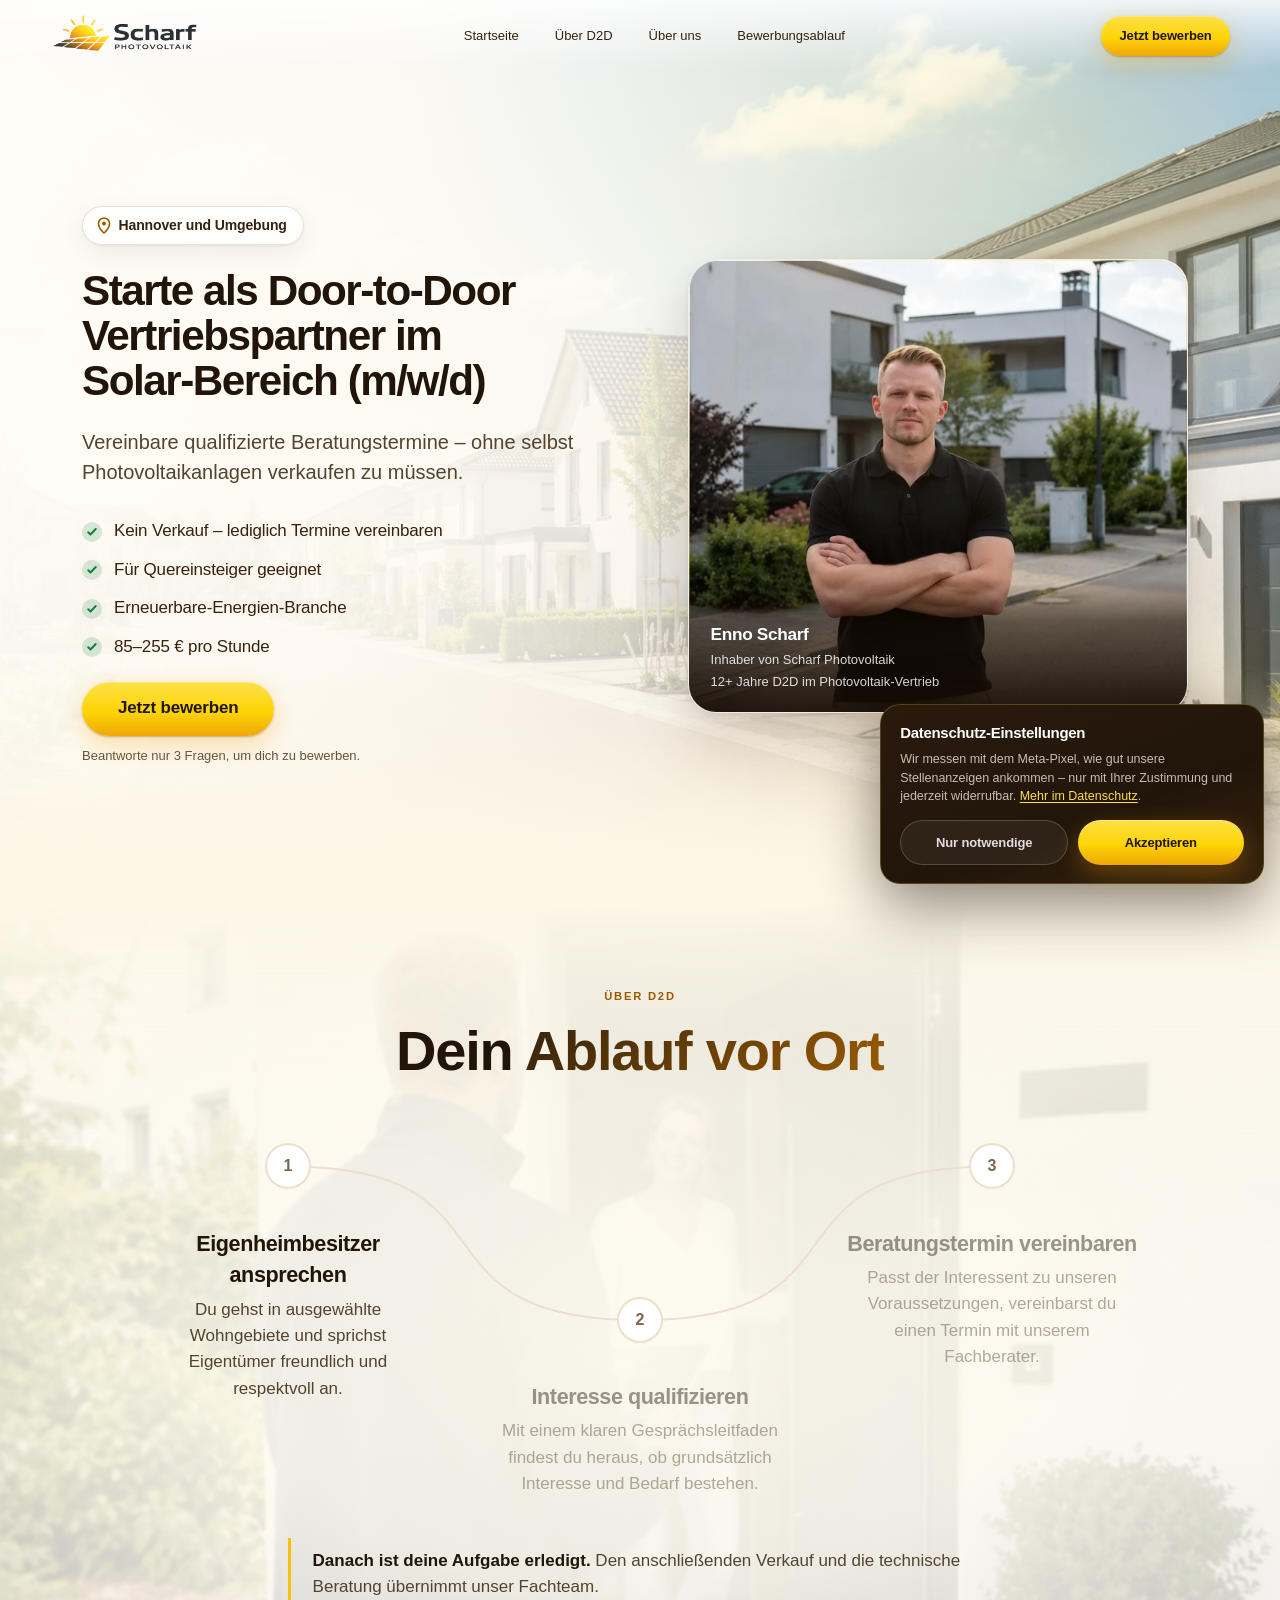
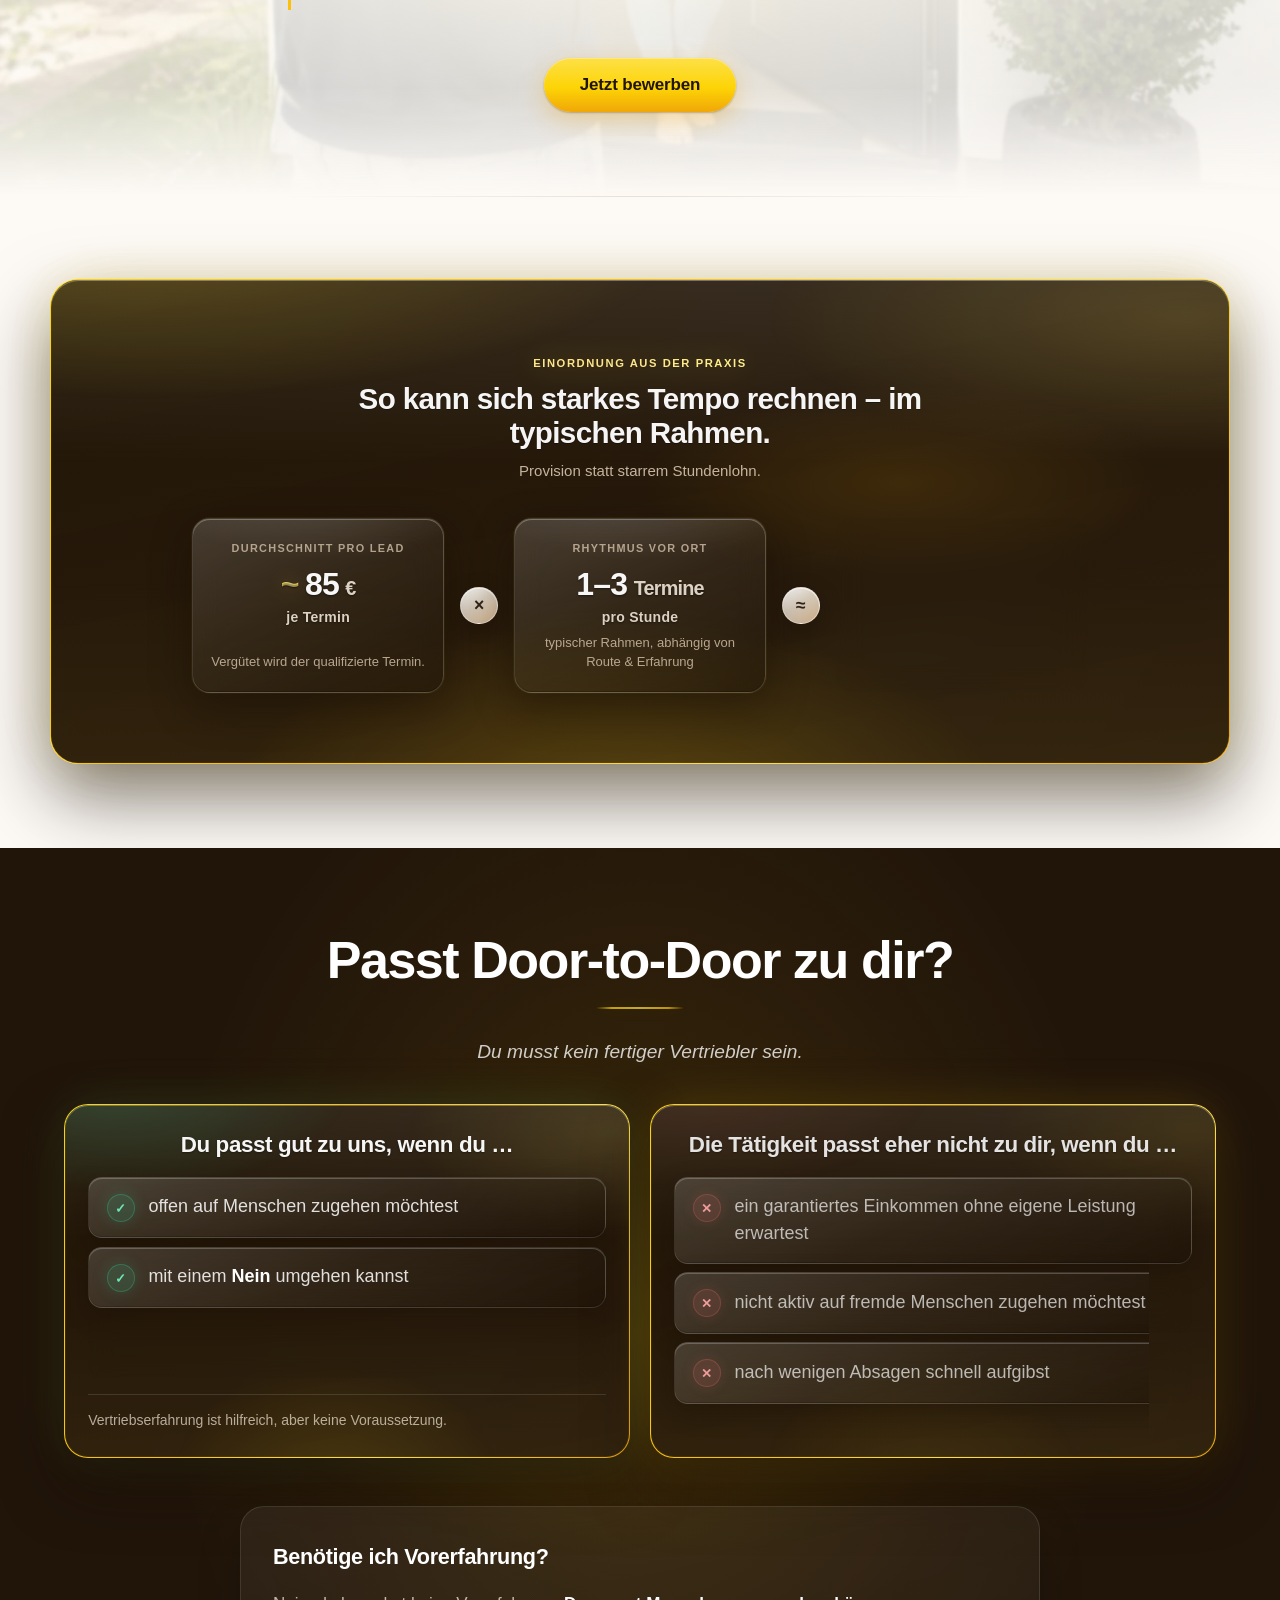
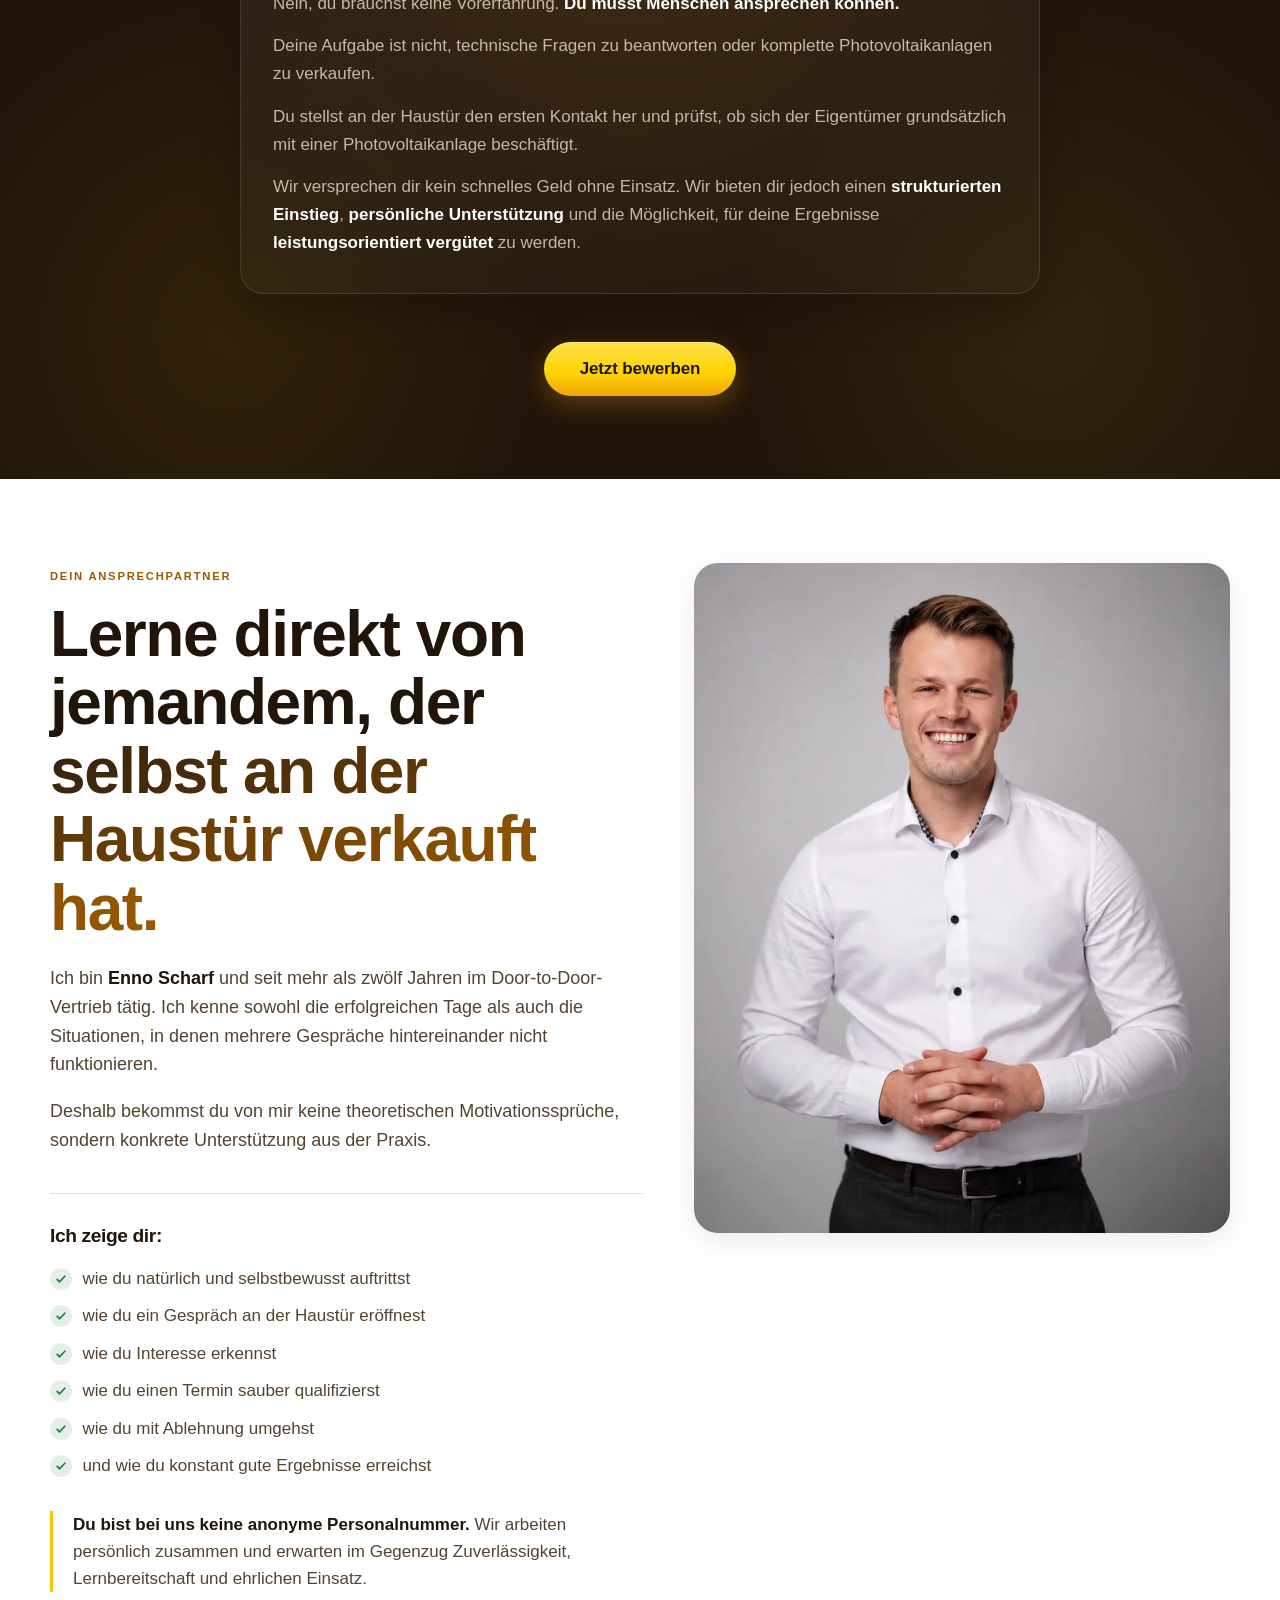
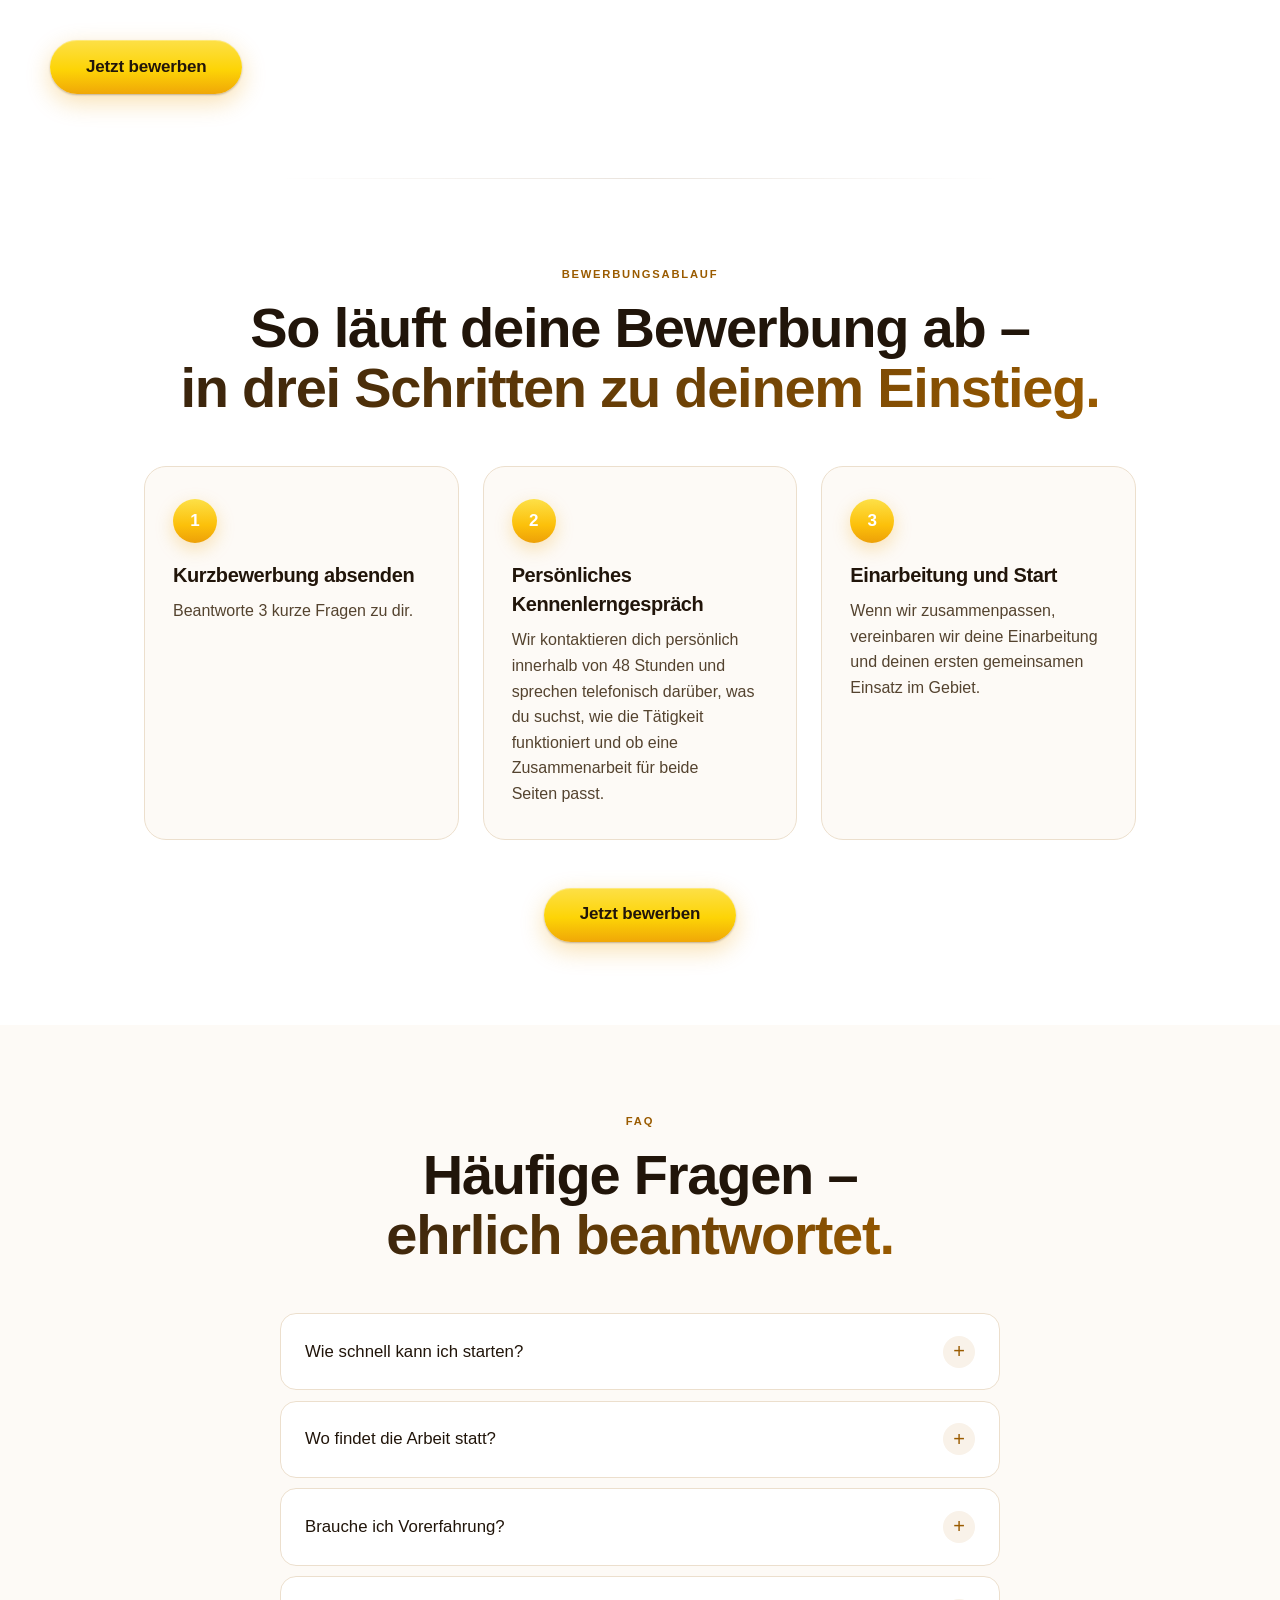
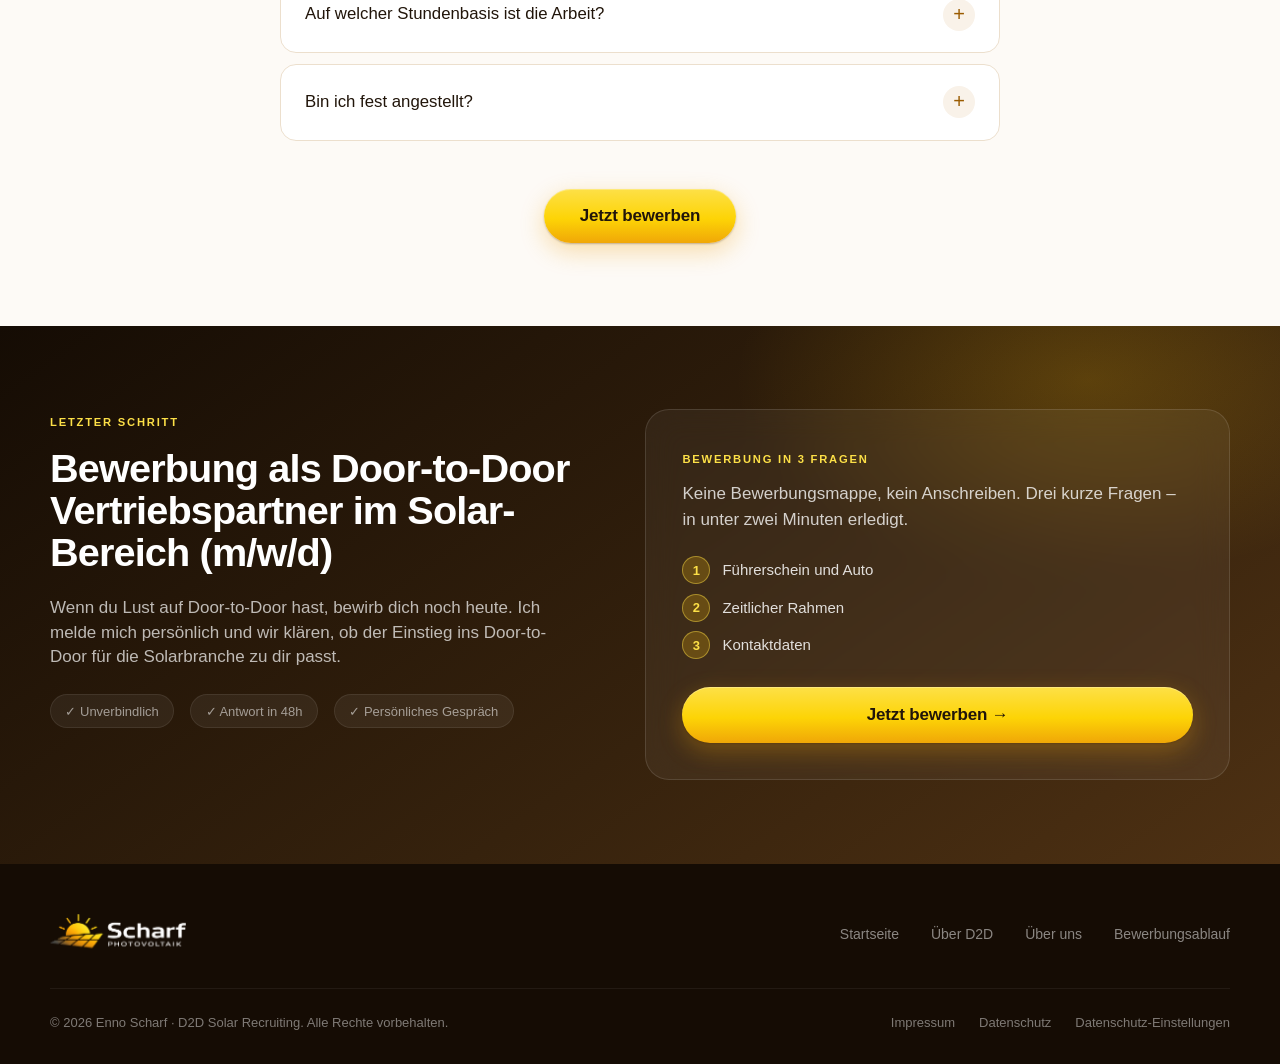
==== commit 462a1daa: "Favicon einbinden" ====
--- a/index.html
+++ b/index.html
@@ -6,6 +6,7 @@
   <meta name="description" content="Vertriebspartner (m/w/d) für Photovoltaik-D2D in Hannover und Umgebung: qualifizierte Beratungstermine vereinbaren, ohne selbst Photovoltaikanlagen zu verkaufen. Auch für Quereinsteiger.">
   <meta name="theme-color" content="#fdf6ea">
   <title>Vertriebspartner Photovoltaik-D2D Hannover | Enno Scharf</title>
+  <link rel="icon" type="image/png" href="assets/img/favicon-256.png">
   <link rel="preload" as="image" href="assets/img/hero-wohnsiedlung.webp" type="image/webp" fetchpriority="high">
   <link rel="stylesheet" href="assets/css/style.css">
   <noscript>
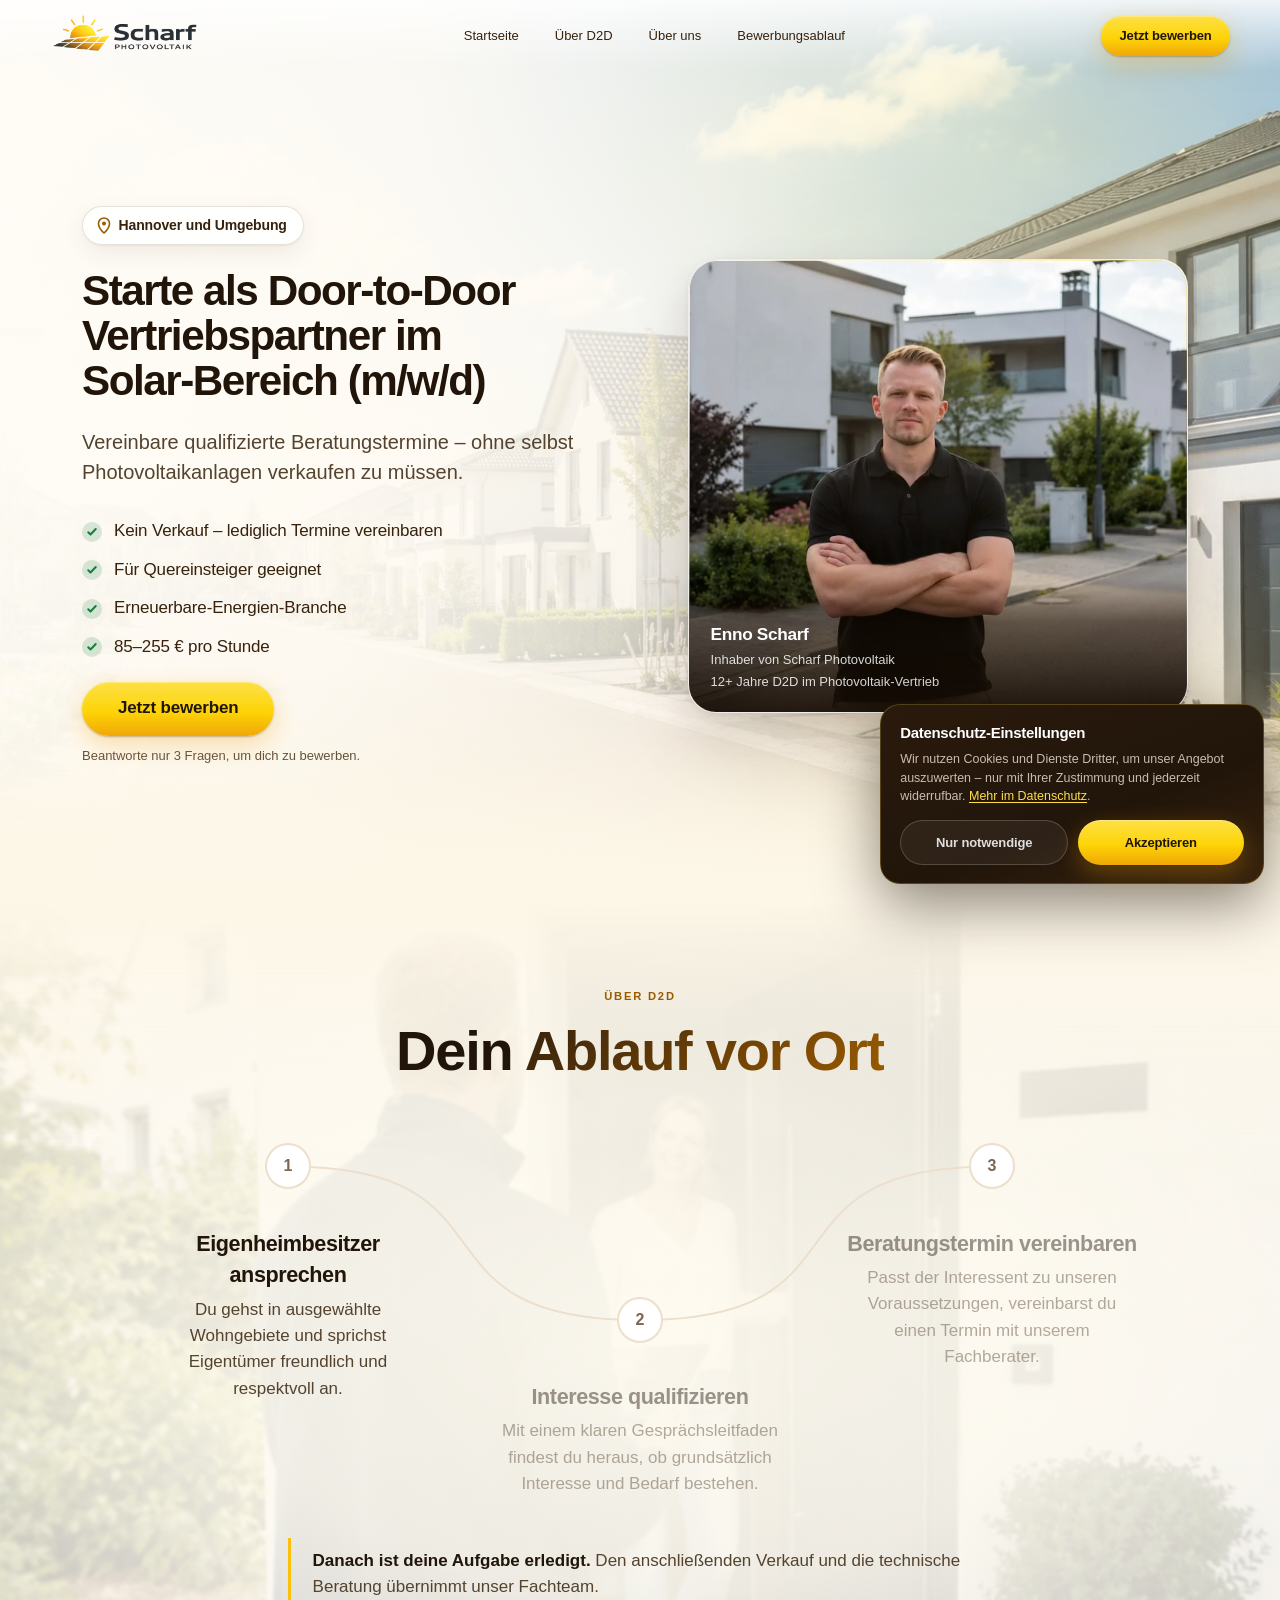
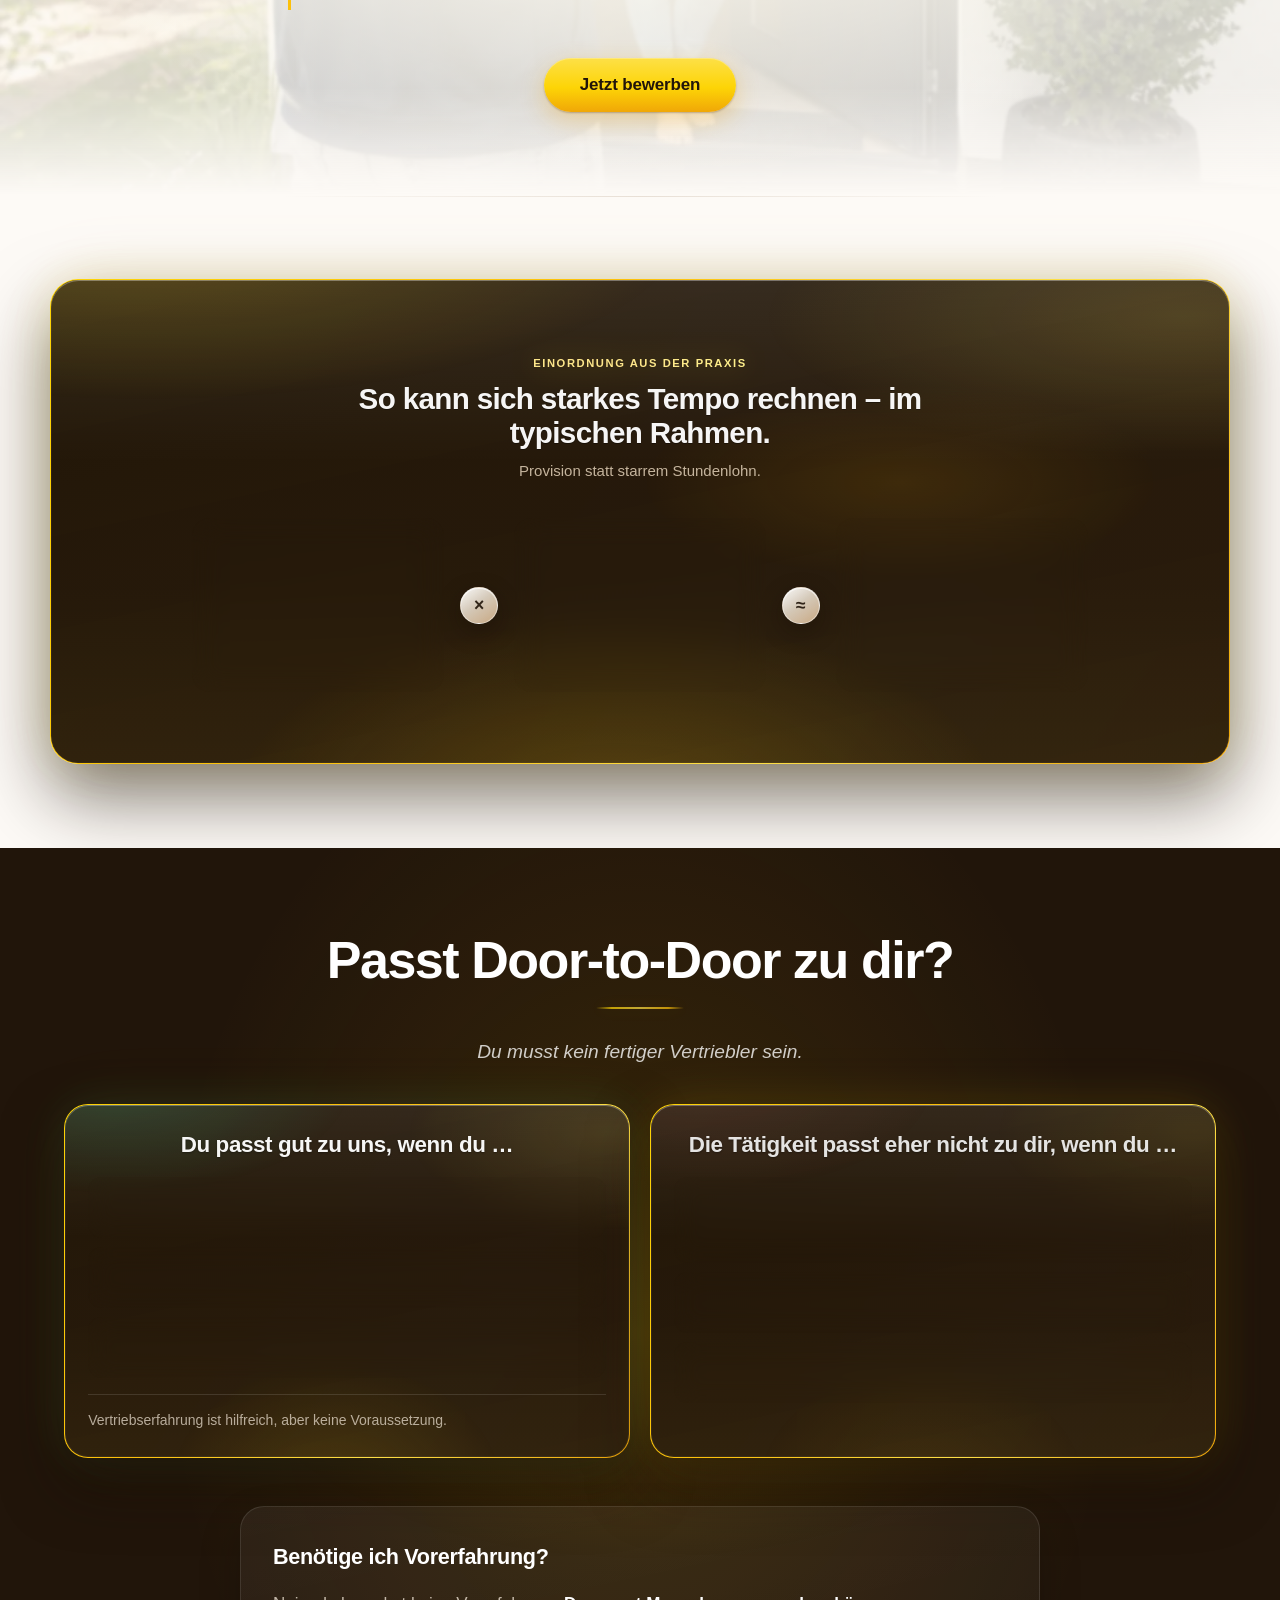
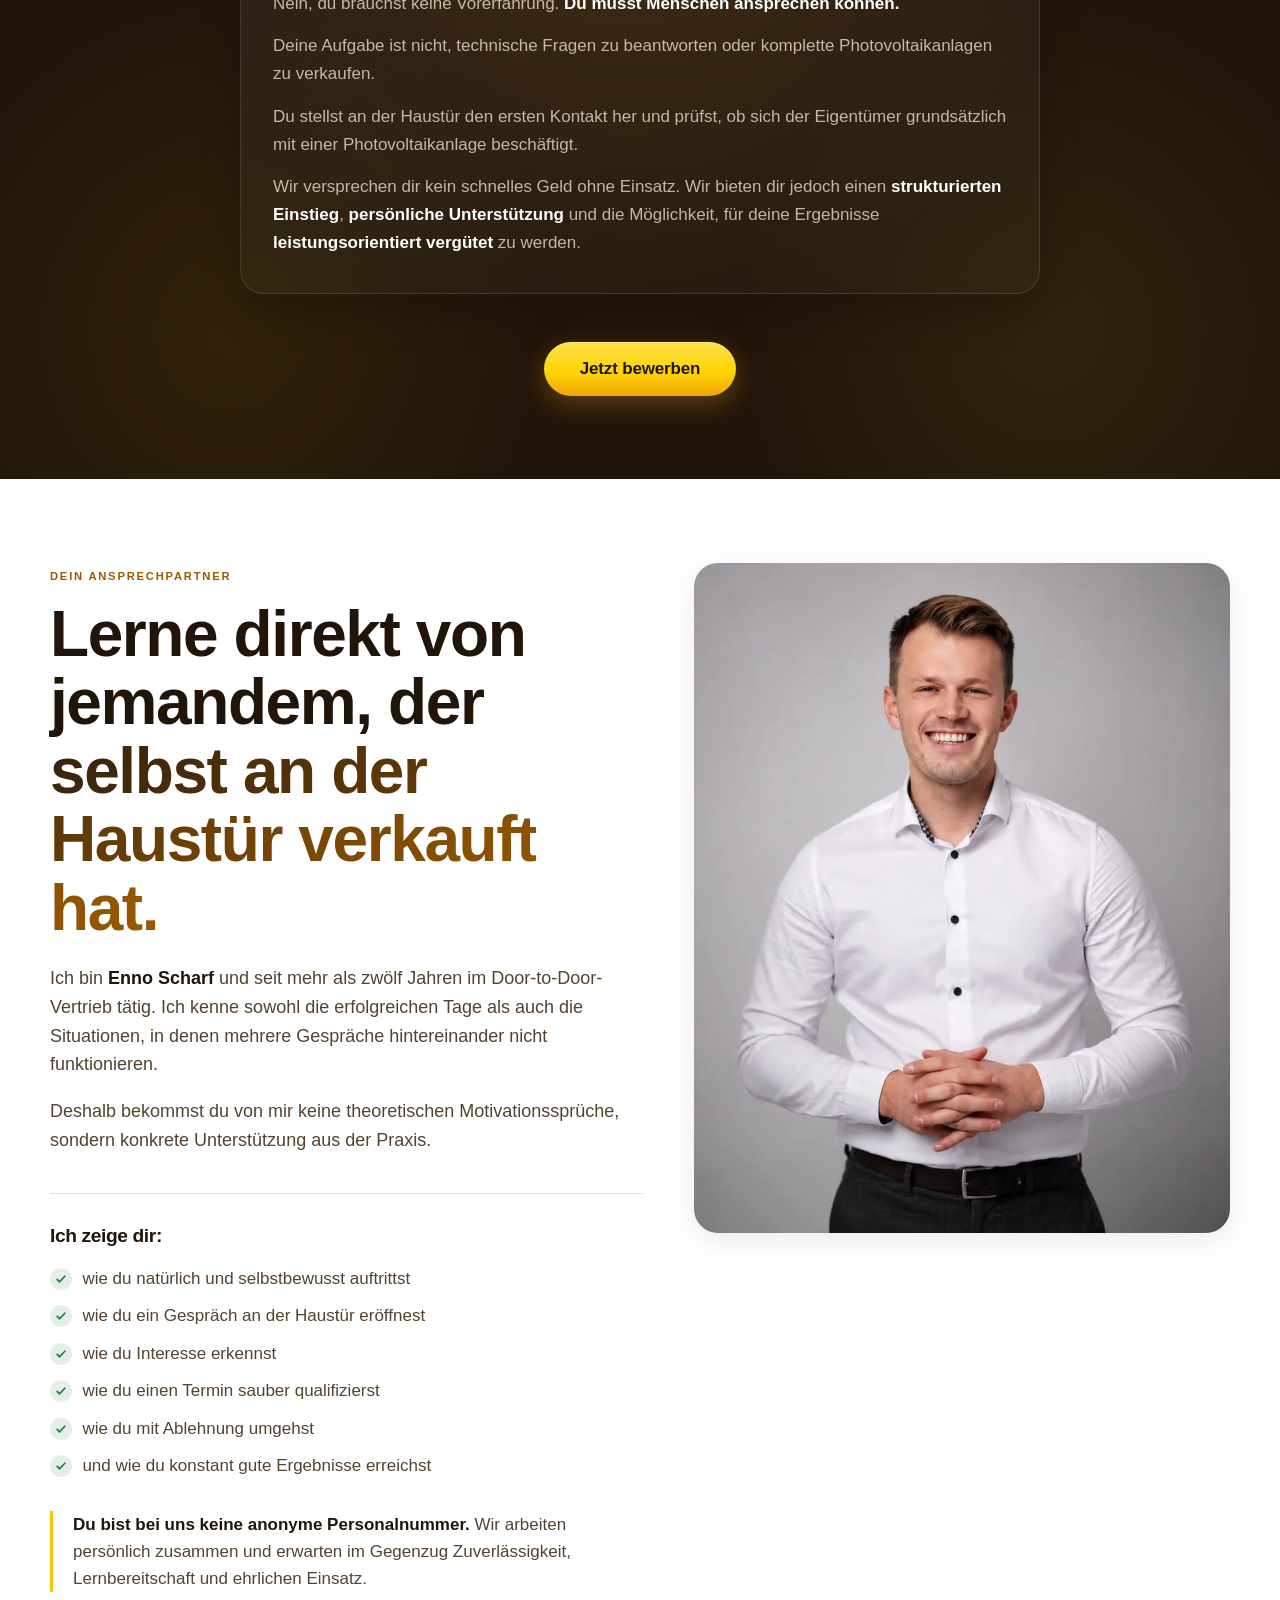
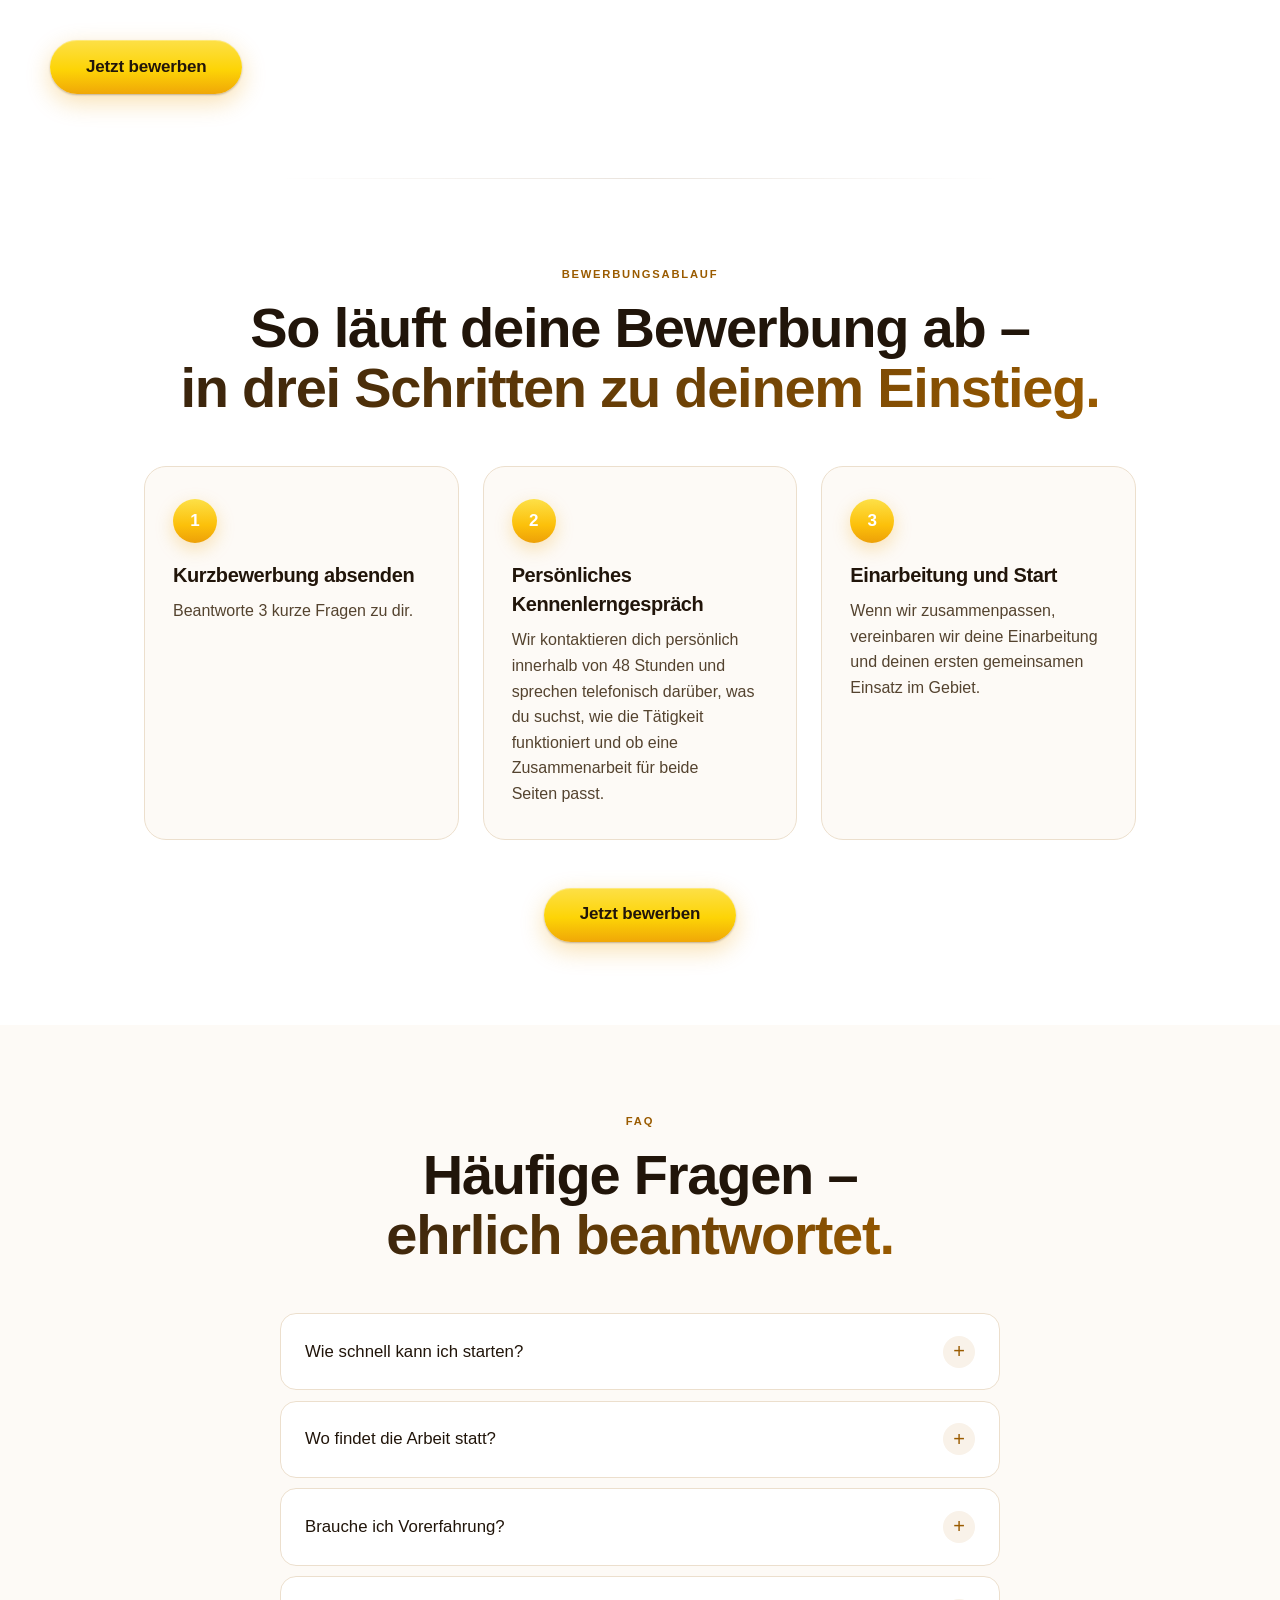
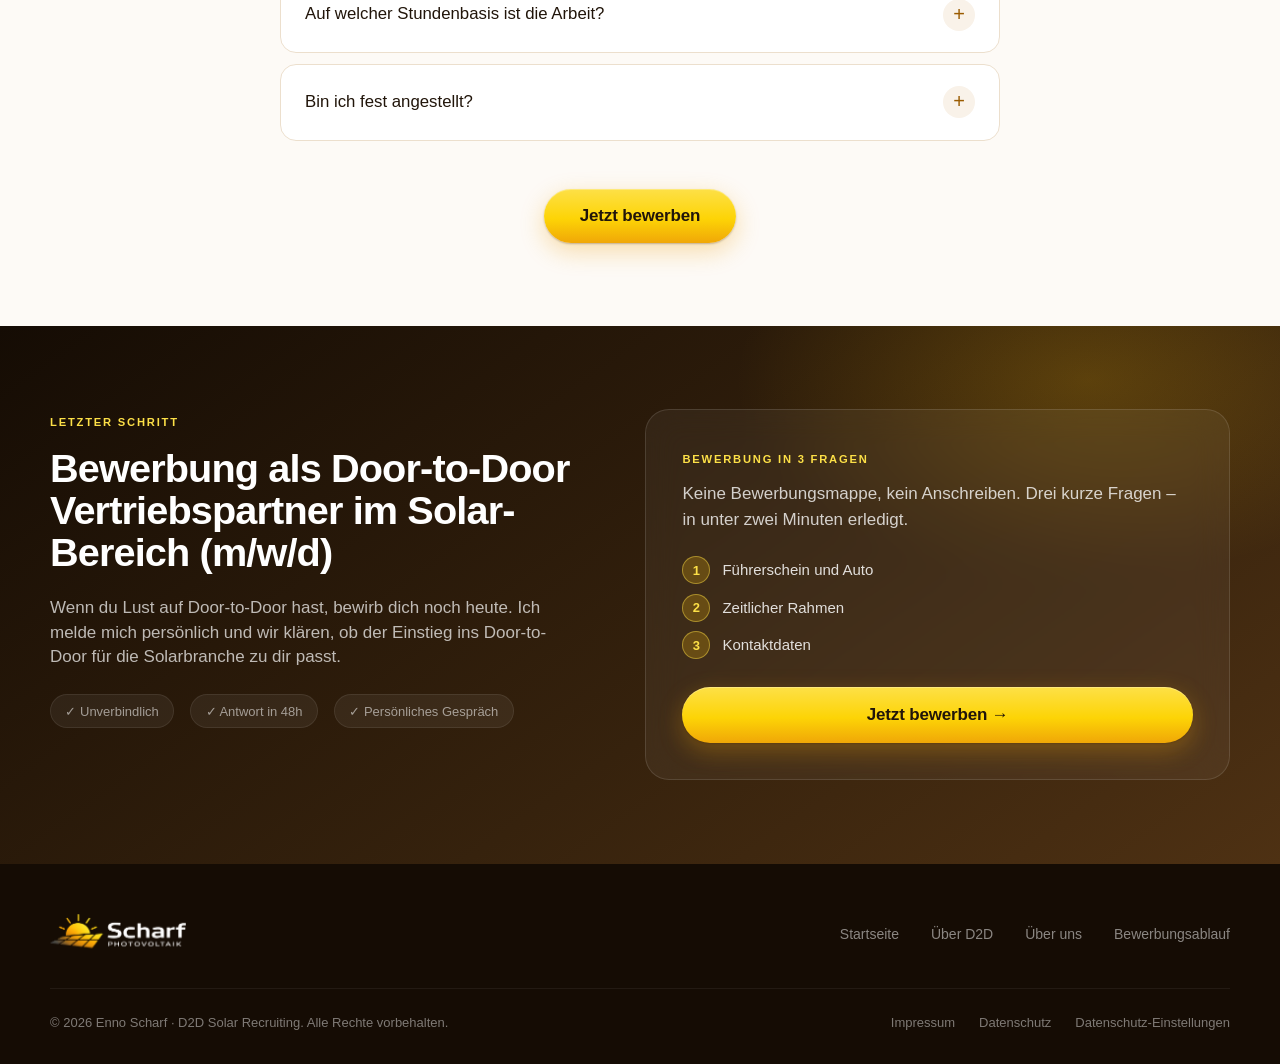
==== commit 9818b750: "Lead-Event und allgemeiner Bannertext" ====
--- a/index.html
+++ b/index.html
@@ -823,7 +823,7 @@
       <div class="consent__body">
         <h2 class="consent__title" id="consentTitle">Datenschutz-Einstellungen</h2>
         <p class="consent__text" id="consentText">
-          Wir messen mit dem Meta-Pixel, wie gut unsere Stellenanzeigen ankommen –
+          Wir nutzen Cookies und Dienste Dritter, um unser Angebot auszuwerten –
           nur mit Ihrer Zustimmung und jederzeit widerrufbar.
           <a href="datenschutz.html">Mehr im Datenschutz</a>.
         </p>
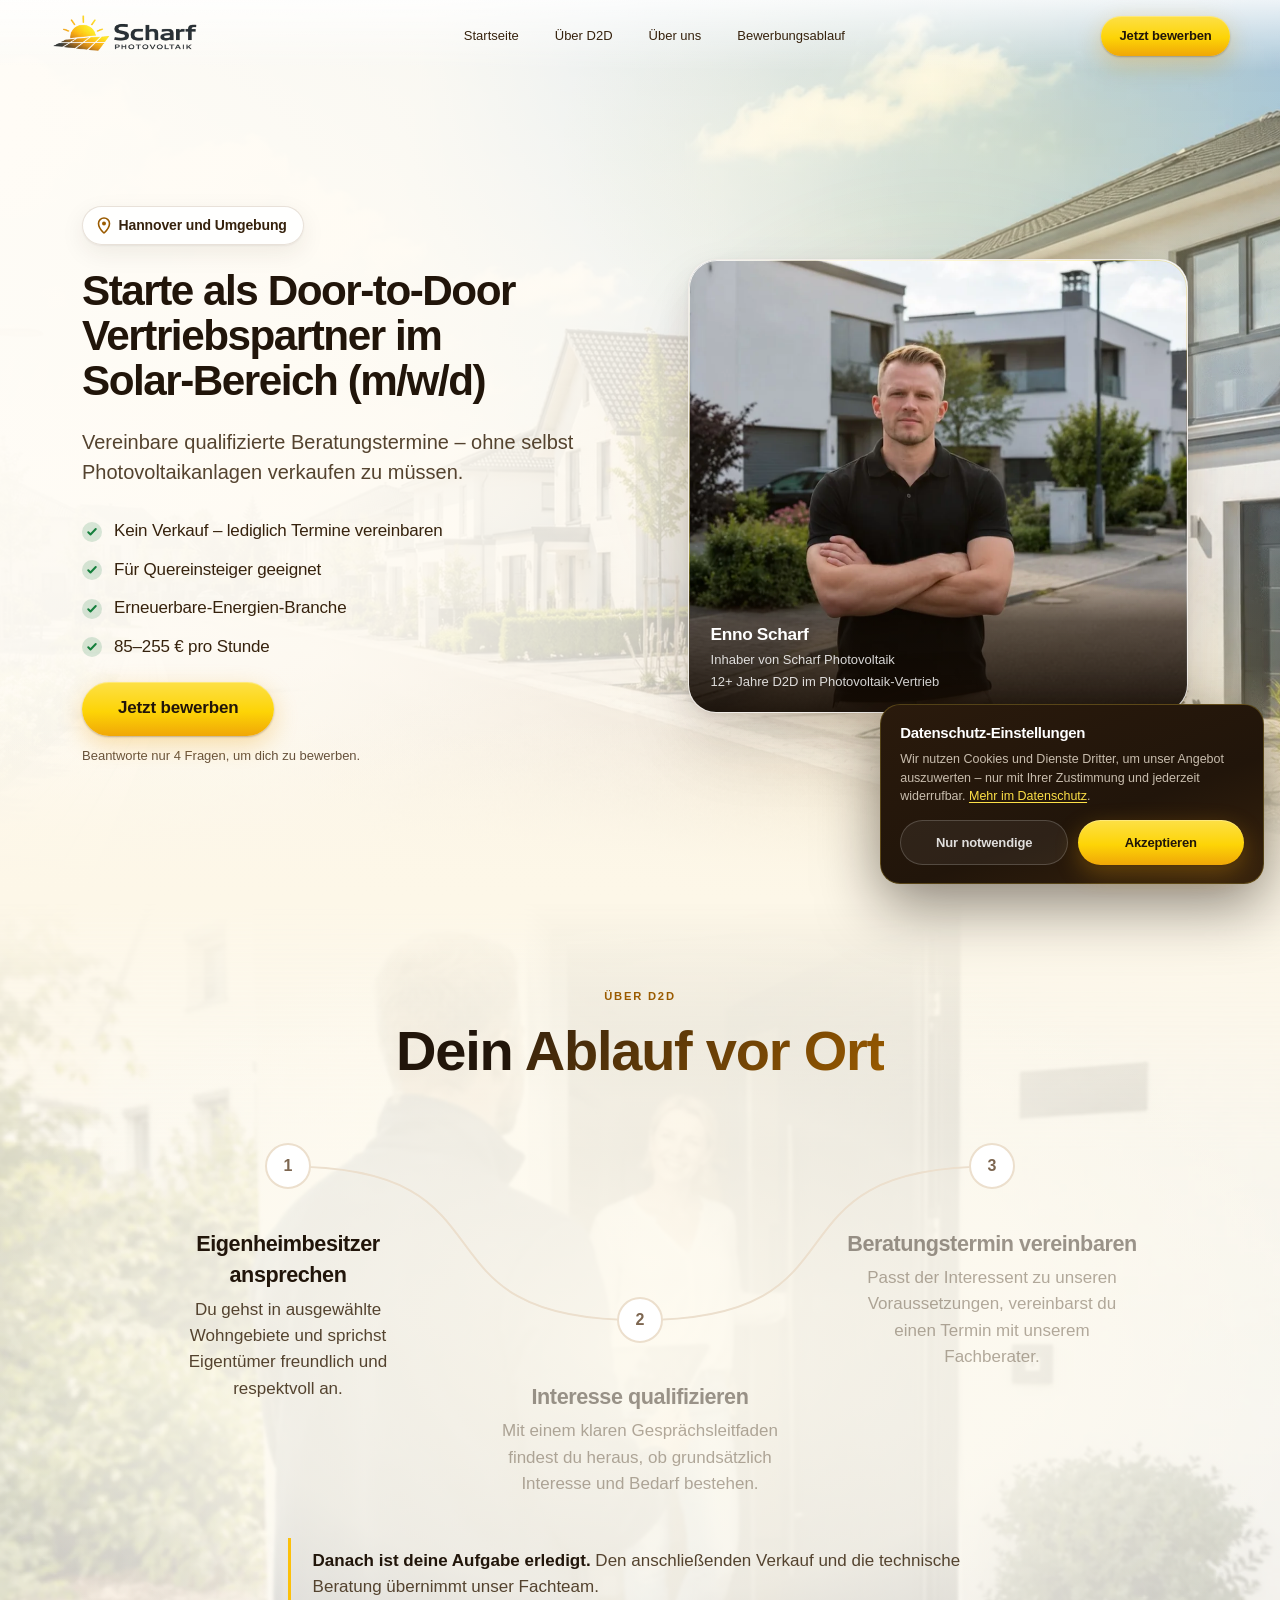
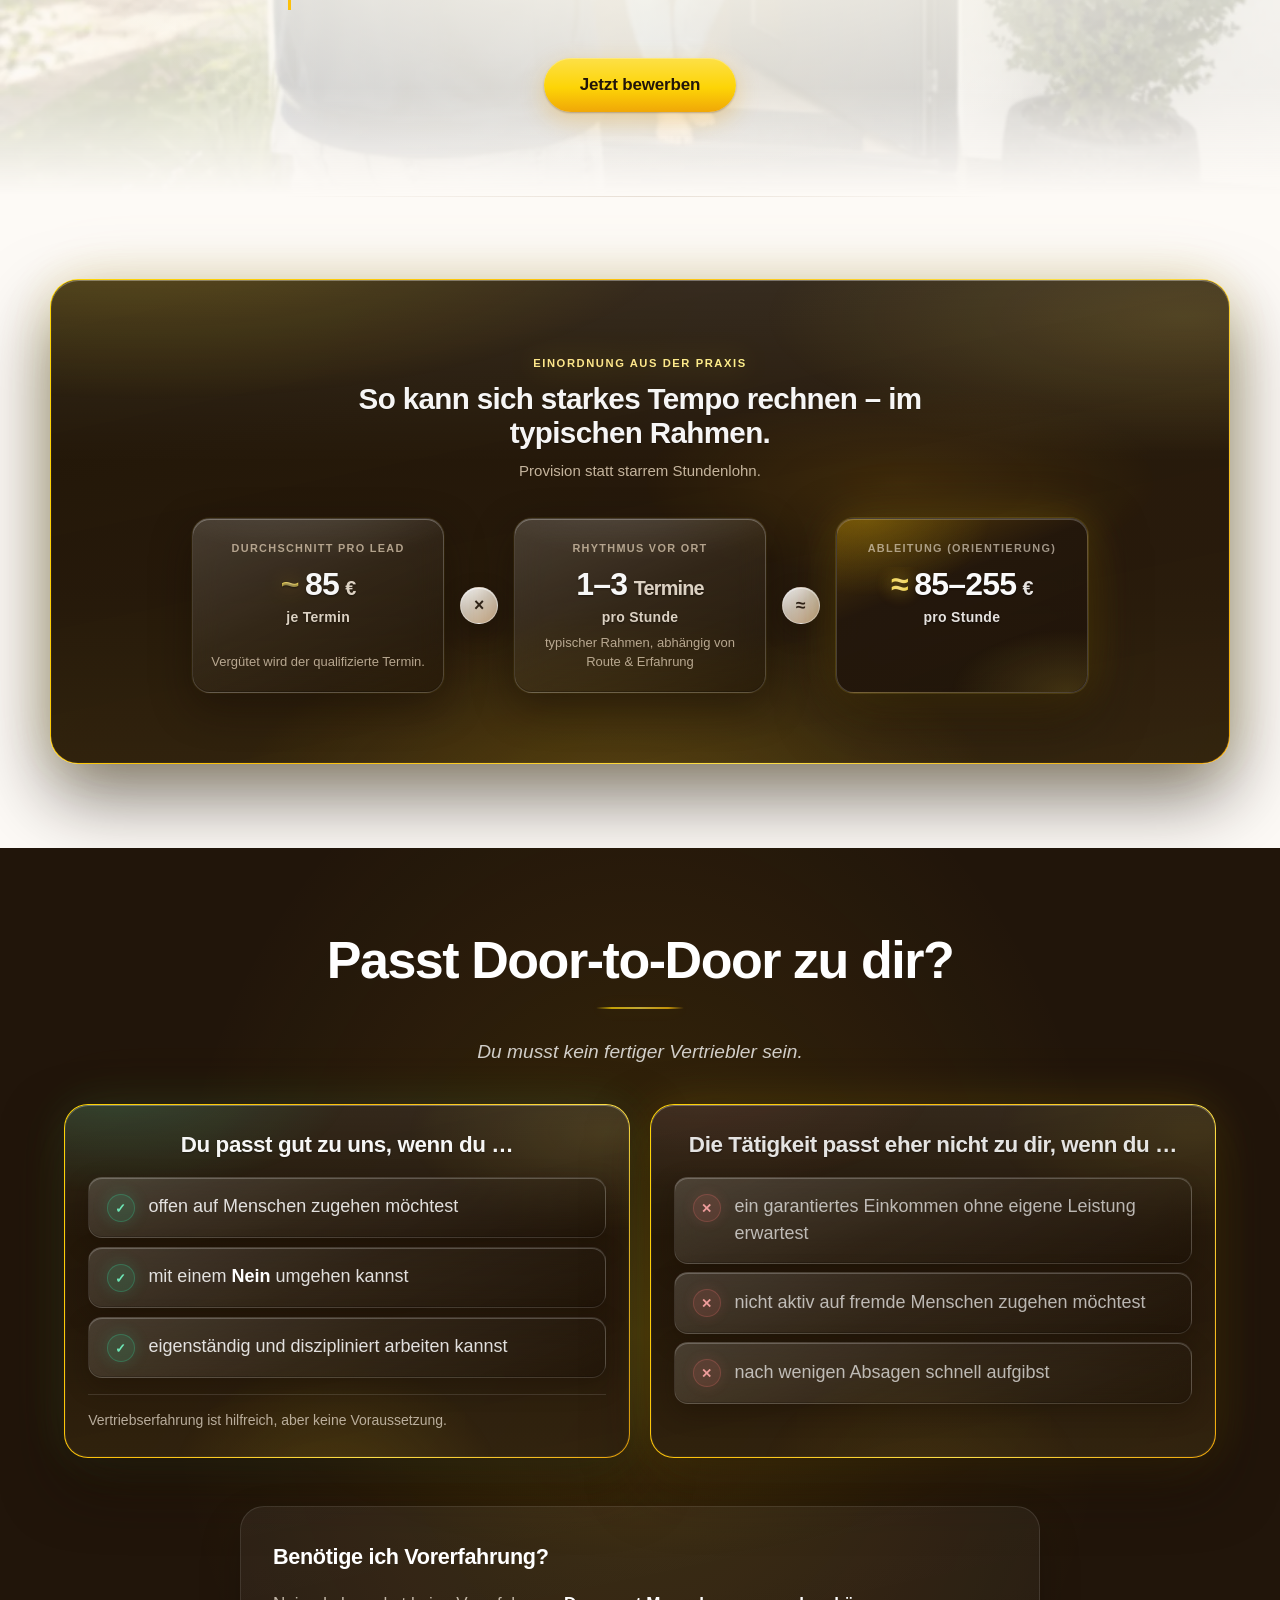
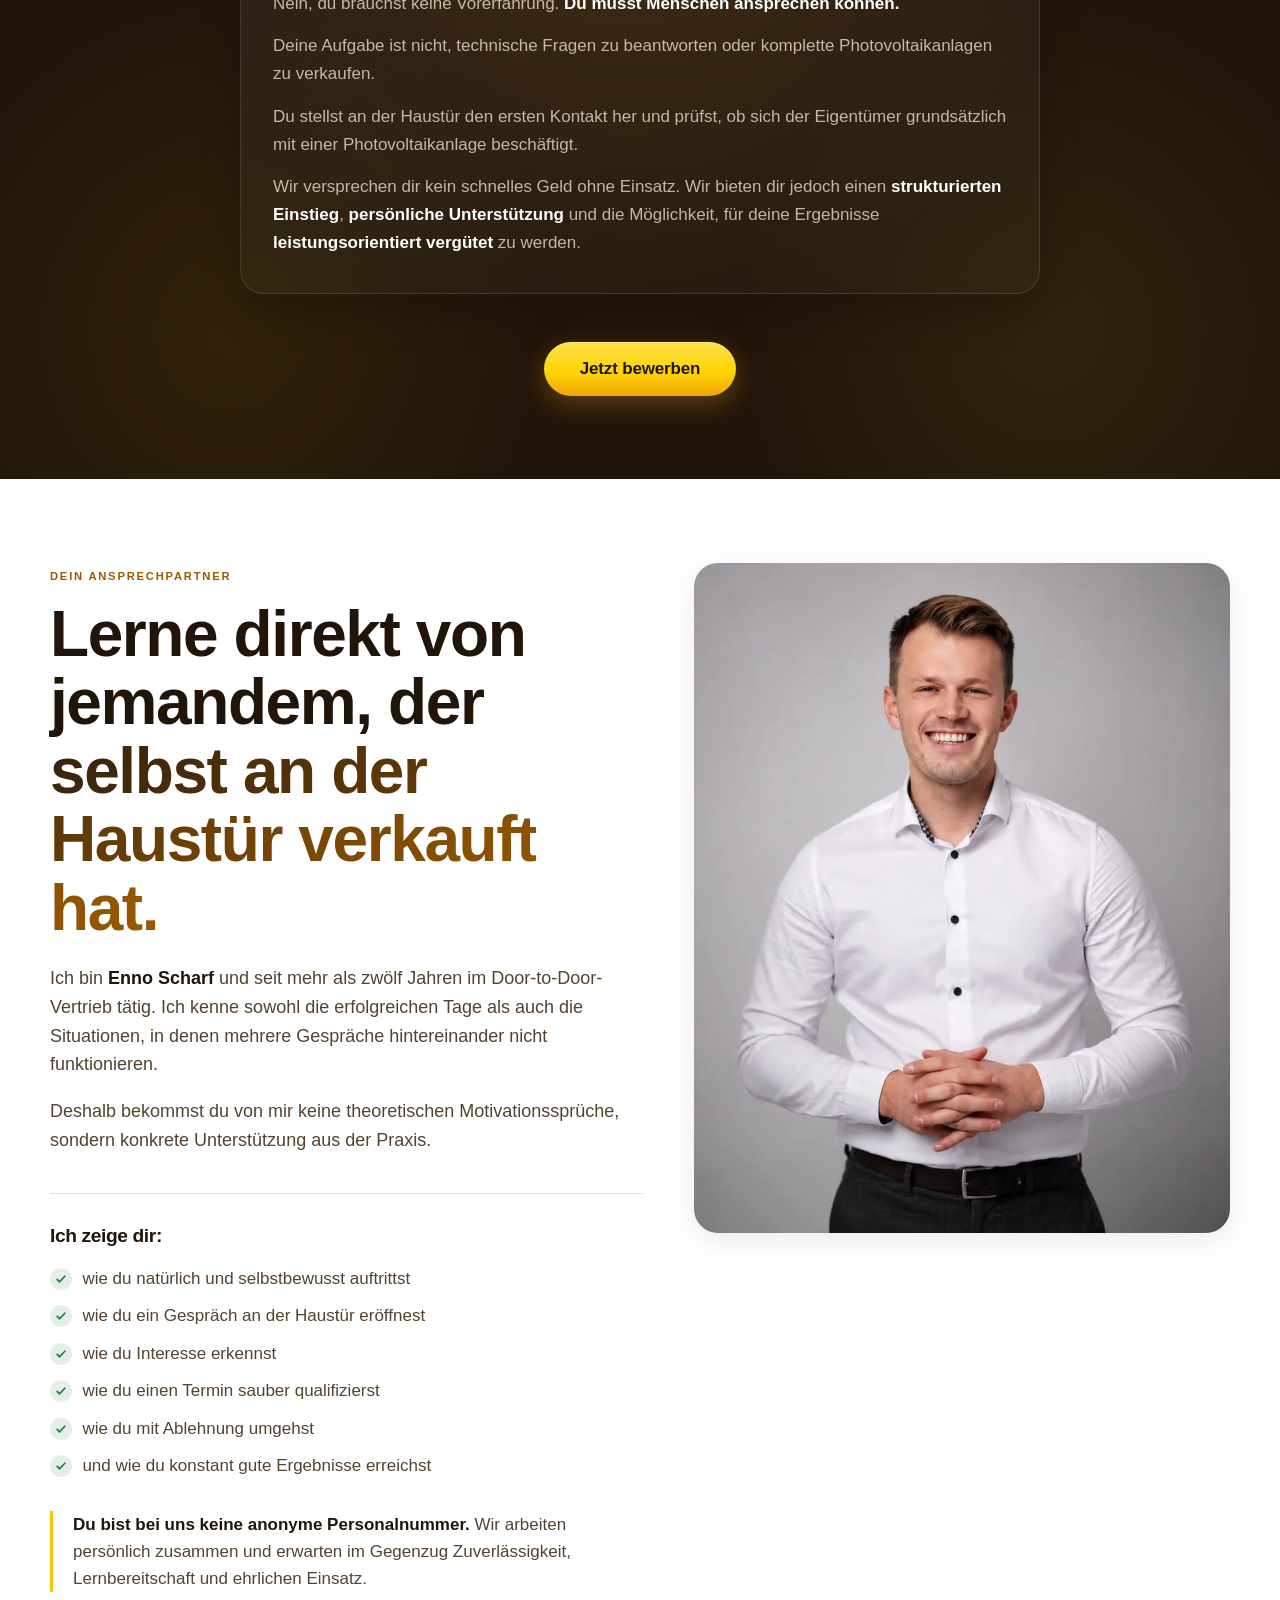
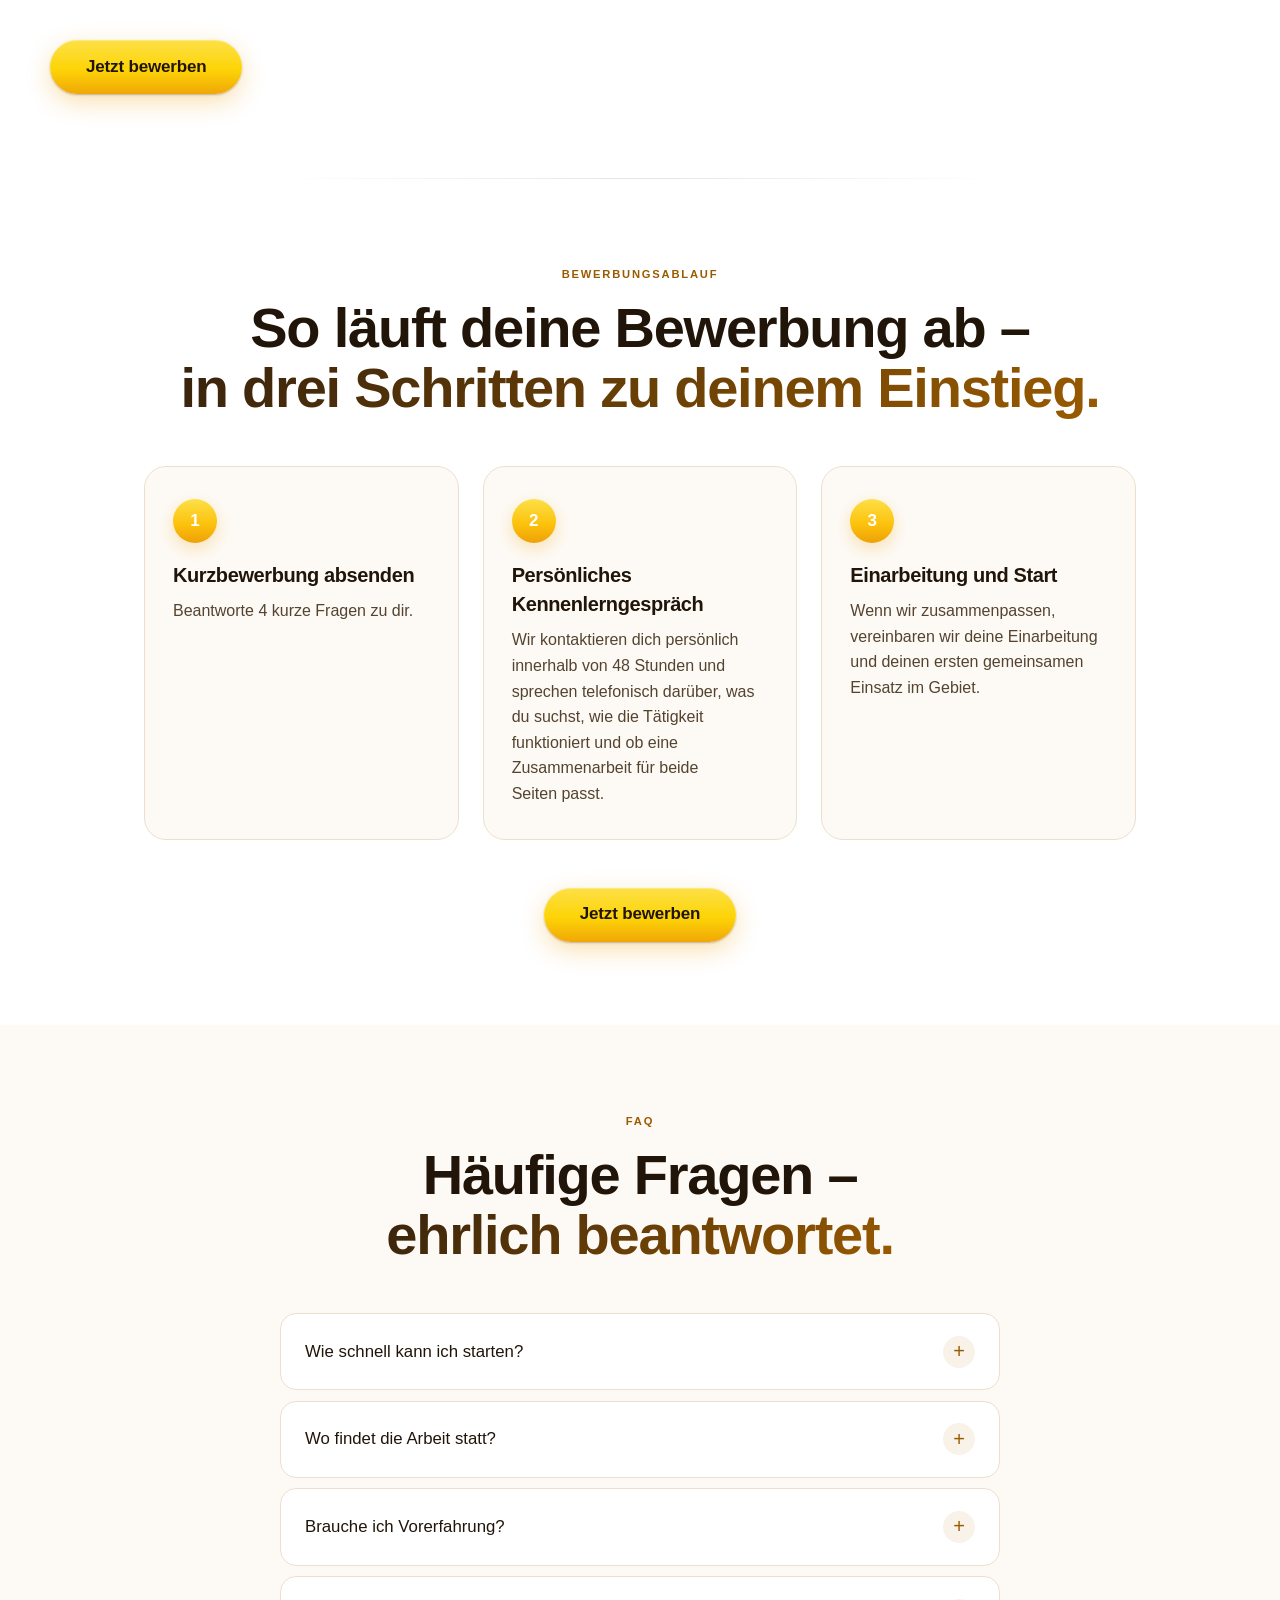
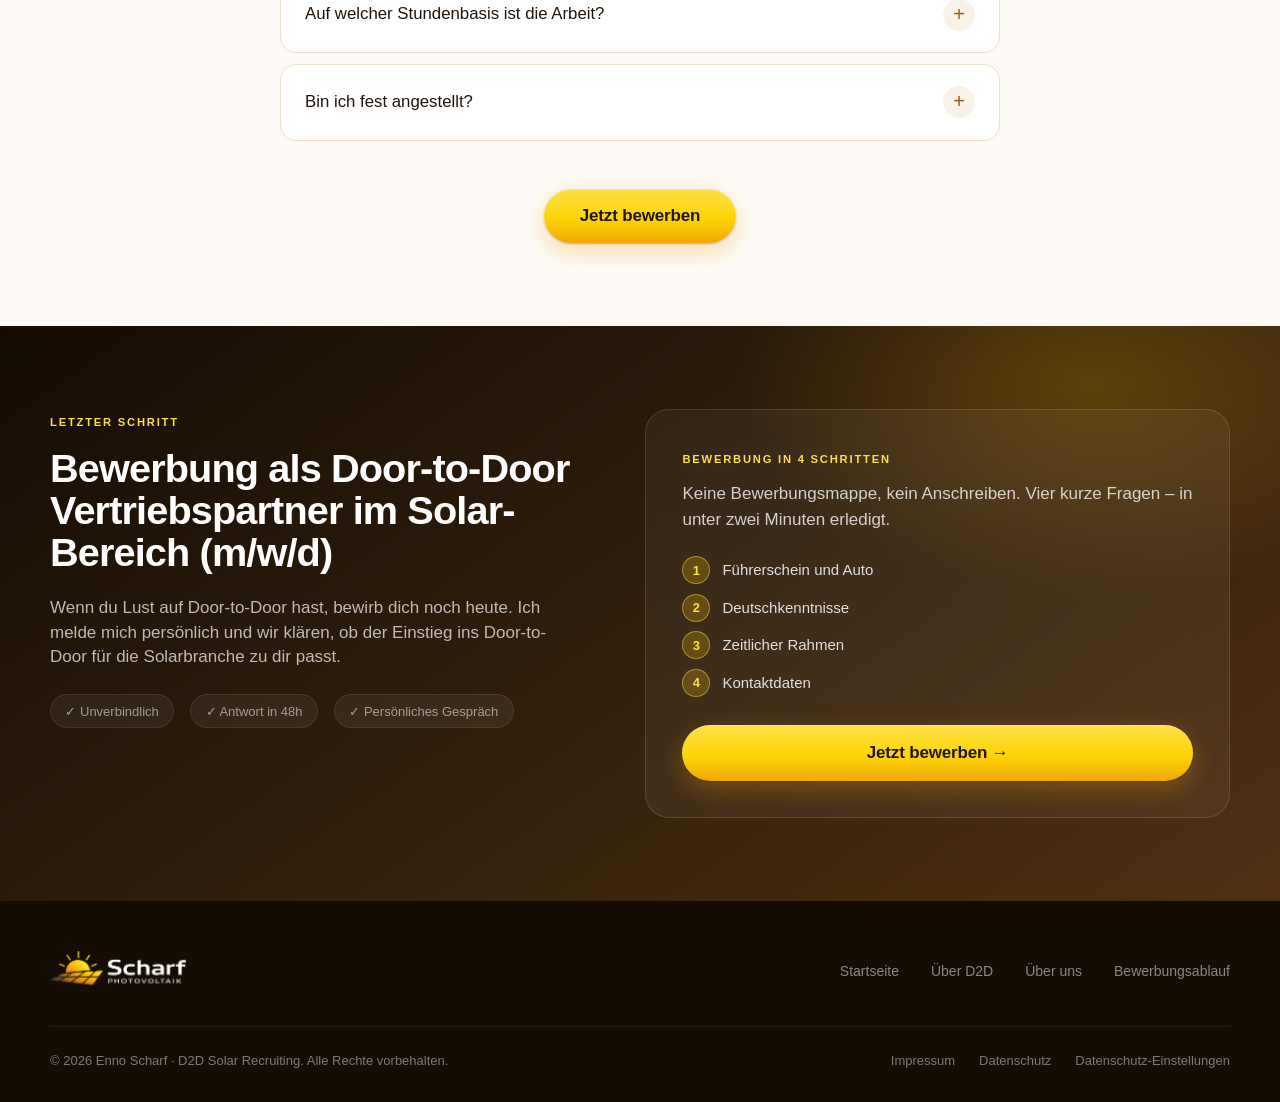
==== commit 70ba651b: "Deutschkenntnisse-Frage im Bewerbungsfunnel, Meta-Basiscode im <head>" ====
--- a/index.html
+++ b/index.html
@@ -38,6 +38,42 @@
       .reveal { opacity: 1 !important; transform: none !important; }
     </style>
   </noscript>
+
+  <!-- Meta Pixel Code -->
+  <script>
+    /*
+      Basiscode von Meta, unverändert übernommen und wie vorgegeben direkt
+      über </head> – auf jeder Seite, siehe
+      https://www.facebook.com/business/help/2254103654917599
+
+      Ausgeführt wird er erst, wenn die Einwilligung vorliegt: § 25 Abs. 1
+      TDDDG verlangt die Zustimmung vorher, nicht nachher. Den Aufruf macht
+      script.js, Abschnitt 7. Bis dahin geht kein Request an Meta.
+
+      Der <noscript>-Fallback aus dem Meta-Snippet fehlt deshalb bewusst: Er
+      feuert das Zählpixel als reinen Bild-Request und lässt sich nicht an
+      eine Einwilligung binden – Einwilligung braucht JavaScript. Das kostet
+      die paar Besucher ohne JS, die sich ohnehin nicht rechtssicher zählen
+      lassen.
+
+      Die Pixel-ID ist kein Geheimnis: sie steht im Quelltext jeder Seite und
+      ist im Netzwerk-Tab sichtbar. Wird sie geändert, muss sie in allen drei
+      Seiten geändert werden.
+    */
+    window.startMetaPixel = function () {
+      !function(f,b,e,v,n,t,s)
+      {if(f.fbq)return;n=f.fbq=function(){n.callMethod?
+      n.callMethod.apply(n,arguments):n.queue.push(arguments)};
+      if(!f._fbq)f._fbq=n;n.push=n;n.loaded=!0;n.version='2.0';
+      n.queue=[];t=b.createElement(e);t.async=!0;
+      t.src=v;s=b.getElementsByTagName(e)[0];
+      s.parentNode.insertBefore(t,s)}(window, document,'script',
+      'https://connect.facebook.net/en_US/fbevents.js');
+      fbq('init', '850029914569710');
+      fbq('track', 'PageView');
+    };
+  </script>
+  <!-- End Meta Pixel Code -->
 </head>
 <body>
 
@@ -167,7 +203,7 @@
 
             <div class="hero__actions reveal reveal--delay-4">
               <a href="#apply" class="btn btn--primary btn--lg" data-apply-open>Jetzt bewerben</a>
-              <p class="hero__note">Beantworte nur 3 Fragen, um dich zu bewerben.</p>
+              <p class="hero__note">Beantworte nur 4 Fragen, um dich zu bewerben.</p>
             </div>
           </div>
 
@@ -535,7 +571,7 @@
           <li class="process__step reveal reveal--delay-1">
             <span class="process__num" aria-hidden="true">1</span>
             <h3 class="process__heading">Kurzbewerbung absenden</h3>
-            <p class="process__text">Beantworte 3 kurze Fragen zu dir.</p>
+            <p class="process__text">Beantworte 4 kurze Fragen zu dir.</p>
           </li>
           <li class="process__step reveal reveal--delay-2">
             <span class="process__num" aria-hidden="true">2</span>
@@ -611,12 +647,13 @@
           </div>
 
           <div class="apply-cta">
-            <span class="apply-cta__eyebrow">Bewerbung in 3 Fragen</span>
-            <p class="apply-cta__lede">Keine Bewerbungsmappe, kein Anschreiben. Drei kurze Fragen – in unter zwei Minuten erledigt.</p>
+            <span class="apply-cta__eyebrow">Bewerbung in 4 Schritten</span>
+            <p class="apply-cta__lede">Keine Bewerbungsmappe, kein Anschreiben. Vier kurze Fragen – in unter zwei Minuten erledigt.</p>
             <ol class="apply-cta__steps">
               <li><span class="apply-cta__num">1</span> Führerschein und Auto</li>
-              <li><span class="apply-cta__num">2</span> Zeitlicher Rahmen</li>
-              <li><span class="apply-cta__num">3</span> Kontaktdaten</li>
+              <li><span class="apply-cta__num">2</span> Deutschkenntnisse</li>
+              <li><span class="apply-cta__num">3</span> Zeitlicher Rahmen</li>
+              <li><span class="apply-cta__num">4</span> Kontaktdaten</li>
             </ol>
             <button type="button" class="btn btn--primary btn--lg btn--full btn--glow" data-apply-open>
               Jetzt bewerben →
@@ -648,7 +685,7 @@
           <header class="apply-dialog__head">
             <div class="apply-dialog__heading">
               <h2 class="apply-dialog__title" id="applyDialogTitle">Bewerbung als Door-to-Door Vertriebspartner im Solar-Bereich (m/w/d)</h2>
-              <p class="apply-dialog__subtitle">Drei kurze Fragen – ich melde mich innerhalb von 48 Stunden persönlich.</p>
+              <p class="apply-dialog__subtitle">Vier kurze Fragen – ich melde mich innerhalb von 48 Stunden persönlich.</p>
             </div>
             <button type="button" class="apply-dialog__close" data-apply-close aria-label="Bewerbung schließen">
               <svg width="18" height="18" viewBox="0 0 18 18" fill="none" aria-hidden="true">
@@ -661,7 +698,7 @@
             <div class="apply-dialog__bar" role="presentation">
               <span class="apply-dialog__bar-fill" id="applyProgressFill"></span>
             </div>
-            <p class="apply-dialog__count" id="applyProgressLabel">Schritt 1 von 3</p>
+            <p class="apply-dialog__count" id="applyProgressLabel">Schritt 1 von 4</p>
           </div>
 
           <div class="apply-dialog__body" id="applyStepper">
@@ -686,6 +723,31 @@
             </section>
 
             <!-- Schritt 2 -->
+            <section class="apply-step" data-step data-step-name="Deutschkenntnisse" hidden>
+              <h3 class="apply-step__question">Wie gut sprichst du Deutsch?</h3>
+              <p class="apply-step__hint">An der Haustür zählt, dass dich die Leute mühelos verstehen.</p>
+              <fieldset class="form__group">
+                <legend class="sr-only">Deutschkenntnisse</legend>
+                <!-- Untereinander statt nebeneinander: die Antworten sind ganze
+                     Formulierungen und brächen in schmalen Spalten mehrzeilig um. -->
+                <div class="form__options form__options--stack" data-autoadvance>
+                  <label class="form__option">
+                    <input type="radio" name="Deutschkenntnisse" value="Muttersprache oder fließend" data-required-step>
+                    <span>Muttersprache oder fließend</span>
+                  </label>
+                  <label class="form__option">
+                    <input type="radio" name="Deutschkenntnisse" value="Gebrochen, aber verständlich">
+                    <span>Gebrochen, aber verständlich</span>
+                  </label>
+                  <label class="form__option">
+                    <input type="radio" name="Deutschkenntnisse" value="Nur Grundkenntnisse">
+                    <span>Nur Grundkenntnisse</span>
+                  </label>
+                </div>
+              </fieldset>
+            </section>
+
+            <!-- Schritt 3 -->
             <section class="apply-step" data-step data-step-name="Zeitlicher Rahmen" hidden>
               <h3 class="apply-step__question">Wie viele Stunden pro Woche willst du investieren?</h3>
               <p class="apply-step__hint">Ehrliche Einschätzung reicht – wir sprechen ohnehin persönlich darüber.</p>
@@ -708,7 +770,7 @@
               </fieldset>
             </section>
 
-            <!-- Schritt 3 -->
+            <!-- Schritt 4 -->
             <section class="apply-step" data-step data-step-name="Kontaktdaten" hidden>
               <h3 class="apply-step__question">Wie erreiche ich dich?</h3>
               <!-- Ein Feld pro Zeile: nebeneinander mussten Vor- und
@@ -730,10 +792,10 @@
                 <input type="tel" name="Telefon" placeholder="+49 123 456789" autocomplete="tel" data-required-step>
               </label>
               <!--
-                Freitext und Einwilligung standen früher in einem vierten
+                Freitext und Einwilligung standen früher in einem eigenen
                 Schritt. Beides sind keine Fragen, sondern Beiwerk zum
-                Absenden – im dritten Schritt bleibt die Seite bei den
-                drei Fragen, die außen versprochen werden.
+                Absenden – im letzten Schritt bleibt die Seite bei den
+                vier Fragen, die außen versprochen werden.
               -->
               <label class="form__field">
                 <span>Warum D2D bei mir? (optional)</span>
--- a/assets/css/style.css
+++ b/assets/css/style.css
@@ -2901,6 +2901,10 @@
 
 .form__options--triple { grid-template-columns: repeat(3, 1fr); }
 
+/* Für Antworten, die aus ganzen Formulierungen bestehen – nebeneinander
+   brächen sie mehrzeilig um und die Schaltflächen würden ungleich hoch. */
+.form__options--stack { grid-template-columns: 1fr; }
+
 .form__option {
   position: relative;
   display: flex;
